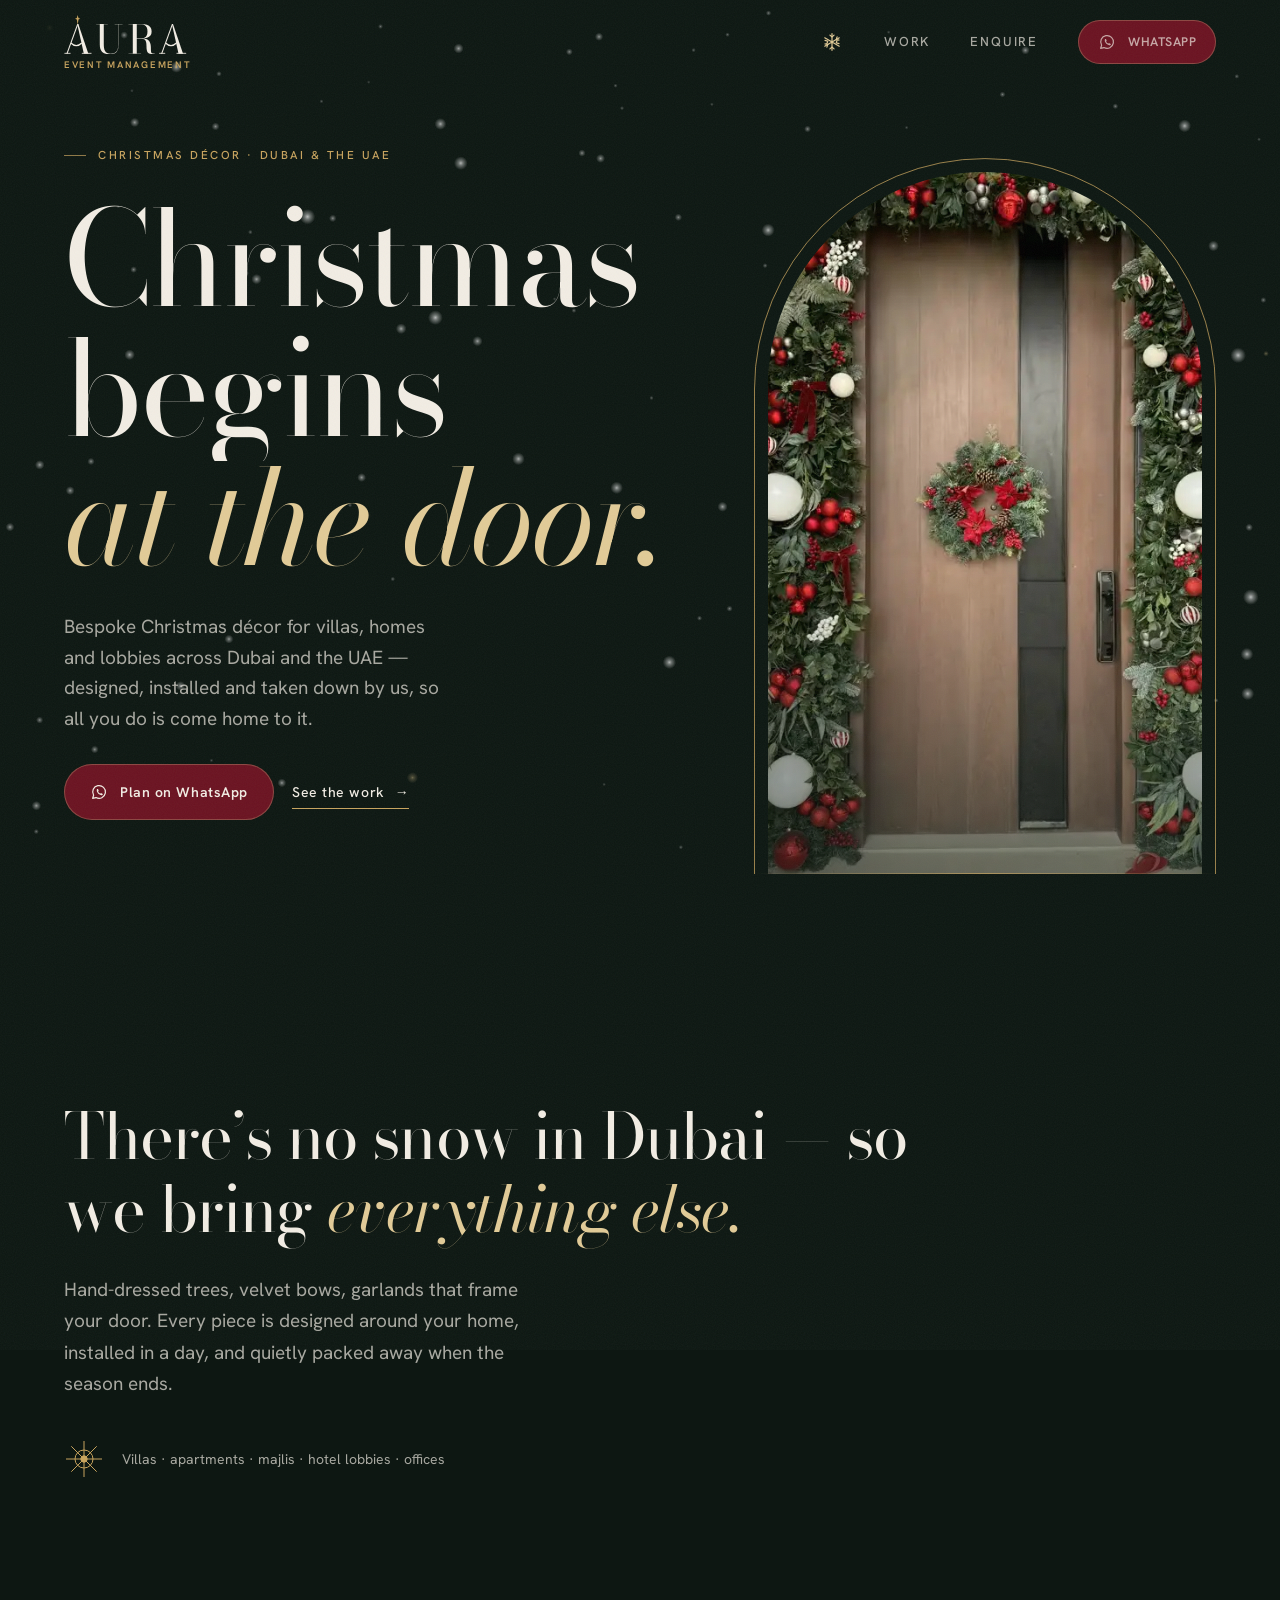
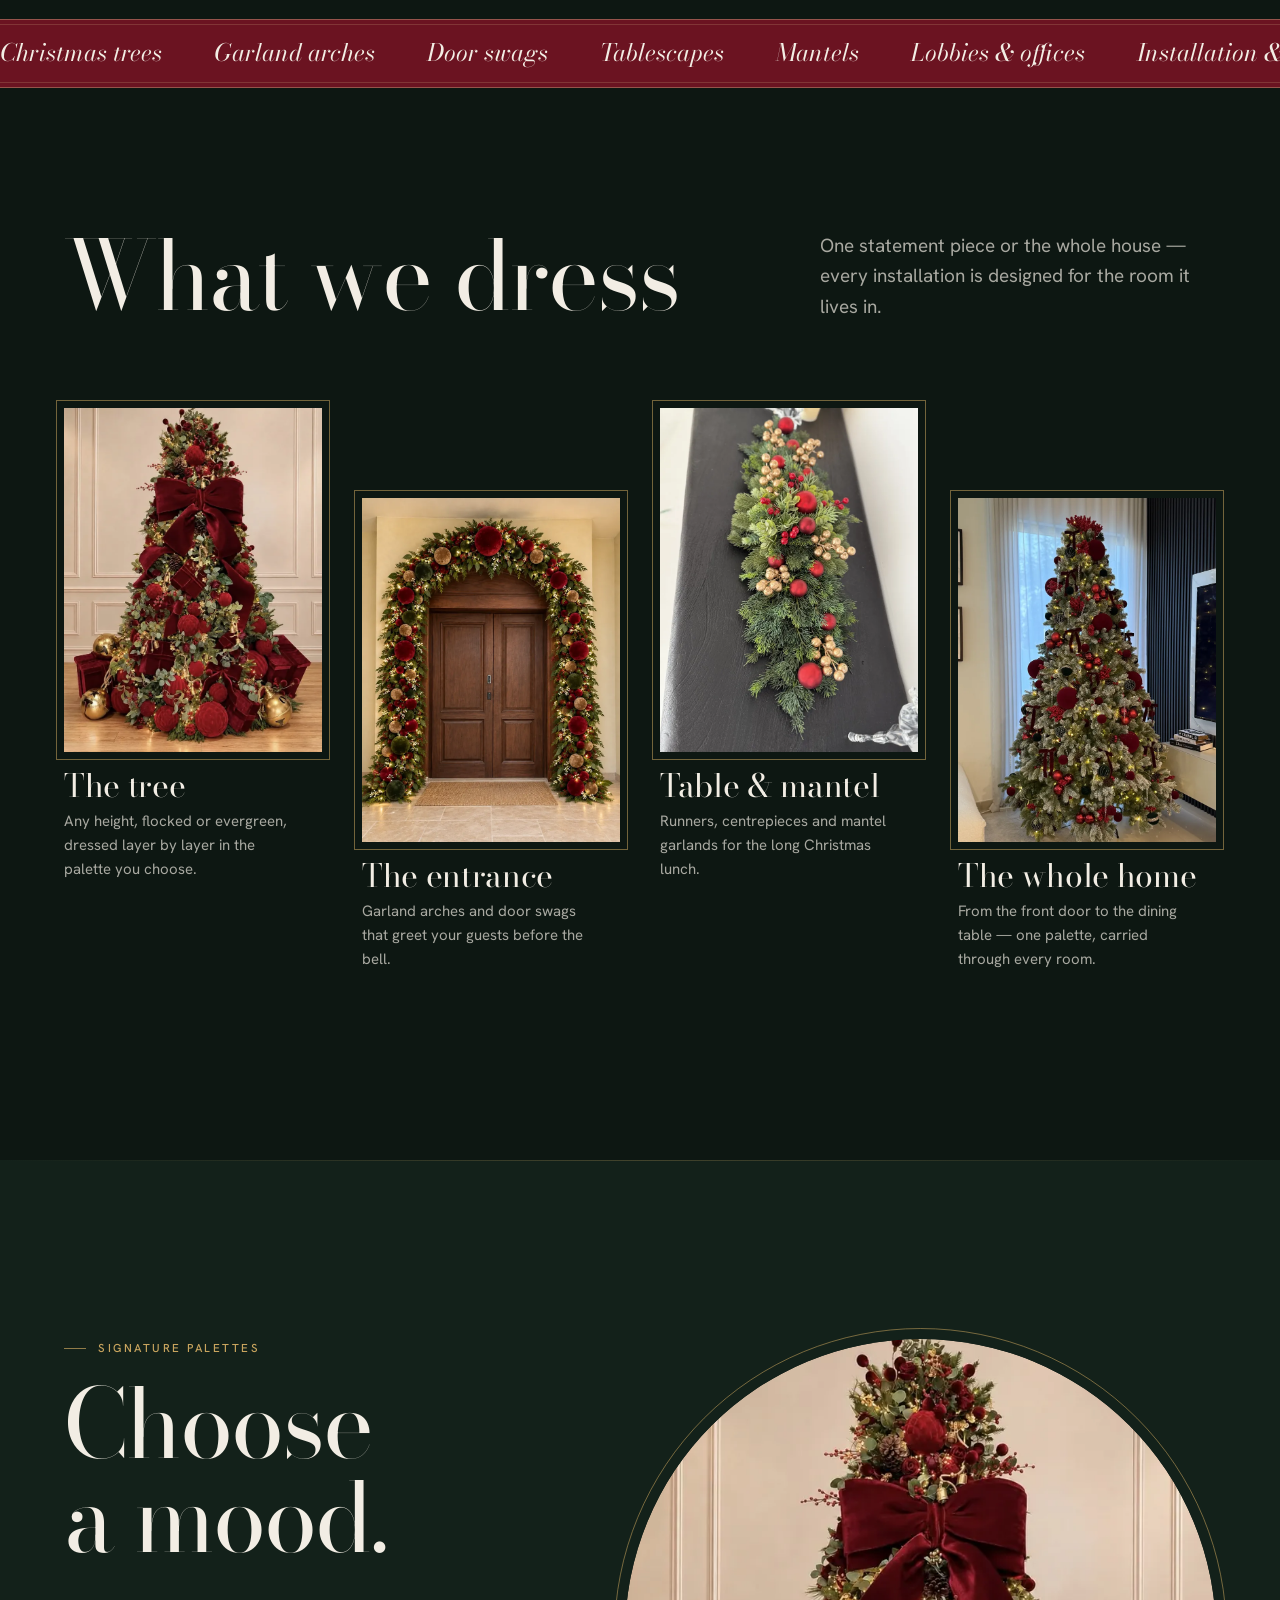
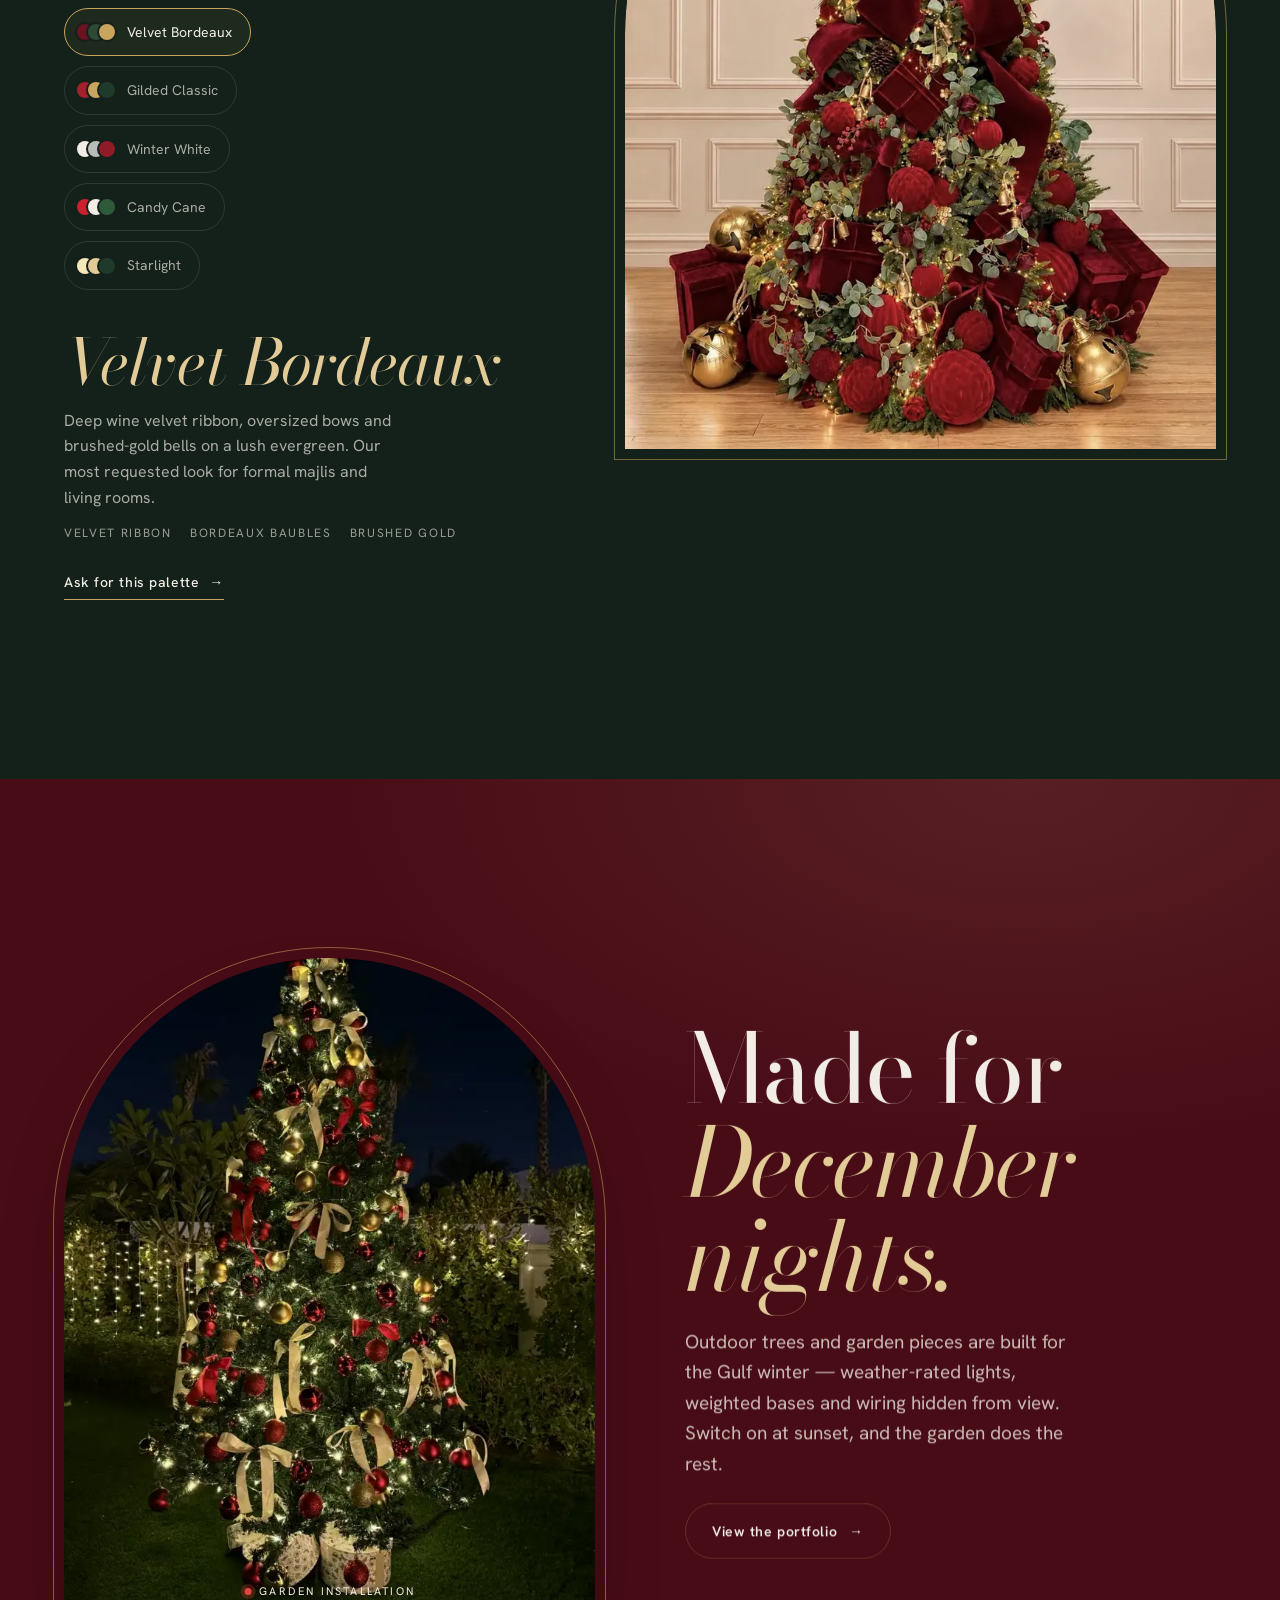
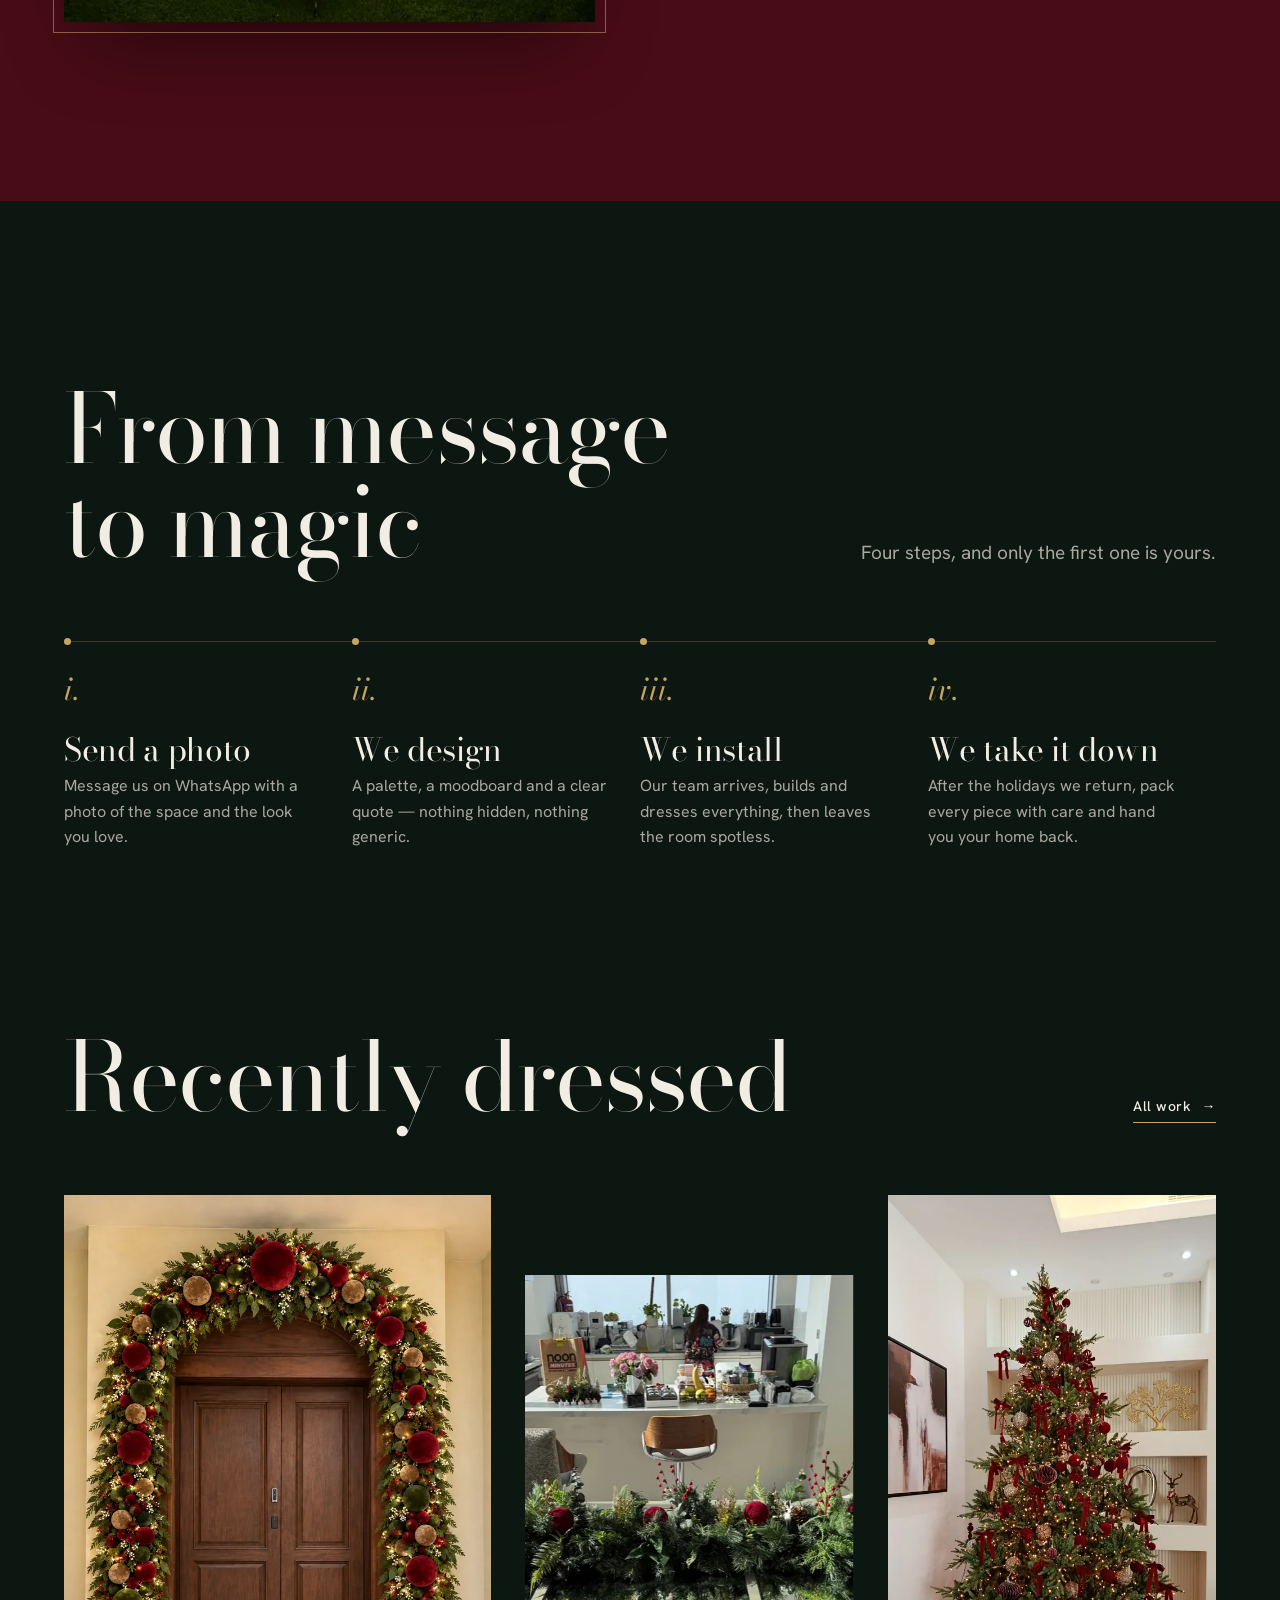
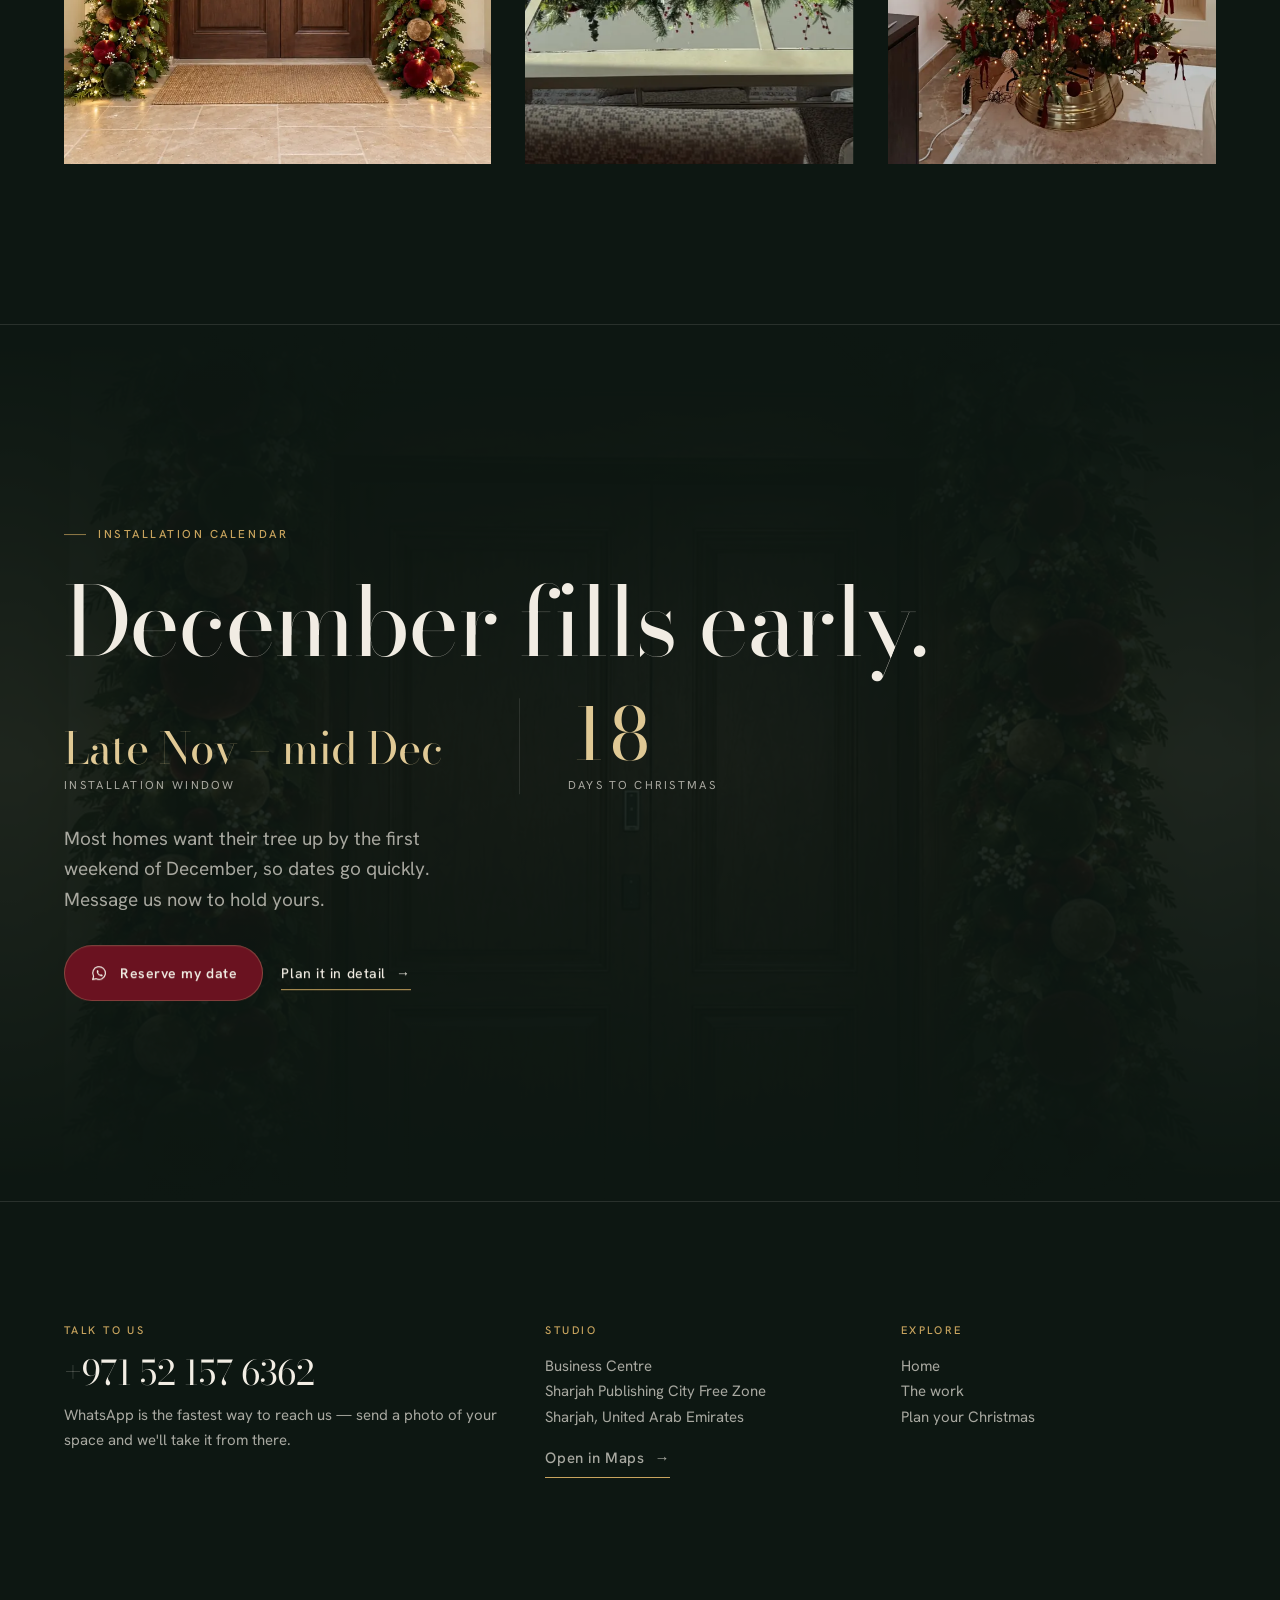
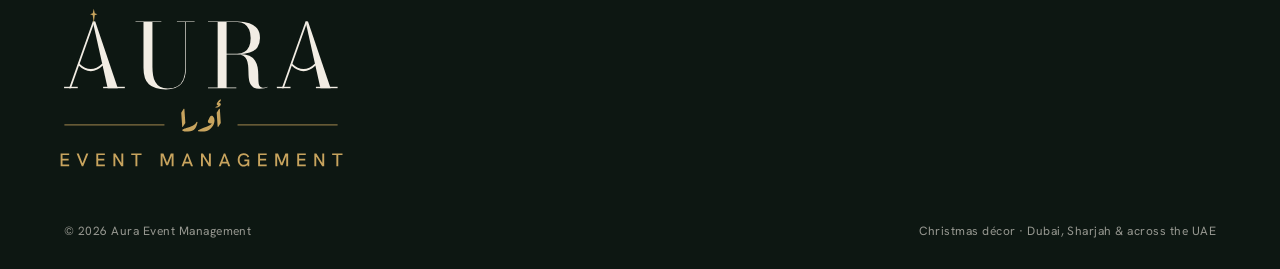
==== index.html @ fec6b9b1 "Initial commit" ====
<!doctype html>
<html lang="en">
<head>
<meta charset="utf-8">
<meta name="viewport" content="width=device-width, initial-scale=1, viewport-fit=cover">
<title>Aura Event Management — Christmas Décor in Dubai & the UAE</title>
<meta name="description" content="Aura Event Management dresses villas, homes and lobbies for Christmas across Dubai and the UAE — bespoke trees, garland arches and tablescapes, designed, installed and taken down for you.">
<meta name="theme-color" content="#0D1712">
<link rel="canonical" href="https://aura-event-management.vercel.app/">
<meta property="og:type" content="website">
<meta property="og:site_name" content="Aura Event Management">
<meta property="og:locale" content="en_AE">
<meta property="og:url" content="https://aura-event-management.vercel.app/">
<meta property="og:title" content="Aura Event Management — Christmas Décor in Dubai & the UAE">
<meta property="og:description" content="Aura Event Management dresses villas, homes and lobbies for Christmas across Dubai and the UAE — bespoke trees, garland arches and tablescapes, designed, installed and taken down for you.">
<meta property="og:image" content="https://aura-event-management.vercel.app/img/og.jpg">
<meta property="og:image:width" content="1200">
<meta property="og:image:height" content="630">
<meta property="og:image:alt" content="A garland arch of velvet baubles framing a front door, by Aura">
<meta name="twitter:card" content="summary_large_image">
<meta name="twitter:title" content="Aura Event Management — Christmas Décor in Dubai & the UAE">
<meta name="twitter:description" content="Aura Event Management dresses villas, homes and lobbies for Christmas across Dubai and the UAE — bespoke trees, garland arches and tablescapes, designed, installed and taken down for you.">
<meta name="twitter:image" content="https://aura-event-management.vercel.app/img/og.jpg">
<meta name="format-detection" content="telephone=no">
<link rel="icon" href="/favicon.ico" sizes="32x32">
<link rel="icon" href="/assets/logo/favicon.svg" type="image/svg+xml">
<link rel="apple-touch-icon" href="/assets/logo/apple-touch-icon.png">
<link rel="manifest" href="/site.webmanifest">
<link rel="preload" href="/assets/fonts/bodoni-moda-latin-standard-normal.woff2" as="font" type="font/woff2" crossorigin>
<link rel="preload" as="image" href="/media/film-doorway-poster.webp" fetchpriority="high">
<link rel="stylesheet" href="/assets/aura.min.css?v=8994ebe2f7">
<script src="/assets/boot.js?v=880e06f919"></script>
<script type="application/ld+json">{"@context":"https://schema.org","@type":"LocalBusiness","name":"Aura Event Management","description":"Bespoke Christmas décor and installation across Dubai and the UAE.","url":"https://aura-event-management.vercel.app","image":"https://aura-event-management.vercel.app/img/og.jpg","logo":"https://aura-event-management.vercel.app/assets/logo/apple-touch-icon.png","telephone":"+971521576362","contactPoint":{"@type":"ContactPoint","telephone":"+971521576362","contactType":"customer service","availableLanguage":["English","Arabic"]},"address":{"@type":"PostalAddress","streetAddress":"Business Centre, Sharjah Publishing City Free Zone","addressLocality":"Sharjah","addressCountry":"AE"},"areaServed":"United Arab Emirates"}</script>
</head>
<body data-page="home">
<a class="skip" href="#main">Skip to content</a>
<header class="site-header">
  <nav class="nav wrap" aria-label="Main">
    <a class="brand" href="/" aria-label="Aura Event Management — home"><span class="brand-lock"><svg class="brand-logo" xmlns="http://www.w3.org/2000/svg" viewBox="-2 0 413.13 134.60" role="img" aria-label="Aura"><path d="M42.50 33.60 L46.28 33.60 L9.80 133.60 L6.02 133.60Z" fill="currentColor"/><path d="M42.50 33.60 L46.20 33.60 L80.00 133.60 L64.82 133.60Z" fill="currentColor"/><path d="M-0.50 133.60 L20.00 133.60 L20.00 130.77 L-0.50 130.77Z" fill="currentColor"/><path d="M58.00 133.60 L90.50 133.60 L90.50 130.77 L58.00 130.77Z" fill="currentColor"/><path d="M21.04 97.60 Q39.41 115.60 57.78 97.60" fill="none" stroke="currentColor" stroke-width="3.97" stroke-linecap="butt"/><path d="M43.95 3.00 L46.79 13.08 L52.74 15.92 L46.79 18.77 L43.95 36.60 L41.11 18.77 L35.16 15.92 L41.11 13.08 L43.95 3.00Z" fill="#C8A45E"/><path d="M195.00449341535568 33.599999999999994V34.60024820963541H181.99400880336762V102.93333333333332Q181.99400880336762 119.39999999999999 174.91515280207 127.48952026367186Q167.83629680077235 135.57904052734375 151.99430461327236 135.57904052734375Q134.60166138410568 135.57904052734375 126.5193371653557 127.88952026367187Q118.43701294660569 120.19999999999999 118.43701294660569 102.93333333333332V34.60024820963541H106.5V33.599999999999994H145.17275513410567V34.60024820963541H131.83942180077236V101.6Q131.83942180077236 108.19999999999999 132.79102066762937 114.07882749946478Q133.74261953448638 119.95765499892958 136.2132561962574 124.45814349166119Q138.6838928580284 128.9586319843928 143.20523122481748 131.53731585939727Q147.72656959160656 134.1159997344017 154.86133549213412 134.1159997344017Q163.50108972390493 134.1159997344017 169.31241397261618 130.7757537662983Q175.12373822132747 127.43550779819488 178.0683490097523 120.5353409687678Q181.0129597981771 113.6351741393407 181.0129597981771 102.93333333333332V34.60024820963541H168.5249573111534V33.599999999999994Z" fill="currentColor"/><path d="M239.00625368356705 82.6828710079193V82.01709422667821H258.9496333725484Q265.3503273730224 82.01709422667821 269.8125646096838 79.20143402616182Q274.27480184634527 76.38577382564544 276.59413778384527 71.11846485451568Q278.91347372134527 65.85115588338591 278.91347372134527 58.52769806782405Q278.91347372134527 51.20504181782404 276.59413778384527 45.8285582780838Q274.27480184634527 40.452074738343555 269.802994132429 37.52616147398948Q265.3311864185127 34.60024820963541 258.94938396612804 34.60024820963541H215.00449341535568V33.599999999999994H259.2300284790717Q269.3803997706377 33.599999999999994 276.95717702463287 36.22690468231836Q284.533954278628 38.85380936463673 288.71671856443083 44.357420382897054Q292.8994828502337 49.861031401157376 292.8994828502337 58.52769806782405Q292.8994828502337 67.1943647344907 288.98382529815035 72.51200461065308Q285.06816774606705 77.82964448681545 277.5570063058959 80.25625774736739Q270.04584486572486 82.6828710079193 259.22933188279467 82.6828710079193ZM215.00449341535568 133.6V132.59975179036456H257.4733695546786V133.6ZM229.51627320051193 133.0684366861979V34.247638674577075H242.89860271612804V133.0684366861979ZM291.89599854946135 134.29466145833334Q286.01201417446134 134.29466145833334 282.724090997378 132.13648917533396Q279.4361678202947 129.9783168923346 277.9387068827947 126.31146600060839Q276.44124594529467 122.64461510888219 276.0605818827947 118.0863743514289Q275.6799178202947 113.52813359397561 275.6146508932114 108.66181933131872Q275.54938396612806 103.79550506866183 275.09111573696134 99.23726431120855Q274.6328475077947 94.67902355375526 273.0440454244614 91.00878811548294Q271.45524334112804 87.33855267721063 267.96343486771286 85.17838762381497Q264.47162639429763 83.01822257041931 258.33793047421767 83.01822257041931H239.00625368356705V82.3952448685964H261.67724854946135Q271.36117774777944 82.3952448685964 277.06217053400144 85.13184684515Q282.7631633202235 87.8684488217036 285.59209885994596 92.36175733407339Q288.4210343996684 96.85506584644317 289.3650889615218 102.23926914135615Q290.3091435233752 107.62347243626911 290.35931664903956 113.00767573118209Q290.40948977470396 118.39187902609507 290.57294211586316 122.88518753846486Q290.73639445702236 127.37849605083466 291.9944211939971 130.11509802738826Q293.2524479309718 132.85170000394186 296.7255432486534 132.85170000394186Q298.85887658198675 132.85170000394186 300.663462549448 132.3912343164285Q302.4680485169093 131.93076862891513 303.8479691783587 131.26410196224847L304.23193604946135 132.13189697265625Q302.6319360494614 132.99856363932292 299.4709167838097 133.64661254882813Q296.309897518158 134.29466145833334 291.89599854946135 134.29466145833334Z" fill="currentColor"/><path d="M361.13 33.60 L364.91 33.60 L328.43 133.60 L324.65 133.60Z" fill="currentColor"/><path d="M361.13 33.60 L364.83 33.60 L398.63 133.60 L383.45 133.60Z" fill="currentColor"/><path d="M318.13 133.60 L338.63 133.60 L338.63 130.77 L318.13 130.77Z" fill="currentColor"/><path d="M376.63 133.60 L409.13 133.60 L409.13 130.77 L376.63 130.77Z" fill="currentColor"/><path d="M339.67 97.60 Q358.05 115.60 376.42 97.60" fill="none" stroke="currentColor" stroke-width="3.97" stroke-linecap="butt"/></svg><span class="brand-sub">Event Management</span></span></a>
    <div class="nav-links">
      <button class="snow-toggle" type="button" aria-pressed="true" aria-label="Turn snowfall off" title="Snowfall"><svg viewBox="0 0 24 24" fill="none" stroke="currentColor" stroke-width="1.4" stroke-linecap="round" aria-hidden="true"><path d="M12 2v20M3.3 7l17.4 10M3.3 17L20.7 7"/><path d="M9.5 3.8L12 6l2.5-2.2M9.5 20.2L12 18l2.5 2.2M3.6 10.1l3.3.8-1 3.2M20.4 13.9l-3.3-.8 1-3.2M5.9 18.2l1-3.3-3.3-.7M18.1 5.8l-1 3.3 3.3.7"/></svg></button>
      <a href="/work">Work</a>
      <a href="/enquire">Enquire</a>
      <a class="btn btn-velvet nav-cta" data-wa="Hi Aura, I'd like to plan Christmas décor."><svg viewBox="0 0 24 24" fill="none" stroke="currentColor" stroke-width="1.6" aria-hidden="true"><path d="M3.5 20.5l1.3-4.2A8.5 8.5 0 1 1 8 19.4z" stroke-linejoin="round"/><path d="M9 8.6c.2-.5.5-.6.8-.6h.5c.2 0 .4.1.5.4l.7 1.6c.1.2 0 .4-.1.6l-.5.6c-.1.1-.1.3 0 .5.6 1 1.4 1.8 2.4 2.4.2.1.4.1.5 0l.6-.5c.2-.1.4-.2.6-.1l1.6.7c.3.1.4.3.4.5v.5c0 .3-.1.6-.6.8-.6.3-1.6.5-3-.2a9 9 0 0 1-3.9-3.9c-.7-1.4-.5-2.4-.2-3z" fill="currentColor" stroke="none"/></svg>WhatsApp</a>
    </div>
  </nav>
</header>
<canvas id="snow" aria-hidden="true"></canvas>
<main id="main">

<section class="hero">
  <div class="wrap hero-grid">
    <div class="hero-copy">
      <span class="eyebrow" data-intro>Christmas décor · Dubai &amp; the UAE</span>
      <h1 class="display hero-title"><span class="line"><span>Christmas</span></span><span class="line"><span>begins</span></span><span class="line"><span><em>at the door.</em></span></span></h1>
      <p class="lede" data-intro>Bespoke Christmas décor for villas, homes and lobbies across Dubai and the UAE — designed, installed and taken down by us, so all you do is come home to it.</p>
      <div class="hero-actions" data-intro>
        <a class="btn btn-velvet" data-wa="Hi Aura, I'd like to plan Christmas décor for this year."><svg viewBox="0 0 24 24" fill="none" stroke="currentColor" stroke-width="1.6" aria-hidden="true"><path d="M3.5 20.5l1.3-4.2A8.5 8.5 0 1 1 8 19.4z" stroke-linejoin="round"/><path d="M9 8.6c.2-.5.5-.6.8-.6h.5c.2 0 .4.1.5.4l.7 1.6c.1.2 0 .4-.1.6l-.5.6c-.1.1-.1.3 0 .5.6 1 1.4 1.8 2.4 2.4.2.1.4.1.5 0l.6-.5c.2-.1.4-.2.6-.1l1.6.7c.3.1.4.3.4.5v.5c0 .3-.1.6-.6.8-.6.3-1.6.5-3-.2a9 9 0 0 1-3.9-3.9c-.7-1.4-.5-2.4-.2-3z" fill="currentColor" stroke="none"/></svg>Plan on WhatsApp</a>
        <a class="link-u" href="/work">See the work <span class="arrow">→</span></a>
      </div>
    </div>
    <div class="hero-stage">
      <svg class="arch-line" aria-hidden="true"><path/></svg>
      <div class="arch">
        <video data-auto data-defer muted loop playsinline preload="none" poster="/media/film-doorway-poster.webp" aria-label="A front door framed by a garland of red and white baubles">
          <source src="/media/film-doorway.mp4" type="video/mp4">
        </video>
      </div>
    </div>
  </div>
</section>

<section class="statement">
  <div class="wrap">
    <p class="big-line">There’s no snow in Dubai — so we bring <em>everything else.</em></p>
    <p class="rest" data-reveal>Hand-dressed trees, velvet bows, garlands that frame your door. Every piece is designed around your home, installed in a day, and quietly packed away when the season ends.</p>
    <div class="statement-foot" data-reveal><svg class="ornament" viewBox="0 0 40 40" fill="none" stroke="currentColor" stroke-width="1" aria-hidden="true"><path d="M20 2v36M2 20h36M7.3 7.3l25.4 25.4M32.7 7.3L7.3 32.7"/><circle cx="20" cy="20" r="3.2" fill="currentColor"/><circle cx="20" cy="20" r="9"/></svg><span>Villas · apartments · majlis · hotel lobbies · offices</span></div>
  </div>
</section>

<div class="ribbon" role="presentation"><div class="ribbon-track"><div class="ribbon-row"><span>Christmas trees</span><svg viewBox="0 0 10 16" aria-hidden="true"><path d="M5 0 L5.9 5.1 L9 6 L5.9 6.9 L5 16 L4.1 6.9 L1 6 L4.1 5.1Z" fill="currentColor"/></svg><span>Garland arches</span><svg viewBox="0 0 10 16" aria-hidden="true"><path d="M5 0 L5.9 5.1 L9 6 L5.9 6.9 L5 16 L4.1 6.9 L1 6 L4.1 5.1Z" fill="currentColor"/></svg><span>Door swags</span><svg viewBox="0 0 10 16" aria-hidden="true"><path d="M5 0 L5.9 5.1 L9 6 L5.9 6.9 L5 16 L4.1 6.9 L1 6 L4.1 5.1Z" fill="currentColor"/></svg><span>Tablescapes</span><svg viewBox="0 0 10 16" aria-hidden="true"><path d="M5 0 L5.9 5.1 L9 6 L5.9 6.9 L5 16 L4.1 6.9 L1 6 L4.1 5.1Z" fill="currentColor"/></svg><span>Mantels</span><svg viewBox="0 0 10 16" aria-hidden="true"><path d="M5 0 L5.9 5.1 L9 6 L5.9 6.9 L5 16 L4.1 6.9 L1 6 L4.1 5.1Z" fill="currentColor"/></svg><span>Lobbies &amp; offices</span><svg viewBox="0 0 10 16" aria-hidden="true"><path d="M5 0 L5.9 5.1 L9 6 L5.9 6.9 L5 16 L4.1 6.9 L1 6 L4.1 5.1Z" fill="currentColor"/></svg><span>Installation &amp; take-down</span><svg viewBox="0 0 10 16" aria-hidden="true"><path d="M5 0 L5.9 5.1 L9 6 L5.9 6.9 L5 16 L4.1 6.9 L1 6 L4.1 5.1Z" fill="currentColor"/></svg></div><div class="ribbon-row" aria-hidden="true"><span>Christmas trees</span><svg viewBox="0 0 10 16" aria-hidden="true"><path d="M5 0 L5.9 5.1 L9 6 L5.9 6.9 L5 16 L4.1 6.9 L1 6 L4.1 5.1Z" fill="currentColor"/></svg><span>Garland arches</span><svg viewBox="0 0 10 16" aria-hidden="true"><path d="M5 0 L5.9 5.1 L9 6 L5.9 6.9 L5 16 L4.1 6.9 L1 6 L4.1 5.1Z" fill="currentColor"/></svg><span>Door swags</span><svg viewBox="0 0 10 16" aria-hidden="true"><path d="M5 0 L5.9 5.1 L9 6 L5.9 6.9 L5 16 L4.1 6.9 L1 6 L4.1 5.1Z" fill="currentColor"/></svg><span>Tablescapes</span><svg viewBox="0 0 10 16" aria-hidden="true"><path d="M5 0 L5.9 5.1 L9 6 L5.9 6.9 L5 16 L4.1 6.9 L1 6 L4.1 5.1Z" fill="currentColor"/></svg><span>Mantels</span><svg viewBox="0 0 10 16" aria-hidden="true"><path d="M5 0 L5.9 5.1 L9 6 L5.9 6.9 L5 16 L4.1 6.9 L1 6 L4.1 5.1Z" fill="currentColor"/></svg><span>Lobbies &amp; offices</span><svg viewBox="0 0 10 16" aria-hidden="true"><path d="M5 0 L5.9 5.1 L9 6 L5.9 6.9 L5 16 L4.1 6.9 L1 6 L4.1 5.1Z" fill="currentColor"/></svg><span>Installation &amp; take-down</span><svg viewBox="0 0 10 16" aria-hidden="true"><path d="M5 0 L5.9 5.1 L9 6 L5.9 6.9 L5 16 L4.1 6.9 L1 6 L4.1 5.1Z" fill="currentColor"/></svg></div></div></div>
<section class="dress">
  <div class="wrap">
    <div class="s-head">
      <h2 class="display h2" data-reveal>What we dress</h2>
      <p class="lede" data-reveal>One statement piece or the whole house — every installation is designed for the room it lives in.</p>
    </div>
    <div class="rail">
<article class="card">
  <div class="card-media frame" data-reveal-img><img src="/img/velvet-bow-tree.webp" srcset="/img/velvet-bow-tree-sm.webp 760w, /img/velvet-bow-tree.webp 1500w" sizes="(min-width:900px) 25vw, 78vw" width="1320" height="1617" alt="A burgundy velvet Christmas tree" data-full="/img/velvet-bow-tree.webp" loading="lazy" decoding="async"></div>
  <div class="card-body"><h3 class="h3">The tree</h3><p>Any height, flocked or evergreen, dressed layer by layer in the palette you choose.</p></div>
</article>
<article class="card">
  <div class="card-media frame" data-reveal-img><img src="/img/arch-velvet.webp" srcset="/img/arch-velvet-sm.webp 760w, /img/arch-velvet.webp 1500w" sizes="(min-width:900px) 25vw, 78vw" width="1086" height="1448" alt="A full garland arch in velvet baubles framing a wooden front door" data-full="/img/arch-velvet.webp" loading="lazy" decoding="async"></div>
  <div class="card-body"><h3 class="h3">The entrance</h3><p>Garland arches and door swags that greet your guests before the bell.</p></div>
</article>
<article class="card">
  <div class="card-media frame" data-reveal-img><img src="/img/tablescape.webp" srcset="/img/tablescape-sm.webp 760w, /img/tablescape.webp 1500w" sizes="(min-width:900px) 25vw, 78vw" width="1500" height="2000" alt="A red and gold garland runner on a dark dining table" data-full="/img/tablescape.webp" loading="lazy" decoding="async"></div>
  <div class="card-body"><h3 class="h3">Table &amp; mantel</h3><p>Runners, centrepieces and mantel garlands for the long Christmas lunch.</p></div>
</article>
<article class="card">
  <div class="card-media frame" data-reveal-img><img src="/img/flocked-velvet-tree.webp" srcset="/img/flocked-velvet-tree-sm.webp 760w, /img/flocked-velvet-tree.webp 1500w" sizes="(min-width:900px) 25vw, 78vw" width="1500" height="2000" alt="A frosted tree with burgundy velvet baubles beside tall windows" data-full="/img/flocked-velvet-tree.webp" loading="lazy" decoding="async"></div>
  <div class="card-body"><h3 class="h3">The whole home</h3><p>From the front door to the dining table — one palette, carried through every room.</p></div>
</article>
    </div>
    <div class="rail-hint" aria-hidden="true">Swipe <i><b></b></i></div>
  </div>
</section>

<section class="palettes" data-palettes>
  <div class="wrap pal-grid">
    <div class="pal-left">
      <div class="s-head" style="margin:0;grid-template-columns:1fr">
        <span class="eyebrow" data-reveal>Signature palettes</span>
        <h2 class="display h2" data-reveal>Choose a mood.</h2>
      </div>
      <div class="pal-tabs" role="tablist" aria-label="Palettes">
<button class="pal-tab" role="tab" aria-selected="true" data-name="Velvet Bordeaux" data-desc="Deep wine velvet ribbon, oversized bows and brushed-gold bells on a lush evergreen. Our most requested look for formal majlis and living rooms." data-notes="Velvet ribbon|Bordeaux baubles|Brushed gold"><span class="sw"><span style="background:#6B1321"></span><span style="background:#2E4A37"></span><span style="background:#C8A45E"></span></span>Velvet Bordeaux</button>
<button class="pal-tab" role="tab" aria-selected="false" data-name="Gilded Classic" data-desc="Red and gold, generously layered, with gold satin ribbon and warm lights — the Christmas everyone remembers, done properly." data-notes="Satin ribbon|Red & gold|Warm-white lights"><span class="sw"><span style="background:#A3202C"></span><span style="background:#C8A45E"></span><span style="background:#1F3A2A"></span></span>Gilded Classic</button>
<button class="pal-tab" role="tab" aria-selected="false" data-name="Winter White" data-desc="A flocked, snow-dusted tree with frosted pine and silver — cool, calm and made for pale marble interiors." data-notes="Flocked pine|Silver|Soft red accents"><span class="sw"><span style="background:#F2EDE4"></span><span style="background:#B9BDBA"></span><span style="background:#8E1B26"></span></span>Winter White</button>
<button class="pal-tab" role="tab" aria-selected="false" data-name="Candy Cane" data-desc="Peppermint stripes, oversized candy canes and sweets — playful and bright, loved by families with little ones." data-notes="Peppermint stripes|Candy canes|Gift boxes"><span class="sw"><span style="background:#C8202E"></span><span style="background:#F2EDE4"></span><span style="background:#2E5A3A"></span></span>Candy Cane</button>
<button class="pal-tab" role="tab" aria-selected="false" data-name="Starlight" data-desc="Hundreds of warm lights and falling icicle strands on bare evergreen. No colour, just glow." data-notes="Icicle strands|Micro lights|Evergreen"><span class="sw"><span style="background:#F6E7B8"></span><span style="background:#E2CB97"></span><span style="background:#1F3A2A"></span></span>Starlight</button>
      </div>
    </div>
    <div class="pal-stage frame frame-arch" role="tabpanel" aria-live="polite">
<img src="/img/velvet-bow-tree.webp" srcset="/img/velvet-bow-tree-sm.webp 760w, /img/velvet-bow-tree.webp 1500w" sizes="(min-width:900px) 50vw, 100vw" width="1320" height="1617" alt="A tree dressed in deep burgundy velvet bows and baubles" data-full="/img/velvet-bow-tree.webp" loading="lazy" decoding="async" class="is-on">
<img src="/img/garden-tree-night.webp" srcset="/img/garden-tree-night-sm.webp 760w, /img/garden-tree-night.webp 1500w" sizes="(min-width:900px) 50vw, 100vw" width="1500" height="2000" alt="A tall tree in red and gold glowing in a villa garden at night" data-full="/img/garden-tree-night.webp" loading="lazy" decoding="async">
<img src="/img/winter-white-tree.webp" srcset="/img/winter-white-tree-sm.webp 760w, /img/winter-white-tree.webp 1500w" sizes="(min-width:900px) 50vw, 100vw" width="1500" height="1700" alt="A snow-flocked white Christmas tree in a bright modern lobby" data-full="/img/winter-white-tree.webp" loading="lazy" decoding="async">
<img src="/img/candy-cane-tree.webp" srcset="/img/candy-cane-tree-sm.webp 760w, /img/candy-cane-tree.webp 1500w" sizes="(min-width:900px) 50vw, 100vw" width="1500" height="2000" alt="A playful tree decorated with red and white candy canes and sweets" data-full="/img/candy-cane-tree.webp" loading="lazy" decoding="async">
<img src="/img/starlight-tree.webp" srcset="/img/starlight-tree-sm.webp 760w, /img/starlight-tree.webp 1500w" sizes="(min-width:900px) 50vw, 100vw" width="1500" height="2000" alt="An evergreen tree lit with hundreds of warm lights and icicle strands" data-full="/img/starlight-tree.webp" loading="lazy" decoding="async">
    </div>
    <div class="pal-info">
      <p class="pal-name">Velvet Bordeaux</p>
      <p class="pal-desc">Deep wine velvet ribbon, oversized bows and brushed-gold bells on a lush evergreen. Our most requested look for formal majlis and living rooms.</p>
      <ul class="pal-notes"></ul>
      <a class="link-u pal-ask" href="/enquire" target="_blank" rel="noopener" style="justify-self:start;margin-top:8px">Ask for this palette <span class="arrow">→</span></a>
    </div>
  </div>
</section>

<section class="film">
  <div class="wrap film-grid">
    <div class="film-frame frame frame-arch" data-reveal-img>
      <video data-auto autoplay muted loop playsinline preload="none" data-poster="/media/film-night-poster.webp" aria-label="A red and gold Christmas tree glowing in a garden at night">
        <source src="/media/film-night.mp4" type="video/mp4">
      </video>
      <span class="film-tag">Garden installation</span>
    </div>
    <div style="display:grid;gap:24px">
      <h2 class="display h2" data-reveal>Made for <em>December nights.</em></h2>
      <p class="lede" data-reveal>Outdoor trees and garden pieces are built for the Gulf winter — weather-rated lights, weighted bases and wiring hidden from view. Switch on at sunset, and the garden does the rest.</p>
      <a class="btn btn-ghost" style="justify-self:start" href="/work" data-reveal>View the portfolio <span class="arrow">→</span></a>
    </div>
  </div>
</section>

<section class="process">
  <div class="wrap">
    <div class="s-head">
      <h2 class="display h2" data-reveal>From message to magic</h2>
      <p class="lede" data-reveal>Four steps, and only the first one is yours.</p>
    </div>
    <ol class="steps">
      <li class="step" data-reveal><span class="step-n">i.</span><h3 class="h3">Send a photo</h3><p>Message us on WhatsApp with a photo of the space and the look you love.</p></li>
      <li class="step" data-reveal><span class="step-n">ii.</span><h3 class="h3">We design</h3><p>A palette, a moodboard and a clear quote — nothing hidden, nothing generic.</p></li>
      <li class="step" data-reveal><span class="step-n">iii.</span><h3 class="h3">We install</h3><p>Our team arrives, builds and dresses everything, then leaves the room spotless.</p></li>
      <li class="step" data-reveal><span class="step-n">iv.</span><h3 class="h3">We take it down</h3><p>After the holidays we return, pack every piece with care and hand you your home back.</p></li>
    </ol>
  </div>
</section>

<section class="recent">
  <div class="wrap">
    <div class="s-head">
      <h2 class="display h2" data-reveal>Recently dressed</h2>
      <a class="link-u" href="/work" data-reveal>All work <span class="arrow">→</span></a>
    </div>
    <div class="recent-grid">
      <a class="frame" href="/work" data-reveal-img><img src="/img/arch-velvet.webp" srcset="/img/arch-velvet-sm.webp 760w, /img/arch-velvet.webp 1500w" sizes="(min-width:900px) 40vw, 50vw" width="1086" height="1448" alt="A garland arch of velvet baubles framing a wooden front door" data-full="/img/arch-velvet.webp" loading="lazy" decoding="async"></a>
      <a class="frame" href="/work" data-reveal-img><img src="/img/table-garland.webp" srcset="/img/table-garland-sm.webp 760w, /img/table-garland.webp 1500w" sizes="(min-width:900px) 30vw, 50vw" width="2000" height="1500" alt="A lush garland centrepiece on a glass dining table" data-full="/img/table-garland.webp" loading="lazy" decoding="async"></a>
      <a class="frame" href="/work" data-reveal-img><img src="/img/living-room-tree.webp" srcset="/img/living-room-tree-sm.webp 760w, /img/living-room-tree.webp 1500w" sizes="(min-width:900px) 30vw, 50vw" width="1500" height="2000" alt="A red and gold tree in a bright living room" data-full="/img/living-room-tree.webp" loading="lazy" decoding="async"></a>
    </div>
  </div>
</section>

<section class="book">
  <div class="book-bg" aria-hidden="true"><img src="/img/arch-velvet.webp" srcset="/img/arch-velvet-sm.webp 760w, /img/arch-velvet.webp 1500w" sizes="100vw" width="1086" height="1448" alt="" data-full="/img/arch-velvet.webp" loading="lazy" decoding="async"></div>
  <div class="wrap">
    <span class="eyebrow" data-reveal>Installation calendar</span>
    <h2 class="display h2" data-reveal>December fills early.</h2>
    <div class="window" data-reveal>
      <div><b>Late Nov – mid Dec</b><span>Installation window</span></div>
      <div><b data-count="days">93</b><span>Days to Christmas</span></div>
    </div>
    <p class="lede" data-reveal>Most homes want their tree up by the first weekend of December, so dates go quickly. Message us now to hold yours.</p>
    <div class="hero-actions" data-reveal>
      <a class="btn btn-velvet" data-wa="Hi Aura, I'd like to reserve an installation date for Christmas."><svg viewBox="0 0 24 24" fill="none" stroke="currentColor" stroke-width="1.6" aria-hidden="true"><path d="M3.5 20.5l1.3-4.2A8.5 8.5 0 1 1 8 19.4z" stroke-linejoin="round"/><path d="M9 8.6c.2-.5.5-.6.8-.6h.5c.2 0 .4.1.5.4l.7 1.6c.1.2 0 .4-.1.6l-.5.6c-.1.1-.1.3 0 .5.6 1 1.4 1.8 2.4 2.4.2.1.4.1.5 0l.6-.5c.2-.1.4-.2.6-.1l1.6.7c.3.1.4.3.4.5v.5c0 .3-.1.6-.6.8-.6.3-1.6.5-3-.2a9 9 0 0 1-3.9-3.9c-.7-1.4-.5-2.4-.2-3z" fill="currentColor" stroke="none"/></svg>Reserve my date</a>
      <a class="link-u" href="/enquire">Plan it in detail <span class="arrow">→</span></a>
    </div>
  </div>
</section>
</main>
<footer class="site-footer">
  <div class="wrap">
    <div class="foot-grid">
      <div class="foot-col">
        <h2 class="foot-h">Talk to us</h2>
        <a class="big" data-wa="Hi Aura, I'd like to plan Christmas décor.">+971 52 157 6362</a>
        <p style="margin-top:10px">WhatsApp is the fastest way to reach us — send a photo of your space and we'll take it from there.</p>
      </div>
      <div class="foot-col">
        <h2 class="foot-h">Studio</h2>
        <p>Business Centre<br>Sharjah Publishing City Free Zone<br>Sharjah, United Arab Emirates</p>
        <a class="link-u" style="margin-top:10px" target="_blank" rel="noopener" href="https://maps.google.com/?q=Sharjah+Publishing+City+Free+Zone+Business+Centre">Open in Maps <span class="arrow">→</span></a>
      </div>
      <div class="foot-col">
        <h2 class="foot-h">Explore</h2>
        <p><a href="/">Home</a><br><a href="/work">The work</a><br><a href="/enquire">Plan your Christmas</a></p>
      </div>
    </div>
    <div class="foot-mark"><svg class="foot-logo" role="img" aria-label="Aura Event Management — أورا" xmlns="http://www.w3.org/2000/svg" viewBox="0 0 610.96 405.60"><g transform="translate(60.00 85.20)"><path d="M51.00 0.00 L54.36 0.00 L11.76 120.00 L8.40 120.00Z" fill="currentColor"/><path d="M51.00 0.00 L55.44 0.00 L96.00 120.00 L77.78 120.00Z" fill="currentColor"/><path d="M-0.60 120.00 L24.00 120.00 L24.00 117.48 L-0.60 117.48Z" fill="currentColor"/><path d="M69.60 120.00 L108.60 120.00 L108.60 117.48 L69.60 117.48Z" fill="currentColor"/><path d="M25.42 76.80 Q47.38 98.40 69.34 76.80" fill="none" stroke="currentColor" stroke-width="3.53" stroke-linecap="butt"/><path d="M52.74 -22.56 L54.58 -14.71 L59.33 -12.87 L54.58 -11.03 L52.74 2.64 L50.90 -11.03 L46.15 -12.87 L50.90 -14.71 L52.74 -22.56Z" fill="#C8A45E"/><path d="M234.00539209842685 0.0V1.200297851562496H218.39281056404116V83.19999999999999Q218.39281056404116 102.96000000000001 209.898183362484 112.66742431640625Q201.40355616092683 122.3748486328125 182.39316553592684 122.3748486328125Q161.52199366092682 122.3748486328125 151.82320459842683 113.14742431640624Q142.12441553592683 103.92 142.12441553592683 83.19999999999999V1.200297851562496H127.80000000000001V0.0H174.20730616092683V1.200297851562496H158.20730616092683V81.6Q158.20730616092683 89.52 159.34922480115523 96.57459299935775Q160.49114344138366 103.62918599871551 163.4559074355089 109.02977218999344Q166.42067142963413 114.43035838127136 171.846277469781 117.5247790312767Q177.27188350992787 120.61919968128204 185.83360259056093 120.61919968128204Q196.20130766868593 120.61919968128204 203.17489676713944 116.61090451955795Q210.148485865593 112.60260935783386 213.68201881170276 104.32240916252135Q217.21555175781253 96.04220896720886 217.21555175781253 83.19999999999999V1.200297851562496H202.2299487733841V0.0Z" fill="currentColor"/><path d="M286.8075044202805 58.89944520950317V58.100513072013854H310.7395600470581Q318.42039284762694 58.100513072013854 323.7750775316207 54.721720831394194Q329.1297622156144 51.342928590774534 331.9129653406144 45.022157825418816Q334.6961684656144 38.7013870600631 334.6961684656144 29.91323768138885Q334.6961684656144 21.126050181388848 331.9129653406144 14.674269933700558Q329.1297622156144 8.222489686012267 323.76359295891484 4.7113937687873815Q318.3974237022153 1.200297851562496 310.73926075935367 1.200297851562496H258.00539209842685V0.0H311.07603417488605Q323.2564797247653 0.0 332.34861242955947 3.152285618782045Q341.4407451343537 6.30457123756409 346.4600622773171 12.908904459476474Q351.4793794202805 19.51323768138886 351.4793794202805 29.91323768138885Q351.4793794202805 40.313237681388856 346.7805903577805 46.694405532783705Q342.0818012952805 53.075573384178554 333.06840756707516 55.98750929684086Q324.05501383886985 58.89944520950317 311.07519825935367 58.89944520950317ZM258.00539209842685 120.0V118.7997021484375H308.96804346561436V120.0ZM275.41952784061436 119.3621240234375V0.7771664094924944H291.4783232593537V119.3621240234375ZM350.2751982593537 120.83359375Q343.21441700935367 120.83359375 339.26890919685366 118.24378701040077Q335.3234013843537 115.65398027080153 333.5264482593537 111.25375920073009Q331.72949513435367 106.85353813065863 331.27269825935366 101.38364922171469Q330.81590138435365 95.91376031277075 330.7375810718537 90.07418319758247Q330.6592607593537 84.2346060823942 330.1093388843537 78.76471717345024Q329.5594170093537 73.2948282645063 327.6528545093537 68.89054573857953Q325.7462920093537 64.48626321265277 321.55612184125545 61.89406514857797Q317.3659516731572 59.30186708450317 310.00551656906123 59.30186708450317H286.8075044202805V58.55429384231567H314.01269825935367Q325.6334132973353 58.55429384231567 332.4746046408018 61.838216214179994Q339.3157959842682 65.12213858604431 342.71051863193514 70.51410880088807Q346.10524127960207 75.90607901573182 347.2381067538262 82.36712296962739Q348.3709722280503 88.82816692352296 348.4311799788476 95.28921087741853Q348.4913877296448 101.7502548313141 348.68753053903583 107.14222504615785Q348.8836733484269 112.53419526100159 350.3933054327965 115.8181176328659Q351.90293751716615 119.10204000473023 356.07065189838414 119.10204000473023Q358.63065189838414 119.10204000473023 360.79615505933765 118.5494811797142Q362.96165822029116 117.99692235469819 364.6175630140305 117.19692235469819L365.0783232593537 118.2382763671875Q363.15832325935366 119.2782763671875 359.3651001405716 120.05593505859375Q355.5718770217896 120.83359375 350.2751982593537 120.83359375Z" fill="currentColor"/><path d="M433.36 0.00 L436.72 0.00 L394.12 120.00 L390.76 120.00Z" fill="currentColor"/><path d="M433.36 0.00 L437.80 0.00 L478.36 120.00 L460.14 120.00Z" fill="currentColor"/><path d="M381.76 120.00 L406.36 120.00 L406.36 117.48 L381.76 117.48Z" fill="currentColor"/><path d="M451.96 120.00 L490.96 120.00 L490.96 117.48 L451.96 117.48Z" fill="currentColor"/><path d="M407.77 76.80 Q429.74 98.40 451.70 76.80" fill="none" stroke="currentColor" stroke-width="3.53" stroke-linecap="butt"/></g><line x1="60.00" y1="271.20" x2="239.78" y2="271.20" stroke="#C8A45E" stroke-width="1.44"/><line x1="371.18" y1="271.20" x2="550.96" y2="271.20" stroke="#C8A45E" stroke-width="1.44"/><g transform="translate(266.18 283.20)"><path d="M3.78 -33.839999999999996 5.46 -9.0Q5.52 -8.459999999999999 6.0 -8.37Q6.4799999999999995 -8.28 6.72 -8.7L11.16 -15.66L9.48 -40.559999999999995Q9.42 -41.1 8.94 -41.19Q8.459999999999999 -41.28 8.16 -40.86Z M32.1 -17.52Q31.14 -17.52 30.9 -16.74Q29.58 -13.86 27.18 -12.24Q24.42 -10.44 21.09 -9.18Q17.759999999999998 -7.92 14.339999999999998 -6.84Q13.02 -6.42 11.91 -6.029999999999999Q10.799999999999999 -5.64 9.959999999999999 -5.34Q9.12 -5.04 8.129999999999999 -4.62Q7.139999999999999 -4.2 6.419999999999999 -3.63Q5.699999999999999 -3.06 5.699999999999999 -2.28Q5.699999999999999 -1.68 5.999999999999999 -1.38Q6.839999999999999 -0.6 9.54 -0.36Q12.059999999999999 -0.12 15.479999999999999 0.0H16.02Q20.4 0.0 23.369999999999997 -1.38Q26.339999999999996 -2.76 28.379999999999995 -5.1Q29.4 -6.359999999999999 30.27 -8.219999999999999Q31.14 -10.08 31.86 -12.239999999999998Q32.58 -14.399999999999999 33.0 -16.32V-16.56Q32.879999999999995 -17.46 32.1 -17.52Z M52.56 -15.959999999999999V-16.02Q53.64 -14.7 56.28 -14.7Q57.239999999999995 -14.7 58.019999999999996 -14.879999999999999Q58.14 -14.639999999999999 58.199999999999996 -14.459999999999999Q58.199999999999996 -14.399999999999999 58.199999999999996 -14.309999999999999Q58.199999999999996 -14.219999999999999 58.199999999999996 -14.1Q58.199999999999996 -14.04 58.23 -14.009999999999998Q58.26 -13.979999999999999 58.26 -13.979999999999999V-13.92Q56.64 -12.12 54.17999999999999 -11.1Q49.199999999999996 -9.06 44.03999999999999 -7.08Q38.879999999999995 -5.1 34.32 -2.58Q33.78 -2.2199999999999998 33.78 -1.5Q33.78 -0.6 34.739999999999995 -0.48Q36.48 -0.36 38.28 -0.18Q40.08 0.0 41.879999999999995 0.0Q42.12 0.0 42.17999999999999 0.0Q42.239999999999995 0.0 42.48 0.0Q43.98 0.0 45.3 -0.12Q46.62 -0.24 47.94 -0.48Q50.94 -1.08 53.459999999999994 -2.79Q55.98 -4.5 57.989999999999995 -6.81Q60.0 -9.12 61.31999999999999 -11.58Q62.22 -13.32 62.879999999999995 -15.45Q63.53999999999999 -17.58 63.599999999999994 -19.98V-20.34Q63.599999999999994 -24.48 60.72 -27.419999999999998Q60.3 -27.84 59.61 -28.259999999999998Q58.92 -28.68 58.08 -28.68Q57.3 -28.68 56.519999999999996 -27.9Q55.44 -26.7 54.72 -25.229999999999997Q54.0 -23.759999999999998 53.28 -22.2Q52.86 -21.36 52.29 -20.25Q51.72 -19.14 51.72 -18.06Q51.72 -17.34 51.959999999999994 -16.86Q52.199999999999996 -16.38 52.56 -15.959999999999999Z M73.92 -54.06 75.17999999999999 -56.7Q75.36 -57.18 75.03 -57.54Q74.7 -57.9 74.22 -57.66Q73.08 -57.120000000000005 72.50999999999999 -56.67Q71.94 -56.22 71.03999999999999 -55.2Q70.56 -54.66 69.69 -53.67Q68.82 -52.68 68.16 -51.57Q67.5 -50.46 67.5 -49.56Q67.5 -48.18 68.94 -47.34Q69.3 -47.1 69.69 -46.980000000000004Q70.08 -46.86 70.38 -46.56Q69.6 -46.14 68.63999999999999 -45.75Q67.67999999999999 -45.36 66.84 -44.94L65.58 -44.4Q65.03999999999999 -44.160000000000004 65.25 -43.56Q65.46 -42.96 66.0 -43.02Q66.78 -43.14 67.5 -43.29Q68.22 -43.44 69.0 -43.5Q70.86 -43.800000000000004 72.44999999999999 -45.09Q74.03999999999999 -46.38 74.64 -47.88Q74.88 -48.36 74.88 -49.14Q74.88 -49.980000000000004 74.34 -50.58Q73.8 -51.18 73.02 -51.480000000000004Q72.72 -51.6 72.24 -51.72Q71.75999999999999 -51.84 71.46 -52.02Q71.58 -52.14 71.66999999999999 -52.2Q71.75999999999999 -52.26 71.88 -52.32Q72.53999999999999 -52.68 73.07999999999998 -53.04Q73.61999999999999 -53.4 73.92 -54.06Z M67.5 -33.839999999999996 69.17999999999999 -9.0Q69.24 -8.459999999999999 69.72 -8.37Q70.2 -8.28 70.44 -8.7L74.88 -15.66L73.2 -40.559999999999995Q73.14 -41.1 72.66 -41.19Q72.17999999999999 -41.28 71.88 -40.86Z" fill="#C8A45E"/></g><g transform="translate(50.73 0)"><path d="M2.499991861979167 345.6V322.3666666666667H17.859995524088543V325.4066914876302H5.893353271484375V332.2066528320313H16.853336588541666V335.24667765299483H5.893353271484375V342.5599751790365H17.859995524088543V345.6Z M40.52666219075521 345.6 31.23999430338542 322.3666666666667H34.98002522786459L42.34001057942709 341.45996500651046H41.333333333333336L48.58665161132812 322.3666666666667H52.333349609375006L43.10668131510417 345.6Z M66.63332519531251 345.6V322.3666666666667H81.99332885742189V325.4066914876302H70.02668660481771V332.2066528320313H80.986669921875V335.24667765299483H70.02668660481771V342.5599751790365H81.99332885742189V345.6Z M97.39999186197917 345.6V322.3666666666667H100.94668579101562L112.49333089192709 341.18662923177084H111.68665568033855V322.3666666666667H115.08001708984375V345.6H111.47332356770833L99.99334513346355 326.7467041015625H100.79335327148438V345.6Z M136.9533182779948 345.6V325.4066914876302H129.35333048502605V322.3666666666667H147.95333455403647V325.4066914876302H140.38668009440104V345.6Z  M182.26665852864585 345.6V322.3666666666667H187.2600321451823L194.16667480468752 340.2333028157552H193.55333658854167L200.4599792480469 322.3666666666667H205.42668660481772V345.6H202.0333251953125V326.31336669921876L202.31999511718752 326.36003417968755L195.51335245768232 343.60666503906253H192.2066589355469L185.37335001627605 326.36003417968755L185.66001993815107 326.31336669921876V345.6Z M219.73332722981772 345.6 228.7600036621094 322.3666666666667H231.3933553059896L240.41336466471355 345.6H236.71333414713544L230.10667928059897 327.2867106119792L223.46002400716148 345.6ZM225.06668497721355 340.4400187174479 226.11336059570314 337.3999938964844H234.03999837239584L235.1533406575521 340.4400187174479Z M254.73332519531252 345.6V322.3666666666667H258.280019124349L269.8266642252604 341.18662923177084H269.0199890136719V322.3666666666667H272.4133504231771V345.6H268.80665690104166L257.32667846679686 326.7467041015625H258.12668660481773V345.6Z M286.6999938964844 345.6 295.72667032877604 322.3666666666667H298.3600219726563L307.3800313313802 345.6H303.6800008138021L297.07334594726564 327.2867106119792L290.42669067382815 345.6ZM292.0333516438802 340.4400187174479 293.0800272623698 337.3999938964844H301.0066650390625L302.12000732421876 340.4400187174479Z M331.40666503906255 346.0400024414063Q328.2599975585938 346.0400024414063 325.85666300455733 344.53333536783856Q323.45332845052087 343.02666829427085 322.0999938964844 340.3033345540365Q320.74665934244797 337.5800008138021 320.74665934244797 333.9666666666667Q320.74665934244797 330.35333251953125 322.11332702636724 327.64666544596355Q323.4799947102865 324.93999837239585 325.9266632080079 323.43333129882814Q328.3733317057292 321.9266642252604 331.60666707356773 321.9266642252604Q335.17333780924486 321.9266642252604 337.7800069173178 323.69666646321616Q340.38667602539067 325.4666687011719 341.5333435058594 328.59333902994797L338.35998331705736 329.7733479817709Q337.5333190917969 327.5866861979167 335.80332336425784 326.376688639323Q334.0733276367188 325.1666910807292 331.60666707356773 325.1666910807292Q329.3400065104167 325.1666910807292 327.65001118977864 326.2466878255209Q325.96001586914065 327.3266845703125 325.0500183105469 329.28667907714845Q324.14002075195316 331.2466735839844 324.14002075195316 333.9666666666667Q324.14002075195316 336.68665974934896 325.0500183105469 338.66332092285154Q325.96001586914065 340.6399820963542 327.65001118977864 341.71997884114586Q329.3400065104167 342.79997558593755 331.60666707356773 342.79997558593755Q332.7666646321615 342.79997558593755 333.9866617838542 342.47664286295577Q335.2066589355469 342.153310139974 336.2366566975912 341.34997863769536Q337.26665445963545 340.54664713541666 337.89665323893234 339.13331604003906Q338.5266520182292 337.71998494466146 338.5266520182292 335.5466552734375V333.9666625976563L339.2933247884115 336.3000162760417H332.7133219401042V333.25999145507814H341.5333435058594V345.6H338.5333190917969L338.06664835611986 341.3200154622396L338.64665323893234 341.76001993815106Q338.0399861653646 343.2333455403646 336.9433217366537 344.1766754150391Q335.84665730794273 345.12000528971356 334.4166605631511 345.5800038655599Q332.98666381835943 346.0400024414063 331.40666503906255 346.0400024414063Z M357.43332519531253 345.6V322.3666666666667H372.79332885742195V325.4066914876302H360.8266866048178V332.2066528320313H371.78666992187505V335.24667765299483H360.8266866048178V342.5599751790365H372.79332885742195V345.6Z M388.1999918619792 345.6V322.3666666666667H393.19336547851566L400.1000081380209 340.2333028157552H399.48666992187503L406.39331258138026 322.3666666666667H411.3600199381511V345.6H407.9666585286459V326.31336669921876L408.2533284505209 326.36003417968755L401.4466857910157 343.60666503906253H398.13999226888023L391.30668334960944 326.36003417968755L391.59335327148443 326.31336669921876V345.6Z M427.6999918619792 345.6V322.3666666666667H443.0599955240886V325.4066914876302H431.09335327148443V332.2066528320313H442.0533365885417V335.24667765299483H431.09335327148443V342.5599751790365H443.0599955240886V345.6Z M458.46665852864584 345.6V322.3666666666667H462.01335245768234L473.55999755859375 341.18662923177084H472.7533223470052V322.3666666666667H476.14668375651047V345.6H472.539990234375L461.0600118001302 326.7467041015625H461.8600199381511V345.6Z M498.0199849446615 345.6V325.4066914876302H490.4199971516927V322.3666666666667H509.02000122070314V325.4066914876302H501.45334676106773V345.6Z" fill="#C8A45E"/></g></svg></div>
    <div class="foot-base"><span>© <span data-year>2026</span> Aura Event Management</span><span>Christmas décor · Dubai, Sharjah &amp; across the UAE</span></div>
  </div>
</footer>
<a class="wa-float" data-wa="Hi Aura, I'd like to plan Christmas décor." aria-label="Chat with Aura on WhatsApp"><svg viewBox="0 0 24 24" fill="none" stroke="currentColor" stroke-width="1.6" aria-hidden="true"><path d="M3.5 20.5l1.3-4.2A8.5 8.5 0 1 1 8 19.4z" stroke-linejoin="round"/><path d="M9 8.6c.2-.5.5-.6.8-.6h.5c.2 0 .4.1.5.4l.7 1.6c.1.2 0 .4-.1.6l-.5.6c-.1.1-.1.3 0 .5.6 1 1.4 1.8 2.4 2.4.2.1.4.1.5 0l.6-.5c.2-.1.4-.2.6-.1l1.6.7c.3.1.4.3.4.5v.5c0 .3-.1.6-.6.8-.6.3-1.6.5-3-.2a9 9 0 0 1-3.9-3.9c-.7-1.4-.5-2.4-.2-3z" fill="currentColor" stroke="none"/></svg><span class="wa-tip">Chat on WhatsApp</span></a>
<script src="/assets/vendor/gsap.min.js" defer></script>
<script src="/assets/vendor/ScrollTrigger.min.js" defer></script>
<script src="/assets/vendor/lenis.min.js" defer></script>
<script src="/assets/aura.min.js?v=0eb421596b" defer></script>
</body>
</html>
---- assets/aura.min.css ----
@font-face{font-family:Bodoni Moda;src:url(fonts/bodoni-moda-latin-standard-normal.woff2) format("woff2");font-weight:400 900;font-style:normal;font-display:swap}@font-face{font-family:Bodoni Moda;src:url(fonts/bodoni-moda-latin-standard-italic.woff2) format("woff2");font-weight:400 900;font-style:italic;font-display:swap}@font-face{font-family:Hanken Grotesk;src:url(fonts/hanken-grotesk-latin-wght-normal.woff2) format("woff2");font-weight:100 900;font-style:normal;font-display:swap}@font-face{font-family:Aref Ruqaa;src:url(fonts/aref-ruqaa-arabic-700-normal.woff2) format("woff2");font-weight:700;font-style:normal;font-display:swap}:root{color-scheme:dark;--pine:#0D1712;--pine-2:#13211A;--pine-3:#1A2C23;--velvet:#6B1321;--velvet-deep:#480C16;--gilt:#C8A45E;--gilt-soft:#E2CB97;--frost:#F2EDE4;--mist:rgba(242,237,228,.68);--faint:rgba(242,237,228,.6);--line:rgba(200,164,94,.26);--line-soft:rgba(242,237,228,.12);--display:"Bodoni Moda","Bodoni 72","Didot",Georgia,serif;--text:"Hanken Grotesk","Helvetica Neue",Arial,sans-serif;--arabic:"Aref Ruqaa","Geeza Pro","Noto Naskh Arabic",serif;--gutter:clamp(18px,5vw,64px);--max:1320px;--ease:cubic-bezier(.22,.8,.2,1);--wa:"https://wa.me/971521576362"}*,*:before,*:after{box-sizing:border-box}html{-webkit-text-size-adjust:100%;background:var(--pine);overflow-x:clip}html.lenis,html.lenis body{height:auto}.lenis.lenis-smooth{scroll-behavior:auto!important}body{margin:0;background:var(--pine);color:var(--frost);font-family:var(--text);font-size:16px;line-height:1.6;font-weight:400;-webkit-font-smoothing:antialiased;text-rendering:optimizeLegibility;overflow-x:hidden}img,video{display:block;max-width:100%}a{color:inherit;text-decoration:none}button{font:inherit;color:inherit;background:none;border:0;cursor:pointer}:focus-visible{outline:1.5px solid var(--gilt);outline-offset:4px;border-radius:2px}::selection{background:var(--velvet);color:var(--frost)}@media (max-width:899px){body:after{display:none}}body:after{content:"";position:fixed;inset:-50%;pointer-events:none;z-index:90;opacity:.05;background-image:url("data:image/svg+xml,%3Csvg xmlns='http://www.w3.org/2000/svg' width='160' height='160'%3E%3Cfilter id='n'%3E%3CfeTurbulence type='fractalNoise' baseFrequency='.9' numOctaves='2' stitchTiles='stitch'/%3E%3C/filter%3E%3Crect width='100%25' height='100%25' filter='url(%23n)'/%3E%3C/svg%3E")}.skip{position:absolute;left:12px;top:-60px;z-index:200;background:var(--frost);color:var(--pine);padding:10px 16px;border-radius:999px;font-size:14px;font-weight:600;transition:top .2s}.skip:focus{top:calc(12px + env(safe-area-inset-top,0px))}.wrap{width:100%;max-width:var(--max);margin-inline:auto;padding-inline:var(--gutter)}.eyebrow{font-family:var(--text);font-size:11.5px;font-weight:500;letter-spacing:.22em;text-transform:uppercase;color:var(--gilt);display:inline-flex;align-items:center;gap:12px}.eyebrow:before{content:"";width:22px;height:1px;background:currentColor;opacity:.7}.display{font-family:var(--display);font-weight:400;letter-spacing:-.02em;line-height:.98;font-variation-settings:"opsz" 96;margin:0;text-wrap:balance}.display em{font-style:italic;color:var(--gilt-soft);font-weight:400}.h2{font-size:clamp(40px,9.5vw,96px)}.h3{font-family:var(--display);font-weight:400;font-size:clamp(24px,5.4vw,32px);line-height:1.1;margin:0;letter-spacing:-.01em}.lede{font-size:clamp(16px,3.9vw,19px);line-height:1.6;color:var(--mist);max-width:36ch;margin:0}.small{font-size:13px;color:var(--faint)}.btn{--h:56px;display:inline-flex;align-items:center;justify-content:center;gap:12px;height:var(--h);padding-inline:26px;border-radius:999px;font-size:14px;font-weight:600;letter-spacing:.04em;white-space:nowrap;transition:background .4s var(--ease),color .4s var(--ease),border-color .4s var(--ease),transform .4s var(--ease)}.btn svg{width:18px;height:18px;flex:none}.btn-velvet{background:var(--velvet);color:var(--frost);box-shadow:inset 0 0 0 1px #e2cb9747}.btn-velvet:hover{background:#7e1829}.btn-ghost{border:1px solid var(--line);color:var(--frost)}.btn-ghost:hover{border-color:var(--gilt);color:var(--gilt-soft)}.link-u{position:relative;display:inline-flex;align-items:center;gap:10px;font-size:14px;font-weight:500;letter-spacing:.04em;padding-block:6px}.link-u:after{content:"";position:absolute;left:0;right:0;bottom:0;height:1px;background:var(--gilt);transform-origin:right;transition:transform .6s var(--ease)}.link-u:hover:after{transform:scaleX(0)}.arrow{display:inline-block;transition:transform .5s var(--ease)}a:hover .arrow{transform:translate(5px)}.site-header{position:fixed;top:0;left:0;right:0;z-index:50;padding-top:env(safe-area-inset-top,0px);transition:background .5s var(--ease),transform .5s var(--ease),border-color .5s;border-bottom:1px solid transparent}.site-header.is-solid{background:#0d1712d1;backdrop-filter:blur(14px);-webkit-backdrop-filter:blur(14px);border-color:var(--line-soft)}.site-header.is-hidden{transform:translateY(-100%)}.nav{display:flex;align-items:center;justify-content:space-between;height:68px}.brand{display:flex;align-items:baseline;gap:10px;line-height:1}.brand-word{font-family:var(--display);font-size:24px;letter-spacing:.32em;font-weight:500;margin-right:-.32em}.brand-ar{font-family:var(--arabic);font-size:17px;color:var(--gilt);font-weight:700;transform:translateY(1px)}.nav-links{display:flex;align-items:center;gap:clamp(18px,4vw,40px);font-size:13px;letter-spacing:.14em;text-transform:uppercase;font-weight:500}.nav-links a{position:relative;padding-block:8px;color:var(--mist);transition:color .3s}.nav-links a:hover,.nav-links a[aria-current=page]{color:var(--frost)}.nav-links a[aria-current=page]:after{content:"";position:absolute;left:50%;bottom:0;width:4px;height:4px;border-radius:50%;background:var(--gilt);transform:translate(-50%)}.nav-cta{display:none}@media (min-width:860px){.nav{height:84px}.nav-cta{display:inline-flex}.nav-cta.btn{--h:44px;padding-inline:20px;font-size:12.5px}}.wa-float{position:fixed;z-index:60;right:16px;bottom:calc(16px + env(safe-area-inset-bottom,0px));width:58px;height:58px;border-radius:50%;display:grid;place-items:center;background:var(--velvet);color:var(--frost);box-shadow:0 12px 30px -8px #0009,inset 0 0 0 1px #e2cb9759;transition:transform .5s var(--ease),opacity .5s}.wa-float svg{width:26px;height:26px}.wa-float:before{content:"";position:absolute;inset:-4px;border-radius:50%;border:1px solid var(--gilt);opacity:0;animation:halo 2.4s var(--ease) 2 1.5s}.wa-float:hover{transform:scale(1.06)}.wa-float .wa-tip{position:absolute;right:70px;white-space:nowrap;background:var(--frost);color:var(--pine);font-size:12.5px;font-weight:600;letter-spacing:.02em;padding:9px 14px;border-radius:999px;opacity:0;transform:translate(8px);transition:.4s var(--ease);pointer-events:none}.wa-float:hover .wa-tip{opacity:1;transform:none}.wa-float.is-tucked{transform:translateY(120px);opacity:0;pointer-events:none}@keyframes halo{0%{transform:scale(.9);opacity:0}30%{opacity:.7}to{transform:scale(1.35);opacity:0}}.curtain{position:fixed;inset:0;z-index:100;background:var(--velvet-deep);display:grid;place-items:center;pointer-events:none}.curtain .brand-word{font-size:clamp(34px,9vw,64px);color:var(--gilt-soft)}.curtain:after{content:"";position:absolute;inset:0;background:radial-gradient(120% 80% at 50% 0%,rgba(226,203,151,.12),transparent 60%)}.hero{position:relative;padding-top:calc(88px + env(safe-area-inset-top,0px));overflow:hidden}.hero-grid{display:grid;gap:28px}.hero-copy{display:grid;gap:16px;position:relative;z-index:2}.hero-title{font-size:clamp(44px,12.6vw,132px)}.hero-title .line,.page-title .line{display:block;overflow:hidden;padding-bottom:.16em;margin-bottom:-.16em}.hero-title .line{display:block;overflow:hidden;padding-bottom:.06em;margin-bottom:-.06em}.hero-title .line>span{display:inline-block}.hero-actions{display:flex;flex-wrap:wrap;gap:14px 18px;align-items:center}.hero-stage{position:relative;margin-inline:calc(var(--gutter) * -1)}.arch{position:relative;width:100%;aspect-ratio:4/5;overflow:hidden;clip-path:inset(0% 9% 0% 9% round 41vw 41vw 0 0);background:var(--pine-2)}.arch video,.arch img{width:100%;height:100%;object-fit:cover}.arch:after{content:"";position:absolute;inset:0;background:linear-gradient(180deg,transparent 55%,rgba(13,23,18,.55));pointer-events:none}.hero-meta{display:flex;justify-content:space-between;align-items:flex-end;gap:16px;padding-block:18px 8px;border-top:1px solid var(--line-soft);margin-top:4px;font-size:12px;letter-spacing:.16em;text-transform:uppercase;color:var(--mist)}.hero-meta strong{font-family:var(--display);font-size:28px;letter-spacing:0;text-transform:none;color:var(--gilt-soft);font-weight:400;display:block;line-height:1;margin-bottom:6px;font-variant-numeric:lining-nums tabular-nums}@media (min-width:900px){.hero{min-height:100svh;padding-top:120px;display:flex;align-items:center}.hero-grid{grid-template-columns:1.15fr .85fr;align-items:end;gap:5vw}.hero-copy{padding-bottom:6vh;gap:30px}.hero-stage{margin:0}.arch{aspect-ratio:auto;height:min(78vh,760px);clip-path:inset(0 0 0 0 round 400px 400px 0 0)}.hero-meta{grid-column:1/-1}}.statement{padding-block:clamp(96px,18vw,200px) clamp(72px,12vw,140px)}.statement p{font-family:var(--display);font-size:clamp(28px,6.6vw,64px);line-height:1.14;letter-spacing:-.015em;margin:0;max-width:22ch;text-wrap:pretty;font-variation-settings:"opsz" 72}.statement p em{color:var(--gilt-soft)}.statement .rest{font-family:var(--text);font-size:clamp(16px,3.9vw,19px);line-height:1.65;color:var(--mist);max-width:44ch;margin-top:28px;letter-spacing:0}.statement-foot{display:flex;gap:18px;align-items:center;margin-top:40px;color:var(--mist);font-size:14px}.statement-foot .ornament{width:40px;height:40px;flex:none;color:var(--gilt)}.s-head{display:grid;gap:18px;margin-bottom:clamp(36px,7vw,72px)}@media (min-width:900px){.s-head{grid-template-columns:1fr auto;align-items:end}}.dress{padding-bottom:clamp(96px,14vw,180px)}.rail{display:grid;grid-auto-flow:column;grid-auto-columns:78%;gap:16px;overflow-x:auto;scroll-snap-type:x mandatory;padding-inline:var(--gutter);scroll-padding-inline:var(--gutter);margin-inline:calc(var(--gutter) * -1);padding-bottom:8px;scrollbar-width:none}.rail::-webkit-scrollbar{display:none}.card{scroll-snap-align:start;display:grid;gap:16px;align-content:start}.card-media{position:relative;overflow:hidden;aspect-ratio:3/4;background:var(--pine-2)}.card-media img{width:100%;height:100%;object-fit:cover;transition:transform 1.4s var(--ease)}.card:hover .card-media img{transform:scale(1.05)}.card-body{display:grid;gap:6px}.card-body p{margin:0;color:var(--mist);font-size:15px;max-width:30ch}.card-kicker{font-size:11px;letter-spacing:.2em;text-transform:uppercase;color:var(--gilt)}.rail-hint{display:flex;align-items:center;gap:10px;margin-top:18px;font-size:12px;letter-spacing:.14em;text-transform:uppercase;color:var(--faint)}.rail-hint i{flex:1;height:1px;background:var(--line-soft);position:relative;overflow:hidden}.rail-hint i b{position:absolute;left:0;top:0;bottom:0;width:25%;background:var(--gilt);transition:transform .2s linear}@media (min-width:900px){.rail{grid-auto-flow:row;grid-template-columns:repeat(4,1fr);overflow:visible;margin:0;padding:0;gap:clamp(18px,2vw,32px)}.rail .card:nth-child(2n){margin-top:90px}.rail-hint{display:none}}.palettes{padding-block:clamp(96px,14vw,180px);background:var(--pine-2);position:relative}.palettes:before{content:"";position:absolute;inset:0 0 auto;height:1px;background:linear-gradient(90deg,transparent,var(--line),transparent)}.pal-grid{display:grid;gap:28px;grid-template-columns:minmax(0,1fr)}.pal-left,.pal-info,.pal-stage{min-width:0}.pal-left{display:grid;gap:28px}.pal-tabs{display:flex;gap:10px;overflow-x:auto;scrollbar-width:none;margin-inline:calc(var(--gutter) * -1);padding-inline:var(--gutter);padding-bottom:4px}.pal-tabs::-webkit-scrollbar{display:none}.pal-tab{flex:none;display:flex;align-items:center;gap:12px;padding:12px 18px 12px 12px;border-radius:999px;border:1px solid var(--line-soft);font-size:14px;color:var(--mist);transition:.4s var(--ease);text-align:left}.pal-tab[aria-selected=true]{border-color:var(--gilt);color:var(--frost);background:#c8a45e12}.sw{display:flex}.sw span{width:16px;height:16px;border-radius:50%;box-shadow:0 0 0 2px var(--pine-2);margin-left:-5px}.sw span:first-child{margin-left:0}.pal-stage{position:relative;aspect-ratio:4/5;overflow:hidden;background:var(--pine)}.pal-stage img{position:absolute;inset:0;width:100%;height:100%;object-fit:cover;opacity:0;transform:scale(1.06);transition:opacity 1s var(--ease),transform 1.8s var(--ease)}.pal-stage img.is-on{opacity:1;transform:none}.pal-info{display:grid;gap:14px;align-content:start}.pal-name{font-family:var(--display);font-size:clamp(36px,8vw,64px);line-height:1;margin:0;font-style:italic;color:var(--gilt-soft);letter-spacing:-.01em}.pal-desc{margin:0;color:var(--mist);max-width:38ch;min-height:5em}.pal-notes{display:flex;flex-wrap:wrap;gap:8px 18px;font-size:12px;letter-spacing:.14em;text-transform:uppercase;color:var(--faint);margin:0;padding:0;list-style:none}@media (min-width:900px){.pal-grid{grid-template-columns:minmax(0,.9fr) minmax(0,1.1fr);grid-template-areas:"left stage" "info stage";gap:40px 6vw;align-items:start}.pal-left{grid-area:left}.pal-info{grid-area:info}.pal-stage{grid-area:stage}.pal-tabs{flex-direction:column;overflow:visible;margin:0;padding:0;align-items:flex-start}.pal-left{display:grid;gap:44px}.pal-stage{aspect-ratio:5/6;order:2}}.film{position:relative;background:var(--velvet-deep);padding-block:clamp(96px,14vw,180px);overflow:hidden}.film:before{content:"";position:absolute;inset:0;background:radial-gradient(90% 60% at 80% 0%,rgba(226,203,151,.1),transparent 60%)}.film-grid{display:grid;gap:36px;position:relative}.film-frame{position:relative;overflow:hidden;aspect-ratio:4/5;box-shadow:0 40px 80px -30px #0009}.film-frame video{width:100%;height:100%;object-fit:cover}.film-tag{position:absolute;left:16px;bottom:16px;display:flex;align-items:center;gap:8px;font-size:11px;letter-spacing:.2em;text-transform:uppercase;color:var(--frost)}.film-tag:before{content:"";width:7px;height:7px;border-radius:50%;background:#e0463f;box-shadow:0 0 0 4px #e0463f40}.film .lede{color:#f2ede4c7}@media (min-width:900px){.film-grid{grid-template-columns:1fr 1fr;align-items:center;gap:7vw}.film-frame{max-height:84vh}}.process{padding-block:clamp(96px,14vw,180px)}.steps{list-style:none;margin:0;padding:0;display:grid;counter-reset:s}.step{display:grid;grid-template-columns:56px 1fr;gap:6px 18px;padding-block:28px;border-top:1px solid var(--line-soft)}.step:last-child{border-bottom:1px solid var(--line-soft)}.step-n{font-family:var(--display);font-style:italic;font-size:30px;line-height:1;color:var(--gilt);grid-row:span 2}.step p{margin:0;color:var(--mist);max-width:40ch}@media (min-width:900px){.steps{grid-template-columns:repeat(4,1fr);gap:0}.step{grid-template-columns:1fr;border-top:1px solid var(--line);border-bottom:0!important;padding:32px 32px 0 0;position:relative}.step:before{content:"";position:absolute;top:-4px;left:0;width:7px;height:7px;border-radius:50%;background:var(--gilt)}.step-n{grid-row:auto;margin-bottom:22px}}.recent{padding-bottom:clamp(96px,14vw,160px)}.recent-grid{display:grid;grid-template-columns:1fr 1fr;gap:12px}.recent-grid a{position:relative;overflow:hidden;background:var(--pine-2)}.recent-grid a:first-child{grid-row:span 2}.recent-grid img{width:100%;height:100%;object-fit:cover;aspect-ratio:3/4;transition:transform 1.4s var(--ease)}.recent-grid a:first-child img{aspect-ratio:auto}.recent-grid a:hover img{transform:scale(1.04)}@media (min-width:900px){.recent-grid{grid-template-columns:1.3fr 1fr 1fr;gap:20px}.recent-grid a:first-child{grid-row:auto}.recent-grid img,.recent-grid a:first-child img{aspect-ratio:3/4}.recent-grid a:nth-child(2){margin-top:80px}}.book{position:relative;padding-block:clamp(110px,16vw,200px);text-align:left;overflow:hidden;border-top:1px solid var(--line-soft)}.book-bg{position:absolute;inset:0;opacity:.22}.book-bg img{width:100%;height:100%;object-fit:cover;filter:saturate(.8)}.book-bg:after{content:"";position:absolute;inset:0;background:linear-gradient(180deg,var(--pine) 0%,rgba(13,23,18,.6) 50%,var(--pine) 100%)}.book .wrap{position:relative;display:grid;gap:30px}.count{display:flex;gap:clamp(18px,5vw,48px);align-items:flex-end;flex-wrap:wrap}.count div{display:grid;gap:4px}.count b{font-family:var(--display);font-weight:400;font-size:clamp(56px,15vw,140px);line-height:.9;color:var(--gilt-soft);font-variant-numeric:lining-nums tabular-nums;letter-spacing:-.02em}.count span{font-size:11.5px;letter-spacing:.2em;text-transform:uppercase;color:var(--mist)}.site-footer{padding-top:clamp(72px,10vw,120px);padding-bottom:calc(28px + env(safe-area-inset-bottom,0px));border-top:1px solid var(--line-soft);position:relative;overflow:hidden}.foot-grid{display:grid;gap:40px}.foot-col .foot-h{margin:0 0 14px;font-size:11px;letter-spacing:.22em;text-transform:uppercase;color:var(--gilt);font-weight:500}.foot-col p,.foot-col a{margin:0;color:var(--mist);font-size:15px;line-height:1.7}.foot-col a:hover{color:var(--frost)}.foot-col .big{font-family:var(--display);font-size:clamp(26px,6vw,34px);color:var(--frost);letter-spacing:-.01em;line-height:1.15}.foot-base{display:flex;flex-wrap:wrap;justify-content:space-between;gap:10px;margin-top:22px;font-size:12px;color:var(--faint);letter-spacing:.04em}@media (min-width:900px){.foot-grid{grid-template-columns:1.4fr 1fr 1fr}}.page-head{padding-top:calc(128px + env(safe-area-inset-top,0px));padding-bottom:clamp(40px,7vw,80px);display:grid;gap:22px}.page-title{font-size:clamp(58px,17vw,180px)}.filters{display:flex;gap:8px;overflow-x:auto;scrollbar-width:none;margin:0 calc(var(--gutter) * -1) 28px;padding-inline:var(--gutter)}.filters::-webkit-scrollbar{display:none}.filters .chip{flex:none}.chip{height:40px;padding-inline:18px;border-radius:999px;border:1px solid var(--line-soft);font-size:13px;letter-spacing:.06em;color:var(--mist);transition:.35s var(--ease)}.chip[aria-pressed=true],.chip:has(input:checked){border-color:var(--gilt);color:var(--frost);background:#c8a45e14}.masonry{columns:2;column-gap:12px}.tile{break-inside:avoid;margin:0 0 12px;position:relative;overflow:hidden;background:var(--pine-2);cursor:zoom-in;display:block;width:100%;padding:0;text-align:left}.tile img{width:100%;height:auto;transition:transform 1.4s var(--ease),opacity .6s}.tile:hover img{transform:scale(1.04)}.tile figcaption{position:absolute;left:0;right:0;bottom:0;padding:40px 14px 12px;font-size:12.5px;letter-spacing:.02em;background:linear-gradient(transparent,#0d1712e6);color:var(--frost);opacity:0;transition:opacity .5s}.tile:hover figcaption,.tile:focus-visible figcaption{opacity:1}.tile.is-out{display:none}@media (hover:none){.tile figcaption{opacity:1;padding-top:34px;font-size:13px}}@media (min-width:900px){.masonry{columns:3;column-gap:20px}.tile{margin-bottom:20px}}.films-row{display:grid;gap:16px;padding-block:clamp(80px,12vw,150px)}.films-row .film-frame{aspect-ratio:4/5}@media (min-width:900px){.films-row{grid-template-columns:1fr 1fr 1fr;gap:20px;align-items:end}.films-row .film-copy{align-self:center;padding-right:3vw}}.lb{position:fixed;inset:0;z-index:80;background:#080e0bf5;display:grid;grid-template-rows:auto 1fr auto;padding:calc(12px + env(safe-area-inset-top,0px)) 12px calc(16px + env(safe-area-inset-bottom,0px))}.lb[hidden]{display:none}.lb-top{display:flex;justify-content:space-between;align-items:center;padding:6px 6px 12px;font-size:12px;letter-spacing:.16em;text-transform:uppercase;color:var(--mist)}.lb-fig{margin:0;display:grid;place-items:center;min-height:0}.lb-fig img{max-height:100%;max-width:100%;object-fit:contain}.lb-bar{display:flex;justify-content:space-between;align-items:center;gap:12px;padding-top:12px}.lb-cap{font-family:var(--display);font-style:italic;font-size:18px;color:var(--gilt-soft);text-align:center;flex:1}.icon-btn{width:48px;height:48px;border-radius:50%;border:1px solid var(--line-soft);display:grid;place-items:center;flex:none;transition:.3s}.icon-btn:hover{border-color:var(--gilt)}.icon-btn svg{width:18px;height:18px}.enq-grid{display:grid;gap:56px;padding-bottom:clamp(96px,14vw,160px)}.composer{display:grid;gap:30px;background:var(--pine-2);padding:clamp(22px,5vw,44px);border:1px solid var(--line-soft);position:relative}.field{display:grid;gap:12px;border:0;padding:0;margin:0;min-width:0}.field>label,.field legend{font-size:11.5px;letter-spacing:.2em;text-transform:uppercase;color:var(--gilt);padding:0;font-weight:500}.field input[type=text],.field input[type=date],.field select,.field textarea{width:100%;background:transparent;border:0;border-bottom:1px solid var(--line);color:var(--frost);font:inherit;font-size:17px;padding:10px 0 12px;border-radius:0;outline:0;transition:border-color .3s}.field select{appearance:none;background-image:linear-gradient(45deg,transparent 50%,var(--gilt) 50%),linear-gradient(135deg,var(--gilt) 50%,transparent 50%);background-position:calc(100% - 10px) 55%,calc(100% - 5px) 55%;background-size:5px 5px;background-repeat:no-repeat}.field select option{background:var(--pine-2)}.field textarea{resize:vertical;min-height:84px}.field input:focus,.field select:focus,.field textarea:focus{border-color:var(--gilt)}.field ::placeholder{color:var(--faint)}.chips{display:flex;flex-wrap:wrap;gap:8px}.chips label{position:relative}.chips input{position:absolute;opacity:0;inset:0;cursor:pointer}.chips .chip{display:inline-flex;align-items:center}.chips input:focus-visible+.chip{outline:1.5px solid var(--gilt);outline-offset:3px}.chips input:checked+.chip{border-color:var(--gilt);color:var(--frost);background:#c8a45e1a}.two{display:grid;gap:30px}@media (min-width:640px){.two{grid-template-columns:1fr 1fr}}.preview{font-size:15px;color:var(--mist);border-left:1px solid var(--line);padding-left:14px;white-space:pre-line;margin:0}.aside{display:grid;gap:44px;align-content:start}.aside-block{display:grid;gap:12px}.aside-block .big{font-family:var(--display);font-size:clamp(28px,6.5vw,40px);line-height:1.1;letter-spacing:-.01em}.aside-block p{margin:0;color:var(--mist)}.copy-row{display:flex;flex-wrap:wrap;gap:10px 18px;align-items:center}.faq details{border-top:1px solid var(--line-soft);padding-block:20px}.faq details:last-child{border-bottom:1px solid var(--line-soft)}.faq summary{list-style:none;cursor:pointer;display:flex;justify-content:space-between;gap:16px;font-family:var(--display);font-size:21px;line-height:1.25}.faq summary::-webkit-details-marker{display:none}.faq summary:after{content:"+";font-family:var(--text);color:var(--gilt);font-size:22px;line-height:1;transition:transform .4s var(--ease)}.faq details[open] summary:after{transform:rotate(45deg)}.faq details p{margin:12px 0 0;color:var(--mist);max-width:52ch}@media (min-width:980px){.enq-grid{grid-template-columns:1.25fr .75fr;gap:6vw}}.gsap-on [data-reveal]{will-change:transform,opacity}@media (prefers-reduced-motion:reduce){*,*:before,*:after{animation:none!important;transition:none!important}.js .statement .w{opacity:1}}.hero-stage:after{content:"";position:absolute;left:0;right:0;bottom:0;height:1px;background:linear-gradient(90deg,transparent,var(--gilt),transparent);opacity:.7}.arch-line{position:absolute;inset:0;pointer-events:none;overflow:visible;display:none}.arch-line path{fill:none;stroke:var(--gilt);stroke-width:1;opacity:.75}@media (min-width:900px){.arch-line{display:block}.hero-stage{padding:14px 14px 0}.hero-meta{border-top:0}}@media (max-width:420px){.hero-actions .btn{padding-inline:20px}}.window{display:flex;flex-wrap:wrap;gap:22px clamp(40px,6vw,96px);align-items:stretch}.window div+div{border-left:1px solid var(--line-soft);padding-left:clamp(22px,4vw,48px)}.window div{display:grid;gap:6px}.window b{font-family:var(--display);font-weight:400;font-size:clamp(28px,6vw,44px);line-height:1;color:var(--gilt-soft);letter-spacing:-.01em}.window span{font-size:11.5px;letter-spacing:.2em;text-transform:uppercase;color:var(--mist)}.send-bar{position:sticky;bottom:calc(12px + env(safe-area-inset-bottom,0px));z-index:5}.send-bar .btn{width:100%;box-shadow:0 18px 40px -12px #000000b3,inset 0 0 0 1px #e2cb9747}@media (min-width:640px){.send-bar{position:static}.send-bar .btn{width:auto}}.lb-ask{font-size:13px;letter-spacing:.04em;display:flex;justify-content:center;padding-top:10px}@media (max-width:979px){.aside .phone-block{display:none}}.window b[data-count]{font-size:clamp(44px,10vw,72px);font-variant-numeric:lining-nums tabular-nums}.window div{align-content:end}.brand-logo{height:30px;width:auto;display:block;color:var(--frost)}@media (min-width:860px){.brand-logo{height:36px}}.foot-mark{margin-top:clamp(56px,9vw,96px);color:var(--frost)}.foot-logo{width:min(340px,82%);height:auto;display:block;margin-left:calc(min(340px,82%)*-.098)}.curtain-mark{width:clamp(56px,14vw,84px);height:auto;color:var(--gilt-soft)}html.is-entering:after{content:"";position:fixed;inset:0;z-index:99;background:var(--velvet-deep);animation:curtainSafety .4s ease 1.6s forwards}@keyframes curtainSafety{to{opacity:0;visibility:hidden}}.brand{align-items:center}.brand-lock{display:grid;gap:6px;justify-items:start}.brand-logo{height:36px}.brand-sub{font-size:8.5px;font-weight:600;letter-spacing:.185em;margin-right:-.185em;text-transform:uppercase;color:var(--gilt);line-height:1;white-space:nowrap}@media (min-width:860px){.brand-logo{height:40px}.brand-sub{font-size:9.5px;letter-spacing:.18em;margin-right:-.18em}}#snow{position:fixed;inset:0;width:100%;height:100%;pointer-events:none;z-index:1}main .wrap,main .ribbon,.site-footer .wrap{position:relative;z-index:2}html.no-snow #snow{display:none}.snow-toggle{width:36px;height:36px;display:grid;place-items:center;color:var(--gilt-soft);transition:color .3s,opacity .3s;flex:none;margin-right:-6px}.snow-toggle svg{width:20px;height:20px}.snow-toggle:hover{color:var(--frost)}.snow-toggle[aria-pressed=false]{color:var(--faint)}.snow-toggle[aria-pressed=false] svg{opacity:.5}@media (max-width:420px){.nav-links{gap:14px}}@media (prefers-reduced-motion:reduce){#snow,.snow-toggle{display:none}}@media print{#snow,.wa-float,.snow-toggle{display:none}}.frame{outline:1px solid rgba(200,164,94,.55);outline-offset:7px;transition:outline-offset .7s var(--ease),outline-color .7s var(--ease)}.frame:hover{outline-offset:11px;outline-color:#e2cb97d9}.frame-arch{border-radius:999px 999px 0 0;outline-offset:10px}.frame-arch:hover{outline-offset:14px}.frame-soft{outline-color:#c8a45e59;outline-offset:5px}.frame-soft:hover{outline-offset:8px}.pal-stage.frame-arch img{border-radius:999px 999px 0 0}.film-frame.frame-arch .film-tag{left:50%;transform:translate(-50%);bottom:22px}.rail{gap:30px;padding-block:14px 10px}.recent-grid{gap:26px}.masonry{column-gap:22px}.tile{margin-bottom:22px}.films-row{gap:32px}@media (min-width:900px){.rail{gap:40px}.masonry{column-gap:32px}.tile{margin-bottom:32px}.recent-grid{gap:34px}}.ribbon{background:var(--velvet);overflow:hidden;padding-block:15px;box-shadow:inset 0 1px #e2cb9759,inset 0 -1px #e2cb9759,inset 0 5px 0 var(--velvet),inset 0 6px #e2cb972e,inset 0 -5px 0 var(--velvet),inset 0 -6px #e2cb972e;margin-bottom:clamp(72px,12vw,140px)}.ribbon-track{display:flex;width:max-content;animation:ribbon 70s linear infinite}.ribbon:hover .ribbon-track,.ribbon.is-off .ribbon-track{animation-play-state:paused}.ribbon-row{display:flex;align-items:center;gap:26px;padding-right:26px}.ribbon-row span{font-family:var(--display);font-style:italic;font-size:clamp(18px,4vw,24px);color:var(--frost);white-space:nowrap}.ribbon-row .dia{display:block;width:5px;height:5px;background:var(--gilt);transform:rotate(45deg);flex:none}@keyframes ribbon{to{transform:translate(-50%)}}.curtain{gap:14px;align-content:center}.curtain-name{font-size:11px;letter-spacing:.38em;text-transform:uppercase;color:var(--gilt);font-weight:600}
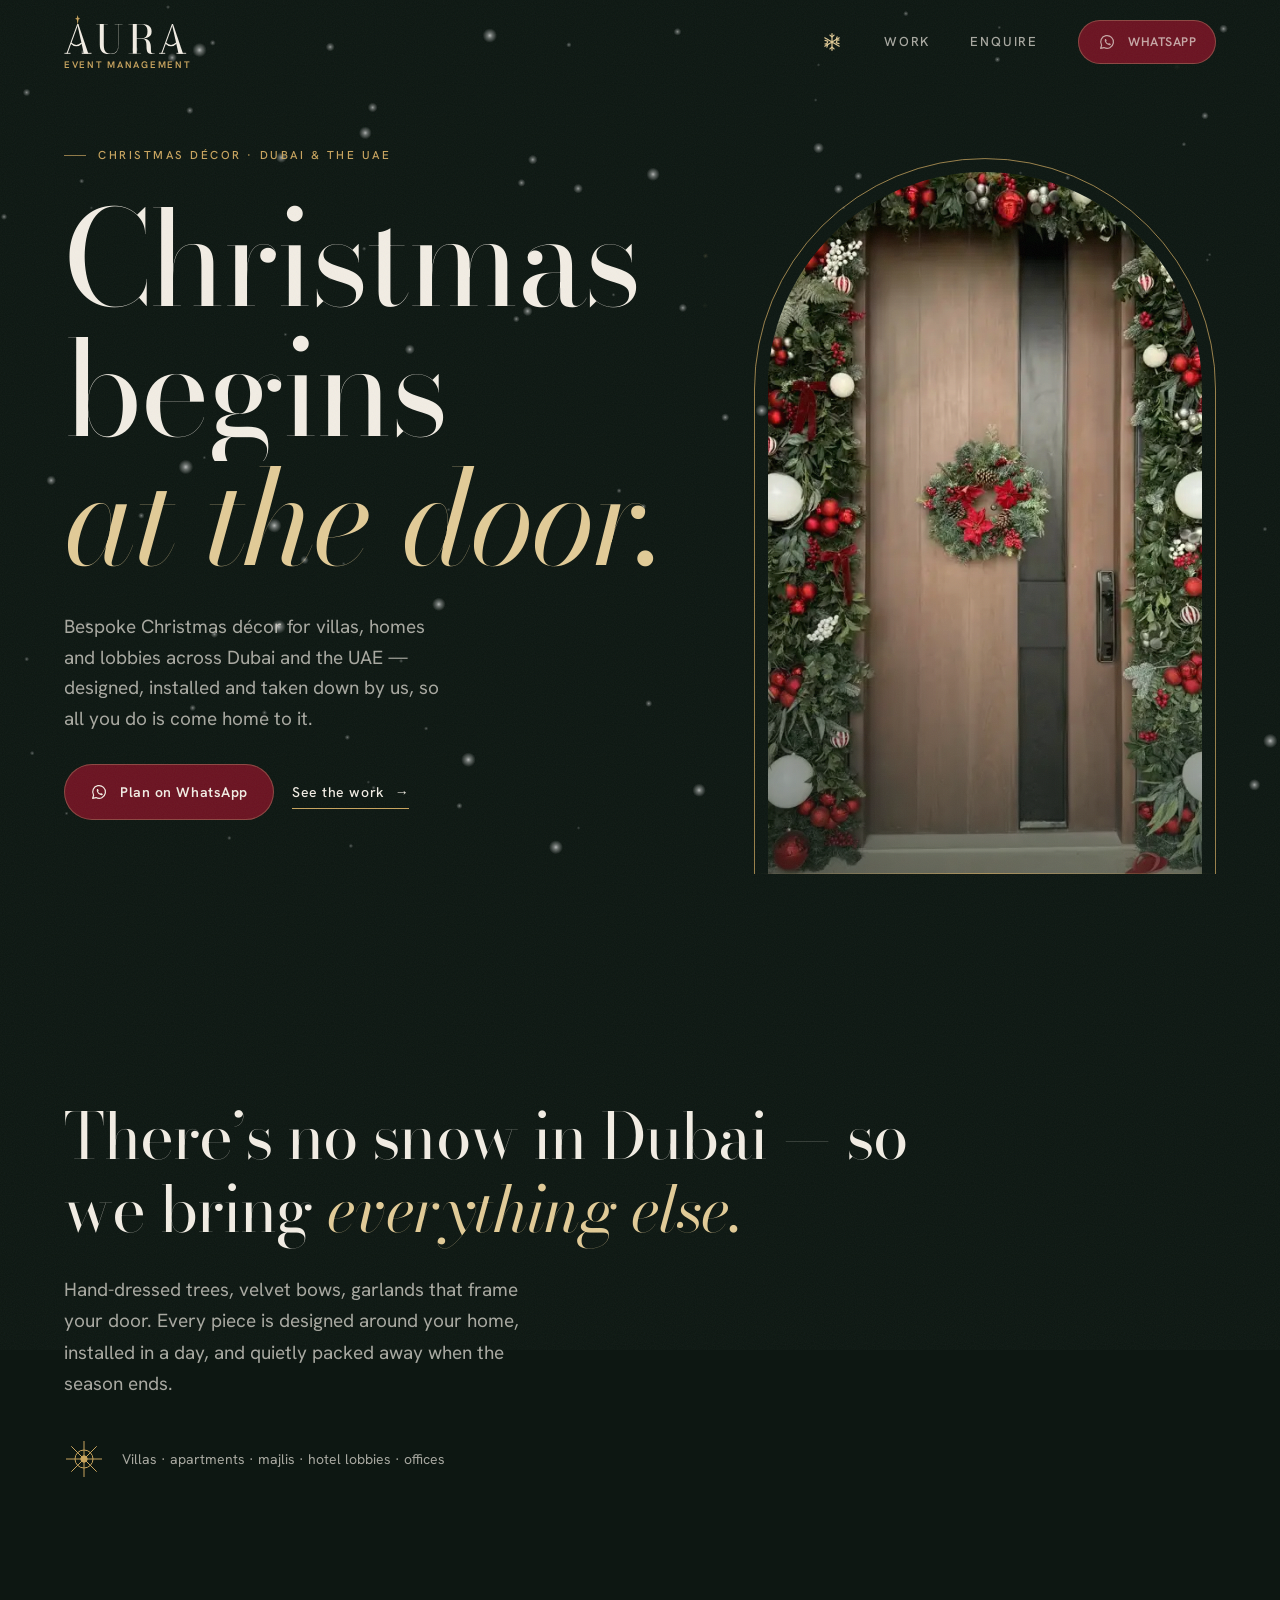
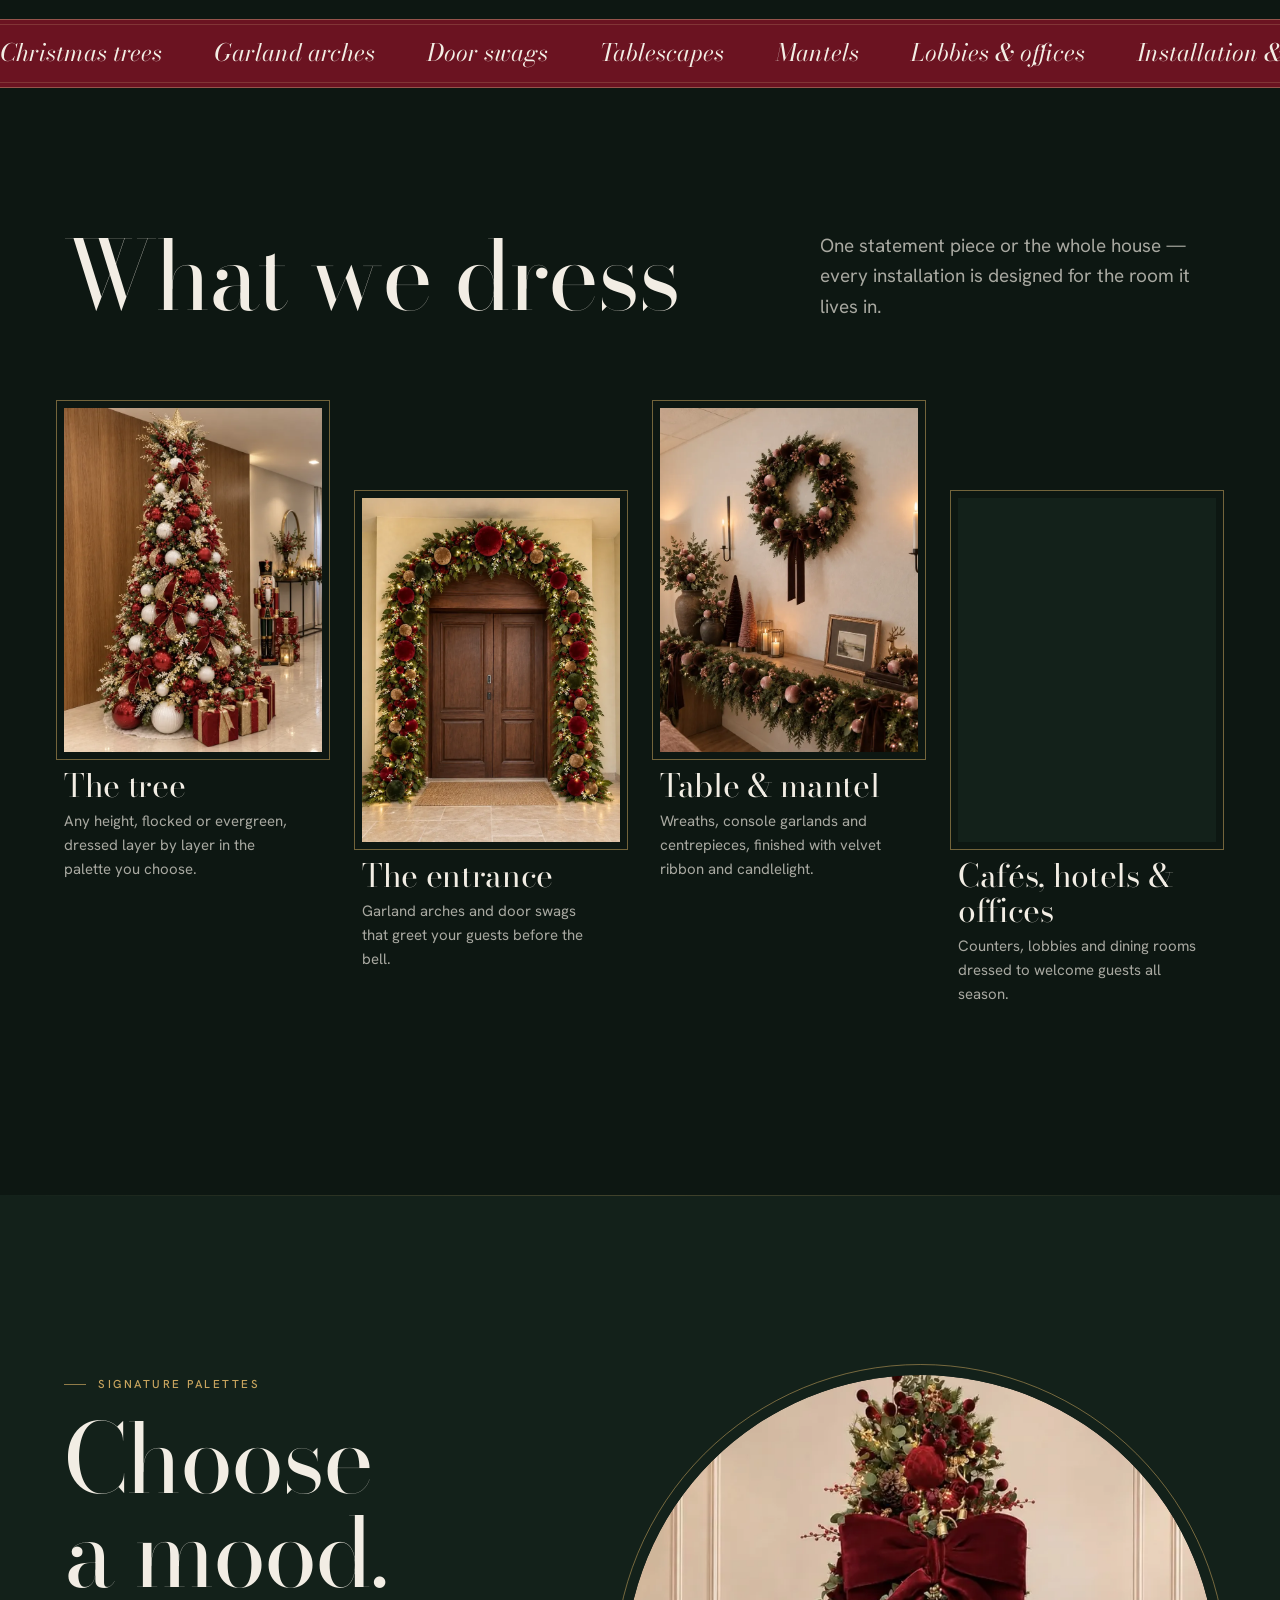
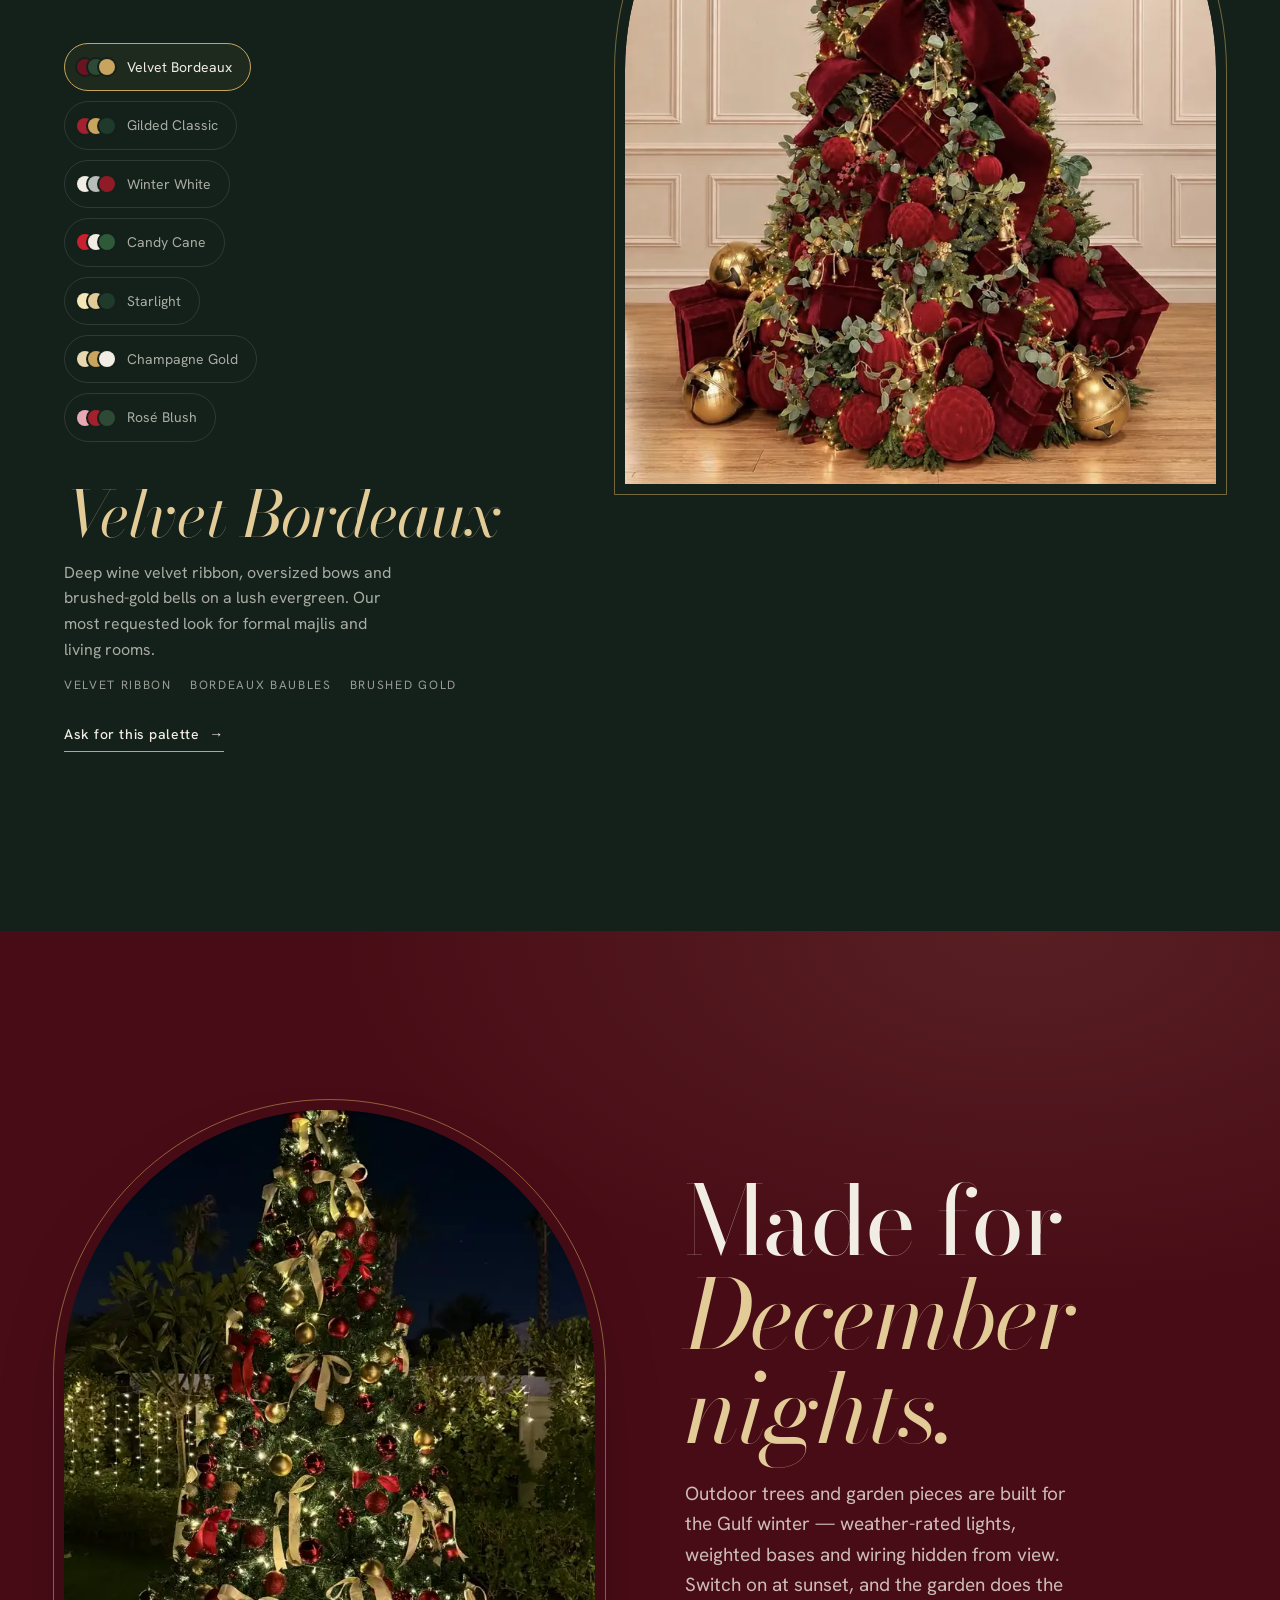
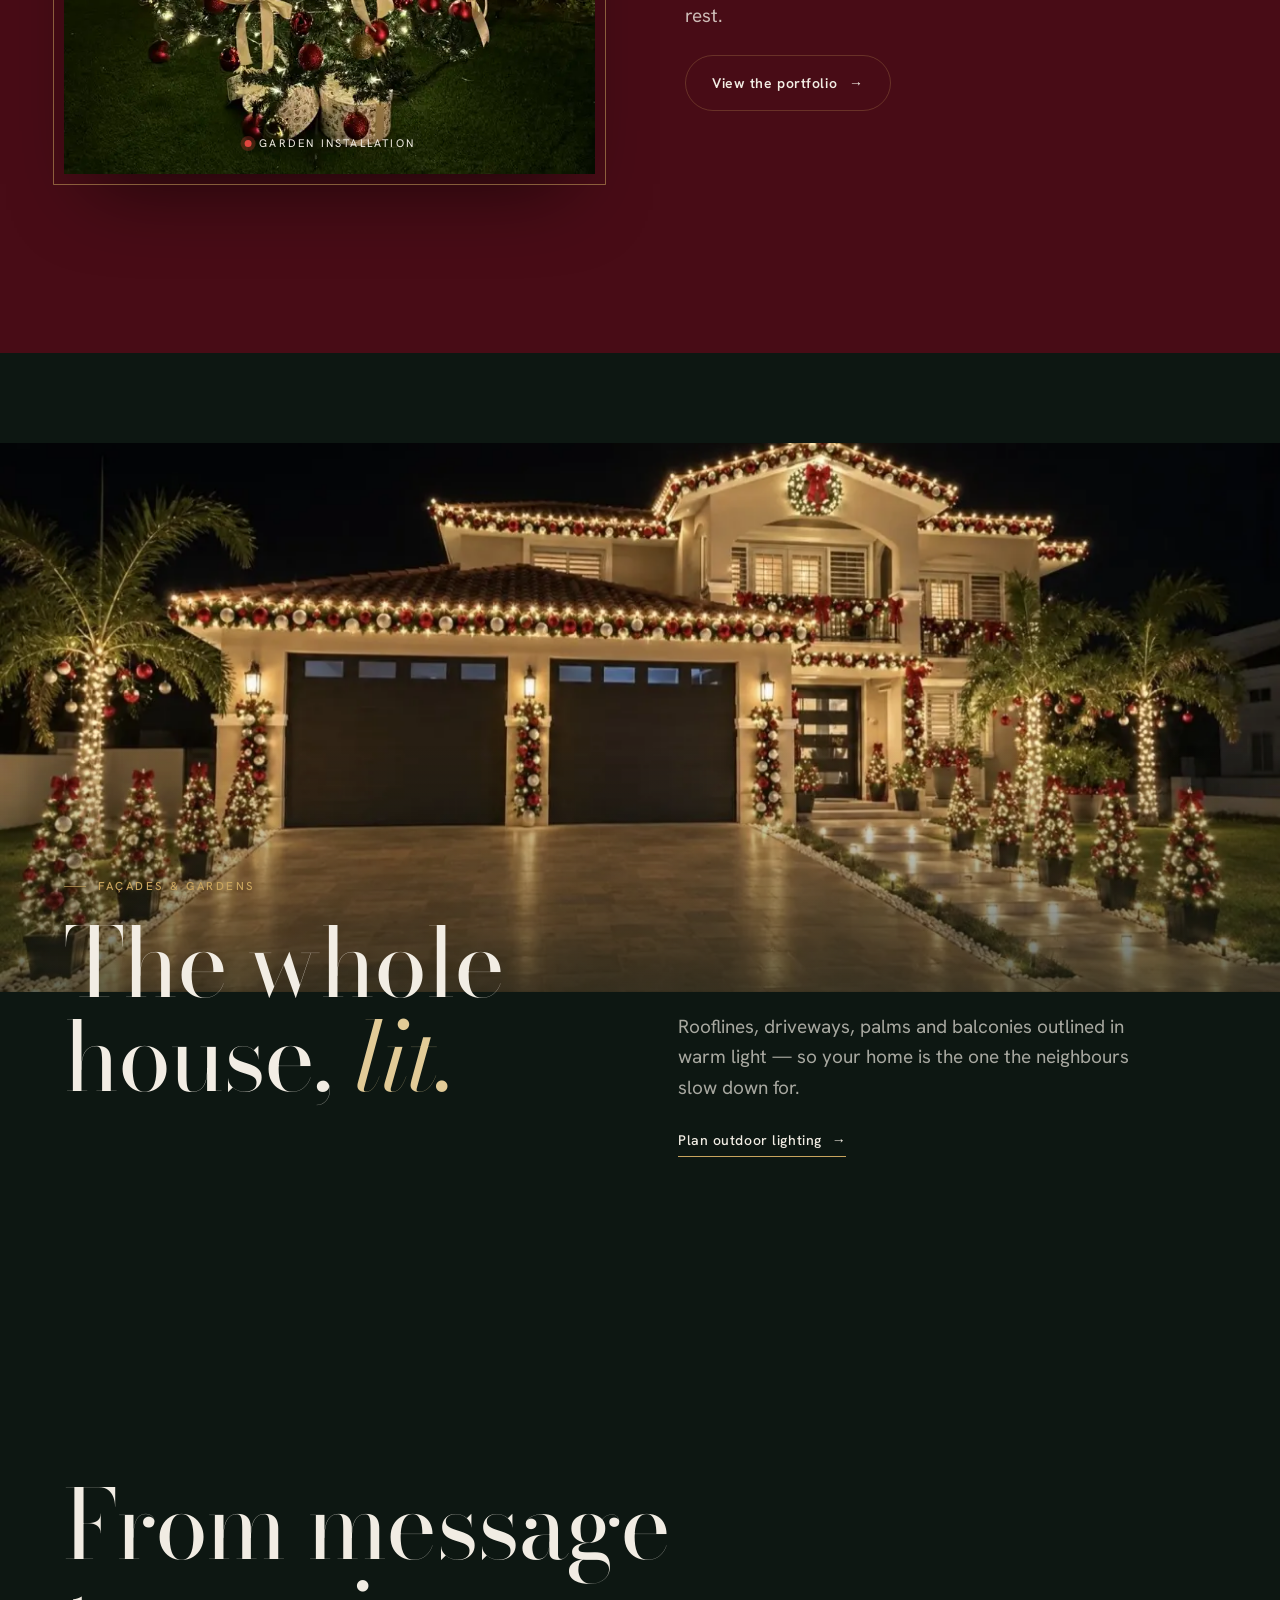
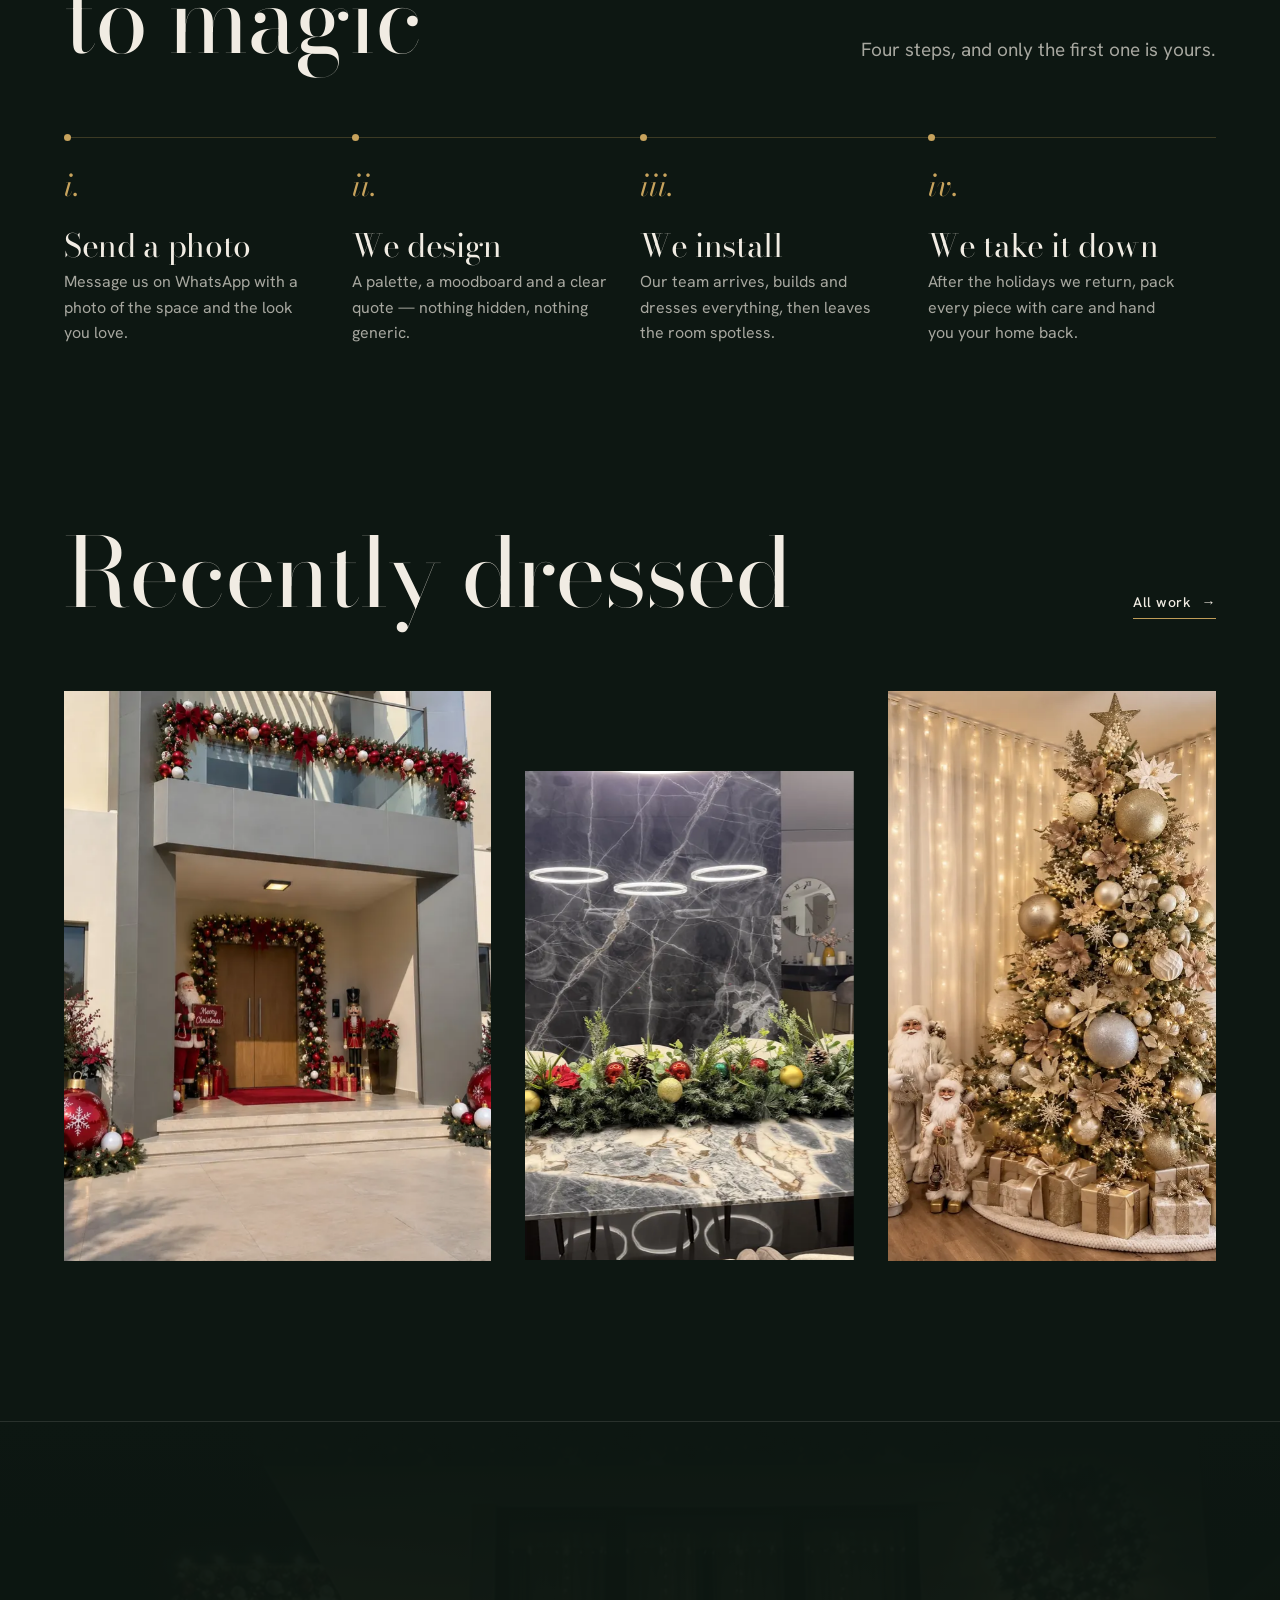
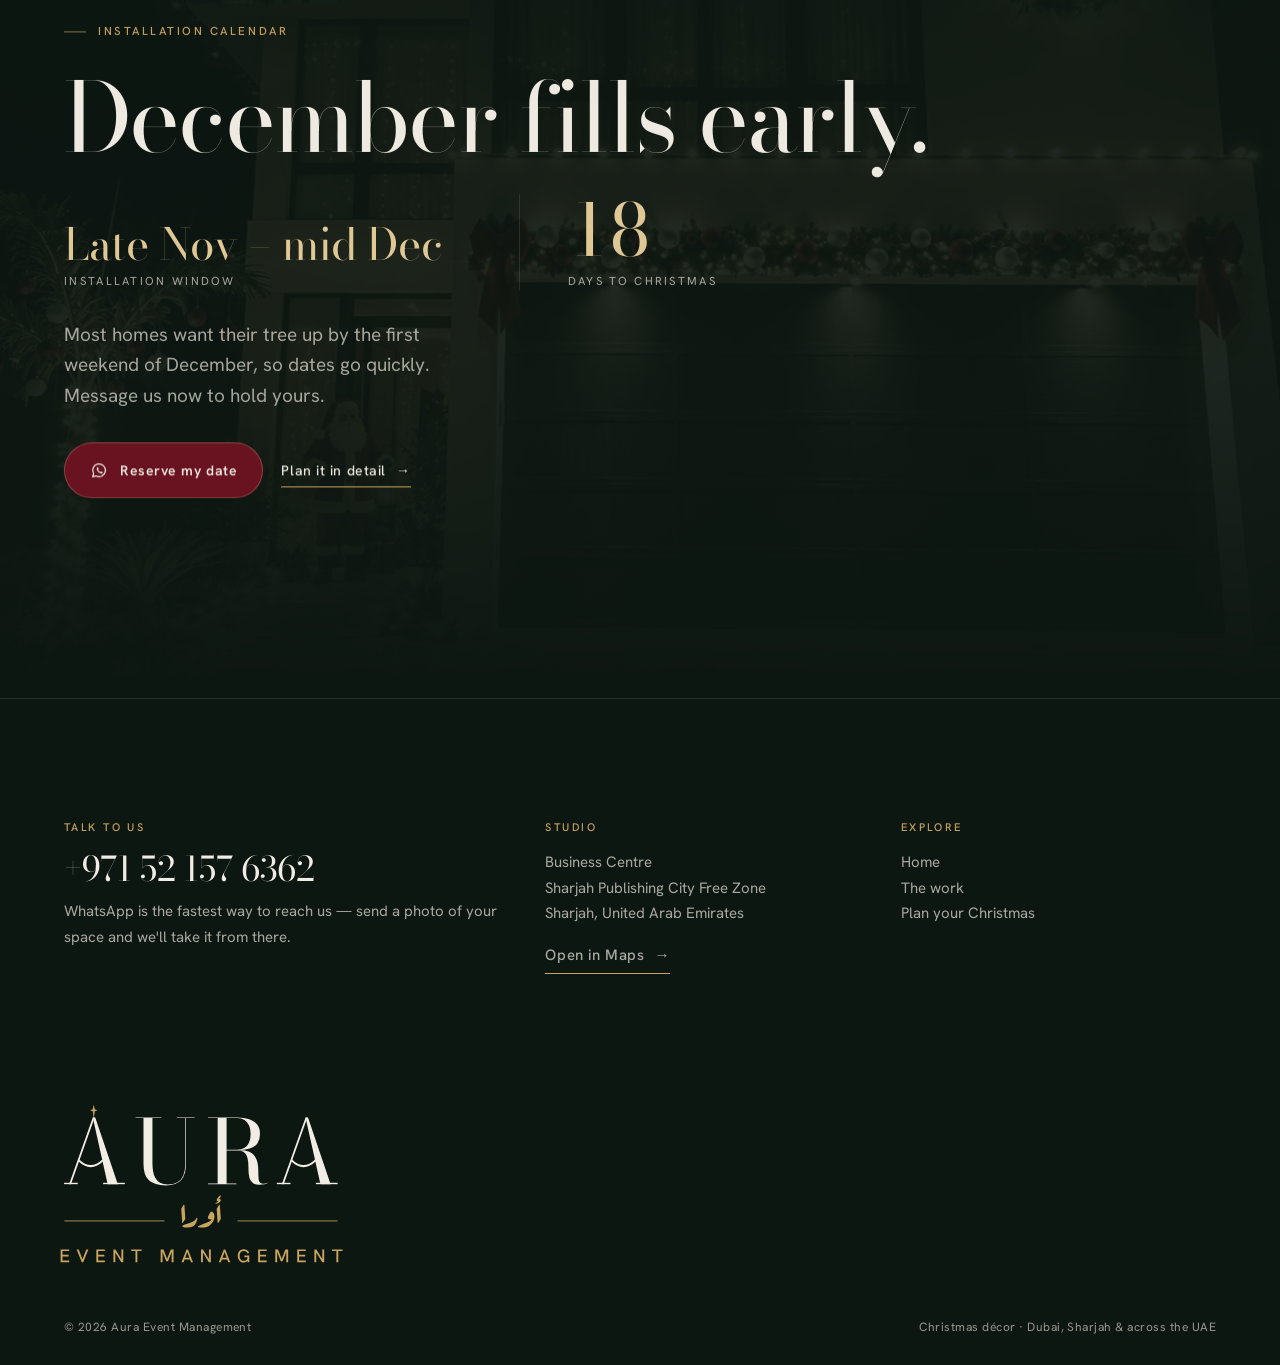
==== commit 0ca9581b: "Add new portfolio photos" ====
--- a/index.html
+++ b/index.html
@@ -28,7 +28,7 @@
 <link rel="manifest" href="/site.webmanifest">
 <link rel="preload" href="/assets/fonts/bodoni-moda-latin-standard-normal.woff2" as="font" type="font/woff2" crossorigin>
 <link rel="preload" as="image" href="/media/film-doorway-poster.webp" fetchpriority="high">
-<link rel="stylesheet" href="/assets/aura.min.css?v=8994ebe2f7">
+<link rel="stylesheet" href="/assets/aura.min.css?v=71bfeb2d3b">
 <script src="/assets/boot.js?v=880e06f919"></script>
 <script type="application/ld+json">{"@context":"https://schema.org","@type":"LocalBusiness","name":"Aura Event Management","description":"Bespoke Christmas décor and installation across Dubai and the UAE.","url":"https://aura-event-management.vercel.app","image":"https://aura-event-management.vercel.app/img/og.jpg","logo":"https://aura-event-management.vercel.app/assets/logo/apple-touch-icon.png","telephone":"+971521576362","contactPoint":{"@type":"ContactPoint","telephone":"+971521576362","contactType":"customer service","availableLanguage":["English","Arabic"]},"address":{"@type":"PostalAddress","streetAddress":"Business Centre, Sharjah Publishing City Free Zone","addressLocality":"Sharjah","addressCountry":"AE"},"areaServed":"United Arab Emirates"}</script>
 </head>
@@ -87,7 +87,7 @@
     </div>
     <div class="rail">
 <article class="card">
-  <div class="card-media frame" data-reveal-img><img src="/img/velvet-bow-tree.webp" srcset="/img/velvet-bow-tree-sm.webp 760w, /img/velvet-bow-tree.webp 1500w" sizes="(min-width:900px) 25vw, 78vw" width="1320" height="1617" alt="A burgundy velvet Christmas tree" data-full="/img/velvet-bow-tree.webp" loading="lazy" decoding="async"></div>
+  <div class="card-media frame" data-reveal-img><img src="/img/nutcracker-tree.webp" srcset="/img/nutcracker-tree-sm.webp 760w, /img/nutcracker-tree.webp 1500w" sizes="(min-width:900px) 25vw, 78vw" width="1316" height="1699" alt="A tall red, white and gold Christmas tree with a nutcracker beside it" data-full="/img/nutcracker-tree.webp" loading="lazy" decoding="async"></div>
   <div class="card-body"><h3 class="h3">The tree</h3><p>Any height, flocked or evergreen, dressed layer by layer in the palette you choose.</p></div>
 </article>
 <article class="card">
@@ -95,12 +95,12 @@
   <div class="card-body"><h3 class="h3">The entrance</h3><p>Garland arches and door swags that greet your guests before the bell.</p></div>
 </article>
 <article class="card">
-  <div class="card-media frame" data-reveal-img><img src="/img/tablescape.webp" srcset="/img/tablescape-sm.webp 760w, /img/tablescape.webp 1500w" sizes="(min-width:900px) 25vw, 78vw" width="1500" height="2000" alt="A red and gold garland runner on a dark dining table" data-full="/img/tablescape.webp" loading="lazy" decoding="async"></div>
-  <div class="card-body"><h3 class="h3">Table &amp; mantel</h3><p>Runners, centrepieces and mantel garlands for the long Christmas lunch.</p></div>
-</article>
-<article class="card">
-  <div class="card-media frame" data-reveal-img><img src="/img/flocked-velvet-tree.webp" srcset="/img/flocked-velvet-tree-sm.webp 760w, /img/flocked-velvet-tree.webp 1500w" sizes="(min-width:900px) 25vw, 78vw" width="1500" height="2000" alt="A frosted tree with burgundy velvet baubles beside tall windows" data-full="/img/flocked-velvet-tree.webp" loading="lazy" decoding="async"></div>
-  <div class="card-body"><h3 class="h3">The whole home</h3><p>From the front door to the dining table — one palette, carried through every room.</p></div>
+  <div class="card-media frame" data-reveal-img><img src="/img/wreath-console.webp" srcset="/img/wreath-console-sm.webp 760w, /img/wreath-console.webp 1500w" sizes="(min-width:900px) 25vw, 78vw" width="1092" height="1441" alt="A wreath above a console dressed with a garland, velvet ribbon and candles" data-full="/img/wreath-console.webp" loading="lazy" decoding="async"></div>
+  <div class="card-body"><h3 class="h3">Table &amp; mantel</h3><p>Wreaths, console garlands and centrepieces, finished with velvet ribbon and candlelight.</p></div>
+</article>
+<article class="card">
+  <div class="card-media frame" data-reveal-img><img src="/img/cafe-garlands.webp" srcset="/img/cafe-garlands-sm.webp 760w, /img/cafe-garlands.webp 1500w" sizes="(min-width:900px) 25vw, 78vw" width="1320" height="1757" alt="A café counter wrapped in garlands with hanging glass baubles" data-full="/img/cafe-garlands.webp" loading="lazy" decoding="async"></div>
+  <div class="card-body"><h3 class="h3">Cafés, hotels &amp; offices</h3><p>Counters, lobbies and dining rooms dressed to welcome guests all season.</p></div>
 </article>
     </div>
     <div class="rail-hint" aria-hidden="true">Swipe <i><b></b></i></div>
@@ -120,6 +120,8 @@
 <button class="pal-tab" role="tab" aria-selected="false" data-name="Winter White" data-desc="A flocked, snow-dusted tree with frosted pine and silver — cool, calm and made for pale marble interiors." data-notes="Flocked pine|Silver|Soft red accents"><span class="sw"><span style="background:#F2EDE4"></span><span style="background:#B9BDBA"></span><span style="background:#8E1B26"></span></span>Winter White</button>
 <button class="pal-tab" role="tab" aria-selected="false" data-name="Candy Cane" data-desc="Peppermint stripes, oversized candy canes and sweets — playful and bright, loved by families with little ones." data-notes="Peppermint stripes|Candy canes|Gift boxes"><span class="sw"><span style="background:#C8202E"></span><span style="background:#F2EDE4"></span><span style="background:#2E5A3A"></span></span>Candy Cane</button>
 <button class="pal-tab" role="tab" aria-selected="false" data-name="Starlight" data-desc="Hundreds of warm lights and falling icicle strands on bare evergreen. No colour, just glow." data-notes="Icicle strands|Micro lights|Evergreen"><span class="sw"><span style="background:#F6E7B8"></span><span style="background:#E2CB97"></span><span style="background:#1F3A2A"></span></span>Starlight</button>
+<button class="pal-tab" role="tab" aria-selected="false" data-name="Champagne Gold" data-desc="Champagne, ivory and soft gold with a wall of fairy lights behind — the most luminous look for pale, modern rooms." data-notes="Champagne baubles|Ivory ribbon|Curtain lights"><span class="sw"><span style="background:#E8D7B0"></span><span style="background:#C8A45E"></span><span style="background:#F2EDE4"></span></span>Champagne Gold</button>
+<button class="pal-tab" role="tab" aria-selected="false" data-name="Rosé Blush" data-desc="Blush pink and deep red baubles on a full evergreen, topped with a velvet bow — romantic, warm and a little unexpected." data-notes="Blush pink|Ruby red|Velvet bow"><span class="sw"><span style="background:#E7A9B4"></span><span style="background:#A3202C"></span><span style="background:#2E4A37"></span></span>Rosé Blush</button>
       </div>
     </div>
     <div class="pal-stage frame frame-arch" role="tabpanel" aria-live="polite">
@@ -128,6 +130,8 @@
 <img src="/img/winter-white-tree.webp" srcset="/img/winter-white-tree-sm.webp 760w, /img/winter-white-tree.webp 1500w" sizes="(min-width:900px) 50vw, 100vw" width="1500" height="1700" alt="A snow-flocked white Christmas tree in a bright modern lobby" data-full="/img/winter-white-tree.webp" loading="lazy" decoding="async">
 <img src="/img/candy-cane-tree.webp" srcset="/img/candy-cane-tree-sm.webp 760w, /img/candy-cane-tree.webp 1500w" sizes="(min-width:900px) 50vw, 100vw" width="1500" height="2000" alt="A playful tree decorated with red and white candy canes and sweets" data-full="/img/candy-cane-tree.webp" loading="lazy" decoding="async">
 <img src="/img/starlight-tree.webp" srcset="/img/starlight-tree-sm.webp 760w, /img/starlight-tree.webp 1500w" sizes="(min-width:900px) 50vw, 100vw" width="1500" height="2000" alt="An evergreen tree lit with hundreds of warm lights and icicle strands" data-full="/img/starlight-tree.webp" loading="lazy" decoding="async">
+<img src="/img/champagne-tree.webp" srcset="/img/champagne-tree-sm.webp 760w, /img/champagne-tree.webp 1500w" sizes="(min-width:900px) 50vw, 100vw" width="1320" height="1745" alt="A champagne and gold tree in front of a curtain of fairy lights" data-full="/img/champagne-tree.webp" loading="lazy" decoding="async">
+<img src="/img/blush-tree.webp" srcset="/img/blush-tree-sm.webp 760w, /img/blush-tree.webp 1500w" sizes="(min-width:900px) 50vw, 100vw" width="1191" height="2100" alt="A tree dressed in blush pink and red baubles with a red velvet bow on top" data-full="/img/blush-tree.webp" loading="lazy" decoding="async">
     </div>
     <div class="pal-info">
       <p class="pal-name">Velvet Bordeaux</p>
@@ -154,6 +158,16 @@
   </div>
 </section>
 
+<section class="showcase">
+  <figure class="showcase-fig frame" data-reveal-img><img src="/img/villa-lights-night.webp" srcset="/img/villa-lights-night-sm.webp 760w, /img/villa-lights-night.webp 1500w" sizes="100vw" width="1320" height="823" alt="A villa and its driveway outlined in warm white lights at night" data-full="/img/villa-lights-night.webp" loading="lazy" decoding="async"></figure>
+  <div class="wrap showcase-copy">
+    <span class="eyebrow" data-reveal>Façades &amp; gardens</span>
+    <h2 class="display h2" data-reveal>The whole house, <em>lit.</em></h2>
+    <p class="lede" data-reveal>Rooflines, driveways, palms and balconies outlined in warm light — so your home is the one the neighbours slow down for.</p>
+    <a class="link-u" data-wa="Hi Aura, I'd like to light up the outside of my villa for Christmas." data-reveal>Plan outdoor lighting <span class="arrow">→</span></a>
+  </div>
+</section>
+
 <section class="process">
   <div class="wrap">
     <div class="s-head">
@@ -176,15 +190,15 @@
       <a class="link-u" href="/work" data-reveal>All work <span class="arrow">→</span></a>
     </div>
     <div class="recent-grid">
-      <a class="frame" href="/work" data-reveal-img><img src="/img/arch-velvet.webp" srcset="/img/arch-velvet-sm.webp 760w, /img/arch-velvet.webp 1500w" sizes="(min-width:900px) 40vw, 50vw" width="1086" height="1448" alt="A garland arch of velvet baubles framing a wooden front door" data-full="/img/arch-velvet.webp" loading="lazy" decoding="async"></a>
-      <a class="frame" href="/work" data-reveal-img><img src="/img/table-garland.webp" srcset="/img/table-garland-sm.webp 760w, /img/table-garland.webp 1500w" sizes="(min-width:900px) 30vw, 50vw" width="2000" height="1500" alt="A lush garland centrepiece on a glass dining table" data-full="/img/table-garland.webp" loading="lazy" decoding="async"></a>
-      <a class="frame" href="/work" data-reveal-img><img src="/img/living-room-tree.webp" srcset="/img/living-room-tree-sm.webp 760w, /img/living-room-tree.webp 1500w" sizes="(min-width:900px) 30vw, 50vw" width="1500" height="2000" alt="A red and gold tree in a bright living room" data-full="/img/living-room-tree.webp" loading="lazy" decoding="async"></a>
+      <a class="frame" href="/work" data-reveal-img><img src="/img/villa-entrance.webp" srcset="/img/villa-entrance-sm.webp 760w, /img/villa-entrance.webp 1500w" sizes="(min-width:900px) 40vw, 50vw" width="1161" height="1355" alt="A villa entrance dressed with garlands, red baubles and a balcony swag" data-full="/img/villa-entrance.webp" loading="lazy" decoding="async"></a>
+      <a class="frame" href="/work" data-reveal-img><img src="/img/marble-table-garland.webp" srcset="/img/marble-table-garland-sm.webp 760w, /img/marble-table-garland.webp 1500w" sizes="(min-width:900px) 30vw, 50vw" width="2000" height="1500" alt="A long garland centrepiece on a marble dining table" data-full="/img/marble-table-garland.webp" loading="lazy" decoding="async"></a>
+      <a class="frame" href="/work" data-reveal-img><img src="/img/champagne-tree.webp" srcset="/img/champagne-tree-sm.webp 760w, /img/champagne-tree.webp 1500w" sizes="(min-width:900px) 30vw, 50vw" width="1320" height="1745" alt="A champagne and gold tree glowing in front of fairy lights" data-full="/img/champagne-tree.webp" loading="lazy" decoding="async"></a>
     </div>
   </div>
 </section>
 
 <section class="book">
-  <div class="book-bg" aria-hidden="true"><img src="/img/arch-velvet.webp" srcset="/img/arch-velvet-sm.webp 760w, /img/arch-velvet.webp 1500w" sizes="100vw" width="1086" height="1448" alt="" data-full="/img/arch-velvet.webp" loading="lazy" decoding="async"></div>
+  <div class="book-bg" aria-hidden="true"><img src="/img/house-lights-night.webp" srcset="/img/house-lights-night-sm.webp 760w, /img/house-lights-night.webp 1500w" sizes="100vw" width="1320" height="1624" alt="" data-full="/img/house-lights-night.webp" loading="lazy" decoding="async"></div>
   <div class="wrap">
     <span class="eyebrow" data-reveal>Installation calendar</span>
     <h2 class="display h2" data-reveal>December fills early.</h2>
--- a/assets/aura.min.css
+++ b/assets/aura.min.css
@@ -1 +1 @@
-@font-face{font-family:Bodoni Moda;src:url(fonts/bodoni-moda-latin-standard-normal.woff2) format("woff2");font-weight:400 900;font-style:normal;font-display:swap}@font-face{font-family:Bodoni Moda;src:url(fonts/bodoni-moda-latin-standard-italic.woff2) format("woff2");font-weight:400 900;font-style:italic;font-display:swap}@font-face{font-family:Hanken Grotesk;src:url(fonts/hanken-grotesk-latin-wght-normal.woff2) format("woff2");font-weight:100 900;font-style:normal;font-display:swap}@font-face{font-family:Aref Ruqaa;src:url(fonts/aref-ruqaa-arabic-700-normal.woff2) format("woff2");font-weight:700;font-style:normal;font-display:swap}:root{color-scheme:dark;--pine:#0D1712;--pine-2:#13211A;--pine-3:#1A2C23;--velvet:#6B1321;--velvet-deep:#480C16;--gilt:#C8A45E;--gilt-soft:#E2CB97;--frost:#F2EDE4;--mist:rgba(242,237,228,.68);--faint:rgba(242,237,228,.6);--line:rgba(200,164,94,.26);--line-soft:rgba(242,237,228,.12);--display:"Bodoni Moda","Bodoni 72","Didot",Georgia,serif;--text:"Hanken Grotesk","Helvetica Neue",Arial,sans-serif;--arabic:"Aref Ruqaa","Geeza Pro","Noto Naskh Arabic",serif;--gutter:clamp(18px,5vw,64px);--max:1320px;--ease:cubic-bezier(.22,.8,.2,1);--wa:"https://wa.me/971521576362"}*,*:before,*:after{box-sizing:border-box}html{-webkit-text-size-adjust:100%;background:var(--pine);overflow-x:clip}html.lenis,html.lenis body{height:auto}.lenis.lenis-smooth{scroll-behavior:auto!important}body{margin:0;background:var(--pine);color:var(--frost);font-family:var(--text);font-size:16px;line-height:1.6;font-weight:400;-webkit-font-smoothing:antialiased;text-rendering:optimizeLegibility;overflow-x:hidden}img,video{display:block;max-width:100%}a{color:inherit;text-decoration:none}button{font:inherit;color:inherit;background:none;border:0;cursor:pointer}:focus-visible{outline:1.5px solid var(--gilt);outline-offset:4px;border-radius:2px}::selection{background:var(--velvet);color:var(--frost)}@media (max-width:899px){body:after{display:none}}body:after{content:"";position:fixed;inset:-50%;pointer-events:none;z-index:90;opacity:.05;background-image:url("data:image/svg+xml,%3Csvg xmlns='http://www.w3.org/2000/svg' width='160' height='160'%3E%3Cfilter id='n'%3E%3CfeTurbulence type='fractalNoise' baseFrequency='.9' numOctaves='2' stitchTiles='stitch'/%3E%3C/filter%3E%3Crect width='100%25' height='100%25' filter='url(%23n)'/%3E%3C/svg%3E")}.skip{position:absolute;left:12px;top:-60px;z-index:200;background:var(--frost);color:var(--pine);padding:10px 16px;border-radius:999px;font-size:14px;font-weight:600;transition:top .2s}.skip:focus{top:calc(12px + env(safe-area-inset-top,0px))}.wrap{width:100%;max-width:var(--max);margin-inline:auto;padding-inline:var(--gutter)}.eyebrow{font-family:var(--text);font-size:11.5px;font-weight:500;letter-spacing:.22em;text-transform:uppercase;color:var(--gilt);display:inline-flex;align-items:center;gap:12px}.eyebrow:before{content:"";width:22px;height:1px;background:currentColor;opacity:.7}.display{font-family:var(--display);font-weight:400;letter-spacing:-.02em;line-height:.98;font-variation-settings:"opsz" 96;margin:0;text-wrap:balance}.display em{font-style:italic;color:var(--gilt-soft);font-weight:400}.h2{font-size:clamp(40px,9.5vw,96px)}.h3{font-family:var(--display);font-weight:400;font-size:clamp(24px,5.4vw,32px);line-height:1.1;margin:0;letter-spacing:-.01em}.lede{font-size:clamp(16px,3.9vw,19px);line-height:1.6;color:var(--mist);max-width:36ch;margin:0}.small{font-size:13px;color:var(--faint)}.btn{--h:56px;display:inline-flex;align-items:center;justify-content:center;gap:12px;height:var(--h);padding-inline:26px;border-radius:999px;font-size:14px;font-weight:600;letter-spacing:.04em;white-space:nowrap;transition:background .4s var(--ease),color .4s var(--ease),border-color .4s var(--ease),transform .4s var(--ease)}.btn svg{width:18px;height:18px;flex:none}.btn-velvet{background:var(--velvet);color:var(--frost);box-shadow:inset 0 0 0 1px #e2cb9747}.btn-velvet:hover{background:#7e1829}.btn-ghost{border:1px solid var(--line);color:var(--frost)}.btn-ghost:hover{border-color:var(--gilt);color:var(--gilt-soft)}.link-u{position:relative;display:inline-flex;align-items:center;gap:10px;font-size:14px;font-weight:500;letter-spacing:.04em;padding-block:6px}.link-u:after{content:"";position:absolute;left:0;right:0;bottom:0;height:1px;background:var(--gilt);transform-origin:right;transition:transform .6s var(--ease)}.link-u:hover:after{transform:scaleX(0)}.arrow{display:inline-block;transition:transform .5s var(--ease)}a:hover .arrow{transform:translate(5px)}.site-header{position:fixed;top:0;left:0;right:0;z-index:50;padding-top:env(safe-area-inset-top,0px);transition:background .5s var(--ease),transform .5s var(--ease),border-color .5s;border-bottom:1px solid transparent}.site-header.is-solid{background:#0d1712d1;backdrop-filter:blur(14px);-webkit-backdrop-filter:blur(14px);border-color:var(--line-soft)}.site-header.is-hidden{transform:translateY(-100%)}.nav{display:flex;align-items:center;justify-content:space-between;height:68px}.brand{display:flex;align-items:baseline;gap:10px;line-height:1}.brand-word{font-family:var(--display);font-size:24px;letter-spacing:.32em;font-weight:500;margin-right:-.32em}.brand-ar{font-family:var(--arabic);font-size:17px;color:var(--gilt);font-weight:700;transform:translateY(1px)}.nav-links{display:flex;align-items:center;gap:clamp(18px,4vw,40px);font-size:13px;letter-spacing:.14em;text-transform:uppercase;font-weight:500}.nav-links a{position:relative;padding-block:8px;color:var(--mist);transition:color .3s}.nav-links a:hover,.nav-links a[aria-current=page]{color:var(--frost)}.nav-links a[aria-current=page]:after{content:"";position:absolute;left:50%;bottom:0;width:4px;height:4px;border-radius:50%;background:var(--gilt);transform:translate(-50%)}.nav-cta{display:none}@media (min-width:860px){.nav{height:84px}.nav-cta{display:inline-flex}.nav-cta.btn{--h:44px;padding-inline:20px;font-size:12.5px}}.wa-float{position:fixed;z-index:60;right:16px;bottom:calc(16px + env(safe-area-inset-bottom,0px));width:58px;height:58px;border-radius:50%;display:grid;place-items:center;background:var(--velvet);color:var(--frost);box-shadow:0 12px 30px -8px #0009,inset 0 0 0 1px #e2cb9759;transition:transform .5s var(--ease),opacity .5s}.wa-float svg{width:26px;height:26px}.wa-float:before{content:"";position:absolute;inset:-4px;border-radius:50%;border:1px solid var(--gilt);opacity:0;animation:halo 2.4s var(--ease) 2 1.5s}.wa-float:hover{transform:scale(1.06)}.wa-float .wa-tip{position:absolute;right:70px;white-space:nowrap;background:var(--frost);color:var(--pine);font-size:12.5px;font-weight:600;letter-spacing:.02em;padding:9px 14px;border-radius:999px;opacity:0;transform:translate(8px);transition:.4s var(--ease);pointer-events:none}.wa-float:hover .wa-tip{opacity:1;transform:none}.wa-float.is-tucked{transform:translateY(120px);opacity:0;pointer-events:none}@keyframes halo{0%{transform:scale(.9);opacity:0}30%{opacity:.7}to{transform:scale(1.35);opacity:0}}.curtain{position:fixed;inset:0;z-index:100;background:var(--velvet-deep);display:grid;place-items:center;pointer-events:none}.curtain .brand-word{font-size:clamp(34px,9vw,64px);color:var(--gilt-soft)}.curtain:after{content:"";position:absolute;inset:0;background:radial-gradient(120% 80% at 50% 0%,rgba(226,203,151,.12),transparent 60%)}.hero{position:relative;padding-top:calc(88px + env(safe-area-inset-top,0px));overflow:hidden}.hero-grid{display:grid;gap:28px}.hero-copy{display:grid;gap:16px;position:relative;z-index:2}.hero-title{font-size:clamp(44px,12.6vw,132px)}.hero-title .line,.page-title .line{display:block;overflow:hidden;padding-bottom:.16em;margin-bottom:-.16em}.hero-title .line{display:block;overflow:hidden;padding-bottom:.06em;margin-bottom:-.06em}.hero-title .line>span{display:inline-block}.hero-actions{display:flex;flex-wrap:wrap;gap:14px 18px;align-items:center}.hero-stage{position:relative;margin-inline:calc(var(--gutter) * -1)}.arch{position:relative;width:100%;aspect-ratio:4/5;overflow:hidden;clip-path:inset(0% 9% 0% 9% round 41vw 41vw 0 0);background:var(--pine-2)}.arch video,.arch img{width:100%;height:100%;object-fit:cover}.arch:after{content:"";position:absolute;inset:0;background:linear-gradient(180deg,transparent 55%,rgba(13,23,18,.55));pointer-events:none}.hero-meta{display:flex;justify-content:space-between;align-items:flex-end;gap:16px;padding-block:18px 8px;border-top:1px solid var(--line-soft);margin-top:4px;font-size:12px;letter-spacing:.16em;text-transform:uppercase;color:var(--mist)}.hero-meta strong{font-family:var(--display);font-size:28px;letter-spacing:0;text-transform:none;color:var(--gilt-soft);font-weight:400;display:block;line-height:1;margin-bottom:6px;font-variant-numeric:lining-nums tabular-nums}@media (min-width:900px){.hero{min-height:100svh;padding-top:120px;display:flex;align-items:center}.hero-grid{grid-template-columns:1.15fr .85fr;align-items:end;gap:5vw}.hero-copy{padding-bottom:6vh;gap:30px}.hero-stage{margin:0}.arch{aspect-ratio:auto;height:min(78vh,760px);clip-path:inset(0 0 0 0 round 400px 400px 0 0)}.hero-meta{grid-column:1/-1}}.statement{padding-block:clamp(96px,18vw,200px) clamp(72px,12vw,140px)}.statement p{font-family:var(--display);font-size:clamp(28px,6.6vw,64px);line-height:1.14;letter-spacing:-.015em;margin:0;max-width:22ch;text-wrap:pretty;font-variation-settings:"opsz" 72}.statement p em{color:var(--gilt-soft)}.statement .rest{font-family:var(--text);font-size:clamp(16px,3.9vw,19px);line-height:1.65;color:var(--mist);max-width:44ch;margin-top:28px;letter-spacing:0}.statement-foot{display:flex;gap:18px;align-items:center;margin-top:40px;color:var(--mist);font-size:14px}.statement-foot .ornament{width:40px;height:40px;flex:none;color:var(--gilt)}.s-head{display:grid;gap:18px;margin-bottom:clamp(36px,7vw,72px)}@media (min-width:900px){.s-head{grid-template-columns:1fr auto;align-items:end}}.dress{padding-bottom:clamp(96px,14vw,180px)}.rail{display:grid;grid-auto-flow:column;grid-auto-columns:78%;gap:16px;overflow-x:auto;scroll-snap-type:x mandatory;padding-inline:var(--gutter);scroll-padding-inline:var(--gutter);margin-inline:calc(var(--gutter) * -1);padding-bottom:8px;scrollbar-width:none}.rail::-webkit-scrollbar{display:none}.card{scroll-snap-align:start;display:grid;gap:16px;align-content:start}.card-media{position:relative;overflow:hidden;aspect-ratio:3/4;background:var(--pine-2)}.card-media img{width:100%;height:100%;object-fit:cover;transition:transform 1.4s var(--ease)}.card:hover .card-media img{transform:scale(1.05)}.card-body{display:grid;gap:6px}.card-body p{margin:0;color:var(--mist);font-size:15px;max-width:30ch}.card-kicker{font-size:11px;letter-spacing:.2em;text-transform:uppercase;color:var(--gilt)}.rail-hint{display:flex;align-items:center;gap:10px;margin-top:18px;font-size:12px;letter-spacing:.14em;text-transform:uppercase;color:var(--faint)}.rail-hint i{flex:1;height:1px;background:var(--line-soft);position:relative;overflow:hidden}.rail-hint i b{position:absolute;left:0;top:0;bottom:0;width:25%;background:var(--gilt);transition:transform .2s linear}@media (min-width:900px){.rail{grid-auto-flow:row;grid-template-columns:repeat(4,1fr);overflow:visible;margin:0;padding:0;gap:clamp(18px,2vw,32px)}.rail .card:nth-child(2n){margin-top:90px}.rail-hint{display:none}}.palettes{padding-block:clamp(96px,14vw,180px);background:var(--pine-2);position:relative}.palettes:before{content:"";position:absolute;inset:0 0 auto;height:1px;background:linear-gradient(90deg,transparent,var(--line),transparent)}.pal-grid{display:grid;gap:28px;grid-template-columns:minmax(0,1fr)}.pal-left,.pal-info,.pal-stage{min-width:0}.pal-left{display:grid;gap:28px}.pal-tabs{display:flex;gap:10px;overflow-x:auto;scrollbar-width:none;margin-inline:calc(var(--gutter) * -1);padding-inline:var(--gutter);padding-bottom:4px}.pal-tabs::-webkit-scrollbar{display:none}.pal-tab{flex:none;display:flex;align-items:center;gap:12px;padding:12px 18px 12px 12px;border-radius:999px;border:1px solid var(--line-soft);font-size:14px;color:var(--mist);transition:.4s var(--ease);text-align:left}.pal-tab[aria-selected=true]{border-color:var(--gilt);color:var(--frost);background:#c8a45e12}.sw{display:flex}.sw span{width:16px;height:16px;border-radius:50%;box-shadow:0 0 0 2px var(--pine-2);margin-left:-5px}.sw span:first-child{margin-left:0}.pal-stage{position:relative;aspect-ratio:4/5;overflow:hidden;background:var(--pine)}.pal-stage img{position:absolute;inset:0;width:100%;height:100%;object-fit:cover;opacity:0;transform:scale(1.06);transition:opacity 1s var(--ease),transform 1.8s var(--ease)}.pal-stage img.is-on{opacity:1;transform:none}.pal-info{display:grid;gap:14px;align-content:start}.pal-name{font-family:var(--display);font-size:clamp(36px,8vw,64px);line-height:1;margin:0;font-style:italic;color:var(--gilt-soft);letter-spacing:-.01em}.pal-desc{margin:0;color:var(--mist);max-width:38ch;min-height:5em}.pal-notes{display:flex;flex-wrap:wrap;gap:8px 18px;font-size:12px;letter-spacing:.14em;text-transform:uppercase;color:var(--faint);margin:0;padding:0;list-style:none}@media (min-width:900px){.pal-grid{grid-template-columns:minmax(0,.9fr) minmax(0,1.1fr);grid-template-areas:"left stage" "info stage";gap:40px 6vw;align-items:start}.pal-left{grid-area:left}.pal-info{grid-area:info}.pal-stage{grid-area:stage}.pal-tabs{flex-direction:column;overflow:visible;margin:0;padding:0;align-items:flex-start}.pal-left{display:grid;gap:44px}.pal-stage{aspect-ratio:5/6;order:2}}.film{position:relative;background:var(--velvet-deep);padding-block:clamp(96px,14vw,180px);overflow:hidden}.film:before{content:"";position:absolute;inset:0;background:radial-gradient(90% 60% at 80% 0%,rgba(226,203,151,.1),transparent 60%)}.film-grid{display:grid;gap:36px;position:relative}.film-frame{position:relative;overflow:hidden;aspect-ratio:4/5;box-shadow:0 40px 80px -30px #0009}.film-frame video{width:100%;height:100%;object-fit:cover}.film-tag{position:absolute;left:16px;bottom:16px;display:flex;align-items:center;gap:8px;font-size:11px;letter-spacing:.2em;text-transform:uppercase;color:var(--frost)}.film-tag:before{content:"";width:7px;height:7px;border-radius:50%;background:#e0463f;box-shadow:0 0 0 4px #e0463f40}.film .lede{color:#f2ede4c7}@media (min-width:900px){.film-grid{grid-template-columns:1fr 1fr;align-items:center;gap:7vw}.film-frame{max-height:84vh}}.process{padding-block:clamp(96px,14vw,180px)}.steps{list-style:none;margin:0;padding:0;display:grid;counter-reset:s}.step{display:grid;grid-template-columns:56px 1fr;gap:6px 18px;padding-block:28px;border-top:1px solid var(--line-soft)}.step:last-child{border-bottom:1px solid var(--line-soft)}.step-n{font-family:var(--display);font-style:italic;font-size:30px;line-height:1;color:var(--gilt);grid-row:span 2}.step p{margin:0;color:var(--mist);max-width:40ch}@media (min-width:900px){.steps{grid-template-columns:repeat(4,1fr);gap:0}.step{grid-template-columns:1fr;border-top:1px solid var(--line);border-bottom:0!important;padding:32px 32px 0 0;position:relative}.step:before{content:"";position:absolute;top:-4px;left:0;width:7px;height:7px;border-radius:50%;background:var(--gilt)}.step-n{grid-row:auto;margin-bottom:22px}}.recent{padding-bottom:clamp(96px,14vw,160px)}.recent-grid{display:grid;grid-template-columns:1fr 1fr;gap:12px}.recent-grid a{position:relative;overflow:hidden;background:var(--pine-2)}.recent-grid a:first-child{grid-row:span 2}.recent-grid img{width:100%;height:100%;object-fit:cover;aspect-ratio:3/4;transition:transform 1.4s var(--ease)}.recent-grid a:first-child img{aspect-ratio:auto}.recent-grid a:hover img{transform:scale(1.04)}@media (min-width:900px){.recent-grid{grid-template-columns:1.3fr 1fr 1fr;gap:20px}.recent-grid a:first-child{grid-row:auto}.recent-grid img,.recent-grid a:first-child img{aspect-ratio:3/4}.recent-grid a:nth-child(2){margin-top:80px}}.book{position:relative;padding-block:clamp(110px,16vw,200px);text-align:left;overflow:hidden;border-top:1px solid var(--line-soft)}.book-bg{position:absolute;inset:0;opacity:.22}.book-bg img{width:100%;height:100%;object-fit:cover;filter:saturate(.8)}.book-bg:after{content:"";position:absolute;inset:0;background:linear-gradient(180deg,var(--pine) 0%,rgba(13,23,18,.6) 50%,var(--pine) 100%)}.book .wrap{position:relative;display:grid;gap:30px}.count{display:flex;gap:clamp(18px,5vw,48px);align-items:flex-end;flex-wrap:wrap}.count div{display:grid;gap:4px}.count b{font-family:var(--display);font-weight:400;font-size:clamp(56px,15vw,140px);line-height:.9;color:var(--gilt-soft);font-variant-numeric:lining-nums tabular-nums;letter-spacing:-.02em}.count span{font-size:11.5px;letter-spacing:.2em;text-transform:uppercase;color:var(--mist)}.site-footer{padding-top:clamp(72px,10vw,120px);padding-bottom:calc(28px + env(safe-area-inset-bottom,0px));border-top:1px solid var(--line-soft);position:relative;overflow:hidden}.foot-grid{display:grid;gap:40px}.foot-col .foot-h{margin:0 0 14px;font-size:11px;letter-spacing:.22em;text-transform:uppercase;color:var(--gilt);font-weight:500}.foot-col p,.foot-col a{margin:0;color:var(--mist);font-size:15px;line-height:1.7}.foot-col a:hover{color:var(--frost)}.foot-col .big{font-family:var(--display);font-size:clamp(26px,6vw,34px);color:var(--frost);letter-spacing:-.01em;line-height:1.15}.foot-base{display:flex;flex-wrap:wrap;justify-content:space-between;gap:10px;margin-top:22px;font-size:12px;color:var(--faint);letter-spacing:.04em}@media (min-width:900px){.foot-grid{grid-template-columns:1.4fr 1fr 1fr}}.page-head{padding-top:calc(128px + env(safe-area-inset-top,0px));padding-bottom:clamp(40px,7vw,80px);display:grid;gap:22px}.page-title{font-size:clamp(58px,17vw,180px)}.filters{display:flex;gap:8px;overflow-x:auto;scrollbar-width:none;margin:0 calc(var(--gutter) * -1) 28px;padding-inline:var(--gutter)}.filters::-webkit-scrollbar{display:none}.filters .chip{flex:none}.chip{height:40px;padding-inline:18px;border-radius:999px;border:1px solid var(--line-soft);font-size:13px;letter-spacing:.06em;color:var(--mist);transition:.35s var(--ease)}.chip[aria-pressed=true],.chip:has(input:checked){border-color:var(--gilt);color:var(--frost);background:#c8a45e14}.masonry{columns:2;column-gap:12px}.tile{break-inside:avoid;margin:0 0 12px;position:relative;overflow:hidden;background:var(--pine-2);cursor:zoom-in;display:block;width:100%;padding:0;text-align:left}.tile img{width:100%;height:auto;transition:transform 1.4s var(--ease),opacity .6s}.tile:hover img{transform:scale(1.04)}.tile figcaption{position:absolute;left:0;right:0;bottom:0;padding:40px 14px 12px;font-size:12.5px;letter-spacing:.02em;background:linear-gradient(transparent,#0d1712e6);color:var(--frost);opacity:0;transition:opacity .5s}.tile:hover figcaption,.tile:focus-visible figcaption{opacity:1}.tile.is-out{display:none}@media (hover:none){.tile figcaption{opacity:1;padding-top:34px;font-size:13px}}@media (min-width:900px){.masonry{columns:3;column-gap:20px}.tile{margin-bottom:20px}}.films-row{display:grid;gap:16px;padding-block:clamp(80px,12vw,150px)}.films-row .film-frame{aspect-ratio:4/5}@media (min-width:900px){.films-row{grid-template-columns:1fr 1fr 1fr;gap:20px;align-items:end}.films-row .film-copy{align-self:center;padding-right:3vw}}.lb{position:fixed;inset:0;z-index:80;background:#080e0bf5;display:grid;grid-template-rows:auto 1fr auto;padding:calc(12px + env(safe-area-inset-top,0px)) 12px calc(16px + env(safe-area-inset-bottom,0px))}.lb[hidden]{display:none}.lb-top{display:flex;justify-content:space-between;align-items:center;padding:6px 6px 12px;font-size:12px;letter-spacing:.16em;text-transform:uppercase;color:var(--mist)}.lb-fig{margin:0;display:grid;place-items:center;min-height:0}.lb-fig img{max-height:100%;max-width:100%;object-fit:contain}.lb-bar{display:flex;justify-content:space-between;align-items:center;gap:12px;padding-top:12px}.lb-cap{font-family:var(--display);font-style:italic;font-size:18px;color:var(--gilt-soft);text-align:center;flex:1}.icon-btn{width:48px;height:48px;border-radius:50%;border:1px solid var(--line-soft);display:grid;place-items:center;flex:none;transition:.3s}.icon-btn:hover{border-color:var(--gilt)}.icon-btn svg{width:18px;height:18px}.enq-grid{display:grid;gap:56px;padding-bottom:clamp(96px,14vw,160px)}.composer{display:grid;gap:30px;background:var(--pine-2);padding:clamp(22px,5vw,44px);border:1px solid var(--line-soft);position:relative}.field{display:grid;gap:12px;border:0;padding:0;margin:0;min-width:0}.field>label,.field legend{font-size:11.5px;letter-spacing:.2em;text-transform:uppercase;color:var(--gilt);padding:0;font-weight:500}.field input[type=text],.field input[type=date],.field select,.field textarea{width:100%;background:transparent;border:0;border-bottom:1px solid var(--line);color:var(--frost);font:inherit;font-size:17px;padding:10px 0 12px;border-radius:0;outline:0;transition:border-color .3s}.field select{appearance:none;background-image:linear-gradient(45deg,transparent 50%,var(--gilt) 50%),linear-gradient(135deg,var(--gilt) 50%,transparent 50%);background-position:calc(100% - 10px) 55%,calc(100% - 5px) 55%;background-size:5px 5px;background-repeat:no-repeat}.field select option{background:var(--pine-2)}.field textarea{resize:vertical;min-height:84px}.field input:focus,.field select:focus,.field textarea:focus{border-color:var(--gilt)}.field ::placeholder{color:var(--faint)}.chips{display:flex;flex-wrap:wrap;gap:8px}.chips label{position:relative}.chips input{position:absolute;opacity:0;inset:0;cursor:pointer}.chips .chip{display:inline-flex;align-items:center}.chips input:focus-visible+.chip{outline:1.5px solid var(--gilt);outline-offset:3px}.chips input:checked+.chip{border-color:var(--gilt);color:var(--frost);background:#c8a45e1a}.two{display:grid;gap:30px}@media (min-width:640px){.two{grid-template-columns:1fr 1fr}}.preview{font-size:15px;color:var(--mist);border-left:1px solid var(--line);padding-left:14px;white-space:pre-line;margin:0}.aside{display:grid;gap:44px;align-content:start}.aside-block{display:grid;gap:12px}.aside-block .big{font-family:var(--display);font-size:clamp(28px,6.5vw,40px);line-height:1.1;letter-spacing:-.01em}.aside-block p{margin:0;color:var(--mist)}.copy-row{display:flex;flex-wrap:wrap;gap:10px 18px;align-items:center}.faq details{border-top:1px solid var(--line-soft);padding-block:20px}.faq details:last-child{border-bottom:1px solid var(--line-soft)}.faq summary{list-style:none;cursor:pointer;display:flex;justify-content:space-between;gap:16px;font-family:var(--display);font-size:21px;line-height:1.25}.faq summary::-webkit-details-marker{display:none}.faq summary:after{content:"+";font-family:var(--text);color:var(--gilt);font-size:22px;line-height:1;transition:transform .4s var(--ease)}.faq details[open] summary:after{transform:rotate(45deg)}.faq details p{margin:12px 0 0;color:var(--mist);max-width:52ch}@media (min-width:980px){.enq-grid{grid-template-columns:1.25fr .75fr;gap:6vw}}.gsap-on [data-reveal]{will-change:transform,opacity}@media (prefers-reduced-motion:reduce){*,*:before,*:after{animation:none!important;transition:none!important}.js .statement .w{opacity:1}}.hero-stage:after{content:"";position:absolute;left:0;right:0;bottom:0;height:1px;background:linear-gradient(90deg,transparent,var(--gilt),transparent);opacity:.7}.arch-line{position:absolute;inset:0;pointer-events:none;overflow:visible;display:none}.arch-line path{fill:none;stroke:var(--gilt);stroke-width:1;opacity:.75}@media (min-width:900px){.arch-line{display:block}.hero-stage{padding:14px 14px 0}.hero-meta{border-top:0}}@media (max-width:420px){.hero-actions .btn{padding-inline:20px}}.window{display:flex;flex-wrap:wrap;gap:22px clamp(40px,6vw,96px);align-items:stretch}.window div+div{border-left:1px solid var(--line-soft);padding-left:clamp(22px,4vw,48px)}.window div{display:grid;gap:6px}.window b{font-family:var(--display);font-weight:400;font-size:clamp(28px,6vw,44px);line-height:1;color:var(--gilt-soft);letter-spacing:-.01em}.window span{font-size:11.5px;letter-spacing:.2em;text-transform:uppercase;color:var(--mist)}.send-bar{position:sticky;bottom:calc(12px + env(safe-area-inset-bottom,0px));z-index:5}.send-bar .btn{width:100%;box-shadow:0 18px 40px -12px #000000b3,inset 0 0 0 1px #e2cb9747}@media (min-width:640px){.send-bar{position:static}.send-bar .btn{width:auto}}.lb-ask{font-size:13px;letter-spacing:.04em;display:flex;justify-content:center;padding-top:10px}@media (max-width:979px){.aside .phone-block{display:none}}.window b[data-count]{font-size:clamp(44px,10vw,72px);font-variant-numeric:lining-nums tabular-nums}.window div{align-content:end}.brand-logo{height:30px;width:auto;display:block;color:var(--frost)}@media (min-width:860px){.brand-logo{height:36px}}.foot-mark{margin-top:clamp(56px,9vw,96px);color:var(--frost)}.foot-logo{width:min(340px,82%);height:auto;display:block;margin-left:calc(min(340px,82%)*-.098)}.curtain-mark{width:clamp(56px,14vw,84px);height:auto;color:var(--gilt-soft)}html.is-entering:after{content:"";position:fixed;inset:0;z-index:99;background:var(--velvet-deep);animation:curtainSafety .4s ease 1.6s forwards}@keyframes curtainSafety{to{opacity:0;visibility:hidden}}.brand{align-items:center}.brand-lock{display:grid;gap:6px;justify-items:start}.brand-logo{height:36px}.brand-sub{font-size:8.5px;font-weight:600;letter-spacing:.185em;margin-right:-.185em;text-transform:uppercase;color:var(--gilt);line-height:1;white-space:nowrap}@media (min-width:860px){.brand-logo{height:40px}.brand-sub{font-size:9.5px;letter-spacing:.18em;margin-right:-.18em}}#snow{position:fixed;inset:0;width:100%;height:100%;pointer-events:none;z-index:1}main .wrap,main .ribbon,.site-footer .wrap{position:relative;z-index:2}html.no-snow #snow{display:none}.snow-toggle{width:36px;height:36px;display:grid;place-items:center;color:var(--gilt-soft);transition:color .3s,opacity .3s;flex:none;margin-right:-6px}.snow-toggle svg{width:20px;height:20px}.snow-toggle:hover{color:var(--frost)}.snow-toggle[aria-pressed=false]{color:var(--faint)}.snow-toggle[aria-pressed=false] svg{opacity:.5}@media (max-width:420px){.nav-links{gap:14px}}@media (prefers-reduced-motion:reduce){#snow,.snow-toggle{display:none}}@media print{#snow,.wa-float,.snow-toggle{display:none}}.frame{outline:1px solid rgba(200,164,94,.55);outline-offset:7px;transition:outline-offset .7s var(--ease),outline-color .7s var(--ease)}.frame:hover{outline-offset:11px;outline-color:#e2cb97d9}.frame-arch{border-radius:999px 999px 0 0;outline-offset:10px}.frame-arch:hover{outline-offset:14px}.frame-soft{outline-color:#c8a45e59;outline-offset:5px}.frame-soft:hover{outline-offset:8px}.pal-stage.frame-arch img{border-radius:999px 999px 0 0}.film-frame.frame-arch .film-tag{left:50%;transform:translate(-50%);bottom:22px}.rail{gap:30px;padding-block:14px 10px}.recent-grid{gap:26px}.masonry{column-gap:22px}.tile{margin-bottom:22px}.films-row{gap:32px}@media (min-width:900px){.rail{gap:40px}.masonry{column-gap:32px}.tile{margin-bottom:32px}.recent-grid{gap:34px}}.ribbon{background:var(--velvet);overflow:hidden;padding-block:15px;box-shadow:inset 0 1px #e2cb9759,inset 0 -1px #e2cb9759,inset 0 5px 0 var(--velvet),inset 0 6px #e2cb972e,inset 0 -5px 0 var(--velvet),inset 0 -6px #e2cb972e;margin-bottom:clamp(72px,12vw,140px)}.ribbon-track{display:flex;width:max-content;animation:ribbon 70s linear infinite}.ribbon:hover .ribbon-track,.ribbon.is-off .ribbon-track{animation-play-state:paused}.ribbon-row{display:flex;align-items:center;gap:26px;padding-right:26px}.ribbon-row span{font-family:var(--display);font-style:italic;font-size:clamp(18px,4vw,24px);color:var(--frost);white-space:nowrap}.ribbon-row .dia{display:block;width:5px;height:5px;background:var(--gilt);transform:rotate(45deg);flex:none}@keyframes ribbon{to{transform:translate(-50%)}}.curtain{gap:14px;align-content:center}.curtain-name{font-size:11px;letter-spacing:.38em;text-transform:uppercase;color:var(--gilt);font-weight:600}
+@font-face{font-family:Bodoni Moda;src:url(fonts/bodoni-moda-latin-standard-normal.woff2) format("woff2");font-weight:400 900;font-style:normal;font-display:swap}@font-face{font-family:Bodoni Moda;src:url(fonts/bodoni-moda-latin-standard-italic.woff2) format("woff2");font-weight:400 900;font-style:italic;font-display:swap}@font-face{font-family:Hanken Grotesk;src:url(fonts/hanken-grotesk-latin-wght-normal.woff2) format("woff2");font-weight:100 900;font-style:normal;font-display:swap}@font-face{font-family:Aref Ruqaa;src:url(fonts/aref-ruqaa-arabic-700-normal.woff2) format("woff2");font-weight:700;font-style:normal;font-display:swap}:root{color-scheme:dark;--pine:#0D1712;--pine-2:#13211A;--pine-3:#1A2C23;--velvet:#6B1321;--velvet-deep:#480C16;--gilt:#C8A45E;--gilt-soft:#E2CB97;--frost:#F2EDE4;--mist:rgba(242,237,228,.68);--faint:rgba(242,237,228,.6);--line:rgba(200,164,94,.26);--line-soft:rgba(242,237,228,.12);--display:"Bodoni Moda","Bodoni 72","Didot",Georgia,serif;--text:"Hanken Grotesk","Helvetica Neue",Arial,sans-serif;--arabic:"Aref Ruqaa","Geeza Pro","Noto Naskh Arabic",serif;--gutter:clamp(18px,5vw,64px);--max:1320px;--ease:cubic-bezier(.22,.8,.2,1);--wa:"https://wa.me/971521576362"}*,*:before,*:after{box-sizing:border-box}html{-webkit-text-size-adjust:100%;background:var(--pine);overflow-x:clip}html.lenis,html.lenis body{height:auto}.lenis.lenis-smooth{scroll-behavior:auto!important}body{margin:0;background:var(--pine);color:var(--frost);font-family:var(--text);font-size:16px;line-height:1.6;font-weight:400;-webkit-font-smoothing:antialiased;text-rendering:optimizeLegibility;overflow-x:hidden}img,video{display:block;max-width:100%}a{color:inherit;text-decoration:none}button{font:inherit;color:inherit;background:none;border:0;cursor:pointer}:focus-visible{outline:1.5px solid var(--gilt);outline-offset:4px;border-radius:2px}::selection{background:var(--velvet);color:var(--frost)}@media (max-width:899px){body:after{display:none}}body:after{content:"";position:fixed;inset:-50%;pointer-events:none;z-index:90;opacity:.05;background-image:url("data:image/svg+xml,%3Csvg xmlns='http://www.w3.org/2000/svg' width='160' height='160'%3E%3Cfilter id='n'%3E%3CfeTurbulence type='fractalNoise' baseFrequency='.9' numOctaves='2' stitchTiles='stitch'/%3E%3C/filter%3E%3Crect width='100%25' height='100%25' filter='url(%23n)'/%3E%3C/svg%3E")}.skip{position:absolute;left:12px;top:-60px;z-index:200;background:var(--frost);color:var(--pine);padding:10px 16px;border-radius:999px;font-size:14px;font-weight:600;transition:top .2s}.skip:focus{top:calc(12px + env(safe-area-inset-top,0px))}.wrap{width:100%;max-width:var(--max);margin-inline:auto;padding-inline:var(--gutter)}.eyebrow{font-family:var(--text);font-size:11.5px;font-weight:500;letter-spacing:.22em;text-transform:uppercase;color:var(--gilt);display:inline-flex;align-items:center;gap:12px}.eyebrow:before{content:"";width:22px;height:1px;background:currentColor;opacity:.7}.display{font-family:var(--display);font-weight:400;letter-spacing:-.02em;line-height:.98;font-variation-settings:"opsz" 96;margin:0;text-wrap:balance}.display em{font-style:italic;color:var(--gilt-soft);font-weight:400}.h2{font-size:clamp(40px,9.5vw,96px)}.h3{font-family:var(--display);font-weight:400;font-size:clamp(24px,5.4vw,32px);line-height:1.1;margin:0;letter-spacing:-.01em}.lede{font-size:clamp(16px,3.9vw,19px);line-height:1.6;color:var(--mist);max-width:36ch;margin:0}.small{font-size:13px;color:var(--faint)}.btn{--h:56px;display:inline-flex;align-items:center;justify-content:center;gap:12px;height:var(--h);padding-inline:26px;border-radius:999px;font-size:14px;font-weight:600;letter-spacing:.04em;white-space:nowrap;transition:background .4s var(--ease),color .4s var(--ease),border-color .4s var(--ease),transform .4s var(--ease)}.btn svg{width:18px;height:18px;flex:none}.btn-velvet{background:var(--velvet);color:var(--frost);box-shadow:inset 0 0 0 1px #e2cb9747}.btn-velvet:hover{background:#7e1829}.btn-ghost{border:1px solid var(--line);color:var(--frost)}.btn-ghost:hover{border-color:var(--gilt);color:var(--gilt-soft)}.link-u{position:relative;display:inline-flex;align-items:center;gap:10px;font-size:14px;font-weight:500;letter-spacing:.04em;padding-block:6px}.link-u:after{content:"";position:absolute;left:0;right:0;bottom:0;height:1px;background:var(--gilt);transform-origin:right;transition:transform .6s var(--ease)}.link-u:hover:after{transform:scaleX(0)}.arrow{display:inline-block;transition:transform .5s var(--ease)}a:hover .arrow{transform:translate(5px)}.site-header{position:fixed;top:0;left:0;right:0;z-index:50;padding-top:env(safe-area-inset-top,0px);transition:background .5s var(--ease),transform .5s var(--ease),border-color .5s;border-bottom:1px solid transparent}.site-header.is-solid{background:#0d1712d1;backdrop-filter:blur(14px);-webkit-backdrop-filter:blur(14px);border-color:var(--line-soft)}.site-header.is-hidden{transform:translateY(-100%)}.nav{display:flex;align-items:center;justify-content:space-between;height:68px}.brand{display:flex;align-items:baseline;gap:10px;line-height:1}.brand-word{font-family:var(--display);font-size:24px;letter-spacing:.32em;font-weight:500;margin-right:-.32em}.brand-ar{font-family:var(--arabic);font-size:17px;color:var(--gilt);font-weight:700;transform:translateY(1px)}.nav-links{display:flex;align-items:center;gap:clamp(18px,4vw,40px);font-size:13px;letter-spacing:.14em;text-transform:uppercase;font-weight:500}.nav-links a{position:relative;padding-block:8px;color:var(--mist);transition:color .3s}.nav-links a:hover,.nav-links a[aria-current=page]{color:var(--frost)}.nav-links a[aria-current=page]:after{content:"";position:absolute;left:50%;bottom:0;width:4px;height:4px;border-radius:50%;background:var(--gilt);transform:translate(-50%)}.nav-cta{display:none}@media (min-width:860px){.nav{height:84px}.nav-cta{display:inline-flex}.nav-cta.btn{--h:44px;padding-inline:20px;font-size:12.5px}}.wa-float{position:fixed;z-index:60;right:16px;bottom:calc(16px + env(safe-area-inset-bottom,0px));width:58px;height:58px;border-radius:50%;display:grid;place-items:center;background:var(--velvet);color:var(--frost);box-shadow:0 12px 30px -8px #0009,inset 0 0 0 1px #e2cb9759;transition:transform .5s var(--ease),opacity .5s}.wa-float svg{width:26px;height:26px}.wa-float:before{content:"";position:absolute;inset:-4px;border-radius:50%;border:1px solid var(--gilt);opacity:0;animation:halo 2.4s var(--ease) 2 1.5s}.wa-float:hover{transform:scale(1.06)}.wa-float .wa-tip{position:absolute;right:70px;white-space:nowrap;background:var(--frost);color:var(--pine);font-size:12.5px;font-weight:600;letter-spacing:.02em;padding:9px 14px;border-radius:999px;opacity:0;transform:translate(8px);transition:.4s var(--ease);pointer-events:none}.wa-float:hover .wa-tip{opacity:1;transform:none}.wa-float.is-tucked{transform:translateY(120px);opacity:0;pointer-events:none}@keyframes halo{0%{transform:scale(.9);opacity:0}30%{opacity:.7}to{transform:scale(1.35);opacity:0}}.curtain{position:fixed;inset:0;z-index:100;background:var(--velvet-deep);display:grid;place-items:center;pointer-events:none}.curtain .brand-word{font-size:clamp(34px,9vw,64px);color:var(--gilt-soft)}.curtain:after{content:"";position:absolute;inset:0;background:radial-gradient(120% 80% at 50% 0%,rgba(226,203,151,.12),transparent 60%)}.hero{position:relative;padding-top:calc(88px + env(safe-area-inset-top,0px));overflow:hidden}.hero-grid{display:grid;gap:28px}.hero-copy{display:grid;gap:16px;position:relative;z-index:2}.hero-title{font-size:clamp(44px,12.6vw,132px)}.hero-title .line,.page-title .line{display:block;overflow:hidden;padding-bottom:.16em;margin-bottom:-.16em}.hero-title .line{display:block;overflow:hidden;padding-bottom:.06em;margin-bottom:-.06em}.hero-title .line>span{display:inline-block}.hero-actions{display:flex;flex-wrap:wrap;gap:14px 18px;align-items:center}.hero-stage{position:relative;margin-inline:calc(var(--gutter) * -1)}.arch{position:relative;width:100%;aspect-ratio:4/5;overflow:hidden;clip-path:inset(0% 9% 0% 9% round 41vw 41vw 0 0);background:var(--pine-2)}.arch video,.arch img{width:100%;height:100%;object-fit:cover}.arch:after{content:"";position:absolute;inset:0;background:linear-gradient(180deg,transparent 55%,rgba(13,23,18,.55));pointer-events:none}.hero-meta{display:flex;justify-content:space-between;align-items:flex-end;gap:16px;padding-block:18px 8px;border-top:1px solid var(--line-soft);margin-top:4px;font-size:12px;letter-spacing:.16em;text-transform:uppercase;color:var(--mist)}.hero-meta strong{font-family:var(--display);font-size:28px;letter-spacing:0;text-transform:none;color:var(--gilt-soft);font-weight:400;display:block;line-height:1;margin-bottom:6px;font-variant-numeric:lining-nums tabular-nums}@media (min-width:900px){.hero{min-height:100svh;padding-top:120px;display:flex;align-items:center}.hero-grid{grid-template-columns:1.15fr .85fr;align-items:end;gap:5vw}.hero-copy{padding-bottom:6vh;gap:30px}.hero-stage{margin:0}.arch{aspect-ratio:auto;height:min(78vh,760px);clip-path:inset(0 0 0 0 round 400px 400px 0 0)}.hero-meta{grid-column:1/-1}}.statement{padding-block:clamp(96px,18vw,200px) clamp(72px,12vw,140px)}.statement p{font-family:var(--display);font-size:clamp(28px,6.6vw,64px);line-height:1.14;letter-spacing:-.015em;margin:0;max-width:22ch;text-wrap:pretty;font-variation-settings:"opsz" 72}.statement p em{color:var(--gilt-soft)}.statement .rest{font-family:var(--text);font-size:clamp(16px,3.9vw,19px);line-height:1.65;color:var(--mist);max-width:44ch;margin-top:28px;letter-spacing:0}.statement-foot{display:flex;gap:18px;align-items:center;margin-top:40px;color:var(--mist);font-size:14px}.statement-foot .ornament{width:40px;height:40px;flex:none;color:var(--gilt)}.s-head{display:grid;gap:18px;margin-bottom:clamp(36px,7vw,72px)}@media (min-width:900px){.s-head{grid-template-columns:1fr auto;align-items:end}}.dress{padding-bottom:clamp(96px,14vw,180px)}.rail{display:grid;grid-auto-flow:column;grid-auto-columns:78%;gap:16px;overflow-x:auto;scroll-snap-type:x mandatory;padding-inline:var(--gutter);scroll-padding-inline:var(--gutter);margin-inline:calc(var(--gutter) * -1);padding-bottom:8px;scrollbar-width:none}.rail::-webkit-scrollbar{display:none}.card{scroll-snap-align:start;display:grid;gap:16px;align-content:start}.card-media{position:relative;overflow:hidden;aspect-ratio:3/4;background:var(--pine-2)}.card-media img{width:100%;height:100%;object-fit:cover;transition:transform 1.4s var(--ease)}.card:hover .card-media img{transform:scale(1.05)}.card-body{display:grid;gap:6px}.card-body p{margin:0;color:var(--mist);font-size:15px;max-width:30ch}.card-kicker{font-size:11px;letter-spacing:.2em;text-transform:uppercase;color:var(--gilt)}.rail-hint{display:flex;align-items:center;gap:10px;margin-top:18px;font-size:12px;letter-spacing:.14em;text-transform:uppercase;color:var(--faint)}.rail-hint i{flex:1;height:1px;background:var(--line-soft);position:relative;overflow:hidden}.rail-hint i b{position:absolute;left:0;top:0;bottom:0;width:25%;background:var(--gilt);transition:transform .2s linear}@media (min-width:900px){.rail{grid-auto-flow:row;grid-template-columns:repeat(4,1fr);overflow:visible;margin:0;padding:0;gap:clamp(18px,2vw,32px)}.rail .card:nth-child(2n){margin-top:90px}.rail-hint{display:none}}.palettes{padding-block:clamp(96px,14vw,180px);background:var(--pine-2);position:relative}.palettes:before{content:"";position:absolute;inset:0 0 auto;height:1px;background:linear-gradient(90deg,transparent,var(--line),transparent)}.pal-grid{display:grid;gap:28px;grid-template-columns:minmax(0,1fr)}.pal-left,.pal-info,.pal-stage{min-width:0}.pal-left{display:grid;gap:28px}.pal-tabs{display:flex;gap:10px;overflow-x:auto;scrollbar-width:none;margin-inline:calc(var(--gutter) * -1);padding-inline:var(--gutter);padding-bottom:4px}.pal-tabs::-webkit-scrollbar{display:none}.pal-tab{flex:none;display:flex;align-items:center;gap:12px;padding:12px 18px 12px 12px;border-radius:999px;border:1px solid var(--line-soft);font-size:14px;color:var(--mist);transition:.4s var(--ease);text-align:left}.pal-tab[aria-selected=true]{border-color:var(--gilt);color:var(--frost);background:#c8a45e12}.sw{display:flex}.sw span{width:16px;height:16px;border-radius:50%;box-shadow:0 0 0 2px var(--pine-2);margin-left:-5px}.sw span:first-child{margin-left:0}.pal-stage{position:relative;aspect-ratio:4/5;overflow:hidden;background:var(--pine)}.pal-stage img{position:absolute;inset:0;width:100%;height:100%;object-fit:cover;opacity:0;transform:scale(1.06);transition:opacity 1s var(--ease),transform 1.8s var(--ease)}.pal-stage img.is-on{opacity:1;transform:none}.pal-info{display:grid;gap:14px;align-content:start}.pal-name{font-family:var(--display);font-size:clamp(36px,8vw,64px);line-height:1;margin:0;font-style:italic;color:var(--gilt-soft);letter-spacing:-.01em}.pal-desc{margin:0;color:var(--mist);max-width:38ch;min-height:5em}.pal-notes{display:flex;flex-wrap:wrap;gap:8px 18px;font-size:12px;letter-spacing:.14em;text-transform:uppercase;color:var(--faint);margin:0;padding:0;list-style:none}@media (min-width:900px){.pal-grid{grid-template-columns:minmax(0,.9fr) minmax(0,1.1fr);grid-template-areas:"left stage" "info stage";gap:40px 6vw;align-items:start}.pal-left{grid-area:left}.pal-info{grid-area:info}.pal-stage{grid-area:stage}.pal-tabs{flex-direction:column;overflow:visible;margin:0;padding:0;align-items:flex-start}.pal-left{display:grid;gap:44px}.pal-stage{aspect-ratio:5/6;order:2}}.film{position:relative;background:var(--velvet-deep);padding-block:clamp(96px,14vw,180px);overflow:hidden}.film:before{content:"";position:absolute;inset:0;background:radial-gradient(90% 60% at 80% 0%,rgba(226,203,151,.1),transparent 60%)}.film-grid{display:grid;gap:36px;position:relative}.film-frame{position:relative;overflow:hidden;aspect-ratio:4/5;box-shadow:0 40px 80px -30px #0009}.film-frame video{width:100%;height:100%;object-fit:cover}.film-tag{position:absolute;left:16px;bottom:16px;display:flex;align-items:center;gap:8px;font-size:11px;letter-spacing:.2em;text-transform:uppercase;color:var(--frost)}.film-tag:before{content:"";width:7px;height:7px;border-radius:50%;background:#e0463f;box-shadow:0 0 0 4px #e0463f40}.film .lede{color:#f2ede4c7}@media (min-width:900px){.film-grid{grid-template-columns:1fr 1fr;align-items:center;gap:7vw}.film-frame{max-height:84vh}}.process{padding-block:clamp(96px,14vw,180px)}.steps{list-style:none;margin:0;padding:0;display:grid;counter-reset:s}.step{display:grid;grid-template-columns:56px 1fr;gap:6px 18px;padding-block:28px;border-top:1px solid var(--line-soft)}.step:last-child{border-bottom:1px solid var(--line-soft)}.step-n{font-family:var(--display);font-style:italic;font-size:30px;line-height:1;color:var(--gilt);grid-row:span 2}.step p{margin:0;color:var(--mist);max-width:40ch}@media (min-width:900px){.steps{grid-template-columns:repeat(4,1fr);gap:0}.step{grid-template-columns:1fr;border-top:1px solid var(--line);border-bottom:0!important;padding:32px 32px 0 0;position:relative}.step:before{content:"";position:absolute;top:-4px;left:0;width:7px;height:7px;border-radius:50%;background:var(--gilt)}.step-n{grid-row:auto;margin-bottom:22px}}.recent{padding-bottom:clamp(96px,14vw,160px)}.recent-grid{display:grid;grid-template-columns:1fr 1fr;gap:12px}.recent-grid a{position:relative;overflow:hidden;background:var(--pine-2)}.recent-grid a:first-child{grid-row:span 2}.recent-grid img{width:100%;height:100%;object-fit:cover;aspect-ratio:3/4;transition:transform 1.4s var(--ease)}.recent-grid a:first-child img{aspect-ratio:auto}.recent-grid a:hover img{transform:scale(1.04)}@media (min-width:900px){.recent-grid{grid-template-columns:1.3fr 1fr 1fr;gap:20px}.recent-grid a:first-child{grid-row:auto}.recent-grid img,.recent-grid a:first-child img{aspect-ratio:3/4}.recent-grid a:nth-child(2){margin-top:80px}}.book{position:relative;padding-block:clamp(110px,16vw,200px);text-align:left;overflow:hidden;border-top:1px solid var(--line-soft)}.book-bg{position:absolute;inset:0;opacity:.22}.book-bg img{width:100%;height:100%;object-fit:cover;filter:saturate(.8)}.book-bg:after{content:"";position:absolute;inset:0;background:linear-gradient(180deg,var(--pine) 0%,rgba(13,23,18,.6) 50%,var(--pine) 100%)}.book .wrap{position:relative;display:grid;gap:30px}.count{display:flex;gap:clamp(18px,5vw,48px);align-items:flex-end;flex-wrap:wrap}.count div{display:grid;gap:4px}.count b{font-family:var(--display);font-weight:400;font-size:clamp(56px,15vw,140px);line-height:.9;color:var(--gilt-soft);font-variant-numeric:lining-nums tabular-nums;letter-spacing:-.02em}.count span{font-size:11.5px;letter-spacing:.2em;text-transform:uppercase;color:var(--mist)}.site-footer{padding-top:clamp(72px,10vw,120px);padding-bottom:calc(28px + env(safe-area-inset-bottom,0px));border-top:1px solid var(--line-soft);position:relative;overflow:hidden}.foot-grid{display:grid;gap:40px}.foot-col .foot-h{margin:0 0 14px;font-size:11px;letter-spacing:.22em;text-transform:uppercase;color:var(--gilt);font-weight:500}.foot-col p,.foot-col a{margin:0;color:var(--mist);font-size:15px;line-height:1.7}.foot-col a:hover{color:var(--frost)}.foot-col .big{font-family:var(--display);font-size:clamp(26px,6vw,34px);color:var(--frost);letter-spacing:-.01em;line-height:1.15}.foot-base{display:flex;flex-wrap:wrap;justify-content:space-between;gap:10px;margin-top:22px;font-size:12px;color:var(--faint);letter-spacing:.04em}@media (min-width:900px){.foot-grid{grid-template-columns:1.4fr 1fr 1fr}}.page-head{padding-top:calc(128px + env(safe-area-inset-top,0px));padding-bottom:clamp(40px,7vw,80px);display:grid;gap:22px}.page-title{font-size:clamp(58px,17vw,180px)}.filters{display:flex;gap:8px;overflow-x:auto;scrollbar-width:none;margin:0 calc(var(--gutter) * -1) 28px;padding-inline:var(--gutter)}.filters::-webkit-scrollbar{display:none}.filters .chip{flex:none}.chip{height:40px;padding-inline:18px;border-radius:999px;border:1px solid var(--line-soft);font-size:13px;letter-spacing:.06em;color:var(--mist);transition:.35s var(--ease)}.chip[aria-pressed=true],.chip:has(input:checked){border-color:var(--gilt);color:var(--frost);background:#c8a45e14}.masonry{columns:2;column-gap:12px}.tile{break-inside:avoid;margin:0 0 12px;position:relative;overflow:hidden;background:var(--pine-2);cursor:zoom-in;display:block;width:100%;padding:0;text-align:left}.tile img{width:100%;height:auto;transition:transform 1.4s var(--ease),opacity .6s}.tile:hover img{transform:scale(1.04)}.tile figcaption{position:absolute;left:0;right:0;bottom:0;padding:40px 14px 12px;font-size:12.5px;letter-spacing:.02em;background:linear-gradient(transparent,#0d1712e6);color:var(--frost);opacity:0;transition:opacity .5s}.tile:hover figcaption,.tile:focus-visible figcaption{opacity:1}.tile.is-out{display:none}@media (hover:none){.tile figcaption{opacity:1;padding-top:34px;font-size:13px}}@media (min-width:900px){.masonry{columns:3;column-gap:20px}.tile{margin-bottom:20px}}.films-row{display:grid;gap:16px;padding-block:clamp(80px,12vw,150px)}.films-row .film-frame{aspect-ratio:4/5}@media (min-width:900px){.films-row{grid-template-columns:1fr 1fr 1fr;gap:20px;align-items:end}.films-row .film-copy{align-self:center;padding-right:3vw}}.lb{position:fixed;inset:0;z-index:80;background:#080e0bf5;display:grid;grid-template-rows:auto 1fr auto;padding:calc(12px + env(safe-area-inset-top,0px)) 12px calc(16px + env(safe-area-inset-bottom,0px))}.lb[hidden]{display:none}.lb-top{display:flex;justify-content:space-between;align-items:center;padding:6px 6px 12px;font-size:12px;letter-spacing:.16em;text-transform:uppercase;color:var(--mist)}.lb-fig{margin:0;display:grid;place-items:center;min-height:0}.lb-fig img{max-height:100%;max-width:100%;object-fit:contain}.lb-bar{display:flex;justify-content:space-between;align-items:center;gap:12px;padding-top:12px}.lb-cap{font-family:var(--display);font-style:italic;font-size:18px;color:var(--gilt-soft);text-align:center;flex:1}.icon-btn{width:48px;height:48px;border-radius:50%;border:1px solid var(--line-soft);display:grid;place-items:center;flex:none;transition:.3s}.icon-btn:hover{border-color:var(--gilt)}.icon-btn svg{width:18px;height:18px}.enq-grid{display:grid;gap:56px;padding-bottom:clamp(96px,14vw,160px)}.composer{display:grid;gap:30px;background:var(--pine-2);padding:clamp(22px,5vw,44px);border:1px solid var(--line-soft);position:relative}.field{display:grid;gap:12px;border:0;padding:0;margin:0;min-width:0}.field>label,.field legend{font-size:11.5px;letter-spacing:.2em;text-transform:uppercase;color:var(--gilt);padding:0;font-weight:500}.field input[type=text],.field input[type=date],.field select,.field textarea{width:100%;background:transparent;border:0;border-bottom:1px solid var(--line);color:var(--frost);font:inherit;font-size:17px;padding:10px 0 12px;border-radius:0;outline:0;transition:border-color .3s}.field select{appearance:none;background-image:linear-gradient(45deg,transparent 50%,var(--gilt) 50%),linear-gradient(135deg,var(--gilt) 50%,transparent 50%);background-position:calc(100% - 10px) 55%,calc(100% - 5px) 55%;background-size:5px 5px;background-repeat:no-repeat}.field select option{background:var(--pine-2)}.field textarea{resize:vertical;min-height:84px}.field input:focus,.field select:focus,.field textarea:focus{border-color:var(--gilt)}.field ::placeholder{color:var(--faint)}.chips{display:flex;flex-wrap:wrap;gap:8px}.chips label{position:relative}.chips input{position:absolute;opacity:0;inset:0;cursor:pointer}.chips .chip{display:inline-flex;align-items:center}.chips input:focus-visible+.chip{outline:1.5px solid var(--gilt);outline-offset:3px}.chips input:checked+.chip{border-color:var(--gilt);color:var(--frost);background:#c8a45e1a}.two{display:grid;gap:30px}@media (min-width:640px){.two{grid-template-columns:1fr 1fr}}.preview{font-size:15px;color:var(--mist);border-left:1px solid var(--line);padding-left:14px;white-space:pre-line;margin:0}.aside{display:grid;gap:44px;align-content:start}.aside-block{display:grid;gap:12px}.aside-block .big{font-family:var(--display);font-size:clamp(28px,6.5vw,40px);line-height:1.1;letter-spacing:-.01em}.aside-block p{margin:0;color:var(--mist)}.copy-row{display:flex;flex-wrap:wrap;gap:10px 18px;align-items:center}.faq details{border-top:1px solid var(--line-soft);padding-block:20px}.faq details:last-child{border-bottom:1px solid var(--line-soft)}.faq summary{list-style:none;cursor:pointer;display:flex;justify-content:space-between;gap:16px;font-family:var(--display);font-size:21px;line-height:1.25}.faq summary::-webkit-details-marker{display:none}.faq summary:after{content:"+";font-family:var(--text);color:var(--gilt);font-size:22px;line-height:1;transition:transform .4s var(--ease)}.faq details[open] summary:after{transform:rotate(45deg)}.faq details p{margin:12px 0 0;color:var(--mist);max-width:52ch}@media (min-width:980px){.enq-grid{grid-template-columns:1.25fr .75fr;gap:6vw}}.gsap-on [data-reveal]{will-change:transform,opacity}@media (prefers-reduced-motion:reduce){*,*:before,*:after{animation:none!important;transition:none!important}.js .statement .w{opacity:1}}.hero-stage:after{content:"";position:absolute;left:0;right:0;bottom:0;height:1px;background:linear-gradient(90deg,transparent,var(--gilt),transparent);opacity:.7}.arch-line{position:absolute;inset:0;pointer-events:none;overflow:visible;display:none}.arch-line path{fill:none;stroke:var(--gilt);stroke-width:1;opacity:.75}@media (min-width:900px){.arch-line{display:block}.hero-stage{padding:14px 14px 0}.hero-meta{border-top:0}}@media (max-width:420px){.hero-actions .btn{padding-inline:20px}}.window{display:flex;flex-wrap:wrap;gap:22px clamp(40px,6vw,96px);align-items:stretch}.window div+div{border-left:1px solid var(--line-soft);padding-left:clamp(22px,4vw,48px)}.window div{display:grid;gap:6px}.window b{font-family:var(--display);font-weight:400;font-size:clamp(28px,6vw,44px);line-height:1;color:var(--gilt-soft);letter-spacing:-.01em}.window span{font-size:11.5px;letter-spacing:.2em;text-transform:uppercase;color:var(--mist)}.send-bar{position:sticky;bottom:calc(12px + env(safe-area-inset-bottom,0px));z-index:5}.send-bar .btn{width:100%;box-shadow:0 18px 40px -12px #000000b3,inset 0 0 0 1px #e2cb9747}@media (min-width:640px){.send-bar{position:static}.send-bar .btn{width:auto}}.lb-ask{font-size:13px;letter-spacing:.04em;display:flex;justify-content:center;padding-top:10px}@media (max-width:979px){.aside .phone-block{display:none}}.window b[data-count]{font-size:clamp(44px,10vw,72px);font-variant-numeric:lining-nums tabular-nums}.window div{align-content:end}.brand-logo{height:30px;width:auto;display:block;color:var(--frost)}@media (min-width:860px){.brand-logo{height:36px}}.foot-mark{margin-top:clamp(56px,9vw,96px);color:var(--frost)}.foot-logo{width:min(340px,82%);height:auto;display:block;margin-left:calc(min(340px,82%)*-.098)}.curtain-mark{width:clamp(56px,14vw,84px);height:auto;color:var(--gilt-soft)}html.is-entering:after{content:"";position:fixed;inset:0;z-index:99;background:var(--velvet-deep);animation:curtainSafety .4s ease 1.6s forwards}@keyframes curtainSafety{to{opacity:0;visibility:hidden}}.brand{align-items:center}.brand-lock{display:grid;gap:6px;justify-items:start}.brand-logo{height:36px}.brand-sub{font-size:8.5px;font-weight:600;letter-spacing:.185em;margin-right:-.185em;text-transform:uppercase;color:var(--gilt);line-height:1;white-space:nowrap}@media (min-width:860px){.brand-logo{height:40px}.brand-sub{font-size:9.5px;letter-spacing:.18em;margin-right:-.18em}}#snow{position:fixed;inset:0;width:100%;height:100%;pointer-events:none;z-index:1}main .wrap,main .ribbon,.site-footer .wrap{position:relative;z-index:2}html.no-snow #snow{display:none}.snow-toggle{width:36px;height:36px;display:grid;place-items:center;color:var(--gilt-soft);transition:color .3s,opacity .3s;flex:none;margin-right:-6px}.snow-toggle svg{width:20px;height:20px}.snow-toggle:hover{color:var(--frost)}.snow-toggle[aria-pressed=false]{color:var(--faint)}.snow-toggle[aria-pressed=false] svg{opacity:.5}@media (max-width:420px){.nav-links{gap:14px}}@media (prefers-reduced-motion:reduce){#snow,.snow-toggle{display:none}}@media print{#snow,.wa-float,.snow-toggle{display:none}}.frame{outline:1px solid rgba(200,164,94,.55);outline-offset:7px;transition:outline-offset .7s var(--ease),outline-color .7s var(--ease)}.frame:hover{outline-offset:11px;outline-color:#e2cb97d9}.frame-arch{border-radius:999px 999px 0 0;outline-offset:10px}.frame-arch:hover{outline-offset:14px}.frame-soft{outline-color:#c8a45e59;outline-offset:5px}.frame-soft:hover{outline-offset:8px}.pal-stage.frame-arch img{border-radius:999px 999px 0 0}.film-frame.frame-arch .film-tag{left:50%;transform:translate(-50%);bottom:22px}.rail{gap:30px;padding-block:14px 10px}.recent-grid{gap:26px}.masonry{column-gap:22px}.tile{margin-bottom:22px}.films-row{gap:32px}@media (min-width:900px){.rail{gap:40px}.masonry{column-gap:32px}.tile{margin-bottom:32px}.recent-grid{gap:34px}}.ribbon{background:var(--velvet);overflow:hidden;padding-block:15px;box-shadow:inset 0 1px #e2cb9759,inset 0 -1px #e2cb9759,inset 0 5px 0 var(--velvet),inset 0 6px #e2cb972e,inset 0 -5px 0 var(--velvet),inset 0 -6px #e2cb972e;margin-bottom:clamp(72px,12vw,140px)}.ribbon-track{display:flex;width:max-content;animation:ribbon 70s linear infinite}.ribbon:hover .ribbon-track,.ribbon.is-off .ribbon-track{animation-play-state:paused}.ribbon-row{display:flex;align-items:center;gap:26px;padding-right:26px}.ribbon-row span{font-family:var(--display);font-style:italic;font-size:clamp(18px,4vw,24px);color:var(--frost);white-space:nowrap}.ribbon-row .dia{display:block;width:5px;height:5px;background:var(--gilt);transform:rotate(45deg);flex:none}@keyframes ribbon{to{transform:translate(-50%)}}.curtain{gap:14px;align-content:center}.curtain-name{font-size:11px;letter-spacing:.38em;text-transform:uppercase;color:var(--gilt);font-weight:600}.showcase{padding-block:clamp(40px,8vw,90px) clamp(72px,12vw,140px)}.showcase-fig{margin:0;position:relative;overflow:hidden;aspect-ratio:4/3;max-height:80vh;width:100%;outline-offset:-14px;outline-color:#e2cb9799}.showcase-fig:hover{outline-offset:-18px}.showcase-fig img{width:100%;height:100%;object-fit:cover}.showcase-fig:after{content:"";position:absolute;inset:0;background:linear-gradient(180deg,transparent 55%,rgba(13,23,18,.65));pointer-events:none}.showcase-copy{display:grid;gap:20px;margin-top:-12vw}.showcase-copy .lede{max-width:44ch}.showcase-copy .link-u{justify-self:start}@media (min-width:900px){.showcase-fig{aspect-ratio:21/9}.showcase-copy{margin-top:-9vw;grid-template-columns:1fr 1fr;align-items:end;column-gap:6vw}.showcase-copy .eyebrow,.showcase-copy h2{grid-column:1}.showcase-copy .lede,.showcase-copy .link-u{grid-column:2}}
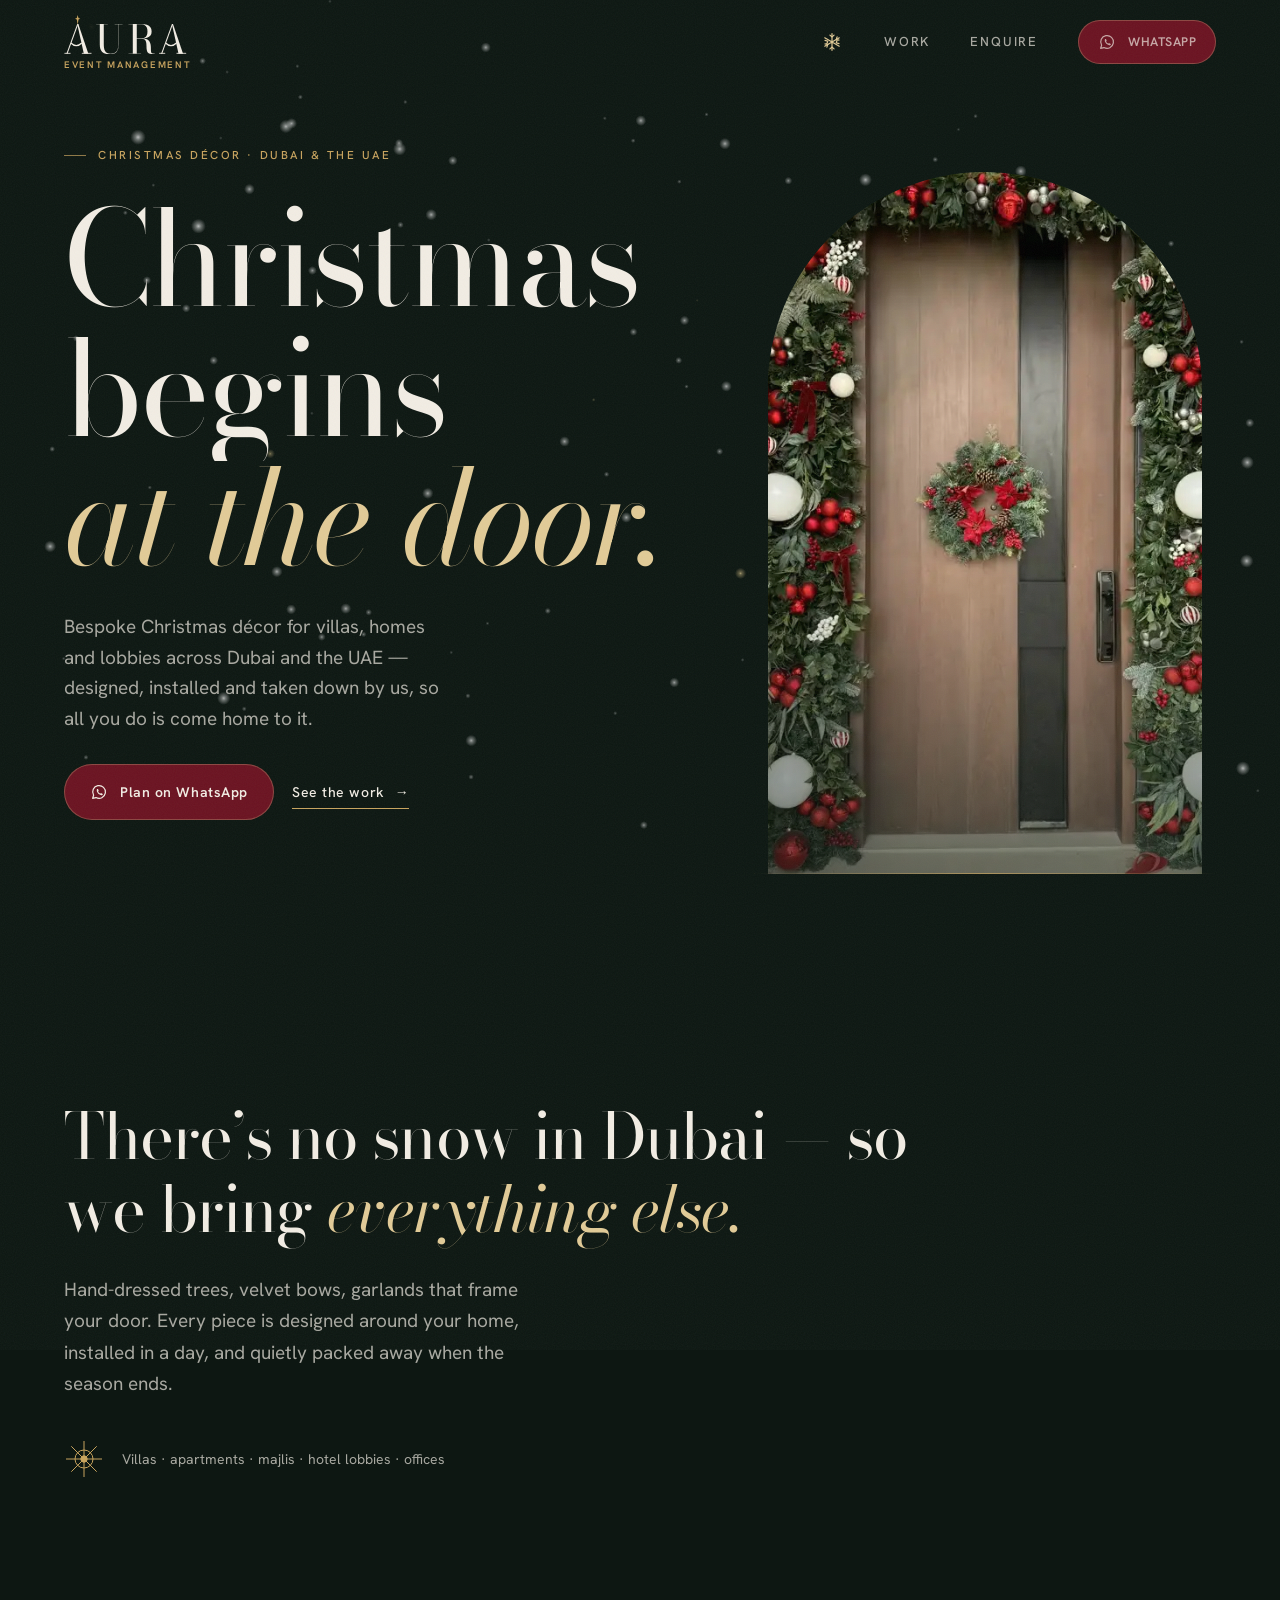
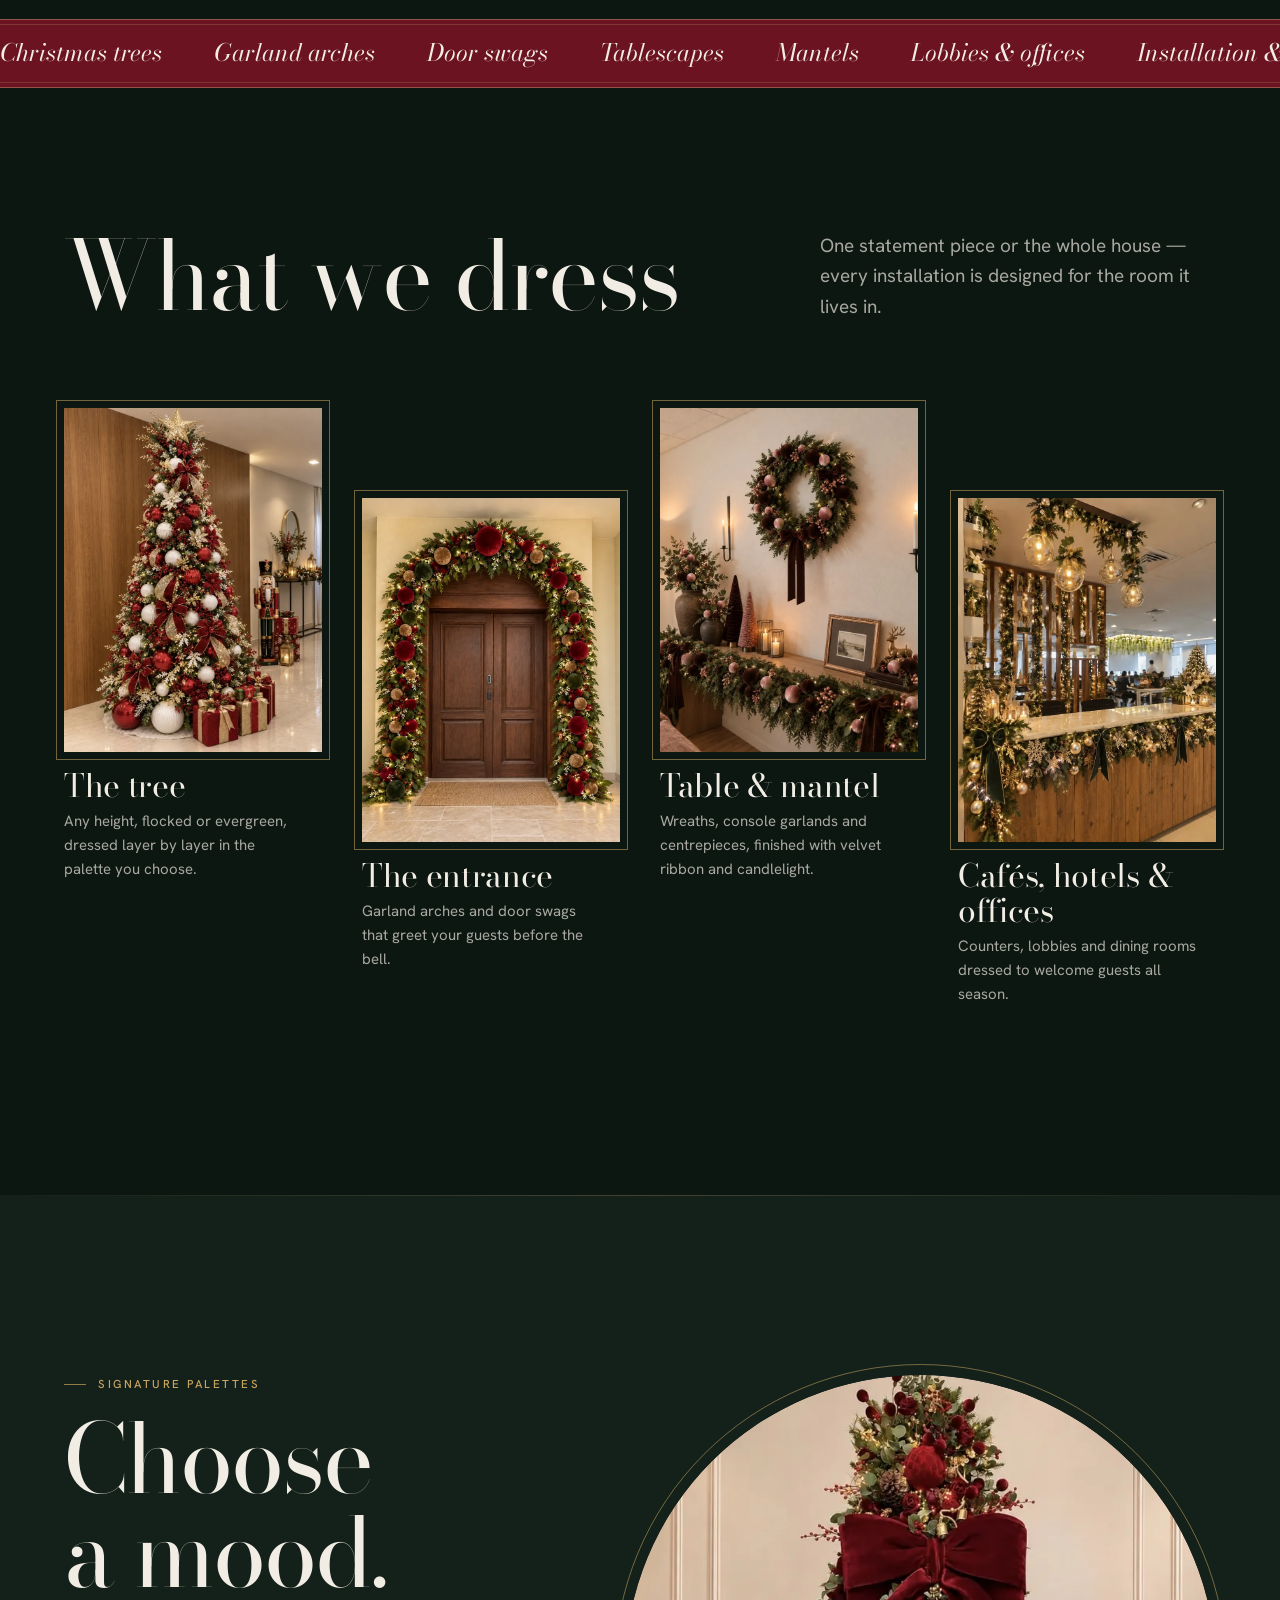
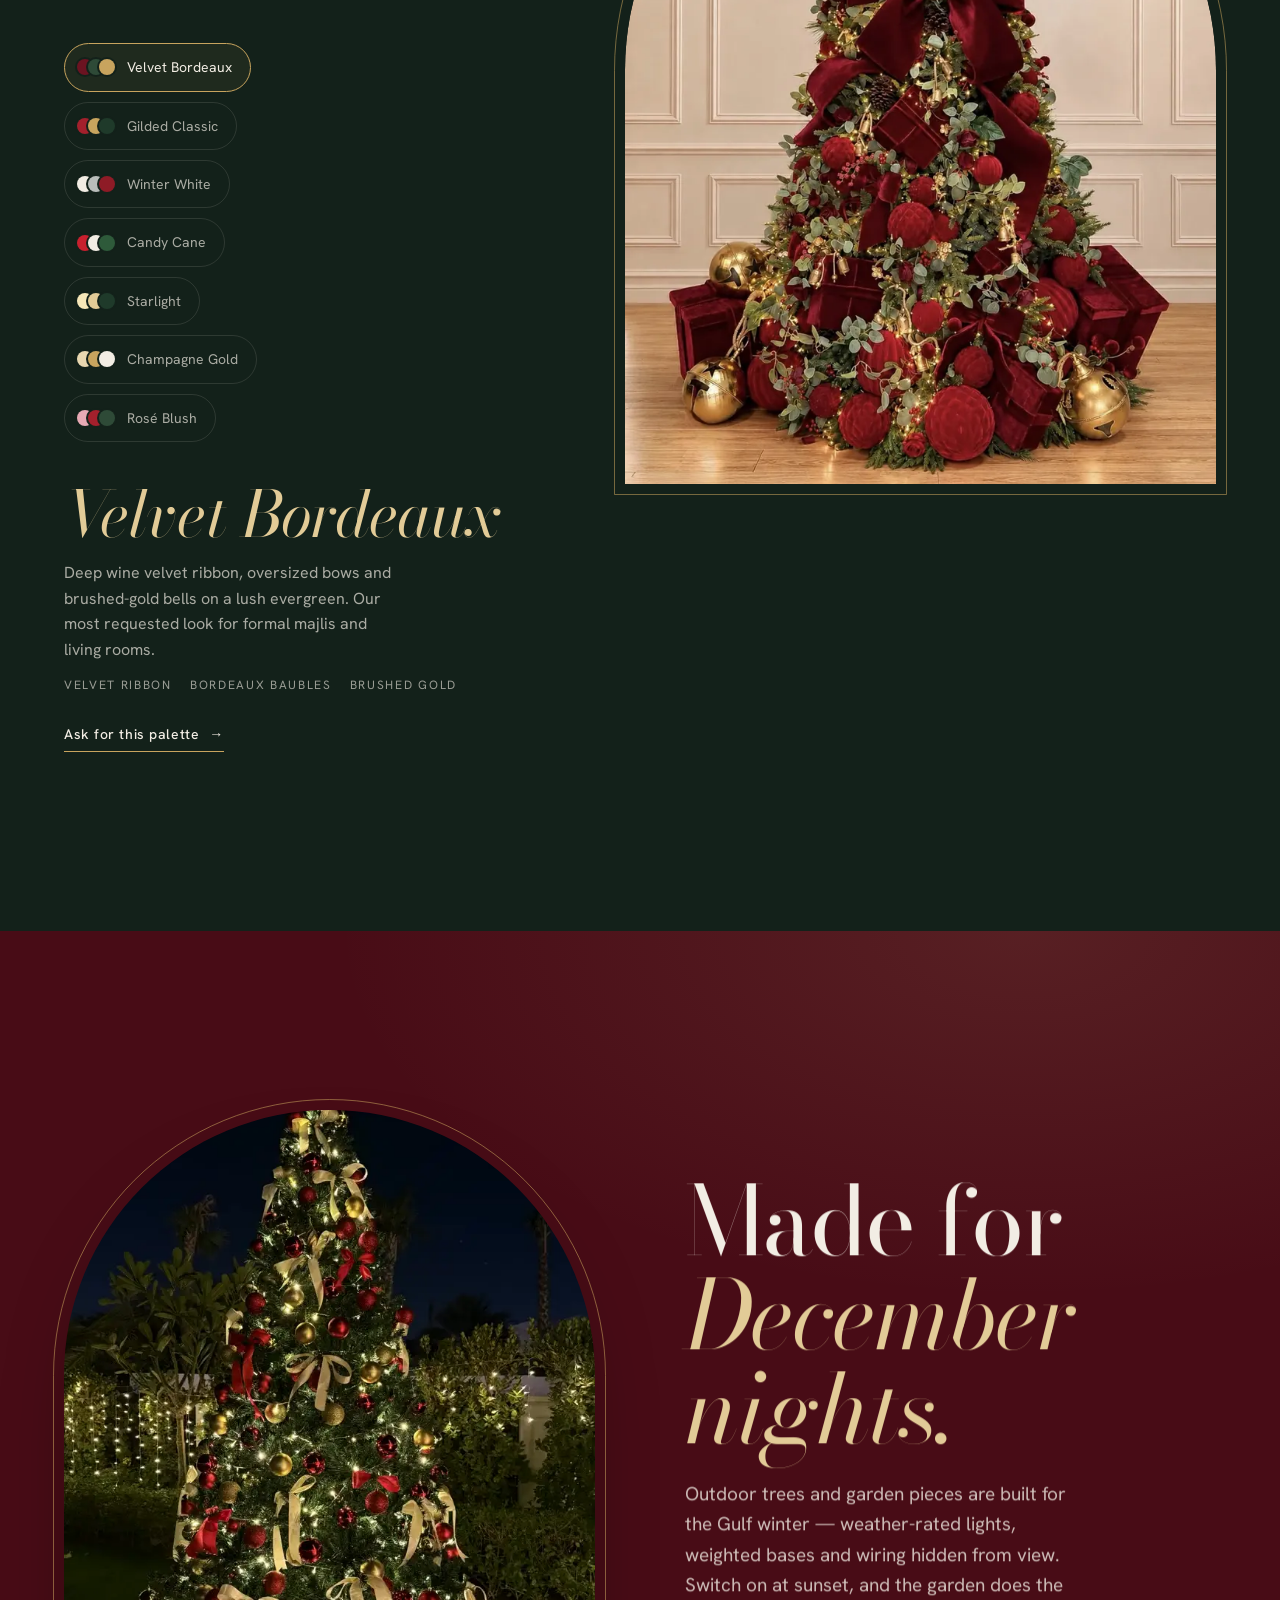
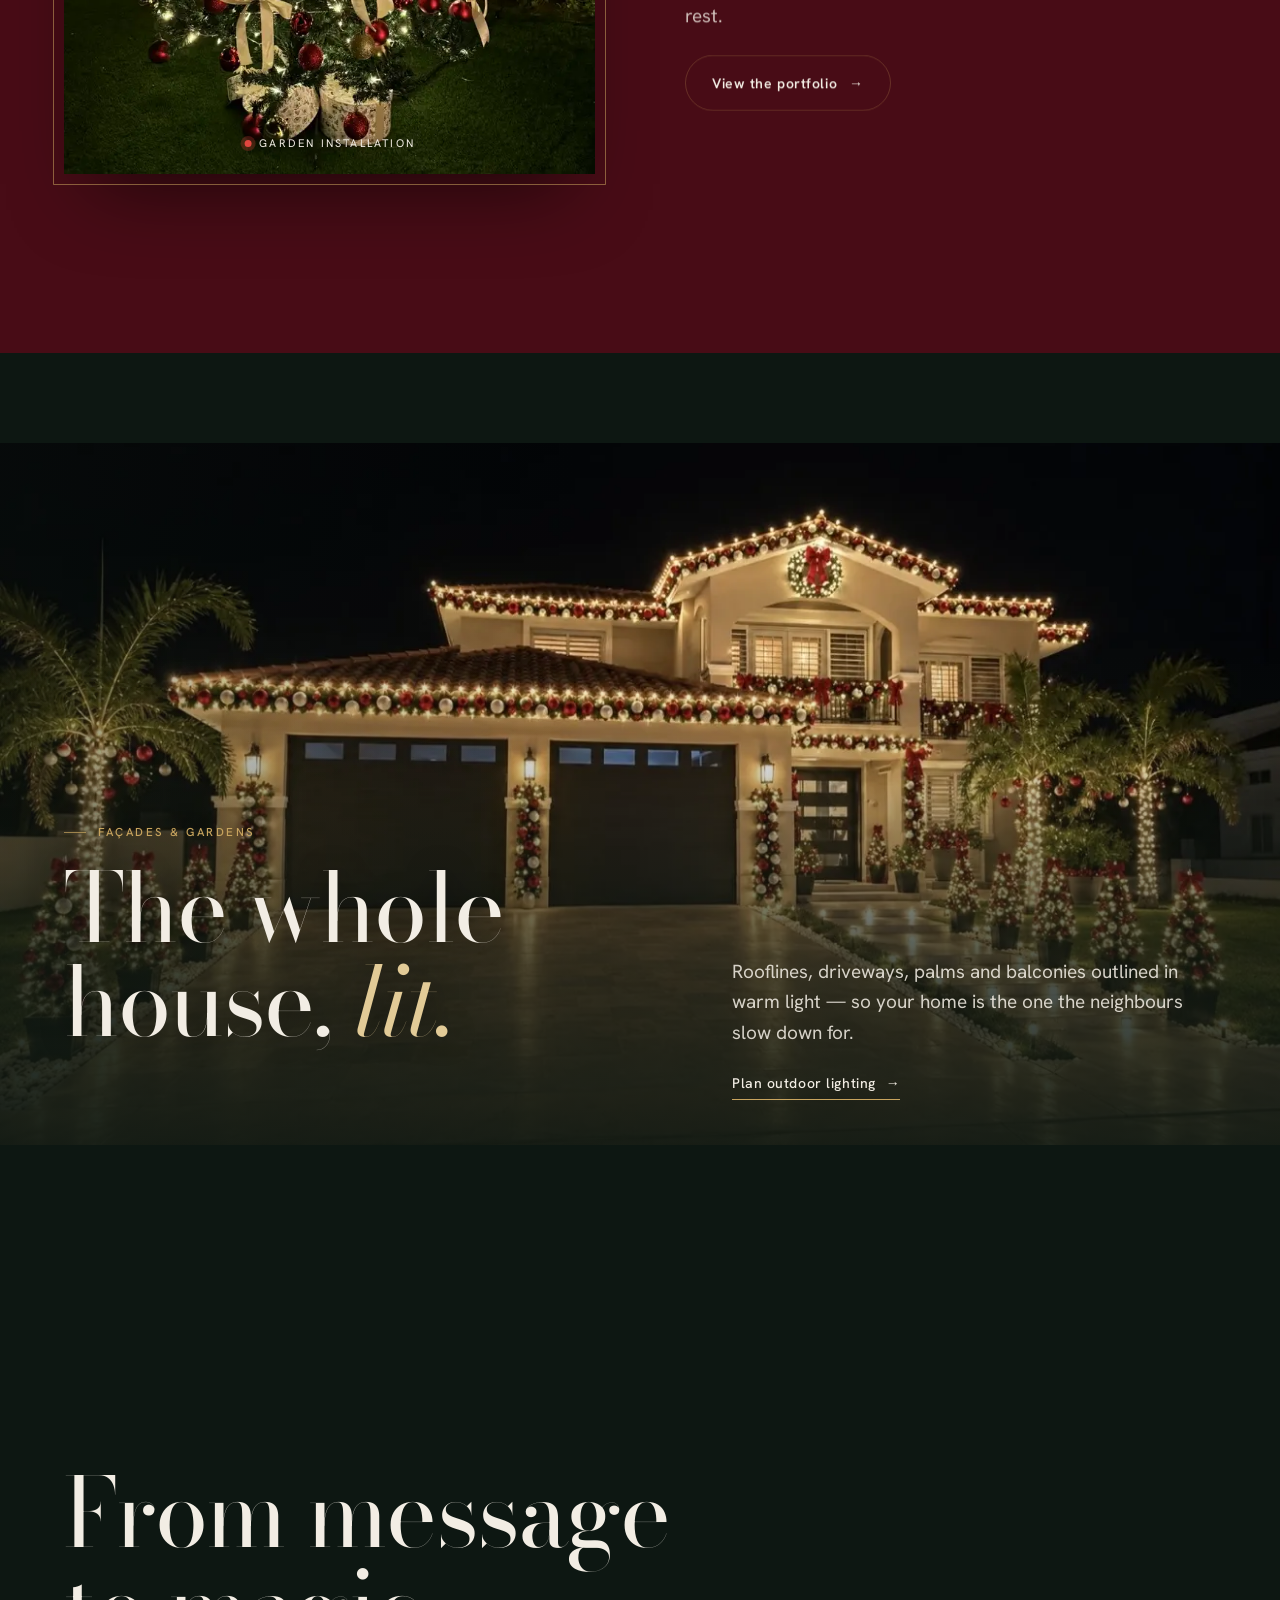
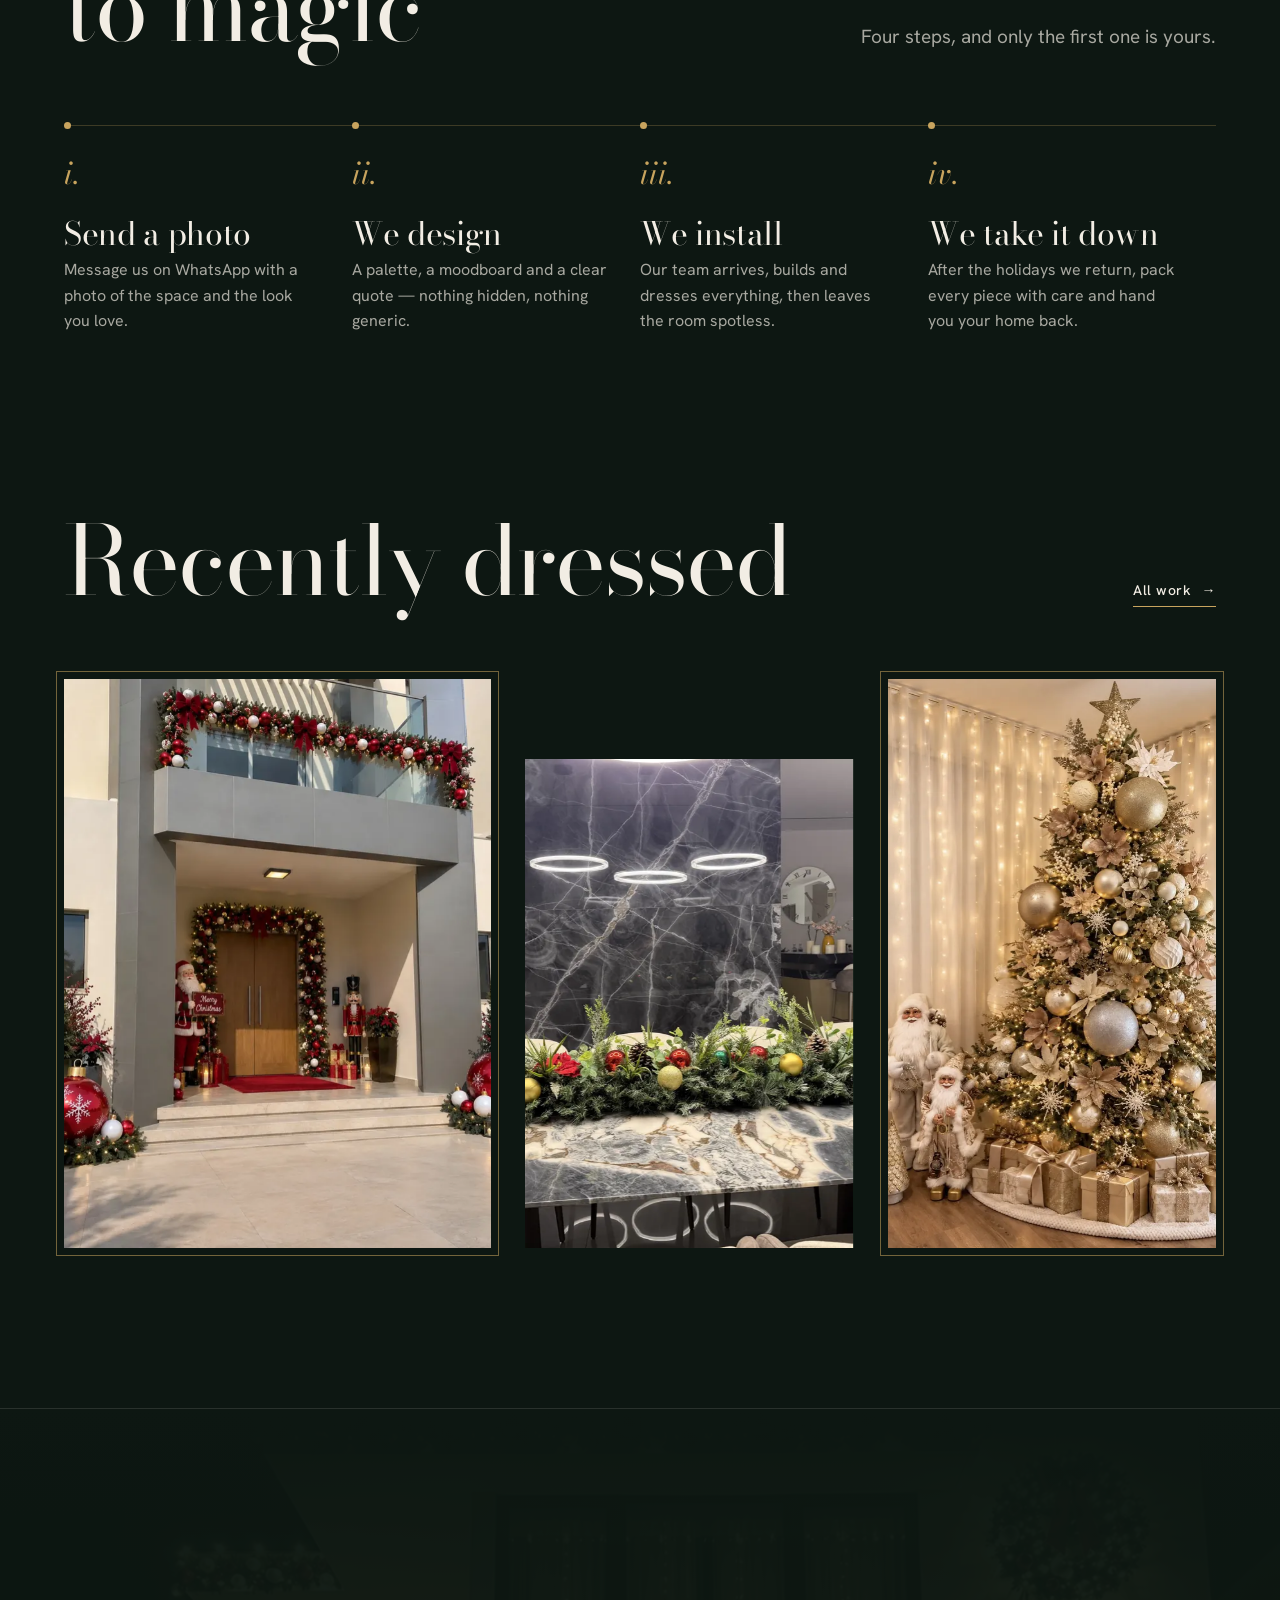
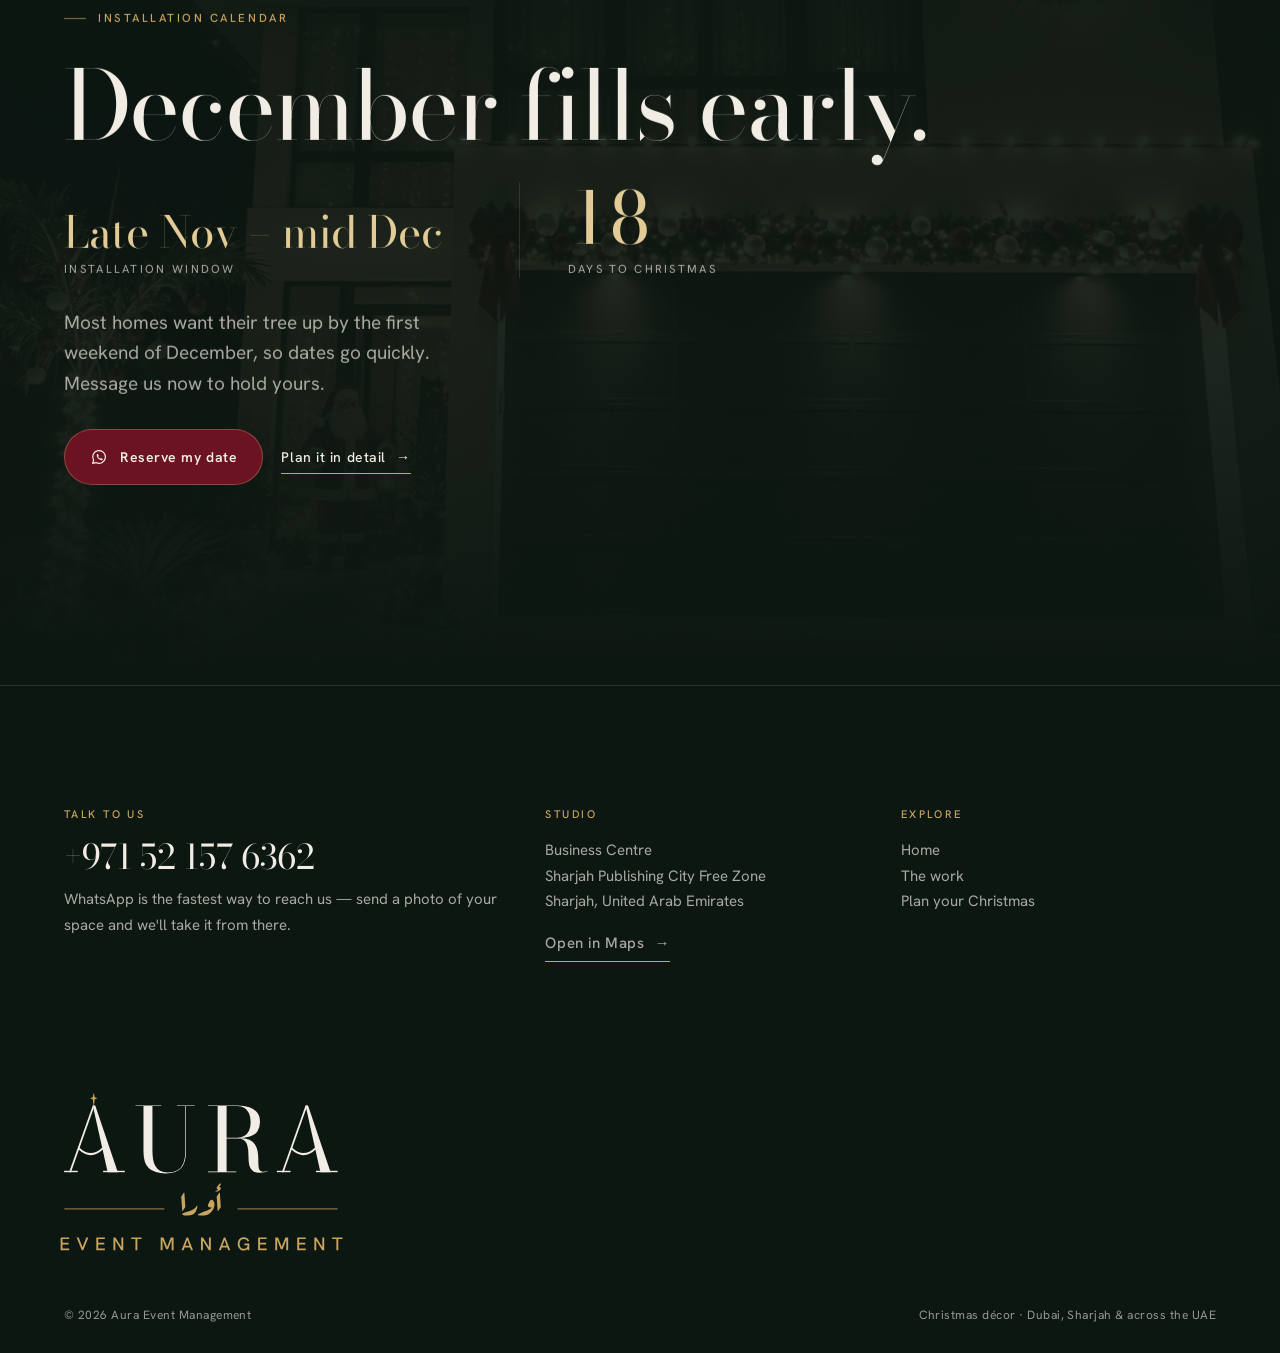
==== commit 87c87543: "Zoom fixes and showcase layout" ====
--- a/index.html
+++ b/index.html
@@ -28,7 +28,7 @@
 <link rel="manifest" href="/site.webmanifest">
 <link rel="preload" href="/assets/fonts/bodoni-moda-latin-standard-normal.woff2" as="font" type="font/woff2" crossorigin>
 <link rel="preload" as="image" href="/media/film-doorway-poster.webp" fetchpriority="high">
-<link rel="stylesheet" href="/assets/aura.min.css?v=71bfeb2d3b">
+<link rel="stylesheet" href="/assets/aura.min.css?v=000f18ee01">
 <script src="/assets/boot.js?v=880e06f919"></script>
 <script type="application/ld+json">{"@context":"https://schema.org","@type":"LocalBusiness","name":"Aura Event Management","description":"Bespoke Christmas décor and installation across Dubai and the UAE.","url":"https://aura-event-management.vercel.app","image":"https://aura-event-management.vercel.app/img/og.jpg","logo":"https://aura-event-management.vercel.app/assets/logo/apple-touch-icon.png","telephone":"+971521576362","contactPoint":{"@type":"ContactPoint","telephone":"+971521576362","contactType":"customer service","availableLanguage":["English","Arabic"]},"address":{"@type":"PostalAddress","streetAddress":"Business Centre, Sharjah Publishing City Free Zone","addressLocality":"Sharjah","addressCountry":"AE"},"areaServed":"United Arab Emirates"}</script>
 </head>
@@ -240,6 +240,6 @@
 <script src="/assets/vendor/gsap.min.js" defer></script>
 <script src="/assets/vendor/ScrollTrigger.min.js" defer></script>
 <script src="/assets/vendor/lenis.min.js" defer></script>
-<script src="/assets/aura.min.js?v=0eb421596b" defer></script>
+<script src="/assets/aura.min.js?v=1932594664" defer></script>
 </body>
 </html>
--- a/assets/aura.min.css
+++ b/assets/aura.min.css
@@ -1 +1 @@
-@font-face{font-family:Bodoni Moda;src:url(fonts/bodoni-moda-latin-standard-normal.woff2) format("woff2");font-weight:400 900;font-style:normal;font-display:swap}@font-face{font-family:Bodoni Moda;src:url(fonts/bodoni-moda-latin-standard-italic.woff2) format("woff2");font-weight:400 900;font-style:italic;font-display:swap}@font-face{font-family:Hanken Grotesk;src:url(fonts/hanken-grotesk-latin-wght-normal.woff2) format("woff2");font-weight:100 900;font-style:normal;font-display:swap}@font-face{font-family:Aref Ruqaa;src:url(fonts/aref-ruqaa-arabic-700-normal.woff2) format("woff2");font-weight:700;font-style:normal;font-display:swap}:root{color-scheme:dark;--pine:#0D1712;--pine-2:#13211A;--pine-3:#1A2C23;--velvet:#6B1321;--velvet-deep:#480C16;--gilt:#C8A45E;--gilt-soft:#E2CB97;--frost:#F2EDE4;--mist:rgba(242,237,228,.68);--faint:rgba(242,237,228,.6);--line:rgba(200,164,94,.26);--line-soft:rgba(242,237,228,.12);--display:"Bodoni Moda","Bodoni 72","Didot",Georgia,serif;--text:"Hanken Grotesk","Helvetica Neue",Arial,sans-serif;--arabic:"Aref Ruqaa","Geeza Pro","Noto Naskh Arabic",serif;--gutter:clamp(18px,5vw,64px);--max:1320px;--ease:cubic-bezier(.22,.8,.2,1);--wa:"https://wa.me/971521576362"}*,*:before,*:after{box-sizing:border-box}html{-webkit-text-size-adjust:100%;background:var(--pine);overflow-x:clip}html.lenis,html.lenis body{height:auto}.lenis.lenis-smooth{scroll-behavior:auto!important}body{margin:0;background:var(--pine);color:var(--frost);font-family:var(--text);font-size:16px;line-height:1.6;font-weight:400;-webkit-font-smoothing:antialiased;text-rendering:optimizeLegibility;overflow-x:hidden}img,video{display:block;max-width:100%}a{color:inherit;text-decoration:none}button{font:inherit;color:inherit;background:none;border:0;cursor:pointer}:focus-visible{outline:1.5px solid var(--gilt);outline-offset:4px;border-radius:2px}::selection{background:var(--velvet);color:var(--frost)}@media (max-width:899px){body:after{display:none}}body:after{content:"";position:fixed;inset:-50%;pointer-events:none;z-index:90;opacity:.05;background-image:url("data:image/svg+xml,%3Csvg xmlns='http://www.w3.org/2000/svg' width='160' height='160'%3E%3Cfilter id='n'%3E%3CfeTurbulence type='fractalNoise' baseFrequency='.9' numOctaves='2' stitchTiles='stitch'/%3E%3C/filter%3E%3Crect width='100%25' height='100%25' filter='url(%23n)'/%3E%3C/svg%3E")}.skip{position:absolute;left:12px;top:-60px;z-index:200;background:var(--frost);color:var(--pine);padding:10px 16px;border-radius:999px;font-size:14px;font-weight:600;transition:top .2s}.skip:focus{top:calc(12px + env(safe-area-inset-top,0px))}.wrap{width:100%;max-width:var(--max);margin-inline:auto;padding-inline:var(--gutter)}.eyebrow{font-family:var(--text);font-size:11.5px;font-weight:500;letter-spacing:.22em;text-transform:uppercase;color:var(--gilt);display:inline-flex;align-items:center;gap:12px}.eyebrow:before{content:"";width:22px;height:1px;background:currentColor;opacity:.7}.display{font-family:var(--display);font-weight:400;letter-spacing:-.02em;line-height:.98;font-variation-settings:"opsz" 96;margin:0;text-wrap:balance}.display em{font-style:italic;color:var(--gilt-soft);font-weight:400}.h2{font-size:clamp(40px,9.5vw,96px)}.h3{font-family:var(--display);font-weight:400;font-size:clamp(24px,5.4vw,32px);line-height:1.1;margin:0;letter-spacing:-.01em}.lede{font-size:clamp(16px,3.9vw,19px);line-height:1.6;color:var(--mist);max-width:36ch;margin:0}.small{font-size:13px;color:var(--faint)}.btn{--h:56px;display:inline-flex;align-items:center;justify-content:center;gap:12px;height:var(--h);padding-inline:26px;border-radius:999px;font-size:14px;font-weight:600;letter-spacing:.04em;white-space:nowrap;transition:background .4s var(--ease),color .4s var(--ease),border-color .4s var(--ease),transform .4s var(--ease)}.btn svg{width:18px;height:18px;flex:none}.btn-velvet{background:var(--velvet);color:var(--frost);box-shadow:inset 0 0 0 1px #e2cb9747}.btn-velvet:hover{background:#7e1829}.btn-ghost{border:1px solid var(--line);color:var(--frost)}.btn-ghost:hover{border-color:var(--gilt);color:var(--gilt-soft)}.link-u{position:relative;display:inline-flex;align-items:center;gap:10px;font-size:14px;font-weight:500;letter-spacing:.04em;padding-block:6px}.link-u:after{content:"";position:absolute;left:0;right:0;bottom:0;height:1px;background:var(--gilt);transform-origin:right;transition:transform .6s var(--ease)}.link-u:hover:after{transform:scaleX(0)}.arrow{display:inline-block;transition:transform .5s var(--ease)}a:hover .arrow{transform:translate(5px)}.site-header{position:fixed;top:0;left:0;right:0;z-index:50;padding-top:env(safe-area-inset-top,0px);transition:background .5s var(--ease),transform .5s var(--ease),border-color .5s;border-bottom:1px solid transparent}.site-header.is-solid{background:#0d1712d1;backdrop-filter:blur(14px);-webkit-backdrop-filter:blur(14px);border-color:var(--line-soft)}.site-header.is-hidden{transform:translateY(-100%)}.nav{display:flex;align-items:center;justify-content:space-between;height:68px}.brand{display:flex;align-items:baseline;gap:10px;line-height:1}.brand-word{font-family:var(--display);font-size:24px;letter-spacing:.32em;font-weight:500;margin-right:-.32em}.brand-ar{font-family:var(--arabic);font-size:17px;color:var(--gilt);font-weight:700;transform:translateY(1px)}.nav-links{display:flex;align-items:center;gap:clamp(18px,4vw,40px);font-size:13px;letter-spacing:.14em;text-transform:uppercase;font-weight:500}.nav-links a{position:relative;padding-block:8px;color:var(--mist);transition:color .3s}.nav-links a:hover,.nav-links a[aria-current=page]{color:var(--frost)}.nav-links a[aria-current=page]:after{content:"";position:absolute;left:50%;bottom:0;width:4px;height:4px;border-radius:50%;background:var(--gilt);transform:translate(-50%)}.nav-cta{display:none}@media (min-width:860px){.nav{height:84px}.nav-cta{display:inline-flex}.nav-cta.btn{--h:44px;padding-inline:20px;font-size:12.5px}}.wa-float{position:fixed;z-index:60;right:16px;bottom:calc(16px + env(safe-area-inset-bottom,0px));width:58px;height:58px;border-radius:50%;display:grid;place-items:center;background:var(--velvet);color:var(--frost);box-shadow:0 12px 30px -8px #0009,inset 0 0 0 1px #e2cb9759;transition:transform .5s var(--ease),opacity .5s}.wa-float svg{width:26px;height:26px}.wa-float:before{content:"";position:absolute;inset:-4px;border-radius:50%;border:1px solid var(--gilt);opacity:0;animation:halo 2.4s var(--ease) 2 1.5s}.wa-float:hover{transform:scale(1.06)}.wa-float .wa-tip{position:absolute;right:70px;white-space:nowrap;background:var(--frost);color:var(--pine);font-size:12.5px;font-weight:600;letter-spacing:.02em;padding:9px 14px;border-radius:999px;opacity:0;transform:translate(8px);transition:.4s var(--ease);pointer-events:none}.wa-float:hover .wa-tip{opacity:1;transform:none}.wa-float.is-tucked{transform:translateY(120px);opacity:0;pointer-events:none}@keyframes halo{0%{transform:scale(.9);opacity:0}30%{opacity:.7}to{transform:scale(1.35);opacity:0}}.curtain{position:fixed;inset:0;z-index:100;background:var(--velvet-deep);display:grid;place-items:center;pointer-events:none}.curtain .brand-word{font-size:clamp(34px,9vw,64px);color:var(--gilt-soft)}.curtain:after{content:"";position:absolute;inset:0;background:radial-gradient(120% 80% at 50% 0%,rgba(226,203,151,.12),transparent 60%)}.hero{position:relative;padding-top:calc(88px + env(safe-area-inset-top,0px));overflow:hidden}.hero-grid{display:grid;gap:28px}.hero-copy{display:grid;gap:16px;position:relative;z-index:2}.hero-title{font-size:clamp(44px,12.6vw,132px)}.hero-title .line,.page-title .line{display:block;overflow:hidden;padding-bottom:.16em;margin-bottom:-.16em}.hero-title .line{display:block;overflow:hidden;padding-bottom:.06em;margin-bottom:-.06em}.hero-title .line>span{display:inline-block}.hero-actions{display:flex;flex-wrap:wrap;gap:14px 18px;align-items:center}.hero-stage{position:relative;margin-inline:calc(var(--gutter) * -1)}.arch{position:relative;width:100%;aspect-ratio:4/5;overflow:hidden;clip-path:inset(0% 9% 0% 9% round 41vw 41vw 0 0);background:var(--pine-2)}.arch video,.arch img{width:100%;height:100%;object-fit:cover}.arch:after{content:"";position:absolute;inset:0;background:linear-gradient(180deg,transparent 55%,rgba(13,23,18,.55));pointer-events:none}.hero-meta{display:flex;justify-content:space-between;align-items:flex-end;gap:16px;padding-block:18px 8px;border-top:1px solid var(--line-soft);margin-top:4px;font-size:12px;letter-spacing:.16em;text-transform:uppercase;color:var(--mist)}.hero-meta strong{font-family:var(--display);font-size:28px;letter-spacing:0;text-transform:none;color:var(--gilt-soft);font-weight:400;display:block;line-height:1;margin-bottom:6px;font-variant-numeric:lining-nums tabular-nums}@media (min-width:900px){.hero{min-height:100svh;padding-top:120px;display:flex;align-items:center}.hero-grid{grid-template-columns:1.15fr .85fr;align-items:end;gap:5vw}.hero-copy{padding-bottom:6vh;gap:30px}.hero-stage{margin:0}.arch{aspect-ratio:auto;height:min(78vh,760px);clip-path:inset(0 0 0 0 round 400px 400px 0 0)}.hero-meta{grid-column:1/-1}}.statement{padding-block:clamp(96px,18vw,200px) clamp(72px,12vw,140px)}.statement p{font-family:var(--display);font-size:clamp(28px,6.6vw,64px);line-height:1.14;letter-spacing:-.015em;margin:0;max-width:22ch;text-wrap:pretty;font-variation-settings:"opsz" 72}.statement p em{color:var(--gilt-soft)}.statement .rest{font-family:var(--text);font-size:clamp(16px,3.9vw,19px);line-height:1.65;color:var(--mist);max-width:44ch;margin-top:28px;letter-spacing:0}.statement-foot{display:flex;gap:18px;align-items:center;margin-top:40px;color:var(--mist);font-size:14px}.statement-foot .ornament{width:40px;height:40px;flex:none;color:var(--gilt)}.s-head{display:grid;gap:18px;margin-bottom:clamp(36px,7vw,72px)}@media (min-width:900px){.s-head{grid-template-columns:1fr auto;align-items:end}}.dress{padding-bottom:clamp(96px,14vw,180px)}.rail{display:grid;grid-auto-flow:column;grid-auto-columns:78%;gap:16px;overflow-x:auto;scroll-snap-type:x mandatory;padding-inline:var(--gutter);scroll-padding-inline:var(--gutter);margin-inline:calc(var(--gutter) * -1);padding-bottom:8px;scrollbar-width:none}.rail::-webkit-scrollbar{display:none}.card{scroll-snap-align:start;display:grid;gap:16px;align-content:start}.card-media{position:relative;overflow:hidden;aspect-ratio:3/4;background:var(--pine-2)}.card-media img{width:100%;height:100%;object-fit:cover;transition:transform 1.4s var(--ease)}.card:hover .card-media img{transform:scale(1.05)}.card-body{display:grid;gap:6px}.card-body p{margin:0;color:var(--mist);font-size:15px;max-width:30ch}.card-kicker{font-size:11px;letter-spacing:.2em;text-transform:uppercase;color:var(--gilt)}.rail-hint{display:flex;align-items:center;gap:10px;margin-top:18px;font-size:12px;letter-spacing:.14em;text-transform:uppercase;color:var(--faint)}.rail-hint i{flex:1;height:1px;background:var(--line-soft);position:relative;overflow:hidden}.rail-hint i b{position:absolute;left:0;top:0;bottom:0;width:25%;background:var(--gilt);transition:transform .2s linear}@media (min-width:900px){.rail{grid-auto-flow:row;grid-template-columns:repeat(4,1fr);overflow:visible;margin:0;padding:0;gap:clamp(18px,2vw,32px)}.rail .card:nth-child(2n){margin-top:90px}.rail-hint{display:none}}.palettes{padding-block:clamp(96px,14vw,180px);background:var(--pine-2);position:relative}.palettes:before{content:"";position:absolute;inset:0 0 auto;height:1px;background:linear-gradient(90deg,transparent,var(--line),transparent)}.pal-grid{display:grid;gap:28px;grid-template-columns:minmax(0,1fr)}.pal-left,.pal-info,.pal-stage{min-width:0}.pal-left{display:grid;gap:28px}.pal-tabs{display:flex;gap:10px;overflow-x:auto;scrollbar-width:none;margin-inline:calc(var(--gutter) * -1);padding-inline:var(--gutter);padding-bottom:4px}.pal-tabs::-webkit-scrollbar{display:none}.pal-tab{flex:none;display:flex;align-items:center;gap:12px;padding:12px 18px 12px 12px;border-radius:999px;border:1px solid var(--line-soft);font-size:14px;color:var(--mist);transition:.4s var(--ease);text-align:left}.pal-tab[aria-selected=true]{border-color:var(--gilt);color:var(--frost);background:#c8a45e12}.sw{display:flex}.sw span{width:16px;height:16px;border-radius:50%;box-shadow:0 0 0 2px var(--pine-2);margin-left:-5px}.sw span:first-child{margin-left:0}.pal-stage{position:relative;aspect-ratio:4/5;overflow:hidden;background:var(--pine)}.pal-stage img{position:absolute;inset:0;width:100%;height:100%;object-fit:cover;opacity:0;transform:scale(1.06);transition:opacity 1s var(--ease),transform 1.8s var(--ease)}.pal-stage img.is-on{opacity:1;transform:none}.pal-info{display:grid;gap:14px;align-content:start}.pal-name{font-family:var(--display);font-size:clamp(36px,8vw,64px);line-height:1;margin:0;font-style:italic;color:var(--gilt-soft);letter-spacing:-.01em}.pal-desc{margin:0;color:var(--mist);max-width:38ch;min-height:5em}.pal-notes{display:flex;flex-wrap:wrap;gap:8px 18px;font-size:12px;letter-spacing:.14em;text-transform:uppercase;color:var(--faint);margin:0;padding:0;list-style:none}@media (min-width:900px){.pal-grid{grid-template-columns:minmax(0,.9fr) minmax(0,1.1fr);grid-template-areas:"left stage" "info stage";gap:40px 6vw;align-items:start}.pal-left{grid-area:left}.pal-info{grid-area:info}.pal-stage{grid-area:stage}.pal-tabs{flex-direction:column;overflow:visible;margin:0;padding:0;align-items:flex-start}.pal-left{display:grid;gap:44px}.pal-stage{aspect-ratio:5/6;order:2}}.film{position:relative;background:var(--velvet-deep);padding-block:clamp(96px,14vw,180px);overflow:hidden}.film:before{content:"";position:absolute;inset:0;background:radial-gradient(90% 60% at 80% 0%,rgba(226,203,151,.1),transparent 60%)}.film-grid{display:grid;gap:36px;position:relative}.film-frame{position:relative;overflow:hidden;aspect-ratio:4/5;box-shadow:0 40px 80px -30px #0009}.film-frame video{width:100%;height:100%;object-fit:cover}.film-tag{position:absolute;left:16px;bottom:16px;display:flex;align-items:center;gap:8px;font-size:11px;letter-spacing:.2em;text-transform:uppercase;color:var(--frost)}.film-tag:before{content:"";width:7px;height:7px;border-radius:50%;background:#e0463f;box-shadow:0 0 0 4px #e0463f40}.film .lede{color:#f2ede4c7}@media (min-width:900px){.film-grid{grid-template-columns:1fr 1fr;align-items:center;gap:7vw}.film-frame{max-height:84vh}}.process{padding-block:clamp(96px,14vw,180px)}.steps{list-style:none;margin:0;padding:0;display:grid;counter-reset:s}.step{display:grid;grid-template-columns:56px 1fr;gap:6px 18px;padding-block:28px;border-top:1px solid var(--line-soft)}.step:last-child{border-bottom:1px solid var(--line-soft)}.step-n{font-family:var(--display);font-style:italic;font-size:30px;line-height:1;color:var(--gilt);grid-row:span 2}.step p{margin:0;color:var(--mist);max-width:40ch}@media (min-width:900px){.steps{grid-template-columns:repeat(4,1fr);gap:0}.step{grid-template-columns:1fr;border-top:1px solid var(--line);border-bottom:0!important;padding:32px 32px 0 0;position:relative}.step:before{content:"";position:absolute;top:-4px;left:0;width:7px;height:7px;border-radius:50%;background:var(--gilt)}.step-n{grid-row:auto;margin-bottom:22px}}.recent{padding-bottom:clamp(96px,14vw,160px)}.recent-grid{display:grid;grid-template-columns:1fr 1fr;gap:12px}.recent-grid a{position:relative;overflow:hidden;background:var(--pine-2)}.recent-grid a:first-child{grid-row:span 2}.recent-grid img{width:100%;height:100%;object-fit:cover;aspect-ratio:3/4;transition:transform 1.4s var(--ease)}.recent-grid a:first-child img{aspect-ratio:auto}.recent-grid a:hover img{transform:scale(1.04)}@media (min-width:900px){.recent-grid{grid-template-columns:1.3fr 1fr 1fr;gap:20px}.recent-grid a:first-child{grid-row:auto}.recent-grid img,.recent-grid a:first-child img{aspect-ratio:3/4}.recent-grid a:nth-child(2){margin-top:80px}}.book{position:relative;padding-block:clamp(110px,16vw,200px);text-align:left;overflow:hidden;border-top:1px solid var(--line-soft)}.book-bg{position:absolute;inset:0;opacity:.22}.book-bg img{width:100%;height:100%;object-fit:cover;filter:saturate(.8)}.book-bg:after{content:"";position:absolute;inset:0;background:linear-gradient(180deg,var(--pine) 0%,rgba(13,23,18,.6) 50%,var(--pine) 100%)}.book .wrap{position:relative;display:grid;gap:30px}.count{display:flex;gap:clamp(18px,5vw,48px);align-items:flex-end;flex-wrap:wrap}.count div{display:grid;gap:4px}.count b{font-family:var(--display);font-weight:400;font-size:clamp(56px,15vw,140px);line-height:.9;color:var(--gilt-soft);font-variant-numeric:lining-nums tabular-nums;letter-spacing:-.02em}.count span{font-size:11.5px;letter-spacing:.2em;text-transform:uppercase;color:var(--mist)}.site-footer{padding-top:clamp(72px,10vw,120px);padding-bottom:calc(28px + env(safe-area-inset-bottom,0px));border-top:1px solid var(--line-soft);position:relative;overflow:hidden}.foot-grid{display:grid;gap:40px}.foot-col .foot-h{margin:0 0 14px;font-size:11px;letter-spacing:.22em;text-transform:uppercase;color:var(--gilt);font-weight:500}.foot-col p,.foot-col a{margin:0;color:var(--mist);font-size:15px;line-height:1.7}.foot-col a:hover{color:var(--frost)}.foot-col .big{font-family:var(--display);font-size:clamp(26px,6vw,34px);color:var(--frost);letter-spacing:-.01em;line-height:1.15}.foot-base{display:flex;flex-wrap:wrap;justify-content:space-between;gap:10px;margin-top:22px;font-size:12px;color:var(--faint);letter-spacing:.04em}@media (min-width:900px){.foot-grid{grid-template-columns:1.4fr 1fr 1fr}}.page-head{padding-top:calc(128px + env(safe-area-inset-top,0px));padding-bottom:clamp(40px,7vw,80px);display:grid;gap:22px}.page-title{font-size:clamp(58px,17vw,180px)}.filters{display:flex;gap:8px;overflow-x:auto;scrollbar-width:none;margin:0 calc(var(--gutter) * -1) 28px;padding-inline:var(--gutter)}.filters::-webkit-scrollbar{display:none}.filters .chip{flex:none}.chip{height:40px;padding-inline:18px;border-radius:999px;border:1px solid var(--line-soft);font-size:13px;letter-spacing:.06em;color:var(--mist);transition:.35s var(--ease)}.chip[aria-pressed=true],.chip:has(input:checked){border-color:var(--gilt);color:var(--frost);background:#c8a45e14}.masonry{columns:2;column-gap:12px}.tile{break-inside:avoid;margin:0 0 12px;position:relative;overflow:hidden;background:var(--pine-2);cursor:zoom-in;display:block;width:100%;padding:0;text-align:left}.tile img{width:100%;height:auto;transition:transform 1.4s var(--ease),opacity .6s}.tile:hover img{transform:scale(1.04)}.tile figcaption{position:absolute;left:0;right:0;bottom:0;padding:40px 14px 12px;font-size:12.5px;letter-spacing:.02em;background:linear-gradient(transparent,#0d1712e6);color:var(--frost);opacity:0;transition:opacity .5s}.tile:hover figcaption,.tile:focus-visible figcaption{opacity:1}.tile.is-out{display:none}@media (hover:none){.tile figcaption{opacity:1;padding-top:34px;font-size:13px}}@media (min-width:900px){.masonry{columns:3;column-gap:20px}.tile{margin-bottom:20px}}.films-row{display:grid;gap:16px;padding-block:clamp(80px,12vw,150px)}.films-row .film-frame{aspect-ratio:4/5}@media (min-width:900px){.films-row{grid-template-columns:1fr 1fr 1fr;gap:20px;align-items:end}.films-row .film-copy{align-self:center;padding-right:3vw}}.lb{position:fixed;inset:0;z-index:80;background:#080e0bf5;display:grid;grid-template-rows:auto 1fr auto;padding:calc(12px + env(safe-area-inset-top,0px)) 12px calc(16px + env(safe-area-inset-bottom,0px))}.lb[hidden]{display:none}.lb-top{display:flex;justify-content:space-between;align-items:center;padding:6px 6px 12px;font-size:12px;letter-spacing:.16em;text-transform:uppercase;color:var(--mist)}.lb-fig{margin:0;display:grid;place-items:center;min-height:0}.lb-fig img{max-height:100%;max-width:100%;object-fit:contain}.lb-bar{display:flex;justify-content:space-between;align-items:center;gap:12px;padding-top:12px}.lb-cap{font-family:var(--display);font-style:italic;font-size:18px;color:var(--gilt-soft);text-align:center;flex:1}.icon-btn{width:48px;height:48px;border-radius:50%;border:1px solid var(--line-soft);display:grid;place-items:center;flex:none;transition:.3s}.icon-btn:hover{border-color:var(--gilt)}.icon-btn svg{width:18px;height:18px}.enq-grid{display:grid;gap:56px;padding-bottom:clamp(96px,14vw,160px)}.composer{display:grid;gap:30px;background:var(--pine-2);padding:clamp(22px,5vw,44px);border:1px solid var(--line-soft);position:relative}.field{display:grid;gap:12px;border:0;padding:0;margin:0;min-width:0}.field>label,.field legend{font-size:11.5px;letter-spacing:.2em;text-transform:uppercase;color:var(--gilt);padding:0;font-weight:500}.field input[type=text],.field input[type=date],.field select,.field textarea{width:100%;background:transparent;border:0;border-bottom:1px solid var(--line);color:var(--frost);font:inherit;font-size:17px;padding:10px 0 12px;border-radius:0;outline:0;transition:border-color .3s}.field select{appearance:none;background-image:linear-gradient(45deg,transparent 50%,var(--gilt) 50%),linear-gradient(135deg,var(--gilt) 50%,transparent 50%);background-position:calc(100% - 10px) 55%,calc(100% - 5px) 55%;background-size:5px 5px;background-repeat:no-repeat}.field select option{background:var(--pine-2)}.field textarea{resize:vertical;min-height:84px}.field input:focus,.field select:focus,.field textarea:focus{border-color:var(--gilt)}.field ::placeholder{color:var(--faint)}.chips{display:flex;flex-wrap:wrap;gap:8px}.chips label{position:relative}.chips input{position:absolute;opacity:0;inset:0;cursor:pointer}.chips .chip{display:inline-flex;align-items:center}.chips input:focus-visible+.chip{outline:1.5px solid var(--gilt);outline-offset:3px}.chips input:checked+.chip{border-color:var(--gilt);color:var(--frost);background:#c8a45e1a}.two{display:grid;gap:30px}@media (min-width:640px){.two{grid-template-columns:1fr 1fr}}.preview{font-size:15px;color:var(--mist);border-left:1px solid var(--line);padding-left:14px;white-space:pre-line;margin:0}.aside{display:grid;gap:44px;align-content:start}.aside-block{display:grid;gap:12px}.aside-block .big{font-family:var(--display);font-size:clamp(28px,6.5vw,40px);line-height:1.1;letter-spacing:-.01em}.aside-block p{margin:0;color:var(--mist)}.copy-row{display:flex;flex-wrap:wrap;gap:10px 18px;align-items:center}.faq details{border-top:1px solid var(--line-soft);padding-block:20px}.faq details:last-child{border-bottom:1px solid var(--line-soft)}.faq summary{list-style:none;cursor:pointer;display:flex;justify-content:space-between;gap:16px;font-family:var(--display);font-size:21px;line-height:1.25}.faq summary::-webkit-details-marker{display:none}.faq summary:after{content:"+";font-family:var(--text);color:var(--gilt);font-size:22px;line-height:1;transition:transform .4s var(--ease)}.faq details[open] summary:after{transform:rotate(45deg)}.faq details p{margin:12px 0 0;color:var(--mist);max-width:52ch}@media (min-width:980px){.enq-grid{grid-template-columns:1.25fr .75fr;gap:6vw}}.gsap-on [data-reveal]{will-change:transform,opacity}@media (prefers-reduced-motion:reduce){*,*:before,*:after{animation:none!important;transition:none!important}.js .statement .w{opacity:1}}.hero-stage:after{content:"";position:absolute;left:0;right:0;bottom:0;height:1px;background:linear-gradient(90deg,transparent,var(--gilt),transparent);opacity:.7}.arch-line{position:absolute;inset:0;pointer-events:none;overflow:visible;display:none}.arch-line path{fill:none;stroke:var(--gilt);stroke-width:1;opacity:.75}@media (min-width:900px){.arch-line{display:block}.hero-stage{padding:14px 14px 0}.hero-meta{border-top:0}}@media (max-width:420px){.hero-actions .btn{padding-inline:20px}}.window{display:flex;flex-wrap:wrap;gap:22px clamp(40px,6vw,96px);align-items:stretch}.window div+div{border-left:1px solid var(--line-soft);padding-left:clamp(22px,4vw,48px)}.window div{display:grid;gap:6px}.window b{font-family:var(--display);font-weight:400;font-size:clamp(28px,6vw,44px);line-height:1;color:var(--gilt-soft);letter-spacing:-.01em}.window span{font-size:11.5px;letter-spacing:.2em;text-transform:uppercase;color:var(--mist)}.send-bar{position:sticky;bottom:calc(12px + env(safe-area-inset-bottom,0px));z-index:5}.send-bar .btn{width:100%;box-shadow:0 18px 40px -12px #000000b3,inset 0 0 0 1px #e2cb9747}@media (min-width:640px){.send-bar{position:static}.send-bar .btn{width:auto}}.lb-ask{font-size:13px;letter-spacing:.04em;display:flex;justify-content:center;padding-top:10px}@media (max-width:979px){.aside .phone-block{display:none}}.window b[data-count]{font-size:clamp(44px,10vw,72px);font-variant-numeric:lining-nums tabular-nums}.window div{align-content:end}.brand-logo{height:30px;width:auto;display:block;color:var(--frost)}@media (min-width:860px){.brand-logo{height:36px}}.foot-mark{margin-top:clamp(56px,9vw,96px);color:var(--frost)}.foot-logo{width:min(340px,82%);height:auto;display:block;margin-left:calc(min(340px,82%)*-.098)}.curtain-mark{width:clamp(56px,14vw,84px);height:auto;color:var(--gilt-soft)}html.is-entering:after{content:"";position:fixed;inset:0;z-index:99;background:var(--velvet-deep);animation:curtainSafety .4s ease 1.6s forwards}@keyframes curtainSafety{to{opacity:0;visibility:hidden}}.brand{align-items:center}.brand-lock{display:grid;gap:6px;justify-items:start}.brand-logo{height:36px}.brand-sub{font-size:8.5px;font-weight:600;letter-spacing:.185em;margin-right:-.185em;text-transform:uppercase;color:var(--gilt);line-height:1;white-space:nowrap}@media (min-width:860px){.brand-logo{height:40px}.brand-sub{font-size:9.5px;letter-spacing:.18em;margin-right:-.18em}}#snow{position:fixed;inset:0;width:100%;height:100%;pointer-events:none;z-index:1}main .wrap,main .ribbon,.site-footer .wrap{position:relative;z-index:2}html.no-snow #snow{display:none}.snow-toggle{width:36px;height:36px;display:grid;place-items:center;color:var(--gilt-soft);transition:color .3s,opacity .3s;flex:none;margin-right:-6px}.snow-toggle svg{width:20px;height:20px}.snow-toggle:hover{color:var(--frost)}.snow-toggle[aria-pressed=false]{color:var(--faint)}.snow-toggle[aria-pressed=false] svg{opacity:.5}@media (max-width:420px){.nav-links{gap:14px}}@media (prefers-reduced-motion:reduce){#snow,.snow-toggle{display:none}}@media print{#snow,.wa-float,.snow-toggle{display:none}}.frame{outline:1px solid rgba(200,164,94,.55);outline-offset:7px;transition:outline-offset .7s var(--ease),outline-color .7s var(--ease)}.frame:hover{outline-offset:11px;outline-color:#e2cb97d9}.frame-arch{border-radius:999px 999px 0 0;outline-offset:10px}.frame-arch:hover{outline-offset:14px}.frame-soft{outline-color:#c8a45e59;outline-offset:5px}.frame-soft:hover{outline-offset:8px}.pal-stage.frame-arch img{border-radius:999px 999px 0 0}.film-frame.frame-arch .film-tag{left:50%;transform:translate(-50%);bottom:22px}.rail{gap:30px;padding-block:14px 10px}.recent-grid{gap:26px}.masonry{column-gap:22px}.tile{margin-bottom:22px}.films-row{gap:32px}@media (min-width:900px){.rail{gap:40px}.masonry{column-gap:32px}.tile{margin-bottom:32px}.recent-grid{gap:34px}}.ribbon{background:var(--velvet);overflow:hidden;padding-block:15px;box-shadow:inset 0 1px #e2cb9759,inset 0 -1px #e2cb9759,inset 0 5px 0 var(--velvet),inset 0 6px #e2cb972e,inset 0 -5px 0 var(--velvet),inset 0 -6px #e2cb972e;margin-bottom:clamp(72px,12vw,140px)}.ribbon-track{display:flex;width:max-content;animation:ribbon 70s linear infinite}.ribbon:hover .ribbon-track,.ribbon.is-off .ribbon-track{animation-play-state:paused}.ribbon-row{display:flex;align-items:center;gap:26px;padding-right:26px}.ribbon-row span{font-family:var(--display);font-style:italic;font-size:clamp(18px,4vw,24px);color:var(--frost);white-space:nowrap}.ribbon-row .dia{display:block;width:5px;height:5px;background:var(--gilt);transform:rotate(45deg);flex:none}@keyframes ribbon{to{transform:translate(-50%)}}.curtain{gap:14px;align-content:center}.curtain-name{font-size:11px;letter-spacing:.38em;text-transform:uppercase;color:var(--gilt);font-weight:600}.showcase{padding-block:clamp(40px,8vw,90px) clamp(72px,12vw,140px)}.showcase-fig{margin:0;position:relative;overflow:hidden;aspect-ratio:4/3;max-height:80vh;width:100%;outline-offset:-14px;outline-color:#e2cb9799}.showcase-fig:hover{outline-offset:-18px}.showcase-fig img{width:100%;height:100%;object-fit:cover}.showcase-fig:after{content:"";position:absolute;inset:0;background:linear-gradient(180deg,transparent 55%,rgba(13,23,18,.65));pointer-events:none}.showcase-copy{display:grid;gap:20px;margin-top:-12vw}.showcase-copy .lede{max-width:44ch}.showcase-copy .link-u{justify-self:start}@media (min-width:900px){.showcase-fig{aspect-ratio:21/9}.showcase-copy{margin-top:-9vw;grid-template-columns:1fr 1fr;align-items:end;column-gap:6vw}.showcase-copy .eyebrow,.showcase-copy h2{grid-column:1}.showcase-copy .lede,.showcase-copy .link-u{grid-column:2}}
+@font-face{font-family:Bodoni Moda;src:url(fonts/bodoni-moda-latin-standard-normal.woff2) format("woff2");font-weight:400 900;font-style:normal;font-display:swap}@font-face{font-family:Bodoni Moda;src:url(fonts/bodoni-moda-latin-standard-italic.woff2) format("woff2");font-weight:400 900;font-style:italic;font-display:swap}@font-face{font-family:Hanken Grotesk;src:url(fonts/hanken-grotesk-latin-wght-normal.woff2) format("woff2");font-weight:100 900;font-style:normal;font-display:swap}@font-face{font-family:Aref Ruqaa;src:url(fonts/aref-ruqaa-arabic-700-normal.woff2) format("woff2");font-weight:700;font-style:normal;font-display:swap}:root{color-scheme:dark;--pine:#0D1712;--pine-2:#13211A;--pine-3:#1A2C23;--velvet:#6B1321;--velvet-deep:#480C16;--gilt:#C8A45E;--gilt-soft:#E2CB97;--frost:#F2EDE4;--mist:rgba(242,237,228,.68);--faint:rgba(242,237,228,.6);--line:rgba(200,164,94,.26);--line-soft:rgba(242,237,228,.12);--display:"Bodoni Moda","Bodoni 72","Didot",Georgia,serif;--text:"Hanken Grotesk","Helvetica Neue",Arial,sans-serif;--arabic:"Aref Ruqaa","Geeza Pro","Noto Naskh Arabic",serif;--gutter:clamp(18px,5vw,64px);--max:1320px;--ease:cubic-bezier(.22,.8,.2,1);--wa:"https://wa.me/971521576362"}*,*:before,*:after{box-sizing:border-box}html{-webkit-text-size-adjust:100%;background:var(--pine);overflow-x:clip}html.lenis,html.lenis body{height:auto}.lenis.lenis-smooth{scroll-behavior:auto!important}body{margin:0;background:var(--pine);color:var(--frost);font-family:var(--text);font-size:1rem;line-height:1.6;font-weight:400;-webkit-font-smoothing:antialiased;text-rendering:optimizeLegibility;overflow-x:hidden}img,video{display:block;max-width:100%}a{color:inherit;text-decoration:none}button{font:inherit;color:inherit;background:none;border:0;cursor:pointer}:focus-visible{outline:1.5px solid var(--gilt);outline-offset:4px;border-radius:2px}::selection{background:var(--velvet);color:var(--frost)}@media (max-width:899px){body:after{display:none}}body:after{content:"";position:fixed;inset:-50%;pointer-events:none;z-index:90;opacity:.05;background-image:url("data:image/svg+xml,%3Csvg xmlns='http://www.w3.org/2000/svg' width='160' height='160'%3E%3Cfilter id='n'%3E%3CfeTurbulence type='fractalNoise' baseFrequency='.9' numOctaves='2' stitchTiles='stitch'/%3E%3C/filter%3E%3Crect width='100%25' height='100%25' filter='url(%23n)'/%3E%3C/svg%3E")}.skip{position:absolute;left:12px;top:-60px;z-index:200;background:var(--frost);color:var(--pine);padding:10px 16px;border-radius:999px;font-size:14px;font-weight:600;transition:top .2s}.skip:focus{top:calc(12px + env(safe-area-inset-top,0px))}.wrap{width:100%;max-width:var(--max);margin-inline:auto;padding-inline:var(--gutter)}.eyebrow{font-family:var(--text);font-size:11.5px;font-weight:500;letter-spacing:.22em;text-transform:uppercase;color:var(--gilt);display:inline-flex;align-items:center;gap:12px}.eyebrow:before{content:"";width:22px;height:1px;background:currentColor;opacity:.7}.display{font-family:var(--display);font-weight:400;letter-spacing:-.02em;line-height:.98;font-variation-settings:"opsz" 96;margin:0;text-wrap:balance}.display em{font-style:italic;color:var(--gilt-soft);font-weight:400}.h2{font-size:clamp(2.5rem,.75rem + 8.3vw,6rem)}.h3{font-family:var(--display);font-weight:400;font-size:clamp(1.5rem,.45rem + 4.68vw,2rem);line-height:1.1;margin:0;letter-spacing:-.01em}.lede{font-size:clamp(1rem,.3rem + 3.42vw,1.188rem);line-height:1.6;color:var(--mist);max-width:36ch;margin:0}.small{font-size:13px;color:var(--faint)}.btn{--h:56px;display:inline-flex;align-items:center;justify-content:center;gap:12px;height:var(--h);padding-inline:26px;border-radius:999px;font-size:14px;font-weight:600;letter-spacing:.04em;white-space:nowrap;transition:background .4s var(--ease),color .4s var(--ease),border-color .4s var(--ease),transform .4s var(--ease)}.btn svg{width:18px;height:18px;flex:none}.btn-velvet{background:var(--velvet);color:var(--frost);box-shadow:inset 0 0 0 1px #e2cb9747}.btn-velvet:hover{background:#7e1829}.btn-ghost{border:1px solid var(--line);color:var(--frost)}.btn-ghost:hover{border-color:var(--gilt);color:var(--gilt-soft)}.link-u{position:relative;display:inline-flex;align-items:center;gap:10px;font-size:14px;font-weight:500;letter-spacing:.04em;padding-block:6px}.link-u:after{content:"";position:absolute;left:0;right:0;bottom:0;height:1px;background:var(--gilt);transform-origin:right;transition:transform .6s var(--ease)}.link-u:hover:after{transform:scaleX(0)}.arrow{display:inline-block;transition:transform .5s var(--ease)}a:hover .arrow{transform:translate(5px)}.site-header{position:fixed;top:0;left:0;right:0;z-index:50;padding-top:env(safe-area-inset-top,0px);transition:background .5s var(--ease),transform .5s var(--ease),border-color .5s;border-bottom:1px solid transparent}.site-header.is-solid{background:#0d1712d1;backdrop-filter:blur(14px);-webkit-backdrop-filter:blur(14px);border-color:var(--line-soft)}.site-header.is-hidden{transform:translateY(-100%)}.nav{display:flex;align-items:center;justify-content:space-between;min-height:68px;padding-block:8px}.brand{display:flex;align-items:baseline;gap:10px;line-height:1}.brand-word{font-family:var(--display);font-size:24px;letter-spacing:.32em;font-weight:500;margin-right:-.32em}.brand-ar{font-family:var(--arabic);font-size:17px;color:var(--gilt);font-weight:700;transform:translateY(1px)}.nav-links{display:flex;align-items:center;gap:clamp(18px,4vw,40px);font-size:13px;letter-spacing:.14em;text-transform:uppercase;font-weight:500}.nav-links a{position:relative;padding-block:8px;color:var(--mist);transition:color .3s}.nav-links a:hover,.nav-links a[aria-current=page]{color:var(--frost)}.nav-links a[aria-current=page]:after{content:"";position:absolute;left:50%;bottom:0;width:4px;height:4px;border-radius:50%;background:var(--gilt);transform:translate(-50%)}.nav-cta{display:none}@media (min-width:860px){.nav{min-height:84px}.nav-cta{display:inline-flex}.nav-cta.btn{--h:44px;padding-inline:20px;font-size:12.5px}}.wa-float{position:fixed;z-index:60;right:16px;bottom:calc(16px + env(safe-area-inset-bottom,0px));width:58px;height:58px;border-radius:50%;display:grid;place-items:center;background:var(--velvet);color:var(--frost);box-shadow:0 12px 30px -8px #0009,inset 0 0 0 1px #e2cb9759;transition:transform .5s var(--ease),opacity .5s}.wa-float svg{width:26px;height:26px}.wa-float:before{content:"";position:absolute;inset:-4px;border-radius:50%;border:1px solid var(--gilt);opacity:0;animation:halo 2.4s var(--ease) 2 1.5s}.wa-float:hover{transform:scale(1.06)}.wa-float .wa-tip{position:absolute;right:70px;white-space:nowrap;background:var(--frost);color:var(--pine);font-size:12.5px;font-weight:600;letter-spacing:.02em;padding:9px 14px;border-radius:999px;opacity:0;transform:translate(8px);transition:.4s var(--ease);pointer-events:none}.wa-float:hover .wa-tip{opacity:1;transform:none}.wa-float.is-tucked{transform:translateY(120px);opacity:0;pointer-events:none}@keyframes halo{0%{transform:scale(.9);opacity:0}30%{opacity:.7}to{transform:scale(1.35);opacity:0}}.curtain{position:fixed;inset:0;z-index:100;background:var(--velvet-deep);display:grid;place-items:center;pointer-events:none}.curtain .brand-word{font-size:clamp(2.125rem,.6375rem + 7.98vw,4rem);color:var(--gilt-soft)}.curtain:after{content:"";position:absolute;inset:0;background:radial-gradient(120% 80% at 50% 0%,rgba(226,203,151,.12),transparent 60%)}.hero{position:relative;padding-top:calc(88px + env(safe-area-inset-top,0px));overflow:hidden}.hero-grid{display:grid;gap:28px}.hero-copy{display:grid;gap:16px;position:relative;z-index:2}.hero-title{font-size:clamp(2.75rem,.825rem + 11.3vw,8.25rem)}.hero-title .line,.page-title .line{display:block;overflow:hidden;padding-bottom:.16em;margin-bottom:-.16em}.hero-title .line{display:block;overflow:hidden;padding-bottom:.06em;margin-bottom:-.06em}.hero-title .line>span{display:inline-block}.hero-actions{display:flex;flex-wrap:wrap;gap:14px 18px;align-items:center}.hero-stage{position:relative;margin-inline:calc(var(--gutter) * -1)}.arch{position:relative;width:100%;aspect-ratio:4/5;overflow:hidden;clip-path:inset(0% 9% 0% 9% round 41vw 41vw 0 0);background:var(--pine-2)}.arch video,.arch img{width:100%;height:100%;object-fit:cover}.arch:after{content:"";position:absolute;inset:0;background:linear-gradient(180deg,transparent 55%,rgba(13,23,18,.55));pointer-events:none}.hero-meta{display:flex;justify-content:space-between;align-items:flex-end;gap:16px;padding-block:18px 8px;border-top:1px solid var(--line-soft);margin-top:4px;font-size:12px;letter-spacing:.16em;text-transform:uppercase;color:var(--mist)}.hero-meta strong{font-family:var(--display);font-size:28px;letter-spacing:0;text-transform:none;color:var(--gilt-soft);font-weight:400;display:block;line-height:1;margin-bottom:6px;font-variant-numeric:lining-nums tabular-nums}@media (min-width:900px){.hero{min-height:min(100svh,62rem);padding-top:calc(88px + 2rem);display:flex;align-items:center}.hero-grid{grid-template-columns:1.15fr .85fr;align-items:end;gap:5vw}.hero-copy{padding-bottom:6vh;gap:30px}.hero-stage{margin:0}.arch{aspect-ratio:auto;height:min(78vh,760px);clip-path:inset(0 0 0 0 round 400px 400px 0 0)}.hero-meta{grid-column:1/-1}}.statement{padding-block:clamp(96px,18vw,200px) clamp(72px,12vw,140px)}.statement p{font-family:var(--display);font-size:clamp(1.75rem,.525rem + 5.76vw,4rem);line-height:1.14;letter-spacing:-.015em;margin:0;max-width:22ch;text-wrap:pretty;font-variation-settings:"opsz" 72}.statement p em{color:var(--gilt-soft)}.statement .rest{font-family:var(--text);font-size:clamp(1rem,.3rem + 3.42vw,1.188rem);line-height:1.65;color:var(--mist);max-width:44ch;margin-top:28px;letter-spacing:0}.statement-foot{display:flex;gap:18px;align-items:center;margin-top:40px;color:var(--mist);font-size:14px}.statement-foot .ornament{width:40px;height:40px;flex:none;color:var(--gilt)}.s-head{display:grid;gap:18px;margin-bottom:clamp(36px,7vw,72px)}@media (min-width:900px){.s-head{grid-template-columns:1fr auto;align-items:end}}.dress{padding-bottom:clamp(96px,14vw,180px)}.rail{display:grid;grid-auto-flow:column;grid-auto-columns:78%;gap:16px;overflow-x:auto;scroll-snap-type:x mandatory;padding-inline:var(--gutter);scroll-padding-inline:var(--gutter);margin-inline:calc(var(--gutter) * -1);padding-bottom:8px;scrollbar-width:none}.rail::-webkit-scrollbar{display:none}.card{scroll-snap-align:start;display:grid;gap:16px;align-content:start}.card-media{position:relative;overflow:hidden;aspect-ratio:3/4;background:var(--pine-2)}.card-media img{width:100%;height:100%;object-fit:cover;transition:transform 1.4s var(--ease)}.card:hover .card-media img{transform:scale(1.05)}.card-body{display:grid;gap:6px}.card-body p{margin:0;color:var(--mist);font-size:15px;max-width:30ch}.card-kicker{font-size:11px;letter-spacing:.2em;text-transform:uppercase;color:var(--gilt)}.rail-hint{display:flex;align-items:center;gap:10px;margin-top:18px;font-size:12px;letter-spacing:.14em;text-transform:uppercase;color:var(--faint)}.rail-hint i{flex:1;height:1px;background:var(--line-soft);position:relative;overflow:hidden}.rail-hint i b{position:absolute;left:0;top:0;bottom:0;width:25%;background:var(--gilt);transition:transform .2s linear}@media (min-width:900px){.rail{grid-auto-flow:row;grid-template-columns:repeat(4,1fr);overflow:visible;margin:0;padding:0;gap:clamp(18px,2vw,32px)}.rail .card:nth-child(2n){margin-top:90px}.rail-hint{display:none}}.palettes{padding-block:clamp(96px,14vw,180px);background:var(--pine-2);position:relative}.palettes:before{content:"";position:absolute;inset:0 0 auto;height:1px;background:linear-gradient(90deg,transparent,var(--line),transparent)}.pal-grid{display:grid;gap:28px;grid-template-columns:minmax(0,1fr)}.pal-left,.pal-info,.pal-stage{min-width:0}.pal-left{display:grid;gap:28px}.pal-tabs{display:flex;gap:10px;overflow-x:auto;scrollbar-width:none;margin-inline:calc(var(--gutter) * -1);padding-inline:var(--gutter);padding-bottom:4px}.pal-tabs::-webkit-scrollbar{display:none}.pal-tab{flex:none;display:flex;align-items:center;gap:12px;padding:12px 18px 12px 12px;border-radius:999px;border:1px solid var(--line-soft);font-size:14px;color:var(--mist);transition:.4s var(--ease);text-align:left}.pal-tab[aria-selected=true]{border-color:var(--gilt);color:var(--frost);background:#c8a45e12}.sw{display:flex}.sw span{width:16px;height:16px;border-radius:50%;box-shadow:0 0 0 2px var(--pine-2);margin-left:-5px}.sw span:first-child{margin-left:0}.pal-stage{position:relative;aspect-ratio:4/5;overflow:hidden;background:var(--pine)}.pal-stage img{position:absolute;inset:0;width:100%;height:100%;object-fit:cover;opacity:0;transform:scale(1.06);transition:opacity 1s var(--ease),transform 1.8s var(--ease)}.pal-stage img.is-on{opacity:1;transform:none}.pal-info{display:grid;gap:14px;align-content:start}.pal-name{font-family:var(--display);font-size:clamp(2.25rem,.675rem + 6.92vw,4rem);line-height:1;margin:0;font-style:italic;color:var(--gilt-soft);letter-spacing:-.01em}.pal-desc{margin:0;color:var(--mist);max-width:38ch;min-height:5em}.pal-notes{display:flex;flex-wrap:wrap;gap:8px 18px;font-size:12px;letter-spacing:.14em;text-transform:uppercase;color:var(--faint);margin:0;padding:0;list-style:none}@media (min-width:900px){.pal-grid{grid-template-columns:minmax(0,.9fr) minmax(0,1.1fr);grid-template-areas:"left stage" "info stage";gap:40px 6vw;align-items:start}.pal-left{grid-area:left}.pal-info{grid-area:info}.pal-stage{grid-area:stage}.pal-tabs{flex-direction:column;overflow:visible;margin:0;padding:0;align-items:flex-start}.pal-left{display:grid;gap:44px}.pal-stage{aspect-ratio:5/6;order:2}}.film{position:relative;background:var(--velvet-deep);padding-block:clamp(96px,14vw,180px);overflow:hidden}.film:before{content:"";position:absolute;inset:0;background:radial-gradient(90% 60% at 80% 0%,rgba(226,203,151,.1),transparent 60%)}.film-grid{display:grid;gap:36px;position:relative}.film-frame{position:relative;overflow:hidden;aspect-ratio:4/5;box-shadow:0 40px 80px -30px #0009}.film-frame video{width:100%;height:100%;object-fit:cover}.film-tag{position:absolute;left:16px;bottom:16px;display:flex;align-items:center;gap:8px;font-size:11px;letter-spacing:.2em;text-transform:uppercase;color:var(--frost)}.film-tag:before{content:"";width:7px;height:7px;border-radius:50%;background:#e0463f;box-shadow:0 0 0 4px #e0463f40}.film .lede{color:#f2ede4c7}@media (min-width:900px){.film-grid{grid-template-columns:1fr 1fr;align-items:center;gap:7vw}.film-frame{max-height:84vh}}.process{padding-block:clamp(96px,14vw,180px)}.steps{list-style:none;margin:0;padding:0;display:grid;counter-reset:s}.step{display:grid;grid-template-columns:56px 1fr;gap:6px 18px;padding-block:28px;border-top:1px solid var(--line-soft)}.step:last-child{border-bottom:1px solid var(--line-soft)}.step-n{font-family:var(--display);font-style:italic;font-size:30px;line-height:1;color:var(--gilt);grid-row:span 2}.step p{margin:0;color:var(--mist);max-width:40ch}@media (min-width:900px){.steps{grid-template-columns:repeat(4,1fr);gap:0}.step{grid-template-columns:1fr;border-top:1px solid var(--line);border-bottom:0!important;padding:32px 32px 0 0;position:relative}.step:before{content:"";position:absolute;top:-4px;left:0;width:7px;height:7px;border-radius:50%;background:var(--gilt)}.step-n{grid-row:auto;margin-bottom:22px}}.recent{padding-bottom:clamp(96px,14vw,160px)}.recent-grid{display:grid;grid-template-columns:1fr 1fr;gap:12px}.recent-grid a{position:relative;overflow:hidden;background:var(--pine-2)}.recent-grid a:first-child{grid-row:span 2}.recent-grid img{width:100%;height:100%;object-fit:cover;aspect-ratio:3/4;transition:transform 1.4s var(--ease)}.recent-grid a:first-child img{aspect-ratio:auto}.recent-grid a:hover img{transform:scale(1.04)}@media (min-width:900px){.recent-grid{grid-template-columns:1.3fr 1fr 1fr;gap:20px}.recent-grid a:first-child{grid-row:auto}.recent-grid img,.recent-grid a:first-child img{aspect-ratio:3/4}.recent-grid a:nth-child(2){margin-top:80px}}.book{position:relative;padding-block:clamp(110px,16vw,200px);text-align:left;overflow:hidden;border-top:1px solid var(--line-soft)}.book-bg{position:absolute;inset:0;opacity:.22}.book-bg img{width:100%;height:100%;object-fit:cover;filter:saturate(.8)}.book-bg:after{content:"";position:absolute;inset:0;background:linear-gradient(180deg,var(--pine) 0%,rgba(13,23,18,.6) 50%,var(--pine) 100%)}.book .wrap{position:relative;display:grid;gap:30px}.count{display:flex;gap:clamp(18px,5vw,48px);align-items:flex-end;flex-wrap:wrap}.count div{display:grid;gap:4px}.count b{font-family:var(--display);font-weight:400;font-size:clamp(3.5rem,1.05rem + 13.3vw,8.75rem);line-height:.9;color:var(--gilt-soft);font-variant-numeric:lining-nums tabular-nums;letter-spacing:-.02em}.count span{font-size:11.5px;letter-spacing:.2em;text-transform:uppercase;color:var(--mist)}.site-footer{padding-top:clamp(72px,10vw,120px);padding-bottom:calc(28px + env(safe-area-inset-bottom,0px));border-top:1px solid var(--line-soft);position:relative;overflow:hidden}.foot-grid{display:grid;gap:40px}.foot-col .foot-h{margin:0 0 14px;font-size:11px;letter-spacing:.22em;text-transform:uppercase;color:var(--gilt);font-weight:500}.foot-col p,.foot-col a{margin:0;color:var(--mist);font-size:15px;line-height:1.7}.foot-col a:hover{color:var(--frost)}.foot-col .big{font-family:var(--display);font-size:clamp(1.625rem,.4875rem + 5.22vw,2.125rem);color:var(--frost);letter-spacing:-.01em;line-height:1.15}.foot-base{display:flex;flex-wrap:wrap;justify-content:space-between;gap:10px;margin-top:22px;font-size:12px;color:var(--faint);letter-spacing:.04em}@media (min-width:900px){.foot-grid{grid-template-columns:1.4fr 1fr 1fr}}.page-head{padding-top:calc(128px + env(safe-area-inset-top,0px));padding-bottom:clamp(40px,7vw,80px);display:grid;gap:22px}.page-title{font-size:clamp(3.625rem,1.087rem + 15.3vw,11.25rem)}.filters{display:flex;gap:8px;overflow-x:auto;scrollbar-width:none;margin:0 calc(var(--gutter) * -1) 28px;padding-inline:var(--gutter)}.filters::-webkit-scrollbar{display:none}.filters .chip{flex:none}.chip{height:40px;padding-inline:18px;border-radius:999px;border:1px solid var(--line-soft);font-size:13px;letter-spacing:.06em;color:var(--mist);transition:.35s var(--ease)}.chip[aria-pressed=true],.chip:has(input:checked){border-color:var(--gilt);color:var(--frost);background:#c8a45e14}.masonry{columns:2;column-gap:12px}.tile{break-inside:avoid;margin:0 0 12px;position:relative;overflow:hidden;background:var(--pine-2);cursor:zoom-in;display:block;width:100%;padding:0;text-align:left}.tile img{width:100%;height:auto;transition:transform 1.4s var(--ease),opacity .6s}.tile:hover img{transform:scale(1.04)}.tile figcaption{position:absolute;left:0;right:0;bottom:0;padding:40px 14px 12px;font-size:12.5px;letter-spacing:.02em;background:linear-gradient(transparent,#0d1712e6);color:var(--frost);opacity:0;transition:opacity .5s}.tile:hover figcaption,.tile:focus-visible figcaption{opacity:1}.tile.is-out{display:none}@media (hover:none){.tile figcaption{opacity:1;padding-top:34px;font-size:13px}}@media (min-width:900px){.masonry{columns:3;column-gap:20px}.tile{margin-bottom:20px}}.films-row{display:grid;gap:16px;padding-block:clamp(80px,12vw,150px)}.films-row .film-frame{aspect-ratio:4/5}@media (min-width:900px){.films-row{grid-template-columns:1fr 1fr 1fr;gap:20px;align-items:end}.films-row .film-copy{align-self:center;padding-right:3vw}}.lb{position:fixed;inset:0;z-index:80;background:#080e0bf5;display:grid;grid-template-rows:auto 1fr auto;padding:calc(12px + env(safe-area-inset-top,0px)) 12px calc(16px + env(safe-area-inset-bottom,0px))}.lb[hidden]{display:none}.lb-top{display:flex;justify-content:space-between;align-items:center;padding:6px 6px 12px;font-size:12px;letter-spacing:.16em;text-transform:uppercase;color:var(--mist)}.lb-fig{margin:0;display:grid;place-items:center;min-height:0}.lb-fig img{max-height:100%;max-width:100%;object-fit:contain}.lb-bar{display:flex;justify-content:space-between;align-items:center;gap:12px;padding-top:12px}.lb-cap{font-family:var(--display);font-style:italic;font-size:18px;color:var(--gilt-soft);text-align:center;flex:1}.icon-btn{width:48px;height:48px;border-radius:50%;border:1px solid var(--line-soft);display:grid;place-items:center;flex:none;transition:.3s}.icon-btn:hover{border-color:var(--gilt)}.icon-btn svg{width:18px;height:18px}.enq-grid{display:grid;gap:56px;padding-bottom:clamp(96px,14vw,160px)}.composer{display:grid;gap:30px;background:var(--pine-2);padding:clamp(22px,5vw,44px);border:1px solid var(--line-soft);position:relative}.field{display:grid;gap:12px;border:0;padding:0;margin:0;min-width:0}.field>label,.field legend{font-size:11.5px;letter-spacing:.2em;text-transform:uppercase;color:var(--gilt);padding:0;font-weight:500}.field input[type=text],.field input[type=date],.field select,.field textarea{width:100%;background:transparent;border:0;border-bottom:1px solid var(--line);color:var(--frost);font:inherit;font-size:17px;padding:10px 0 12px;border-radius:0;outline:0;transition:border-color .3s}.field select{appearance:none;background-image:linear-gradient(45deg,transparent 50%,var(--gilt) 50%),linear-gradient(135deg,var(--gilt) 50%,transparent 50%);background-position:calc(100% - 10px) 55%,calc(100% - 5px) 55%;background-size:5px 5px;background-repeat:no-repeat}.field select option{background:var(--pine-2)}.field textarea{resize:vertical;min-height:84px}.field input:focus,.field select:focus,.field textarea:focus{border-color:var(--gilt)}.field ::placeholder{color:var(--faint)}.chips{display:flex;flex-wrap:wrap;gap:8px}.chips label{position:relative}.chips input{position:absolute;opacity:0;inset:0;cursor:pointer}.chips .chip{display:inline-flex;align-items:center}.chips input:focus-visible+.chip{outline:1.5px solid var(--gilt);outline-offset:3px}.chips input:checked+.chip{border-color:var(--gilt);color:var(--frost);background:#c8a45e1a}.two{display:grid;gap:30px}@media (min-width:640px){.two{grid-template-columns:1fr 1fr}}.preview{font-size:15px;color:var(--mist);border-left:1px solid var(--line);padding-left:14px;white-space:pre-line;margin:0}.aside{display:grid;gap:44px;align-content:start}.aside-block{display:grid;gap:12px}.aside-block .big{font-family:var(--display);font-size:clamp(1.75rem,.525rem + 5.66vw,2.5rem);line-height:1.1;letter-spacing:-.01em}.aside-block p{margin:0;color:var(--mist)}.copy-row{display:flex;flex-wrap:wrap;gap:10px 18px;align-items:center}.faq details{border-top:1px solid var(--line-soft);padding-block:20px}.faq details:last-child{border-bottom:1px solid var(--line-soft)}.faq summary{list-style:none;cursor:pointer;display:flex;justify-content:space-between;gap:16px;font-family:var(--display);font-size:21px;line-height:1.25}.faq summary::-webkit-details-marker{display:none}.faq summary:after{content:"+";font-family:var(--text);color:var(--gilt);font-size:22px;line-height:1;transition:transform .4s var(--ease)}.faq details[open] summary:after{transform:rotate(45deg)}.faq details p{margin:12px 0 0;color:var(--mist);max-width:52ch}@media (min-width:980px){.enq-grid{grid-template-columns:1.25fr .75fr;gap:6vw}}.gsap-on [data-reveal]{will-change:transform,opacity}@media (prefers-reduced-motion:reduce){*,*:before,*:after{animation:none!important;transition:none!important}.js .statement .w{opacity:1}}.hero-stage:after{content:"";position:absolute;left:0;right:0;bottom:0;height:1px;background:linear-gradient(90deg,transparent,var(--gilt),transparent);opacity:.7}.arch-line{position:absolute;inset:0;pointer-events:none;overflow:visible;display:none}.arch-line path{fill:none;stroke:var(--gilt);stroke-width:1;opacity:.75}@media (min-width:900px){.arch-line{display:block}.hero-stage{padding:14px 14px 0}.hero-meta{border-top:0}}@media (max-width:420px){.hero-actions .btn{padding-inline:20px}}.window{display:flex;flex-wrap:wrap;gap:22px clamp(40px,6vw,96px);align-items:stretch}.window div+div{border-left:1px solid var(--line-soft);padding-left:clamp(22px,4vw,48px)}.window div{display:grid;gap:6px}.window b{font-family:var(--display);font-weight:400;font-size:clamp(1.75rem,.525rem + 5.16vw,2.75rem);line-height:1;color:var(--gilt-soft);letter-spacing:-.01em}.window span{font-size:11.5px;letter-spacing:.2em;text-transform:uppercase;color:var(--mist)}.send-bar{position:sticky;bottom:calc(12px + env(safe-area-inset-bottom,0px));z-index:5}.send-bar .btn{width:100%;box-shadow:0 18px 40px -12px #000000b3,inset 0 0 0 1px #e2cb9747}@media (min-width:640px){.send-bar{position:static}.send-bar .btn{width:auto}}.lb-ask{font-size:13px;letter-spacing:.04em;display:flex;justify-content:center;padding-top:10px}@media (max-width:979px){.aside .phone-block{display:none}}.window b[data-count]{font-size:clamp(2.75rem,.825rem + 8.68vw,4.5rem);font-variant-numeric:lining-nums tabular-nums}.window div{align-content:end}.brand-logo{height:30px;width:auto;display:block;color:var(--frost)}@media (min-width:860px){.brand-logo{height:36px}}.foot-mark{margin-top:clamp(56px,9vw,96px);color:var(--frost)}.foot-logo{width:min(340px,82%);height:auto;display:block;margin-left:calc(min(340px,82%)*-.098)}.curtain-mark{width:clamp(56px,14vw,84px);height:auto;color:var(--gilt-soft)}html.is-entering:after{content:"";position:fixed;inset:0;z-index:99;background:var(--velvet-deep);animation:curtainSafety .4s ease 1.6s forwards}@keyframes curtainSafety{to{opacity:0;visibility:hidden}}.brand{align-items:center}.brand-lock{display:grid;gap:6px;justify-items:start}.brand-logo{height:36px}.brand-sub{font-size:8.5px;font-weight:600;letter-spacing:.185em;margin-right:-.185em;text-transform:uppercase;color:var(--gilt);line-height:1;white-space:nowrap}@media (min-width:860px){.brand-logo{height:40px}.brand-sub{font-size:9.5px;letter-spacing:.18em;margin-right:-.18em}}#snow{position:fixed;inset:0;width:100%;height:100%;pointer-events:none;z-index:1}main .wrap,main .ribbon,.site-footer .wrap{position:relative;z-index:2}html.no-snow #snow{display:none}.snow-toggle{width:36px;height:36px;display:grid;place-items:center;color:var(--gilt-soft);transition:color .3s,opacity .3s;flex:none;margin-right:-6px}.snow-toggle svg{width:20px;height:20px}.snow-toggle:hover{color:var(--frost)}.snow-toggle[aria-pressed=false]{color:var(--faint)}.snow-toggle[aria-pressed=false] svg{opacity:.5}@media (max-width:420px){.nav-links{gap:14px}}@media (prefers-reduced-motion:reduce){#snow,.snow-toggle{display:none}}@media print{#snow,.wa-float,.snow-toggle{display:none}}.frame{outline:1px solid rgba(200,164,94,.55);outline-offset:7px;transition:outline-offset .7s var(--ease),outline-color .7s var(--ease)}.frame:hover{outline-offset:11px;outline-color:#e2cb97d9}.frame-arch{border-radius:999px 999px 0 0;outline-offset:10px}.frame-arch:hover{outline-offset:14px}.frame-soft{outline-color:#c8a45e59;outline-offset:5px}.frame-soft:hover{outline-offset:8px}.pal-stage.frame-arch img{border-radius:999px 999px 0 0}.film-frame.frame-arch .film-tag{left:50%;transform:translate(-50%);bottom:22px}.rail{gap:30px;padding-block:14px 10px}.recent-grid{gap:26px}.masonry{column-gap:22px}.tile{margin-bottom:22px}.films-row{gap:32px}@media (min-width:900px){.rail{gap:40px}.masonry{column-gap:32px}.tile{margin-bottom:32px}.recent-grid{gap:34px}}.ribbon{background:var(--velvet);overflow:hidden;padding-block:15px;box-shadow:inset 0 1px #e2cb9759,inset 0 -1px #e2cb9759,inset 0 5px 0 var(--velvet),inset 0 6px #e2cb972e,inset 0 -5px 0 var(--velvet),inset 0 -6px #e2cb972e;margin-bottom:clamp(72px,12vw,140px)}.ribbon-track{display:flex;width:max-content;animation:ribbon 70s linear infinite}.ribbon:hover .ribbon-track,.ribbon.is-off .ribbon-track{animation-play-state:paused}.ribbon-row{display:flex;align-items:center;gap:26px;padding-right:26px}.ribbon-row span{font-family:var(--display);font-style:italic;font-size:clamp(1.125rem,.3375rem + 3.46vw,1.5rem);color:var(--frost);white-space:nowrap}.ribbon-row .dia{display:block;width:5px;height:5px;background:var(--gilt);transform:rotate(45deg);flex:none}@keyframes ribbon{to{transform:translate(-50%)}}.curtain{gap:14px;align-content:center}.curtain-name{font-size:11px;letter-spacing:.38em;text-transform:uppercase;color:var(--gilt);font-weight:600}.showcase{padding-block:clamp(40px,8vw,90px) clamp(72px,12vw,140px);display:grid}.showcase-fig{margin:0;position:relative;overflow:hidden;width:100%;aspect-ratio:4/3;background:var(--pine-2);outline-offset:-14px;outline-color:#e2cb978c}.showcase-fig img{width:100%;height:100%;object-fit:cover;object-position:50% 45%}.showcase-copy{display:grid;gap:18px;padding-top:28px}.showcase-copy .lede{max-width:44ch}.showcase-copy .link-u{justify-self:start}@media (min-width:900px){.showcase>*{grid-area:1/1}.showcase-fig{aspect-ratio:auto;height:clamp(34rem,78vh,52rem)}.showcase-fig:after{content:"";position:absolute;inset:0;pointer-events:none;background:linear-gradient(0deg,rgba(13,23,18,.92) 0%,rgba(13,23,18,.72) 26%,rgba(13,23,18,.15) 55%,transparent 70%),linear-gradient(90deg,rgba(13,23,18,.35),transparent 45%)}.showcase-copy{align-self:end;position:relative;z-index:3;padding-block:0 clamp(2.5rem,5vh,4rem);grid-template-columns:minmax(0,1.1fr) minmax(0,.9fr);align-items:end;column-gap:6vw}.showcase-copy .eyebrow,.showcase-copy h2{grid-column:1}.showcase-copy .lede,.showcase-copy .link-u{grid-column:2}.showcase-copy h2{text-shadow:0 2px 30px rgba(0,0,0,.45)}.showcase-copy .lede{color:#f2ede4db}}
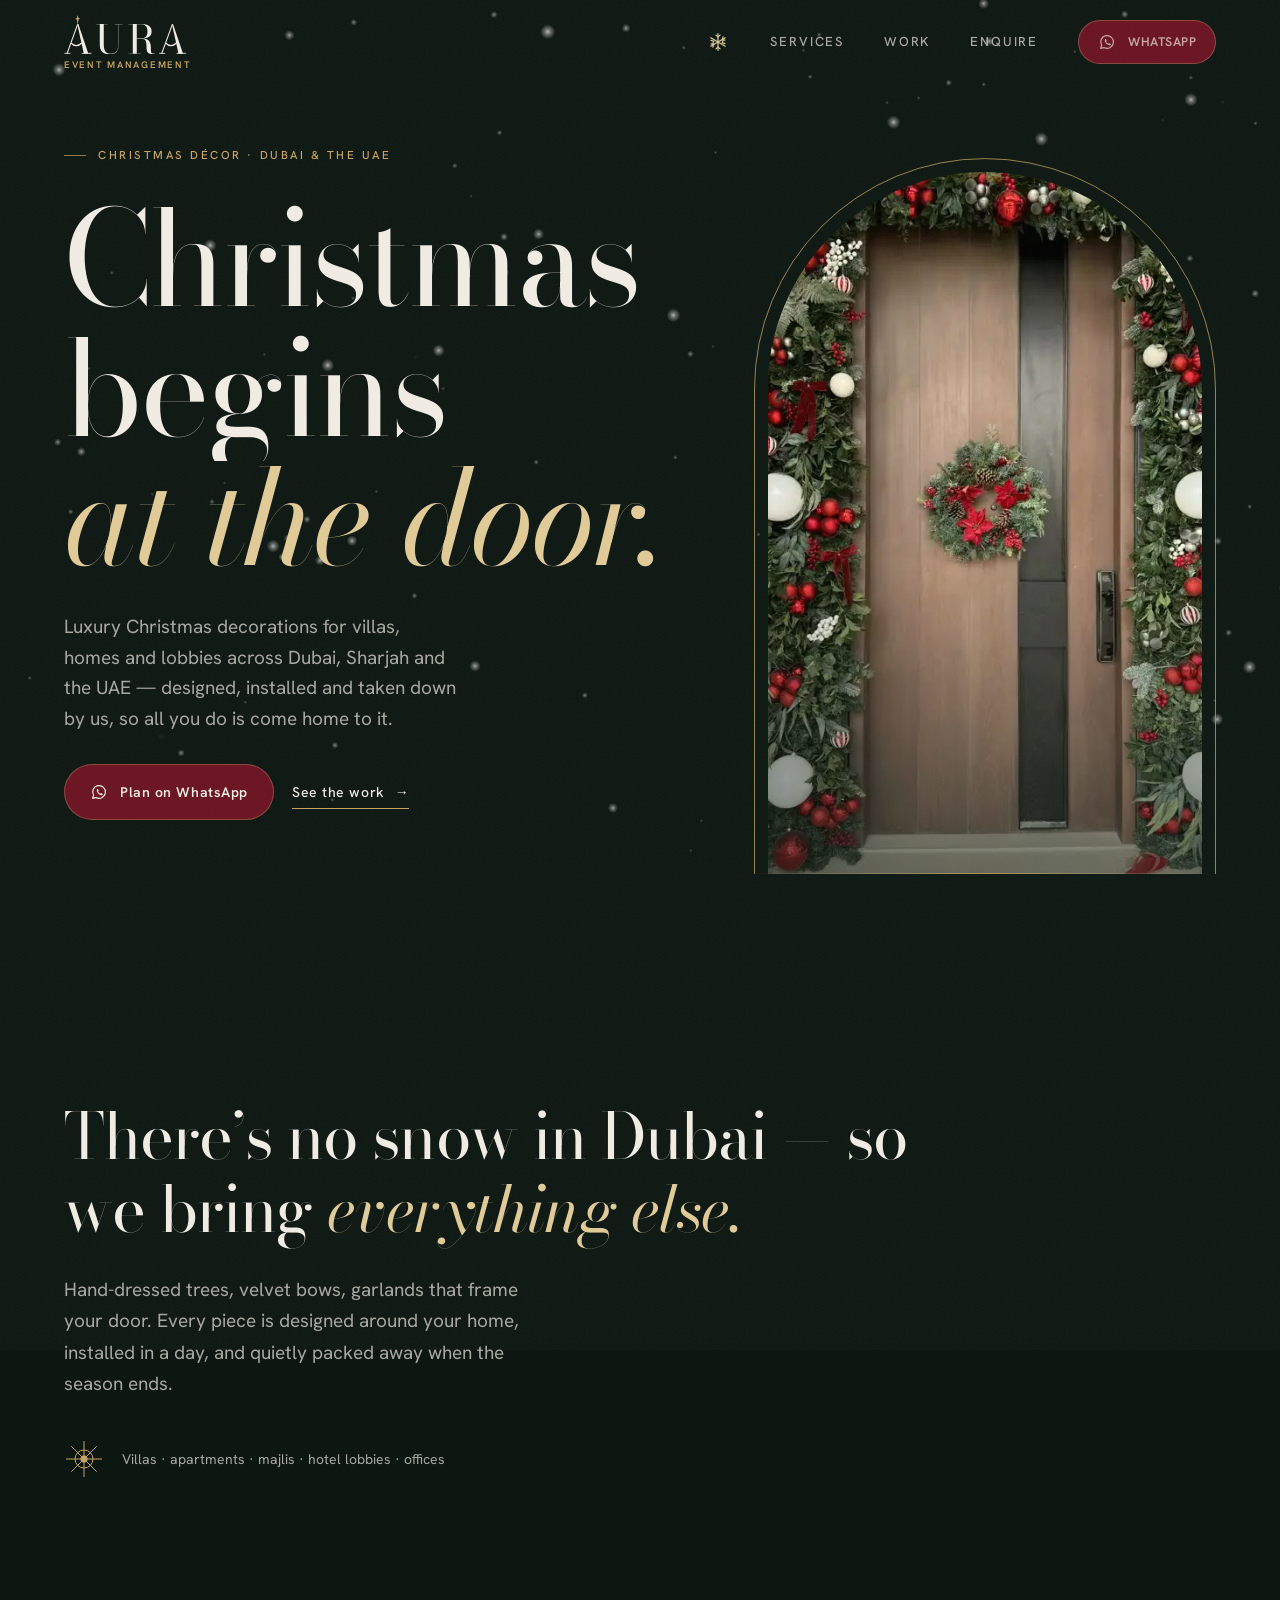
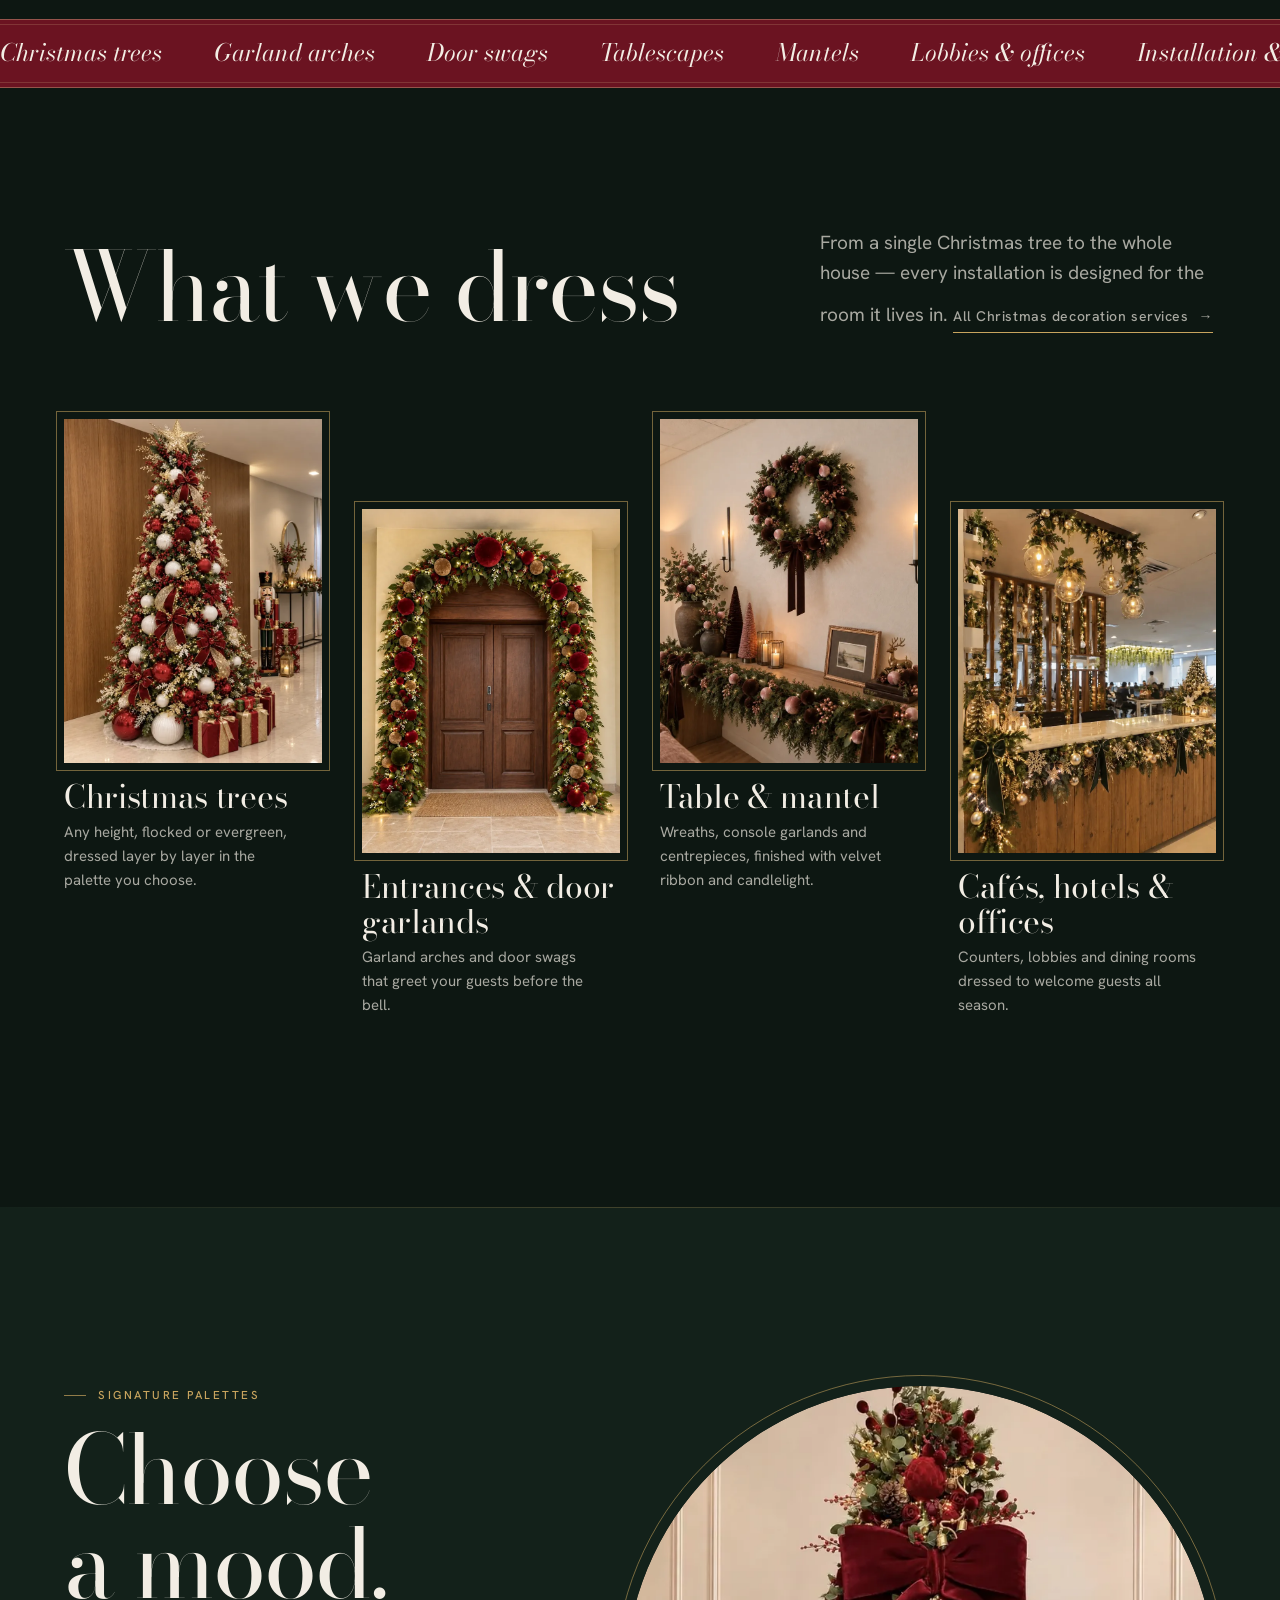
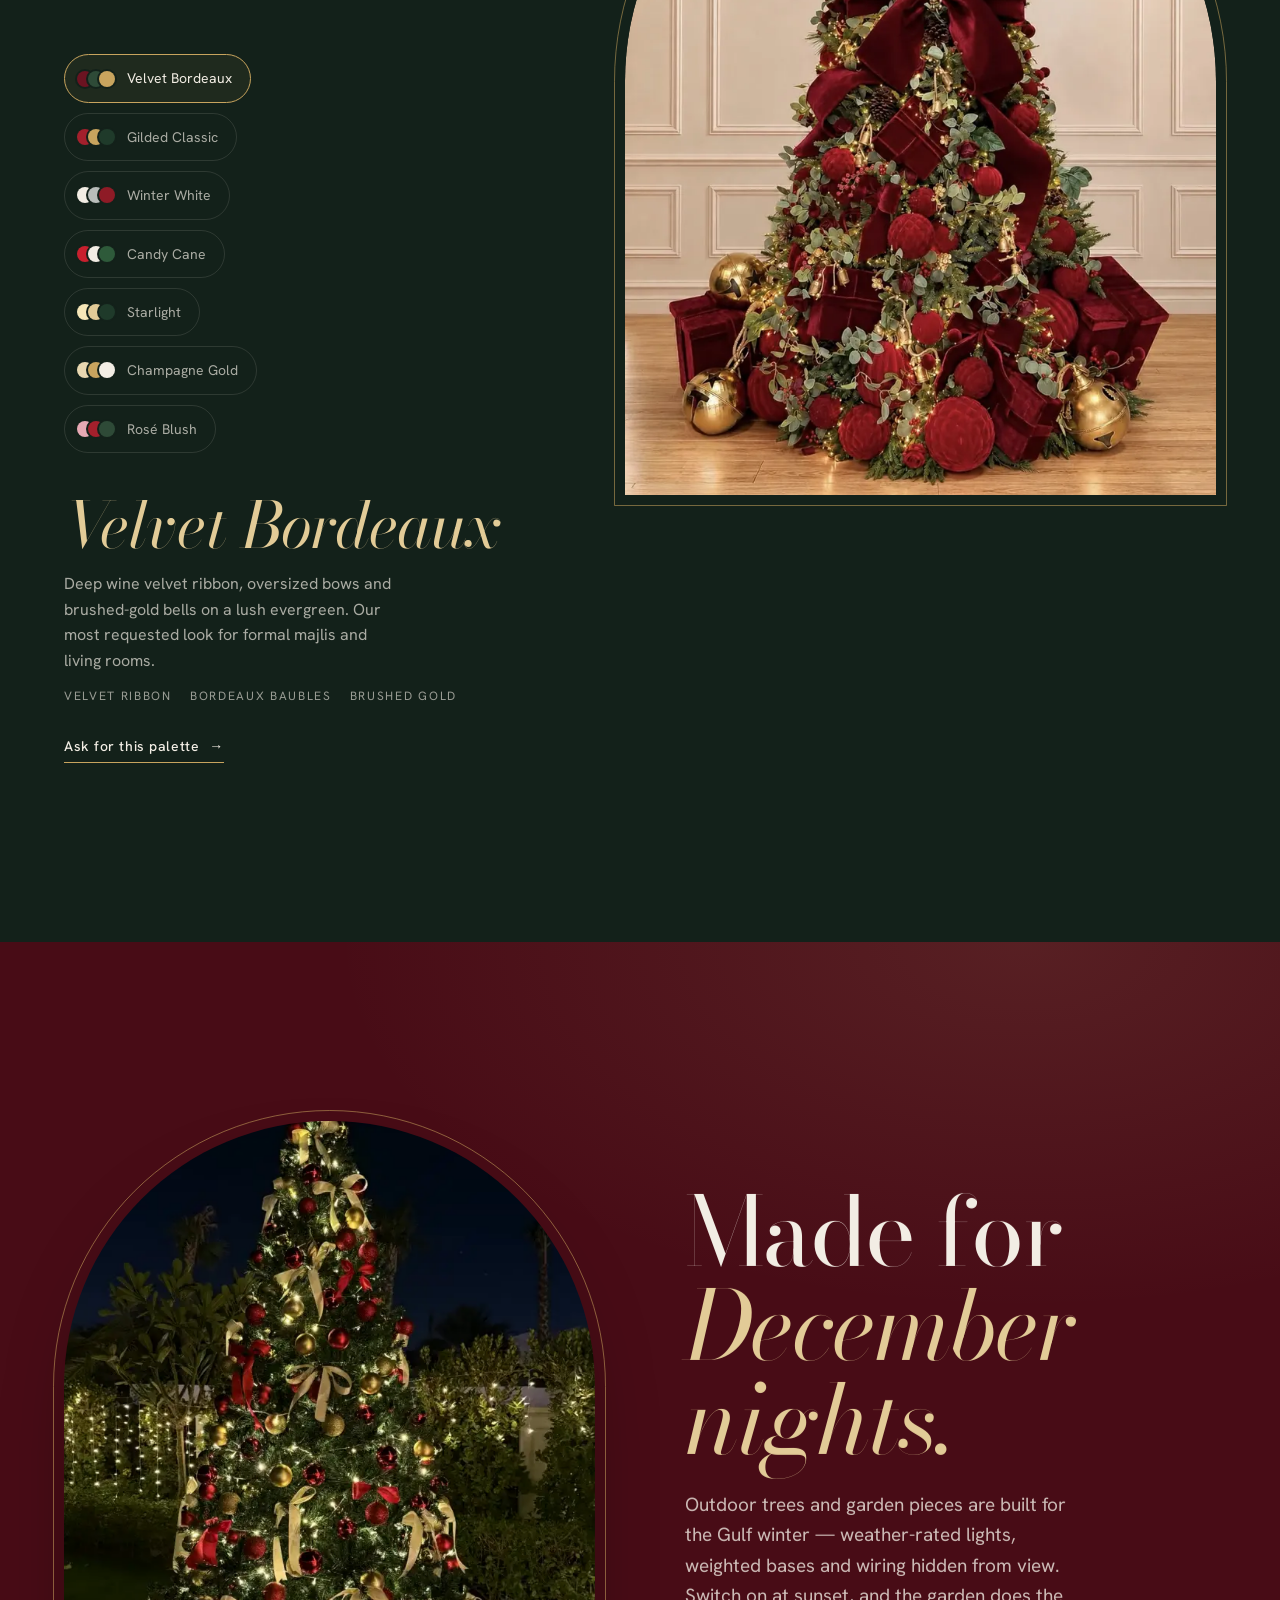
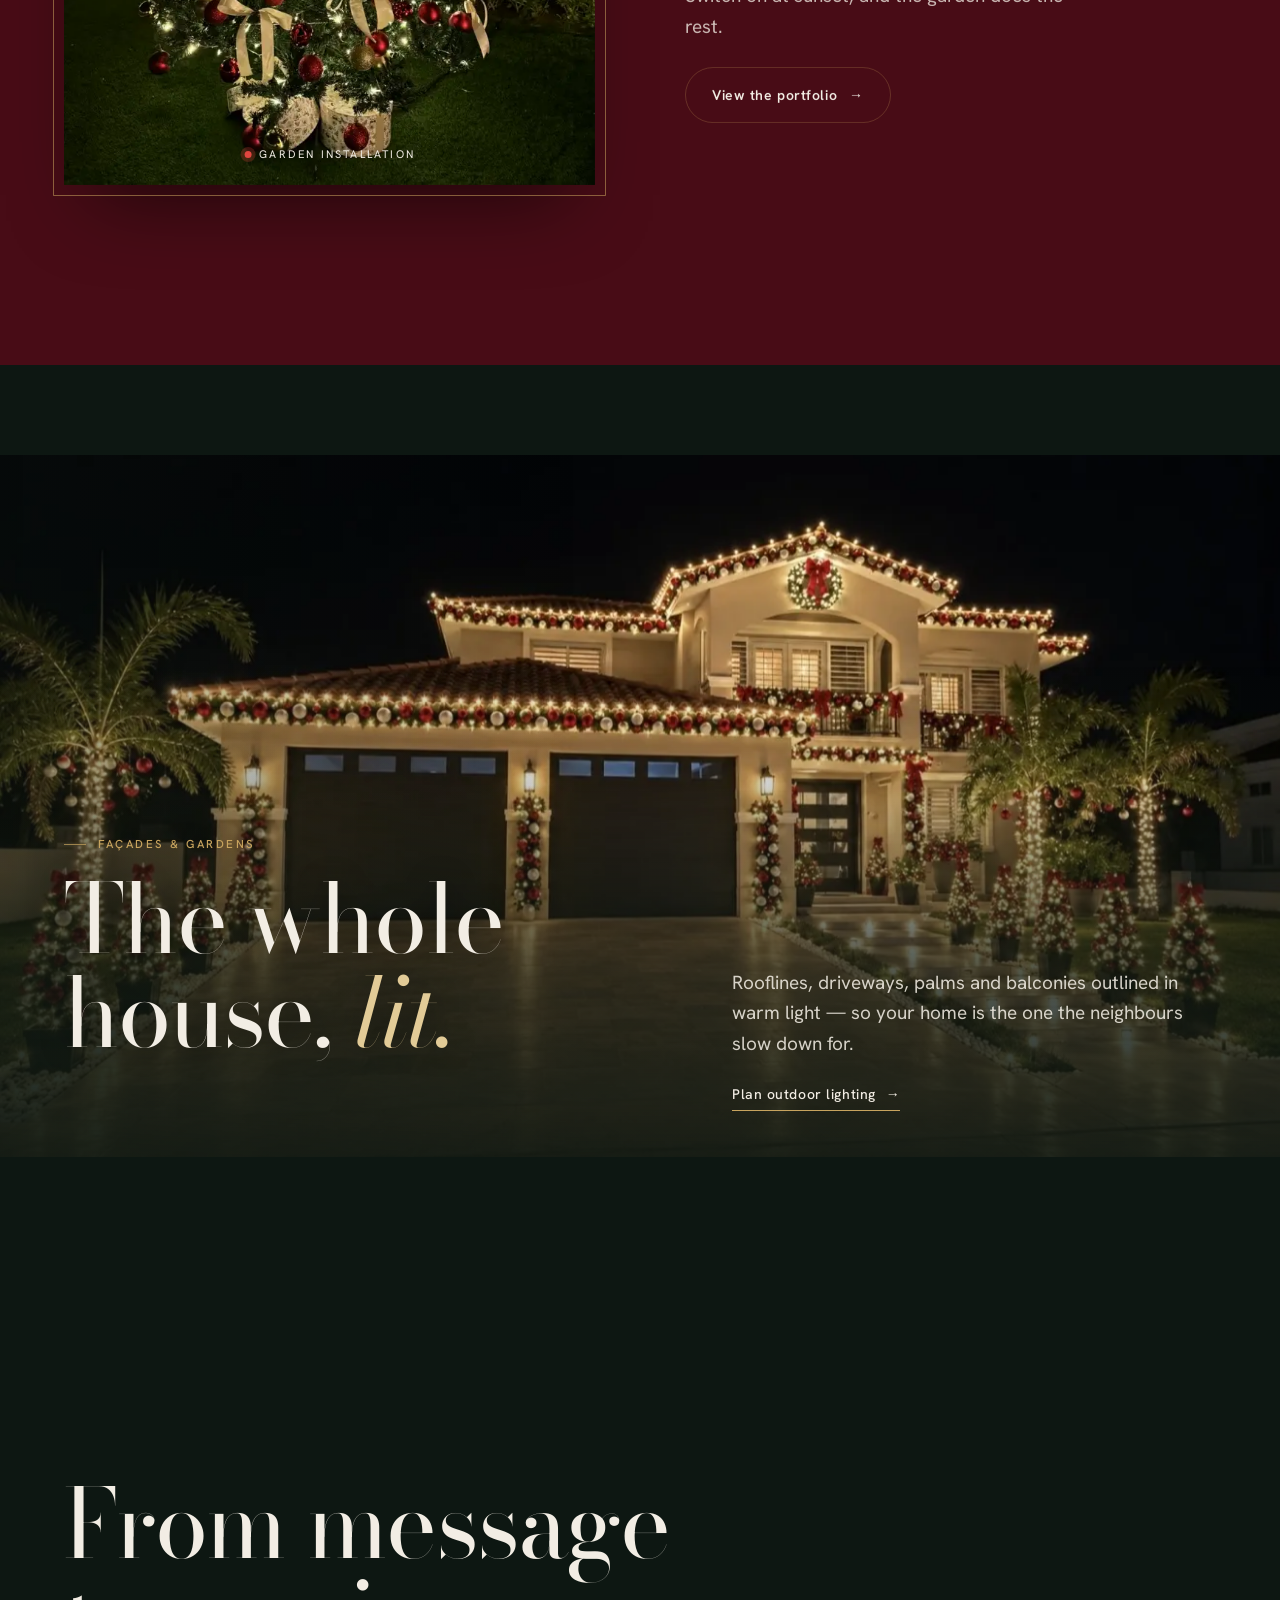
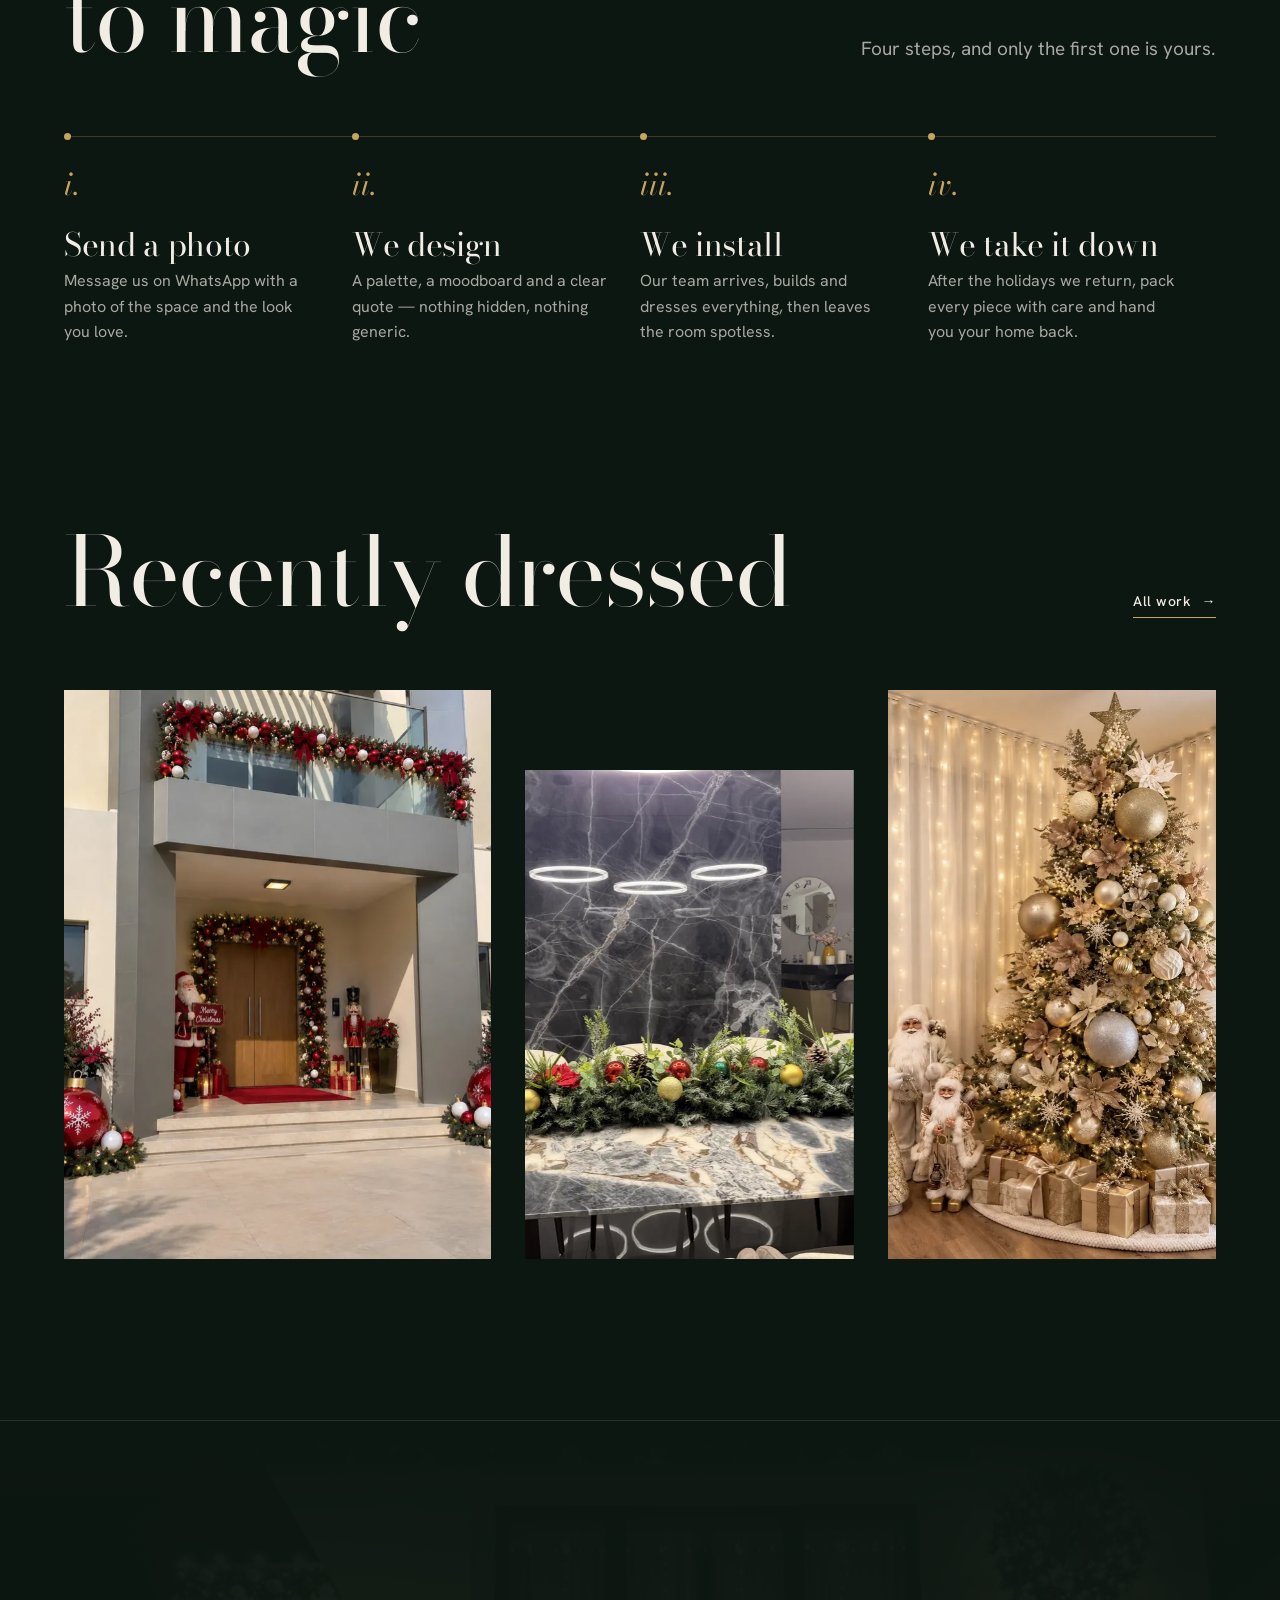
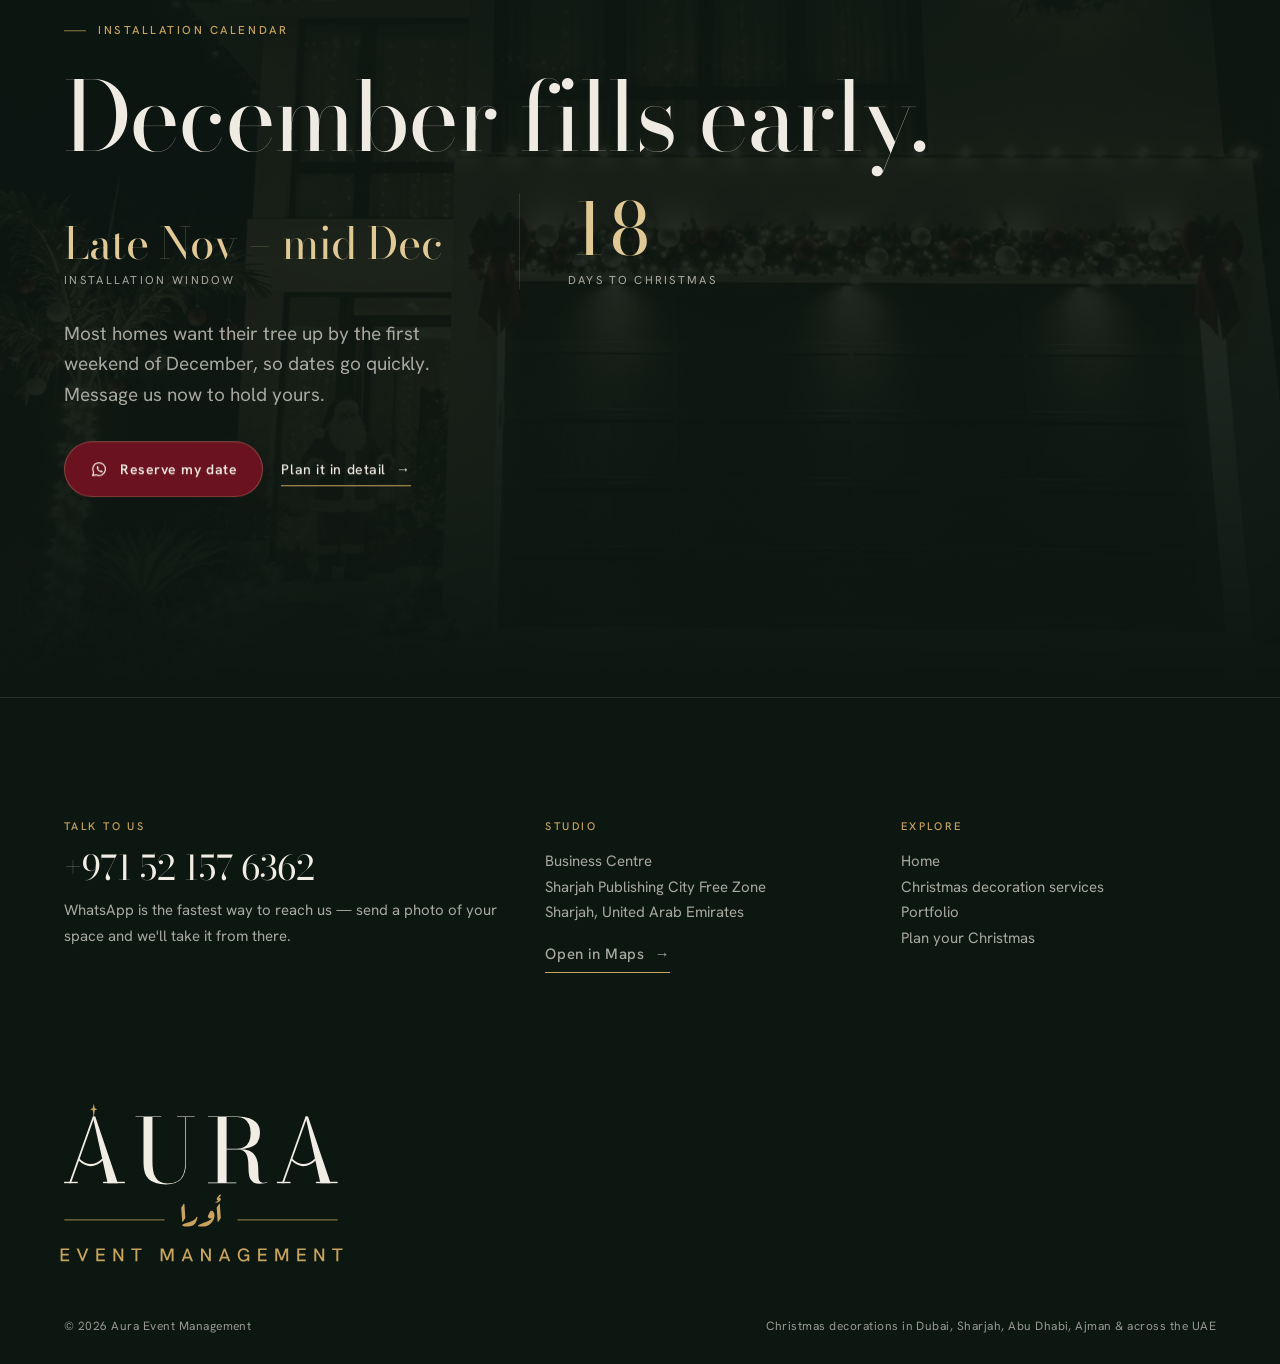
==== commit 74fd10cc: "SEO: services page, keywords, live domain" ====
--- a/index.html
+++ b/index.html
@@ -3,24 +3,24 @@
 <head>
 <meta charset="utf-8">
 <meta name="viewport" content="width=device-width, initial-scale=1, viewport-fit=cover">
-<title>Aura Event Management — Christmas Décor in Dubai & the UAE</title>
-<meta name="description" content="Aura Event Management dresses villas, homes and lobbies for Christmas across Dubai and the UAE — bespoke trees, garland arches and tablescapes, designed, installed and taken down for you.">
+<title>Luxury Christmas Decorations in Dubai & UAE | Aura Event Management</title>
+<meta name="description" content="Luxury Christmas decorations for villas, homes and businesses in Dubai, Sharjah and the UAE — trees, door garlands and lights, installed and taken down.">
 <meta name="theme-color" content="#0D1712">
-<link rel="canonical" href="https://aura-event-management.vercel.app/">
+<link rel="canonical" href="https://www.auraeventmanagement.ae/">
 <meta property="og:type" content="website">
 <meta property="og:site_name" content="Aura Event Management">
 <meta property="og:locale" content="en_AE">
-<meta property="og:url" content="https://aura-event-management.vercel.app/">
-<meta property="og:title" content="Aura Event Management — Christmas Décor in Dubai & the UAE">
-<meta property="og:description" content="Aura Event Management dresses villas, homes and lobbies for Christmas across Dubai and the UAE — bespoke trees, garland arches and tablescapes, designed, installed and taken down for you.">
-<meta property="og:image" content="https://aura-event-management.vercel.app/img/og.jpg">
+<meta property="og:url" content="https://www.auraeventmanagement.ae/">
+<meta property="og:title" content="Luxury Christmas Decorations in Dubai & UAE | Aura Event Management">
+<meta property="og:description" content="Luxury Christmas decorations for villas, homes and businesses in Dubai, Sharjah and the UAE — trees, door garlands and lights, installed and taken down.">
+<meta property="og:image" content="https://www.auraeventmanagement.ae/img/og.jpg">
 <meta property="og:image:width" content="1200">
 <meta property="og:image:height" content="630">
 <meta property="og:image:alt" content="A garland arch of velvet baubles framing a front door, by Aura">
 <meta name="twitter:card" content="summary_large_image">
-<meta name="twitter:title" content="Aura Event Management — Christmas Décor in Dubai & the UAE">
-<meta name="twitter:description" content="Aura Event Management dresses villas, homes and lobbies for Christmas across Dubai and the UAE — bespoke trees, garland arches and tablescapes, designed, installed and taken down for you.">
-<meta name="twitter:image" content="https://aura-event-management.vercel.app/img/og.jpg">
+<meta name="twitter:title" content="Luxury Christmas Decorations in Dubai & UAE | Aura Event Management">
+<meta name="twitter:description" content="Luxury Christmas decorations for villas, homes and businesses in Dubai, Sharjah and the UAE — trees, door garlands and lights, installed and taken down.">
+<meta name="twitter:image" content="https://www.auraeventmanagement.ae/img/og.jpg">
 <meta name="format-detection" content="telephone=no">
 <link rel="icon" href="/favicon.ico" sizes="32x32">
 <link rel="icon" href="/assets/logo/favicon.svg" type="image/svg+xml">
@@ -28,9 +28,9 @@
 <link rel="manifest" href="/site.webmanifest">
 <link rel="preload" href="/assets/fonts/bodoni-moda-latin-standard-normal.woff2" as="font" type="font/woff2" crossorigin>
 <link rel="preload" as="image" href="/media/film-doorway-poster.webp" fetchpriority="high">
-<link rel="stylesheet" href="/assets/aura.min.css?v=000f18ee01">
+<link rel="stylesheet" href="/assets/aura.min.css?v=ca4af64f24">
 <script src="/assets/boot.js?v=880e06f919"></script>
-<script type="application/ld+json">{"@context":"https://schema.org","@type":"LocalBusiness","name":"Aura Event Management","description":"Bespoke Christmas décor and installation across Dubai and the UAE.","url":"https://aura-event-management.vercel.app","image":"https://aura-event-management.vercel.app/img/og.jpg","logo":"https://aura-event-management.vercel.app/assets/logo/apple-touch-icon.png","telephone":"+971521576362","contactPoint":{"@type":"ContactPoint","telephone":"+971521576362","contactType":"customer service","availableLanguage":["English","Arabic"]},"address":{"@type":"PostalAddress","streetAddress":"Business Centre, Sharjah Publishing City Free Zone","addressLocality":"Sharjah","addressCountry":"AE"},"areaServed":"United Arab Emirates"}</script>
+<script type="application/ld+json">{"@context": "https://schema.org", "@graph": [{"@type": "LocalBusiness", "@id": "https://www.auraeventmanagement.ae/#business", "name": "Aura Event Management", "alternateName": "Aura", "description": "Bespoke Christmas decoration services for villas, homes, hotels and offices across Dubai, Sharjah and the UAE — design, installation and take-down.", "url": "https://www.auraeventmanagement.ae/", "image": "https://www.auraeventmanagement.ae/img/og.jpg", "logo": "https://www.auraeventmanagement.ae/assets/logo/icon-512.png", "telephone": "+971521576362", "address": {"@type": "PostalAddress", "streetAddress": "Business Centre, Sharjah Publishing City Free Zone", "addressLocality": "Sharjah", "addressRegion": "Sharjah", "addressCountry": "AE"}, "areaServed": [{"@type": "City", "name": "Dubai"}, {"@type": "City", "name": "Sharjah"}, {"@type": "City", "name": "Abu Dhabi"}, {"@type": "City", "name": "Ajman"}, {"@type": "City", "name": "Ras Al Khaimah"}, {"@type": "City", "name": "Umm Al Quwain"}, {"@type": "City", "name": "Fujairah"}], "contactPoint": {"@type": "ContactPoint", "telephone": "+971521576362", "contactType": "customer service", "availableLanguage": ["English", "Arabic"]}, "hasOfferCatalog": {"@type": "OfferCatalog", "name": "Christmas decoration services", "itemListElement": [{"@type": "Offer", "itemOffered": {"@type": "Service", "name": "Christmas tree decoration"}}, {"@type": "Offer", "itemOffered": {"@type": "Service", "name": "Christmas door and entrance garlands"}}, {"@type": "Offer", "itemOffered": {"@type": "Service", "name": "Outdoor Christmas lights for villas"}}, {"@type": "Offer", "itemOffered": {"@type": "Service", "name": "Christmas table and mantel décor"}}, {"@type": "Offer", "itemOffered": {"@type": "Service", "name": "Corporate, hotel and café Christmas décor"}}, {"@type": "Offer", "itemOffered": {"@type": "Service", "name": "Christmas décor installation and take-down"}}]}, "knowsAbout": ["Christmas tree decoration", "Christmas decorations Dubai", "Holiday décor installation", "Outdoor Christmas lighting"]}, {"@type": "WebSite", "@id": "https://www.auraeventmanagement.ae/#website", "url": "https://www.auraeventmanagement.ae/", "name": "Aura Event Management", "publisher": {"@id": "https://www.auraeventmanagement.ae/#business"}, "inLanguage": "en-AE"}, {"@type": "WebPage", "@id": "https://www.auraeventmanagement.ae/#webpage", "url": "https://www.auraeventmanagement.ae/", "name": "Luxury Christmas Decorations in Dubai & UAE | Aura Event Management", "description": "Luxury Christmas decorations for villas, homes and businesses in Dubai, Sharjah and the UAE — trees, door garlands and lights, installed and taken down.", "isPartOf": {"@id": "https://www.auraeventmanagement.ae/#website"}, "about": {"@id": "https://www.auraeventmanagement.ae/#business"}, "inLanguage": "en-AE"}]}</script>
 </head>
 <body data-page="home">
 <a class="skip" href="#main">Skip to content</a>
@@ -39,6 +39,7 @@
     <a class="brand" href="/" aria-label="Aura Event Management — home"><span class="brand-lock"><svg class="brand-logo" xmlns="http://www.w3.org/2000/svg" viewBox="-2 0 413.13 134.60" role="img" aria-label="Aura"><path d="M42.50 33.60 L46.28 33.60 L9.80 133.60 L6.02 133.60Z" fill="currentColor"/><path d="M42.50 33.60 L46.20 33.60 L80.00 133.60 L64.82 133.60Z" fill="currentColor"/><path d="M-0.50 133.60 L20.00 133.60 L20.00 130.77 L-0.50 130.77Z" fill="currentColor"/><path d="M58.00 133.60 L90.50 133.60 L90.50 130.77 L58.00 130.77Z" fill="currentColor"/><path d="M21.04 97.60 Q39.41 115.60 57.78 97.60" fill="none" stroke="currentColor" stroke-width="3.97" stroke-linecap="butt"/><path d="M43.95 3.00 L46.79 13.08 L52.74 15.92 L46.79 18.77 L43.95 36.60 L41.11 18.77 L35.16 15.92 L41.11 13.08 L43.95 3.00Z" fill="#C8A45E"/><path d="M195.00449341535568 33.599999999999994V34.60024820963541H181.99400880336762V102.93333333333332Q181.99400880336762 119.39999999999999 174.91515280207 127.48952026367186Q167.83629680077235 135.57904052734375 151.99430461327236 135.57904052734375Q134.60166138410568 135.57904052734375 126.5193371653557 127.88952026367187Q118.43701294660569 120.19999999999999 118.43701294660569 102.93333333333332V34.60024820963541H106.5V33.599999999999994H145.17275513410567V34.60024820963541H131.83942180077236V101.6Q131.83942180077236 108.19999999999999 132.79102066762937 114.07882749946478Q133.74261953448638 119.95765499892958 136.2132561962574 124.45814349166119Q138.6838928580284 128.9586319843928 143.20523122481748 131.53731585939727Q147.72656959160656 134.1159997344017 154.86133549213412 134.1159997344017Q163.50108972390493 134.1159997344017 169.31241397261618 130.7757537662983Q175.12373822132747 127.43550779819488 178.0683490097523 120.5353409687678Q181.0129597981771 113.6351741393407 181.0129597981771 102.93333333333332V34.60024820963541H168.5249573111534V33.599999999999994Z" fill="currentColor"/><path d="M239.00625368356705 82.6828710079193V82.01709422667821H258.9496333725484Q265.3503273730224 82.01709422667821 269.8125646096838 79.20143402616182Q274.27480184634527 76.38577382564544 276.59413778384527 71.11846485451568Q278.91347372134527 65.85115588338591 278.91347372134527 58.52769806782405Q278.91347372134527 51.20504181782404 276.59413778384527 45.8285582780838Q274.27480184634527 40.452074738343555 269.802994132429 37.52616147398948Q265.3311864185127 34.60024820963541 258.94938396612804 34.60024820963541H215.00449341535568V33.599999999999994H259.2300284790717Q269.3803997706377 33.599999999999994 276.95717702463287 36.22690468231836Q284.533954278628 38.85380936463673 288.71671856443083 44.357420382897054Q292.8994828502337 49.861031401157376 292.8994828502337 58.52769806782405Q292.8994828502337 67.1943647344907 288.98382529815035 72.51200461065308Q285.06816774606705 77.82964448681545 277.5570063058959 80.25625774736739Q270.04584486572486 82.6828710079193 259.22933188279467 82.6828710079193ZM215.00449341535568 133.6V132.59975179036456H257.4733695546786V133.6ZM229.51627320051193 133.0684366861979V34.247638674577075H242.89860271612804V133.0684366861979ZM291.89599854946135 134.29466145833334Q286.01201417446134 134.29466145833334 282.724090997378 132.13648917533396Q279.4361678202947 129.9783168923346 277.9387068827947 126.31146600060839Q276.44124594529467 122.64461510888219 276.0605818827947 118.0863743514289Q275.6799178202947 113.52813359397561 275.6146508932114 108.66181933131872Q275.54938396612806 103.79550506866183 275.09111573696134 99.23726431120855Q274.6328475077947 94.67902355375526 273.0440454244614 91.00878811548294Q271.45524334112804 87.33855267721063 267.96343486771286 85.17838762381497Q264.47162639429763 83.01822257041931 258.33793047421767 83.01822257041931H239.00625368356705V82.3952448685964H261.67724854946135Q271.36117774777944 82.3952448685964 277.06217053400144 85.13184684515Q282.7631633202235 87.8684488217036 285.59209885994596 92.36175733407339Q288.4210343996684 96.85506584644317 289.3650889615218 102.23926914135615Q290.3091435233752 107.62347243626911 290.35931664903956 113.00767573118209Q290.40948977470396 118.39187902609507 290.57294211586316 122.88518753846486Q290.73639445702236 127.37849605083466 291.9944211939971 130.11509802738826Q293.2524479309718 132.85170000394186 296.7255432486534 132.85170000394186Q298.85887658198675 132.85170000394186 300.663462549448 132.3912343164285Q302.4680485169093 131.93076862891513 303.8479691783587 131.26410196224847L304.23193604946135 132.13189697265625Q302.6319360494614 132.99856363932292 299.4709167838097 133.64661254882813Q296.309897518158 134.29466145833334 291.89599854946135 134.29466145833334Z" fill="currentColor"/><path d="M361.13 33.60 L364.91 33.60 L328.43 133.60 L324.65 133.60Z" fill="currentColor"/><path d="M361.13 33.60 L364.83 33.60 L398.63 133.60 L383.45 133.60Z" fill="currentColor"/><path d="M318.13 133.60 L338.63 133.60 L338.63 130.77 L318.13 130.77Z" fill="currentColor"/><path d="M376.63 133.60 L409.13 133.60 L409.13 130.77 L376.63 130.77Z" fill="currentColor"/><path d="M339.67 97.60 Q358.05 115.60 376.42 97.60" fill="none" stroke="currentColor" stroke-width="3.97" stroke-linecap="butt"/></svg><span class="brand-sub">Event Management</span></span></a>
     <div class="nav-links">
       <button class="snow-toggle" type="button" aria-pressed="true" aria-label="Turn snowfall off" title="Snowfall"><svg viewBox="0 0 24 24" fill="none" stroke="currentColor" stroke-width="1.4" stroke-linecap="round" aria-hidden="true"><path d="M12 2v20M3.3 7l17.4 10M3.3 17L20.7 7"/><path d="M9.5 3.8L12 6l2.5-2.2M9.5 20.2L12 18l2.5 2.2M3.6 10.1l3.3.8-1 3.2M20.4 13.9l-3.3-.8 1-3.2M5.9 18.2l1-3.3-3.3-.7M18.1 5.8l-1 3.3 3.3.7"/></svg></button>
+      <a href="/services">Services</a>
       <a href="/work">Work</a>
       <a href="/enquire">Enquire</a>
       <a class="btn btn-velvet nav-cta" data-wa="Hi Aura, I'd like to plan Christmas décor."><svg viewBox="0 0 24 24" fill="none" stroke="currentColor" stroke-width="1.6" aria-hidden="true"><path d="M3.5 20.5l1.3-4.2A8.5 8.5 0 1 1 8 19.4z" stroke-linejoin="round"/><path d="M9 8.6c.2-.5.5-.6.8-.6h.5c.2 0 .4.1.5.4l.7 1.6c.1.2 0 .4-.1.6l-.5.6c-.1.1-.1.3 0 .5.6 1 1.4 1.8 2.4 2.4.2.1.4.1.5 0l.6-.5c.2-.1.4-.2.6-.1l1.6.7c.3.1.4.3.4.5v.5c0 .3-.1.6-.6.8-.6.3-1.6.5-3-.2a9 9 0 0 1-3.9-3.9c-.7-1.4-.5-2.4-.2-3z" fill="currentColor" stroke="none"/></svg>WhatsApp</a>
@@ -53,7 +54,7 @@
     <div class="hero-copy">
       <span class="eyebrow" data-intro>Christmas décor · Dubai &amp; the UAE</span>
       <h1 class="display hero-title"><span class="line"><span>Christmas</span></span><span class="line"><span>begins</span></span><span class="line"><span><em>at the door.</em></span></span></h1>
-      <p class="lede" data-intro>Bespoke Christmas décor for villas, homes and lobbies across Dubai and the UAE — designed, installed and taken down by us, so all you do is come home to it.</p>
+      <p class="lede" data-intro>Luxury Christmas decorations for villas, homes and lobbies across Dubai, Sharjah and the UAE — designed, installed and taken down by us, so all you do is come home to it.</p>
       <div class="hero-actions" data-intro>
         <a class="btn btn-velvet" data-wa="Hi Aura, I'd like to plan Christmas décor for this year."><svg viewBox="0 0 24 24" fill="none" stroke="currentColor" stroke-width="1.6" aria-hidden="true"><path d="M3.5 20.5l1.3-4.2A8.5 8.5 0 1 1 8 19.4z" stroke-linejoin="round"/><path d="M9 8.6c.2-.5.5-.6.8-.6h.5c.2 0 .4.1.5.4l.7 1.6c.1.2 0 .4-.1.6l-.5.6c-.1.1-.1.3 0 .5.6 1 1.4 1.8 2.4 2.4.2.1.4.1.5 0l.6-.5c.2-.1.4-.2.6-.1l1.6.7c.3.1.4.3.4.5v.5c0 .3-.1.6-.6.8-.6.3-1.6.5-3-.2a9 9 0 0 1-3.9-3.9c-.7-1.4-.5-2.4-.2-3z" fill="currentColor" stroke="none"/></svg>Plan on WhatsApp</a>
         <a class="link-u" href="/work">See the work <span class="arrow">→</span></a>
@@ -83,16 +84,16 @@
   <div class="wrap">
     <div class="s-head">
       <h2 class="display h2" data-reveal>What we dress</h2>
-      <p class="lede" data-reveal>One statement piece or the whole house — every installation is designed for the room it lives in.</p>
+      <p class="lede" data-reveal>From a single Christmas tree to the whole house — every installation is designed for the room it lives in. <a class="link-u" href="/services">All Christmas decoration services <span class="arrow">→</span></a></p>
     </div>
     <div class="rail">
 <article class="card">
   <div class="card-media frame" data-reveal-img><img src="/img/nutcracker-tree.webp" srcset="/img/nutcracker-tree-sm.webp 760w, /img/nutcracker-tree.webp 1500w" sizes="(min-width:900px) 25vw, 78vw" width="1316" height="1699" alt="A tall red, white and gold Christmas tree with a nutcracker beside it" data-full="/img/nutcracker-tree.webp" loading="lazy" decoding="async"></div>
-  <div class="card-body"><h3 class="h3">The tree</h3><p>Any height, flocked or evergreen, dressed layer by layer in the palette you choose.</p></div>
+  <div class="card-body"><h3 class="h3">Christmas trees</h3><p>Any height, flocked or evergreen, dressed layer by layer in the palette you choose.</p></div>
 </article>
 <article class="card">
   <div class="card-media frame" data-reveal-img><img src="/img/arch-velvet.webp" srcset="/img/arch-velvet-sm.webp 760w, /img/arch-velvet.webp 1500w" sizes="(min-width:900px) 25vw, 78vw" width="1086" height="1448" alt="A full garland arch in velvet baubles framing a wooden front door" data-full="/img/arch-velvet.webp" loading="lazy" decoding="async"></div>
-  <div class="card-body"><h3 class="h3">The entrance</h3><p>Garland arches and door swags that greet your guests before the bell.</p></div>
+  <div class="card-body"><h3 class="h3">Entrances &amp; door garlands</h3><p>Garland arches and door swags that greet your guests before the bell.</p></div>
 </article>
 <article class="card">
   <div class="card-media frame" data-reveal-img><img src="/img/wreath-console.webp" srcset="/img/wreath-console-sm.webp 760w, /img/wreath-console.webp 1500w" sizes="(min-width:900px) 25vw, 78vw" width="1092" height="1441" alt="A wreath above a console dressed with a garland, velvet ribbon and candles" data-full="/img/wreath-console.webp" loading="lazy" decoding="async"></div>
@@ -229,11 +230,11 @@
       </div>
       <div class="foot-col">
         <h2 class="foot-h">Explore</h2>
-        <p><a href="/">Home</a><br><a href="/work">The work</a><br><a href="/enquire">Plan your Christmas</a></p>
+        <p><a href="/">Home</a><br><a href="/services">Christmas decoration services</a><br><a href="/work">Portfolio</a><br><a href="/enquire">Plan your Christmas</a></p>
       </div>
     </div>
     <div class="foot-mark"><svg class="foot-logo" role="img" aria-label="Aura Event Management — أورا" xmlns="http://www.w3.org/2000/svg" viewBox="0 0 610.96 405.60"><g transform="translate(60.00 85.20)"><path d="M51.00 0.00 L54.36 0.00 L11.76 120.00 L8.40 120.00Z" fill="currentColor"/><path d="M51.00 0.00 L55.44 0.00 L96.00 120.00 L77.78 120.00Z" fill="currentColor"/><path d="M-0.60 120.00 L24.00 120.00 L24.00 117.48 L-0.60 117.48Z" fill="currentColor"/><path d="M69.60 120.00 L108.60 120.00 L108.60 117.48 L69.60 117.48Z" fill="currentColor"/><path d="M25.42 76.80 Q47.38 98.40 69.34 76.80" fill="none" stroke="currentColor" stroke-width="3.53" stroke-linecap="butt"/><path d="M52.74 -22.56 L54.58 -14.71 L59.33 -12.87 L54.58 -11.03 L52.74 2.64 L50.90 -11.03 L46.15 -12.87 L50.90 -14.71 L52.74 -22.56Z" fill="#C8A45E"/><path d="M234.00539209842685 0.0V1.200297851562496H218.39281056404116V83.19999999999999Q218.39281056404116 102.96000000000001 209.898183362484 112.66742431640625Q201.40355616092683 122.3748486328125 182.39316553592684 122.3748486328125Q161.52199366092682 122.3748486328125 151.82320459842683 113.14742431640624Q142.12441553592683 103.92 142.12441553592683 83.19999999999999V1.200297851562496H127.80000000000001V0.0H174.20730616092683V1.200297851562496H158.20730616092683V81.6Q158.20730616092683 89.52 159.34922480115523 96.57459299935775Q160.49114344138366 103.62918599871551 163.4559074355089 109.02977218999344Q166.42067142963413 114.43035838127136 171.846277469781 117.5247790312767Q177.27188350992787 120.61919968128204 185.83360259056093 120.61919968128204Q196.20130766868593 120.61919968128204 203.17489676713944 116.61090451955795Q210.148485865593 112.60260935783386 213.68201881170276 104.32240916252135Q217.21555175781253 96.04220896720886 217.21555175781253 83.19999999999999V1.200297851562496H202.2299487733841V0.0Z" fill="currentColor"/><path d="M286.8075044202805 58.89944520950317V58.100513072013854H310.7395600470581Q318.42039284762694 58.100513072013854 323.7750775316207 54.721720831394194Q329.1297622156144 51.342928590774534 331.9129653406144 45.022157825418816Q334.6961684656144 38.7013870600631 334.6961684656144 29.91323768138885Q334.6961684656144 21.126050181388848 331.9129653406144 14.674269933700558Q329.1297622156144 8.222489686012267 323.76359295891484 4.7113937687873815Q318.3974237022153 1.200297851562496 310.73926075935367 1.200297851562496H258.00539209842685V0.0H311.07603417488605Q323.2564797247653 0.0 332.34861242955947 3.152285618782045Q341.4407451343537 6.30457123756409 346.4600622773171 12.908904459476474Q351.4793794202805 19.51323768138886 351.4793794202805 29.91323768138885Q351.4793794202805 40.313237681388856 346.7805903577805 46.694405532783705Q342.0818012952805 53.075573384178554 333.06840756707516 55.98750929684086Q324.05501383886985 58.89944520950317 311.07519825935367 58.89944520950317ZM258.00539209842685 120.0V118.7997021484375H308.96804346561436V120.0ZM275.41952784061436 119.3621240234375V0.7771664094924944H291.4783232593537V119.3621240234375ZM350.2751982593537 120.83359375Q343.21441700935367 120.83359375 339.26890919685366 118.24378701040077Q335.3234013843537 115.65398027080153 333.5264482593537 111.25375920073009Q331.72949513435367 106.85353813065863 331.27269825935366 101.38364922171469Q330.81590138435365 95.91376031277075 330.7375810718537 90.07418319758247Q330.6592607593537 84.2346060823942 330.1093388843537 78.76471717345024Q329.5594170093537 73.2948282645063 327.6528545093537 68.89054573857953Q325.7462920093537 64.48626321265277 321.55612184125545 61.89406514857797Q317.3659516731572 59.30186708450317 310.00551656906123 59.30186708450317H286.8075044202805V58.55429384231567H314.01269825935367Q325.6334132973353 58.55429384231567 332.4746046408018 61.838216214179994Q339.3157959842682 65.12213858604431 342.71051863193514 70.51410880088807Q346.10524127960207 75.90607901573182 347.2381067538262 82.36712296962739Q348.3709722280503 88.82816692352296 348.4311799788476 95.28921087741853Q348.4913877296448 101.7502548313141 348.68753053903583 107.14222504615785Q348.8836733484269 112.53419526100159 350.3933054327965 115.8181176328659Q351.90293751716615 119.10204000473023 356.07065189838414 119.10204000473023Q358.63065189838414 119.10204000473023 360.79615505933765 118.5494811797142Q362.96165822029116 117.99692235469819 364.6175630140305 117.19692235469819L365.0783232593537 118.2382763671875Q363.15832325935366 119.2782763671875 359.3651001405716 120.05593505859375Q355.5718770217896 120.83359375 350.2751982593537 120.83359375Z" fill="currentColor"/><path d="M433.36 0.00 L436.72 0.00 L394.12 120.00 L390.76 120.00Z" fill="currentColor"/><path d="M433.36 0.00 L437.80 0.00 L478.36 120.00 L460.14 120.00Z" fill="currentColor"/><path d="M381.76 120.00 L406.36 120.00 L406.36 117.48 L381.76 117.48Z" fill="currentColor"/><path d="M451.96 120.00 L490.96 120.00 L490.96 117.48 L451.96 117.48Z" fill="currentColor"/><path d="M407.77 76.80 Q429.74 98.40 451.70 76.80" fill="none" stroke="currentColor" stroke-width="3.53" stroke-linecap="butt"/></g><line x1="60.00" y1="271.20" x2="239.78" y2="271.20" stroke="#C8A45E" stroke-width="1.44"/><line x1="371.18" y1="271.20" x2="550.96" y2="271.20" stroke="#C8A45E" stroke-width="1.44"/><g transform="translate(266.18 283.20)"><path d="M3.78 -33.839999999999996 5.46 -9.0Q5.52 -8.459999999999999 6.0 -8.37Q6.4799999999999995 -8.28 6.72 -8.7L11.16 -15.66L9.48 -40.559999999999995Q9.42 -41.1 8.94 -41.19Q8.459999999999999 -41.28 8.16 -40.86Z M32.1 -17.52Q31.14 -17.52 30.9 -16.74Q29.58 -13.86 27.18 -12.24Q24.42 -10.44 21.09 -9.18Q17.759999999999998 -7.92 14.339999999999998 -6.84Q13.02 -6.42 11.91 -6.029999999999999Q10.799999999999999 -5.64 9.959999999999999 -5.34Q9.12 -5.04 8.129999999999999 -4.62Q7.139999999999999 -4.2 6.419999999999999 -3.63Q5.699999999999999 -3.06 5.699999999999999 -2.28Q5.699999999999999 -1.68 5.999999999999999 -1.38Q6.839999999999999 -0.6 9.54 -0.36Q12.059999999999999 -0.12 15.479999999999999 0.0H16.02Q20.4 0.0 23.369999999999997 -1.38Q26.339999999999996 -2.76 28.379999999999995 -5.1Q29.4 -6.359999999999999 30.27 -8.219999999999999Q31.14 -10.08 31.86 -12.239999999999998Q32.58 -14.399999999999999 33.0 -16.32V-16.56Q32.879999999999995 -17.46 32.1 -17.52Z M52.56 -15.959999999999999V-16.02Q53.64 -14.7 56.28 -14.7Q57.239999999999995 -14.7 58.019999999999996 -14.879999999999999Q58.14 -14.639999999999999 58.199999999999996 -14.459999999999999Q58.199999999999996 -14.399999999999999 58.199999999999996 -14.309999999999999Q58.199999999999996 -14.219999999999999 58.199999999999996 -14.1Q58.199999999999996 -14.04 58.23 -14.009999999999998Q58.26 -13.979999999999999 58.26 -13.979999999999999V-13.92Q56.64 -12.12 54.17999999999999 -11.1Q49.199999999999996 -9.06 44.03999999999999 -7.08Q38.879999999999995 -5.1 34.32 -2.58Q33.78 -2.2199999999999998 33.78 -1.5Q33.78 -0.6 34.739999999999995 -0.48Q36.48 -0.36 38.28 -0.18Q40.08 0.0 41.879999999999995 0.0Q42.12 0.0 42.17999999999999 0.0Q42.239999999999995 0.0 42.48 0.0Q43.98 0.0 45.3 -0.12Q46.62 -0.24 47.94 -0.48Q50.94 -1.08 53.459999999999994 -2.79Q55.98 -4.5 57.989999999999995 -6.81Q60.0 -9.12 61.31999999999999 -11.58Q62.22 -13.32 62.879999999999995 -15.45Q63.53999999999999 -17.58 63.599999999999994 -19.98V-20.34Q63.599999999999994 -24.48 60.72 -27.419999999999998Q60.3 -27.84 59.61 -28.259999999999998Q58.92 -28.68 58.08 -28.68Q57.3 -28.68 56.519999999999996 -27.9Q55.44 -26.7 54.72 -25.229999999999997Q54.0 -23.759999999999998 53.28 -22.2Q52.86 -21.36 52.29 -20.25Q51.72 -19.14 51.72 -18.06Q51.72 -17.34 51.959999999999994 -16.86Q52.199999999999996 -16.38 52.56 -15.959999999999999Z M73.92 -54.06 75.17999999999999 -56.7Q75.36 -57.18 75.03 -57.54Q74.7 -57.9 74.22 -57.66Q73.08 -57.120000000000005 72.50999999999999 -56.67Q71.94 -56.22 71.03999999999999 -55.2Q70.56 -54.66 69.69 -53.67Q68.82 -52.68 68.16 -51.57Q67.5 -50.46 67.5 -49.56Q67.5 -48.18 68.94 -47.34Q69.3 -47.1 69.69 -46.980000000000004Q70.08 -46.86 70.38 -46.56Q69.6 -46.14 68.63999999999999 -45.75Q67.67999999999999 -45.36 66.84 -44.94L65.58 -44.4Q65.03999999999999 -44.160000000000004 65.25 -43.56Q65.46 -42.96 66.0 -43.02Q66.78 -43.14 67.5 -43.29Q68.22 -43.44 69.0 -43.5Q70.86 -43.800000000000004 72.44999999999999 -45.09Q74.03999999999999 -46.38 74.64 -47.88Q74.88 -48.36 74.88 -49.14Q74.88 -49.980000000000004 74.34 -50.58Q73.8 -51.18 73.02 -51.480000000000004Q72.72 -51.6 72.24 -51.72Q71.75999999999999 -51.84 71.46 -52.02Q71.58 -52.14 71.66999999999999 -52.2Q71.75999999999999 -52.26 71.88 -52.32Q72.53999999999999 -52.68 73.07999999999998 -53.04Q73.61999999999999 -53.4 73.92 -54.06Z M67.5 -33.839999999999996 69.17999999999999 -9.0Q69.24 -8.459999999999999 69.72 -8.37Q70.2 -8.28 70.44 -8.7L74.88 -15.66L73.2 -40.559999999999995Q73.14 -41.1 72.66 -41.19Q72.17999999999999 -41.28 71.88 -40.86Z" fill="#C8A45E"/></g><g transform="translate(50.73 0)"><path d="M2.499991861979167 345.6V322.3666666666667H17.859995524088543V325.4066914876302H5.893353271484375V332.2066528320313H16.853336588541666V335.24667765299483H5.893353271484375V342.5599751790365H17.859995524088543V345.6Z M40.52666219075521 345.6 31.23999430338542 322.3666666666667H34.98002522786459L42.34001057942709 341.45996500651046H41.333333333333336L48.58665161132812 322.3666666666667H52.333349609375006L43.10668131510417 345.6Z M66.63332519531251 345.6V322.3666666666667H81.99332885742189V325.4066914876302H70.02668660481771V332.2066528320313H80.986669921875V335.24667765299483H70.02668660481771V342.5599751790365H81.99332885742189V345.6Z M97.39999186197917 345.6V322.3666666666667H100.94668579101562L112.49333089192709 341.18662923177084H111.68665568033855V322.3666666666667H115.08001708984375V345.6H111.47332356770833L99.99334513346355 326.7467041015625H100.79335327148438V345.6Z M136.9533182779948 345.6V325.4066914876302H129.35333048502605V322.3666666666667H147.95333455403647V325.4066914876302H140.38668009440104V345.6Z  M182.26665852864585 345.6V322.3666666666667H187.2600321451823L194.16667480468752 340.2333028157552H193.55333658854167L200.4599792480469 322.3666666666667H205.42668660481772V345.6H202.0333251953125V326.31336669921876L202.31999511718752 326.36003417968755L195.51335245768232 343.60666503906253H192.2066589355469L185.37335001627605 326.36003417968755L185.66001993815107 326.31336669921876V345.6Z M219.73332722981772 345.6 228.7600036621094 322.3666666666667H231.3933553059896L240.41336466471355 345.6H236.71333414713544L230.10667928059897 327.2867106119792L223.46002400716148 345.6ZM225.06668497721355 340.4400187174479 226.11336059570314 337.3999938964844H234.03999837239584L235.1533406575521 340.4400187174479Z M254.73332519531252 345.6V322.3666666666667H258.280019124349L269.8266642252604 341.18662923177084H269.0199890136719V322.3666666666667H272.4133504231771V345.6H268.80665690104166L257.32667846679686 326.7467041015625H258.12668660481773V345.6Z M286.6999938964844 345.6 295.72667032877604 322.3666666666667H298.3600219726563L307.3800313313802 345.6H303.6800008138021L297.07334594726564 327.2867106119792L290.42669067382815 345.6ZM292.0333516438802 340.4400187174479 293.0800272623698 337.3999938964844H301.0066650390625L302.12000732421876 340.4400187174479Z M331.40666503906255 346.0400024414063Q328.2599975585938 346.0400024414063 325.85666300455733 344.53333536783856Q323.45332845052087 343.02666829427085 322.0999938964844 340.3033345540365Q320.74665934244797 337.5800008138021 320.74665934244797 333.9666666666667Q320.74665934244797 330.35333251953125 322.11332702636724 327.64666544596355Q323.4799947102865 324.93999837239585 325.9266632080079 323.43333129882814Q328.3733317057292 321.9266642252604 331.60666707356773 321.9266642252604Q335.17333780924486 321.9266642252604 337.7800069173178 323.69666646321616Q340.38667602539067 325.4666687011719 341.5333435058594 328.59333902994797L338.35998331705736 329.7733479817709Q337.5333190917969 327.5866861979167 335.80332336425784 326.376688639323Q334.0733276367188 325.1666910807292 331.60666707356773 325.1666910807292Q329.3400065104167 325.1666910807292 327.65001118977864 326.2466878255209Q325.96001586914065 327.3266845703125 325.0500183105469 329.28667907714845Q324.14002075195316 331.2466735839844 324.14002075195316 333.9666666666667Q324.14002075195316 336.68665974934896 325.0500183105469 338.66332092285154Q325.96001586914065 340.6399820963542 327.65001118977864 341.71997884114586Q329.3400065104167 342.79997558593755 331.60666707356773 342.79997558593755Q332.7666646321615 342.79997558593755 333.9866617838542 342.47664286295577Q335.2066589355469 342.153310139974 336.2366566975912 341.34997863769536Q337.26665445963545 340.54664713541666 337.89665323893234 339.13331604003906Q338.5266520182292 337.71998494466146 338.5266520182292 335.5466552734375V333.9666625976563L339.2933247884115 336.3000162760417H332.7133219401042V333.25999145507814H341.5333435058594V345.6H338.5333190917969L338.06664835611986 341.3200154622396L338.64665323893234 341.76001993815106Q338.0399861653646 343.2333455403646 336.9433217366537 344.1766754150391Q335.84665730794273 345.12000528971356 334.4166605631511 345.5800038655599Q332.98666381835943 346.0400024414063 331.40666503906255 346.0400024414063Z M357.43332519531253 345.6V322.3666666666667H372.79332885742195V325.4066914876302H360.8266866048178V332.2066528320313H371.78666992187505V335.24667765299483H360.8266866048178V342.5599751790365H372.79332885742195V345.6Z M388.1999918619792 345.6V322.3666666666667H393.19336547851566L400.1000081380209 340.2333028157552H399.48666992187503L406.39331258138026 322.3666666666667H411.3600199381511V345.6H407.9666585286459V326.31336669921876L408.2533284505209 326.36003417968755L401.4466857910157 343.60666503906253H398.13999226888023L391.30668334960944 326.36003417968755L391.59335327148443 326.31336669921876V345.6Z M427.6999918619792 345.6V322.3666666666667H443.0599955240886V325.4066914876302H431.09335327148443V332.2066528320313H442.0533365885417V335.24667765299483H431.09335327148443V342.5599751790365H443.0599955240886V345.6Z M458.46665852864584 345.6V322.3666666666667H462.01335245768234L473.55999755859375 341.18662923177084H472.7533223470052V322.3666666666667H476.14668375651047V345.6H472.539990234375L461.0600118001302 326.7467041015625H461.8600199381511V345.6Z M498.0199849446615 345.6V325.4066914876302H490.4199971516927V322.3666666666667H509.02000122070314V325.4066914876302H501.45334676106773V345.6Z" fill="#C8A45E"/></g></svg></div>
-    <div class="foot-base"><span>© <span data-year>2026</span> Aura Event Management</span><span>Christmas décor · Dubai, Sharjah &amp; across the UAE</span></div>
+    <div class="foot-base"><span>© <span data-year>2026</span> Aura Event Management</span><span>Christmas decorations in Dubai, Sharjah, Abu Dhabi, Ajman &amp; across the UAE</span></div>
   </div>
 </footer>
 <a class="wa-float" data-wa="Hi Aura, I'd like to plan Christmas décor." aria-label="Chat with Aura on WhatsApp"><svg viewBox="0 0 24 24" fill="none" stroke="currentColor" stroke-width="1.6" aria-hidden="true"><path d="M3.5 20.5l1.3-4.2A8.5 8.5 0 1 1 8 19.4z" stroke-linejoin="round"/><path d="M9 8.6c.2-.5.5-.6.8-.6h.5c.2 0 .4.1.5.4l.7 1.6c.1.2 0 .4-.1.6l-.5.6c-.1.1-.1.3 0 .5.6 1 1.4 1.8 2.4 2.4.2.1.4.1.5 0l.6-.5c.2-.1.4-.2.6-.1l1.6.7c.3.1.4.3.4.5v.5c0 .3-.1.6-.6.8-.6.3-1.6.5-3-.2a9 9 0 0 1-3.9-3.9c-.7-1.4-.5-2.4-.2-3z" fill="currentColor" stroke="none"/></svg><span class="wa-tip">Chat on WhatsApp</span></a>
--- a/assets/aura.min.css
+++ b/assets/aura.min.css
@@ -1 +1 @@
-@font-face{font-family:Bodoni Moda;src:url(fonts/bodoni-moda-latin-standard-normal.woff2) format("woff2");font-weight:400 900;font-style:normal;font-display:swap}@font-face{font-family:Bodoni Moda;src:url(fonts/bodoni-moda-latin-standard-italic.woff2) format("woff2");font-weight:400 900;font-style:italic;font-display:swap}@font-face{font-family:Hanken Grotesk;src:url(fonts/hanken-grotesk-latin-wght-normal.woff2) format("woff2");font-weight:100 900;font-style:normal;font-display:swap}@font-face{font-family:Aref Ruqaa;src:url(fonts/aref-ruqaa-arabic-700-normal.woff2) format("woff2");font-weight:700;font-style:normal;font-display:swap}:root{color-scheme:dark;--pine:#0D1712;--pine-2:#13211A;--pine-3:#1A2C23;--velvet:#6B1321;--velvet-deep:#480C16;--gilt:#C8A45E;--gilt-soft:#E2CB97;--frost:#F2EDE4;--mist:rgba(242,237,228,.68);--faint:rgba(242,237,228,.6);--line:rgba(200,164,94,.26);--line-soft:rgba(242,237,228,.12);--display:"Bodoni Moda","Bodoni 72","Didot",Georgia,serif;--text:"Hanken Grotesk","Helvetica Neue",Arial,sans-serif;--arabic:"Aref Ruqaa","Geeza Pro","Noto Naskh Arabic",serif;--gutter:clamp(18px,5vw,64px);--max:1320px;--ease:cubic-bezier(.22,.8,.2,1);--wa:"https://wa.me/971521576362"}*,*:before,*:after{box-sizing:border-box}html{-webkit-text-size-adjust:100%;background:var(--pine);overflow-x:clip}html.lenis,html.lenis body{height:auto}.lenis.lenis-smooth{scroll-behavior:auto!important}body{margin:0;background:var(--pine);color:var(--frost);font-family:var(--text);font-size:1rem;line-height:1.6;font-weight:400;-webkit-font-smoothing:antialiased;text-rendering:optimizeLegibility;overflow-x:hidden}img,video{display:block;max-width:100%}a{color:inherit;text-decoration:none}button{font:inherit;color:inherit;background:none;border:0;cursor:pointer}:focus-visible{outline:1.5px solid var(--gilt);outline-offset:4px;border-radius:2px}::selection{background:var(--velvet);color:var(--frost)}@media (max-width:899px){body:after{display:none}}body:after{content:"";position:fixed;inset:-50%;pointer-events:none;z-index:90;opacity:.05;background-image:url("data:image/svg+xml,%3Csvg xmlns='http://www.w3.org/2000/svg' width='160' height='160'%3E%3Cfilter id='n'%3E%3CfeTurbulence type='fractalNoise' baseFrequency='.9' numOctaves='2' stitchTiles='stitch'/%3E%3C/filter%3E%3Crect width='100%25' height='100%25' filter='url(%23n)'/%3E%3C/svg%3E")}.skip{position:absolute;left:12px;top:-60px;z-index:200;background:var(--frost);color:var(--pine);padding:10px 16px;border-radius:999px;font-size:14px;font-weight:600;transition:top .2s}.skip:focus{top:calc(12px + env(safe-area-inset-top,0px))}.wrap{width:100%;max-width:var(--max);margin-inline:auto;padding-inline:var(--gutter)}.eyebrow{font-family:var(--text);font-size:11.5px;font-weight:500;letter-spacing:.22em;text-transform:uppercase;color:var(--gilt);display:inline-flex;align-items:center;gap:12px}.eyebrow:before{content:"";width:22px;height:1px;background:currentColor;opacity:.7}.display{font-family:var(--display);font-weight:400;letter-spacing:-.02em;line-height:.98;font-variation-settings:"opsz" 96;margin:0;text-wrap:balance}.display em{font-style:italic;color:var(--gilt-soft);font-weight:400}.h2{font-size:clamp(2.5rem,.75rem + 8.3vw,6rem)}.h3{font-family:var(--display);font-weight:400;font-size:clamp(1.5rem,.45rem + 4.68vw,2rem);line-height:1.1;margin:0;letter-spacing:-.01em}.lede{font-size:clamp(1rem,.3rem + 3.42vw,1.188rem);line-height:1.6;color:var(--mist);max-width:36ch;margin:0}.small{font-size:13px;color:var(--faint)}.btn{--h:56px;display:inline-flex;align-items:center;justify-content:center;gap:12px;height:var(--h);padding-inline:26px;border-radius:999px;font-size:14px;font-weight:600;letter-spacing:.04em;white-space:nowrap;transition:background .4s var(--ease),color .4s var(--ease),border-color .4s var(--ease),transform .4s var(--ease)}.btn svg{width:18px;height:18px;flex:none}.btn-velvet{background:var(--velvet);color:var(--frost);box-shadow:inset 0 0 0 1px #e2cb9747}.btn-velvet:hover{background:#7e1829}.btn-ghost{border:1px solid var(--line);color:var(--frost)}.btn-ghost:hover{border-color:var(--gilt);color:var(--gilt-soft)}.link-u{position:relative;display:inline-flex;align-items:center;gap:10px;font-size:14px;font-weight:500;letter-spacing:.04em;padding-block:6px}.link-u:after{content:"";position:absolute;left:0;right:0;bottom:0;height:1px;background:var(--gilt);transform-origin:right;transition:transform .6s var(--ease)}.link-u:hover:after{transform:scaleX(0)}.arrow{display:inline-block;transition:transform .5s var(--ease)}a:hover .arrow{transform:translate(5px)}.site-header{position:fixed;top:0;left:0;right:0;z-index:50;padding-top:env(safe-area-inset-top,0px);transition:background .5s var(--ease),transform .5s var(--ease),border-color .5s;border-bottom:1px solid transparent}.site-header.is-solid{background:#0d1712d1;backdrop-filter:blur(14px);-webkit-backdrop-filter:blur(14px);border-color:var(--line-soft)}.site-header.is-hidden{transform:translateY(-100%)}.nav{display:flex;align-items:center;justify-content:space-between;min-height:68px;padding-block:8px}.brand{display:flex;align-items:baseline;gap:10px;line-height:1}.brand-word{font-family:var(--display);font-size:24px;letter-spacing:.32em;font-weight:500;margin-right:-.32em}.brand-ar{font-family:var(--arabic);font-size:17px;color:var(--gilt);font-weight:700;transform:translateY(1px)}.nav-links{display:flex;align-items:center;gap:clamp(18px,4vw,40px);font-size:13px;letter-spacing:.14em;text-transform:uppercase;font-weight:500}.nav-links a{position:relative;padding-block:8px;color:var(--mist);transition:color .3s}.nav-links a:hover,.nav-links a[aria-current=page]{color:var(--frost)}.nav-links a[aria-current=page]:after{content:"";position:absolute;left:50%;bottom:0;width:4px;height:4px;border-radius:50%;background:var(--gilt);transform:translate(-50%)}.nav-cta{display:none}@media (min-width:860px){.nav{min-height:84px}.nav-cta{display:inline-flex}.nav-cta.btn{--h:44px;padding-inline:20px;font-size:12.5px}}.wa-float{position:fixed;z-index:60;right:16px;bottom:calc(16px + env(safe-area-inset-bottom,0px));width:58px;height:58px;border-radius:50%;display:grid;place-items:center;background:var(--velvet);color:var(--frost);box-shadow:0 12px 30px -8px #0009,inset 0 0 0 1px #e2cb9759;transition:transform .5s var(--ease),opacity .5s}.wa-float svg{width:26px;height:26px}.wa-float:before{content:"";position:absolute;inset:-4px;border-radius:50%;border:1px solid var(--gilt);opacity:0;animation:halo 2.4s var(--ease) 2 1.5s}.wa-float:hover{transform:scale(1.06)}.wa-float .wa-tip{position:absolute;right:70px;white-space:nowrap;background:var(--frost);color:var(--pine);font-size:12.5px;font-weight:600;letter-spacing:.02em;padding:9px 14px;border-radius:999px;opacity:0;transform:translate(8px);transition:.4s var(--ease);pointer-events:none}.wa-float:hover .wa-tip{opacity:1;transform:none}.wa-float.is-tucked{transform:translateY(120px);opacity:0;pointer-events:none}@keyframes halo{0%{transform:scale(.9);opacity:0}30%{opacity:.7}to{transform:scale(1.35);opacity:0}}.curtain{position:fixed;inset:0;z-index:100;background:var(--velvet-deep);display:grid;place-items:center;pointer-events:none}.curtain .brand-word{font-size:clamp(2.125rem,.6375rem + 7.98vw,4rem);color:var(--gilt-soft)}.curtain:after{content:"";position:absolute;inset:0;background:radial-gradient(120% 80% at 50% 0%,rgba(226,203,151,.12),transparent 60%)}.hero{position:relative;padding-top:calc(88px + env(safe-area-inset-top,0px));overflow:hidden}.hero-grid{display:grid;gap:28px}.hero-copy{display:grid;gap:16px;position:relative;z-index:2}.hero-title{font-size:clamp(2.75rem,.825rem + 11.3vw,8.25rem)}.hero-title .line,.page-title .line{display:block;overflow:hidden;padding-bottom:.16em;margin-bottom:-.16em}.hero-title .line{display:block;overflow:hidden;padding-bottom:.06em;margin-bottom:-.06em}.hero-title .line>span{display:inline-block}.hero-actions{display:flex;flex-wrap:wrap;gap:14px 18px;align-items:center}.hero-stage{position:relative;margin-inline:calc(var(--gutter) * -1)}.arch{position:relative;width:100%;aspect-ratio:4/5;overflow:hidden;clip-path:inset(0% 9% 0% 9% round 41vw 41vw 0 0);background:var(--pine-2)}.arch video,.arch img{width:100%;height:100%;object-fit:cover}.arch:after{content:"";position:absolute;inset:0;background:linear-gradient(180deg,transparent 55%,rgba(13,23,18,.55));pointer-events:none}.hero-meta{display:flex;justify-content:space-between;align-items:flex-end;gap:16px;padding-block:18px 8px;border-top:1px solid var(--line-soft);margin-top:4px;font-size:12px;letter-spacing:.16em;text-transform:uppercase;color:var(--mist)}.hero-meta strong{font-family:var(--display);font-size:28px;letter-spacing:0;text-transform:none;color:var(--gilt-soft);font-weight:400;display:block;line-height:1;margin-bottom:6px;font-variant-numeric:lining-nums tabular-nums}@media (min-width:900px){.hero{min-height:min(100svh,62rem);padding-top:calc(88px + 2rem);display:flex;align-items:center}.hero-grid{grid-template-columns:1.15fr .85fr;align-items:end;gap:5vw}.hero-copy{padding-bottom:6vh;gap:30px}.hero-stage{margin:0}.arch{aspect-ratio:auto;height:min(78vh,760px);clip-path:inset(0 0 0 0 round 400px 400px 0 0)}.hero-meta{grid-column:1/-1}}.statement{padding-block:clamp(96px,18vw,200px) clamp(72px,12vw,140px)}.statement p{font-family:var(--display);font-size:clamp(1.75rem,.525rem + 5.76vw,4rem);line-height:1.14;letter-spacing:-.015em;margin:0;max-width:22ch;text-wrap:pretty;font-variation-settings:"opsz" 72}.statement p em{color:var(--gilt-soft)}.statement .rest{font-family:var(--text);font-size:clamp(1rem,.3rem + 3.42vw,1.188rem);line-height:1.65;color:var(--mist);max-width:44ch;margin-top:28px;letter-spacing:0}.statement-foot{display:flex;gap:18px;align-items:center;margin-top:40px;color:var(--mist);font-size:14px}.statement-foot .ornament{width:40px;height:40px;flex:none;color:var(--gilt)}.s-head{display:grid;gap:18px;margin-bottom:clamp(36px,7vw,72px)}@media (min-width:900px){.s-head{grid-template-columns:1fr auto;align-items:end}}.dress{padding-bottom:clamp(96px,14vw,180px)}.rail{display:grid;grid-auto-flow:column;grid-auto-columns:78%;gap:16px;overflow-x:auto;scroll-snap-type:x mandatory;padding-inline:var(--gutter);scroll-padding-inline:var(--gutter);margin-inline:calc(var(--gutter) * -1);padding-bottom:8px;scrollbar-width:none}.rail::-webkit-scrollbar{display:none}.card{scroll-snap-align:start;display:grid;gap:16px;align-content:start}.card-media{position:relative;overflow:hidden;aspect-ratio:3/4;background:var(--pine-2)}.card-media img{width:100%;height:100%;object-fit:cover;transition:transform 1.4s var(--ease)}.card:hover .card-media img{transform:scale(1.05)}.card-body{display:grid;gap:6px}.card-body p{margin:0;color:var(--mist);font-size:15px;max-width:30ch}.card-kicker{font-size:11px;letter-spacing:.2em;text-transform:uppercase;color:var(--gilt)}.rail-hint{display:flex;align-items:center;gap:10px;margin-top:18px;font-size:12px;letter-spacing:.14em;text-transform:uppercase;color:var(--faint)}.rail-hint i{flex:1;height:1px;background:var(--line-soft);position:relative;overflow:hidden}.rail-hint i b{position:absolute;left:0;top:0;bottom:0;width:25%;background:var(--gilt);transition:transform .2s linear}@media (min-width:900px){.rail{grid-auto-flow:row;grid-template-columns:repeat(4,1fr);overflow:visible;margin:0;padding:0;gap:clamp(18px,2vw,32px)}.rail .card:nth-child(2n){margin-top:90px}.rail-hint{display:none}}.palettes{padding-block:clamp(96px,14vw,180px);background:var(--pine-2);position:relative}.palettes:before{content:"";position:absolute;inset:0 0 auto;height:1px;background:linear-gradient(90deg,transparent,var(--line),transparent)}.pal-grid{display:grid;gap:28px;grid-template-columns:minmax(0,1fr)}.pal-left,.pal-info,.pal-stage{min-width:0}.pal-left{display:grid;gap:28px}.pal-tabs{display:flex;gap:10px;overflow-x:auto;scrollbar-width:none;margin-inline:calc(var(--gutter) * -1);padding-inline:var(--gutter);padding-bottom:4px}.pal-tabs::-webkit-scrollbar{display:none}.pal-tab{flex:none;display:flex;align-items:center;gap:12px;padding:12px 18px 12px 12px;border-radius:999px;border:1px solid var(--line-soft);font-size:14px;color:var(--mist);transition:.4s var(--ease);text-align:left}.pal-tab[aria-selected=true]{border-color:var(--gilt);color:var(--frost);background:#c8a45e12}.sw{display:flex}.sw span{width:16px;height:16px;border-radius:50%;box-shadow:0 0 0 2px var(--pine-2);margin-left:-5px}.sw span:first-child{margin-left:0}.pal-stage{position:relative;aspect-ratio:4/5;overflow:hidden;background:var(--pine)}.pal-stage img{position:absolute;inset:0;width:100%;height:100%;object-fit:cover;opacity:0;transform:scale(1.06);transition:opacity 1s var(--ease),transform 1.8s var(--ease)}.pal-stage img.is-on{opacity:1;transform:none}.pal-info{display:grid;gap:14px;align-content:start}.pal-name{font-family:var(--display);font-size:clamp(2.25rem,.675rem + 6.92vw,4rem);line-height:1;margin:0;font-style:italic;color:var(--gilt-soft);letter-spacing:-.01em}.pal-desc{margin:0;color:var(--mist);max-width:38ch;min-height:5em}.pal-notes{display:flex;flex-wrap:wrap;gap:8px 18px;font-size:12px;letter-spacing:.14em;text-transform:uppercase;color:var(--faint);margin:0;padding:0;list-style:none}@media (min-width:900px){.pal-grid{grid-template-columns:minmax(0,.9fr) minmax(0,1.1fr);grid-template-areas:"left stage" "info stage";gap:40px 6vw;align-items:start}.pal-left{grid-area:left}.pal-info{grid-area:info}.pal-stage{grid-area:stage}.pal-tabs{flex-direction:column;overflow:visible;margin:0;padding:0;align-items:flex-start}.pal-left{display:grid;gap:44px}.pal-stage{aspect-ratio:5/6;order:2}}.film{position:relative;background:var(--velvet-deep);padding-block:clamp(96px,14vw,180px);overflow:hidden}.film:before{content:"";position:absolute;inset:0;background:radial-gradient(90% 60% at 80% 0%,rgba(226,203,151,.1),transparent 60%)}.film-grid{display:grid;gap:36px;position:relative}.film-frame{position:relative;overflow:hidden;aspect-ratio:4/5;box-shadow:0 40px 80px -30px #0009}.film-frame video{width:100%;height:100%;object-fit:cover}.film-tag{position:absolute;left:16px;bottom:16px;display:flex;align-items:center;gap:8px;font-size:11px;letter-spacing:.2em;text-transform:uppercase;color:var(--frost)}.film-tag:before{content:"";width:7px;height:7px;border-radius:50%;background:#e0463f;box-shadow:0 0 0 4px #e0463f40}.film .lede{color:#f2ede4c7}@media (min-width:900px){.film-grid{grid-template-columns:1fr 1fr;align-items:center;gap:7vw}.film-frame{max-height:84vh}}.process{padding-block:clamp(96px,14vw,180px)}.steps{list-style:none;margin:0;padding:0;display:grid;counter-reset:s}.step{display:grid;grid-template-columns:56px 1fr;gap:6px 18px;padding-block:28px;border-top:1px solid var(--line-soft)}.step:last-child{border-bottom:1px solid var(--line-soft)}.step-n{font-family:var(--display);font-style:italic;font-size:30px;line-height:1;color:var(--gilt);grid-row:span 2}.step p{margin:0;color:var(--mist);max-width:40ch}@media (min-width:900px){.steps{grid-template-columns:repeat(4,1fr);gap:0}.step{grid-template-columns:1fr;border-top:1px solid var(--line);border-bottom:0!important;padding:32px 32px 0 0;position:relative}.step:before{content:"";position:absolute;top:-4px;left:0;width:7px;height:7px;border-radius:50%;background:var(--gilt)}.step-n{grid-row:auto;margin-bottom:22px}}.recent{padding-bottom:clamp(96px,14vw,160px)}.recent-grid{display:grid;grid-template-columns:1fr 1fr;gap:12px}.recent-grid a{position:relative;overflow:hidden;background:var(--pine-2)}.recent-grid a:first-child{grid-row:span 2}.recent-grid img{width:100%;height:100%;object-fit:cover;aspect-ratio:3/4;transition:transform 1.4s var(--ease)}.recent-grid a:first-child img{aspect-ratio:auto}.recent-grid a:hover img{transform:scale(1.04)}@media (min-width:900px){.recent-grid{grid-template-columns:1.3fr 1fr 1fr;gap:20px}.recent-grid a:first-child{grid-row:auto}.recent-grid img,.recent-grid a:first-child img{aspect-ratio:3/4}.recent-grid a:nth-child(2){margin-top:80px}}.book{position:relative;padding-block:clamp(110px,16vw,200px);text-align:left;overflow:hidden;border-top:1px solid var(--line-soft)}.book-bg{position:absolute;inset:0;opacity:.22}.book-bg img{width:100%;height:100%;object-fit:cover;filter:saturate(.8)}.book-bg:after{content:"";position:absolute;inset:0;background:linear-gradient(180deg,var(--pine) 0%,rgba(13,23,18,.6) 50%,var(--pine) 100%)}.book .wrap{position:relative;display:grid;gap:30px}.count{display:flex;gap:clamp(18px,5vw,48px);align-items:flex-end;flex-wrap:wrap}.count div{display:grid;gap:4px}.count b{font-family:var(--display);font-weight:400;font-size:clamp(3.5rem,1.05rem + 13.3vw,8.75rem);line-height:.9;color:var(--gilt-soft);font-variant-numeric:lining-nums tabular-nums;letter-spacing:-.02em}.count span{font-size:11.5px;letter-spacing:.2em;text-transform:uppercase;color:var(--mist)}.site-footer{padding-top:clamp(72px,10vw,120px);padding-bottom:calc(28px + env(safe-area-inset-bottom,0px));border-top:1px solid var(--line-soft);position:relative;overflow:hidden}.foot-grid{display:grid;gap:40px}.foot-col .foot-h{margin:0 0 14px;font-size:11px;letter-spacing:.22em;text-transform:uppercase;color:var(--gilt);font-weight:500}.foot-col p,.foot-col a{margin:0;color:var(--mist);font-size:15px;line-height:1.7}.foot-col a:hover{color:var(--frost)}.foot-col .big{font-family:var(--display);font-size:clamp(1.625rem,.4875rem + 5.22vw,2.125rem);color:var(--frost);letter-spacing:-.01em;line-height:1.15}.foot-base{display:flex;flex-wrap:wrap;justify-content:space-between;gap:10px;margin-top:22px;font-size:12px;color:var(--faint);letter-spacing:.04em}@media (min-width:900px){.foot-grid{grid-template-columns:1.4fr 1fr 1fr}}.page-head{padding-top:calc(128px + env(safe-area-inset-top,0px));padding-bottom:clamp(40px,7vw,80px);display:grid;gap:22px}.page-title{font-size:clamp(3.625rem,1.087rem + 15.3vw,11.25rem)}.filters{display:flex;gap:8px;overflow-x:auto;scrollbar-width:none;margin:0 calc(var(--gutter) * -1) 28px;padding-inline:var(--gutter)}.filters::-webkit-scrollbar{display:none}.filters .chip{flex:none}.chip{height:40px;padding-inline:18px;border-radius:999px;border:1px solid var(--line-soft);font-size:13px;letter-spacing:.06em;color:var(--mist);transition:.35s var(--ease)}.chip[aria-pressed=true],.chip:has(input:checked){border-color:var(--gilt);color:var(--frost);background:#c8a45e14}.masonry{columns:2;column-gap:12px}.tile{break-inside:avoid;margin:0 0 12px;position:relative;overflow:hidden;background:var(--pine-2);cursor:zoom-in;display:block;width:100%;padding:0;text-align:left}.tile img{width:100%;height:auto;transition:transform 1.4s var(--ease),opacity .6s}.tile:hover img{transform:scale(1.04)}.tile figcaption{position:absolute;left:0;right:0;bottom:0;padding:40px 14px 12px;font-size:12.5px;letter-spacing:.02em;background:linear-gradient(transparent,#0d1712e6);color:var(--frost);opacity:0;transition:opacity .5s}.tile:hover figcaption,.tile:focus-visible figcaption{opacity:1}.tile.is-out{display:none}@media (hover:none){.tile figcaption{opacity:1;padding-top:34px;font-size:13px}}@media (min-width:900px){.masonry{columns:3;column-gap:20px}.tile{margin-bottom:20px}}.films-row{display:grid;gap:16px;padding-block:clamp(80px,12vw,150px)}.films-row .film-frame{aspect-ratio:4/5}@media (min-width:900px){.films-row{grid-template-columns:1fr 1fr 1fr;gap:20px;align-items:end}.films-row .film-copy{align-self:center;padding-right:3vw}}.lb{position:fixed;inset:0;z-index:80;background:#080e0bf5;display:grid;grid-template-rows:auto 1fr auto;padding:calc(12px + env(safe-area-inset-top,0px)) 12px calc(16px + env(safe-area-inset-bottom,0px))}.lb[hidden]{display:none}.lb-top{display:flex;justify-content:space-between;align-items:center;padding:6px 6px 12px;font-size:12px;letter-spacing:.16em;text-transform:uppercase;color:var(--mist)}.lb-fig{margin:0;display:grid;place-items:center;min-height:0}.lb-fig img{max-height:100%;max-width:100%;object-fit:contain}.lb-bar{display:flex;justify-content:space-between;align-items:center;gap:12px;padding-top:12px}.lb-cap{font-family:var(--display);font-style:italic;font-size:18px;color:var(--gilt-soft);text-align:center;flex:1}.icon-btn{width:48px;height:48px;border-radius:50%;border:1px solid var(--line-soft);display:grid;place-items:center;flex:none;transition:.3s}.icon-btn:hover{border-color:var(--gilt)}.icon-btn svg{width:18px;height:18px}.enq-grid{display:grid;gap:56px;padding-bottom:clamp(96px,14vw,160px)}.composer{display:grid;gap:30px;background:var(--pine-2);padding:clamp(22px,5vw,44px);border:1px solid var(--line-soft);position:relative}.field{display:grid;gap:12px;border:0;padding:0;margin:0;min-width:0}.field>label,.field legend{font-size:11.5px;letter-spacing:.2em;text-transform:uppercase;color:var(--gilt);padding:0;font-weight:500}.field input[type=text],.field input[type=date],.field select,.field textarea{width:100%;background:transparent;border:0;border-bottom:1px solid var(--line);color:var(--frost);font:inherit;font-size:17px;padding:10px 0 12px;border-radius:0;outline:0;transition:border-color .3s}.field select{appearance:none;background-image:linear-gradient(45deg,transparent 50%,var(--gilt) 50%),linear-gradient(135deg,var(--gilt) 50%,transparent 50%);background-position:calc(100% - 10px) 55%,calc(100% - 5px) 55%;background-size:5px 5px;background-repeat:no-repeat}.field select option{background:var(--pine-2)}.field textarea{resize:vertical;min-height:84px}.field input:focus,.field select:focus,.field textarea:focus{border-color:var(--gilt)}.field ::placeholder{color:var(--faint)}.chips{display:flex;flex-wrap:wrap;gap:8px}.chips label{position:relative}.chips input{position:absolute;opacity:0;inset:0;cursor:pointer}.chips .chip{display:inline-flex;align-items:center}.chips input:focus-visible+.chip{outline:1.5px solid var(--gilt);outline-offset:3px}.chips input:checked+.chip{border-color:var(--gilt);color:var(--frost);background:#c8a45e1a}.two{display:grid;gap:30px}@media (min-width:640px){.two{grid-template-columns:1fr 1fr}}.preview{font-size:15px;color:var(--mist);border-left:1px solid var(--line);padding-left:14px;white-space:pre-line;margin:0}.aside{display:grid;gap:44px;align-content:start}.aside-block{display:grid;gap:12px}.aside-block .big{font-family:var(--display);font-size:clamp(1.75rem,.525rem + 5.66vw,2.5rem);line-height:1.1;letter-spacing:-.01em}.aside-block p{margin:0;color:var(--mist)}.copy-row{display:flex;flex-wrap:wrap;gap:10px 18px;align-items:center}.faq details{border-top:1px solid var(--line-soft);padding-block:20px}.faq details:last-child{border-bottom:1px solid var(--line-soft)}.faq summary{list-style:none;cursor:pointer;display:flex;justify-content:space-between;gap:16px;font-family:var(--display);font-size:21px;line-height:1.25}.faq summary::-webkit-details-marker{display:none}.faq summary:after{content:"+";font-family:var(--text);color:var(--gilt);font-size:22px;line-height:1;transition:transform .4s var(--ease)}.faq details[open] summary:after{transform:rotate(45deg)}.faq details p{margin:12px 0 0;color:var(--mist);max-width:52ch}@media (min-width:980px){.enq-grid{grid-template-columns:1.25fr .75fr;gap:6vw}}.gsap-on [data-reveal]{will-change:transform,opacity}@media (prefers-reduced-motion:reduce){*,*:before,*:after{animation:none!important;transition:none!important}.js .statement .w{opacity:1}}.hero-stage:after{content:"";position:absolute;left:0;right:0;bottom:0;height:1px;background:linear-gradient(90deg,transparent,var(--gilt),transparent);opacity:.7}.arch-line{position:absolute;inset:0;pointer-events:none;overflow:visible;display:none}.arch-line path{fill:none;stroke:var(--gilt);stroke-width:1;opacity:.75}@media (min-width:900px){.arch-line{display:block}.hero-stage{padding:14px 14px 0}.hero-meta{border-top:0}}@media (max-width:420px){.hero-actions .btn{padding-inline:20px}}.window{display:flex;flex-wrap:wrap;gap:22px clamp(40px,6vw,96px);align-items:stretch}.window div+div{border-left:1px solid var(--line-soft);padding-left:clamp(22px,4vw,48px)}.window div{display:grid;gap:6px}.window b{font-family:var(--display);font-weight:400;font-size:clamp(1.75rem,.525rem + 5.16vw,2.75rem);line-height:1;color:var(--gilt-soft);letter-spacing:-.01em}.window span{font-size:11.5px;letter-spacing:.2em;text-transform:uppercase;color:var(--mist)}.send-bar{position:sticky;bottom:calc(12px + env(safe-area-inset-bottom,0px));z-index:5}.send-bar .btn{width:100%;box-shadow:0 18px 40px -12px #000000b3,inset 0 0 0 1px #e2cb9747}@media (min-width:640px){.send-bar{position:static}.send-bar .btn{width:auto}}.lb-ask{font-size:13px;letter-spacing:.04em;display:flex;justify-content:center;padding-top:10px}@media (max-width:979px){.aside .phone-block{display:none}}.window b[data-count]{font-size:clamp(2.75rem,.825rem + 8.68vw,4.5rem);font-variant-numeric:lining-nums tabular-nums}.window div{align-content:end}.brand-logo{height:30px;width:auto;display:block;color:var(--frost)}@media (min-width:860px){.brand-logo{height:36px}}.foot-mark{margin-top:clamp(56px,9vw,96px);color:var(--frost)}.foot-logo{width:min(340px,82%);height:auto;display:block;margin-left:calc(min(340px,82%)*-.098)}.curtain-mark{width:clamp(56px,14vw,84px);height:auto;color:var(--gilt-soft)}html.is-entering:after{content:"";position:fixed;inset:0;z-index:99;background:var(--velvet-deep);animation:curtainSafety .4s ease 1.6s forwards}@keyframes curtainSafety{to{opacity:0;visibility:hidden}}.brand{align-items:center}.brand-lock{display:grid;gap:6px;justify-items:start}.brand-logo{height:36px}.brand-sub{font-size:8.5px;font-weight:600;letter-spacing:.185em;margin-right:-.185em;text-transform:uppercase;color:var(--gilt);line-height:1;white-space:nowrap}@media (min-width:860px){.brand-logo{height:40px}.brand-sub{font-size:9.5px;letter-spacing:.18em;margin-right:-.18em}}#snow{position:fixed;inset:0;width:100%;height:100%;pointer-events:none;z-index:1}main .wrap,main .ribbon,.site-footer .wrap{position:relative;z-index:2}html.no-snow #snow{display:none}.snow-toggle{width:36px;height:36px;display:grid;place-items:center;color:var(--gilt-soft);transition:color .3s,opacity .3s;flex:none;margin-right:-6px}.snow-toggle svg{width:20px;height:20px}.snow-toggle:hover{color:var(--frost)}.snow-toggle[aria-pressed=false]{color:var(--faint)}.snow-toggle[aria-pressed=false] svg{opacity:.5}@media (max-width:420px){.nav-links{gap:14px}}@media (prefers-reduced-motion:reduce){#snow,.snow-toggle{display:none}}@media print{#snow,.wa-float,.snow-toggle{display:none}}.frame{outline:1px solid rgba(200,164,94,.55);outline-offset:7px;transition:outline-offset .7s var(--ease),outline-color .7s var(--ease)}.frame:hover{outline-offset:11px;outline-color:#e2cb97d9}.frame-arch{border-radius:999px 999px 0 0;outline-offset:10px}.frame-arch:hover{outline-offset:14px}.frame-soft{outline-color:#c8a45e59;outline-offset:5px}.frame-soft:hover{outline-offset:8px}.pal-stage.frame-arch img{border-radius:999px 999px 0 0}.film-frame.frame-arch .film-tag{left:50%;transform:translate(-50%);bottom:22px}.rail{gap:30px;padding-block:14px 10px}.recent-grid{gap:26px}.masonry{column-gap:22px}.tile{margin-bottom:22px}.films-row{gap:32px}@media (min-width:900px){.rail{gap:40px}.masonry{column-gap:32px}.tile{margin-bottom:32px}.recent-grid{gap:34px}}.ribbon{background:var(--velvet);overflow:hidden;padding-block:15px;box-shadow:inset 0 1px #e2cb9759,inset 0 -1px #e2cb9759,inset 0 5px 0 var(--velvet),inset 0 6px #e2cb972e,inset 0 -5px 0 var(--velvet),inset 0 -6px #e2cb972e;margin-bottom:clamp(72px,12vw,140px)}.ribbon-track{display:flex;width:max-content;animation:ribbon 70s linear infinite}.ribbon:hover .ribbon-track,.ribbon.is-off .ribbon-track{animation-play-state:paused}.ribbon-row{display:flex;align-items:center;gap:26px;padding-right:26px}.ribbon-row span{font-family:var(--display);font-style:italic;font-size:clamp(1.125rem,.3375rem + 3.46vw,1.5rem);color:var(--frost);white-space:nowrap}.ribbon-row .dia{display:block;width:5px;height:5px;background:var(--gilt);transform:rotate(45deg);flex:none}@keyframes ribbon{to{transform:translate(-50%)}}.curtain{gap:14px;align-content:center}.curtain-name{font-size:11px;letter-spacing:.38em;text-transform:uppercase;color:var(--gilt);font-weight:600}.showcase{padding-block:clamp(40px,8vw,90px) clamp(72px,12vw,140px);display:grid}.showcase-fig{margin:0;position:relative;overflow:hidden;width:100%;aspect-ratio:4/3;background:var(--pine-2);outline-offset:-14px;outline-color:#e2cb978c}.showcase-fig img{width:100%;height:100%;object-fit:cover;object-position:50% 45%}.showcase-copy{display:grid;gap:18px;padding-top:28px}.showcase-copy .lede{max-width:44ch}.showcase-copy .link-u{justify-self:start}@media (min-width:900px){.showcase>*{grid-area:1/1}.showcase-fig{aspect-ratio:auto;height:clamp(34rem,78vh,52rem)}.showcase-fig:after{content:"";position:absolute;inset:0;pointer-events:none;background:linear-gradient(0deg,rgba(13,23,18,.92) 0%,rgba(13,23,18,.72) 26%,rgba(13,23,18,.15) 55%,transparent 70%),linear-gradient(90deg,rgba(13,23,18,.35),transparent 45%)}.showcase-copy{align-self:end;position:relative;z-index:3;padding-block:0 clamp(2.5rem,5vh,4rem);grid-template-columns:minmax(0,1.1fr) minmax(0,.9fr);align-items:end;column-gap:6vw}.showcase-copy .eyebrow,.showcase-copy h2{grid-column:1}.showcase-copy .lede,.showcase-copy .link-u{grid-column:2}.showcase-copy h2{text-shadow:0 2px 30px rgba(0,0,0,.45)}.showcase-copy .lede{color:#f2ede4db}}
+@font-face{font-family:Bodoni Moda;src:url(fonts/bodoni-moda-latin-standard-normal.woff2) format("woff2");font-weight:400 900;font-style:normal;font-display:swap}@font-face{font-family:Bodoni Moda;src:url(fonts/bodoni-moda-latin-standard-italic.woff2) format("woff2");font-weight:400 900;font-style:italic;font-display:swap}@font-face{font-family:Hanken Grotesk;src:url(fonts/hanken-grotesk-latin-wght-normal.woff2) format("woff2");font-weight:100 900;font-style:normal;font-display:swap}@font-face{font-family:Aref Ruqaa;src:url(fonts/aref-ruqaa-arabic-700-normal.woff2) format("woff2");font-weight:700;font-style:normal;font-display:swap}:root{color-scheme:dark;--pine:#0D1712;--pine-2:#13211A;--pine-3:#1A2C23;--velvet:#6B1321;--velvet-deep:#480C16;--gilt:#C8A45E;--gilt-soft:#E2CB97;--frost:#F2EDE4;--mist:rgba(242,237,228,.68);--faint:rgba(242,237,228,.6);--line:rgba(200,164,94,.26);--line-soft:rgba(242,237,228,.12);--display:"Bodoni Moda","Bodoni 72","Didot",Georgia,serif;--text:"Hanken Grotesk","Helvetica Neue",Arial,sans-serif;--arabic:"Aref Ruqaa","Geeza Pro","Noto Naskh Arabic",serif;--gutter:clamp(18px,5vw,64px);--max:1320px;--ease:cubic-bezier(.22,.8,.2,1);--wa:"https://wa.me/971521576362"}*,*:before,*:after{box-sizing:border-box}html{-webkit-text-size-adjust:100%;background:var(--pine);overflow-x:clip}html.lenis,html.lenis body{height:auto}.lenis.lenis-smooth{scroll-behavior:auto!important}body{margin:0;background:var(--pine);color:var(--frost);font-family:var(--text);font-size:1rem;line-height:1.6;font-weight:400;-webkit-font-smoothing:antialiased;text-rendering:optimizeLegibility;overflow-x:hidden}img,video{display:block;max-width:100%}a{color:inherit;text-decoration:none}button{font:inherit;color:inherit;background:none;border:0;cursor:pointer}:focus-visible{outline:1.5px solid var(--gilt);outline-offset:4px;border-radius:2px}::selection{background:var(--velvet);color:var(--frost)}@media (max-width:899px){body:after{display:none}}body:after{content:"";position:fixed;inset:-50%;pointer-events:none;z-index:90;opacity:.05;background-image:url("data:image/svg+xml,%3Csvg xmlns='http://www.w3.org/2000/svg' width='160' height='160'%3E%3Cfilter id='n'%3E%3CfeTurbulence type='fractalNoise' baseFrequency='.9' numOctaves='2' stitchTiles='stitch'/%3E%3C/filter%3E%3Crect width='100%25' height='100%25' filter='url(%23n)'/%3E%3C/svg%3E")}.skip{position:absolute;left:12px;top:-60px;z-index:200;background:var(--frost);color:var(--pine);padding:10px 16px;border-radius:999px;font-size:14px;font-weight:600;transition:top .2s}.skip:focus{top:calc(12px + env(safe-area-inset-top,0px))}.wrap{width:100%;max-width:var(--max);margin-inline:auto;padding-inline:var(--gutter)}.eyebrow{font-family:var(--text);font-size:11.5px;font-weight:500;letter-spacing:.22em;text-transform:uppercase;color:var(--gilt);display:inline-flex;align-items:center;gap:12px}.eyebrow:before{content:"";width:22px;height:1px;background:currentColor;opacity:.7}.display{font-family:var(--display);font-weight:400;letter-spacing:-.02em;line-height:.98;font-variation-settings:"opsz" 96;margin:0;text-wrap:balance}.display em{font-style:italic;color:var(--gilt-soft);font-weight:400}.h2{font-size:clamp(2.5rem,.75rem + 8.3vw,6rem)}.h3{font-family:var(--display);font-weight:400;font-size:clamp(1.5rem,.45rem + 4.68vw,2rem);line-height:1.1;margin:0;letter-spacing:-.01em}.lede{font-size:clamp(1rem,.3rem + 3.42vw,1.188rem);line-height:1.6;color:var(--mist);max-width:36ch;margin:0}.small{font-size:13px;color:var(--faint)}.btn{--h:56px;display:inline-flex;align-items:center;justify-content:center;gap:12px;height:var(--h);padding-inline:26px;border-radius:999px;font-size:14px;font-weight:600;letter-spacing:.04em;white-space:nowrap;transition:background .4s var(--ease),color .4s var(--ease),border-color .4s var(--ease),transform .4s var(--ease)}.btn svg{width:18px;height:18px;flex:none}.btn-velvet{background:var(--velvet);color:var(--frost);box-shadow:inset 0 0 0 1px #e2cb9747}.btn-velvet:hover{background:#7e1829}.btn-ghost{border:1px solid var(--line);color:var(--frost)}.btn-ghost:hover{border-color:var(--gilt);color:var(--gilt-soft)}.link-u{position:relative;display:inline-flex;align-items:center;gap:10px;font-size:14px;font-weight:500;letter-spacing:.04em;padding-block:6px}.link-u:after{content:"";position:absolute;left:0;right:0;bottom:0;height:1px;background:var(--gilt);transform-origin:right;transition:transform .6s var(--ease)}.link-u:hover:after{transform:scaleX(0)}.arrow{display:inline-block;transition:transform .5s var(--ease)}a:hover .arrow{transform:translate(5px)}.site-header{position:fixed;top:0;left:0;right:0;z-index:50;padding-top:env(safe-area-inset-top,0px);transition:background .5s var(--ease),transform .5s var(--ease),border-color .5s;border-bottom:1px solid transparent}.site-header.is-solid{background:#0d1712d1;backdrop-filter:blur(14px);-webkit-backdrop-filter:blur(14px);border-color:var(--line-soft)}.site-header.is-hidden{transform:translateY(-100%)}.nav{display:flex;align-items:center;justify-content:space-between;min-height:68px;padding-block:8px}.brand{display:flex;align-items:baseline;gap:10px;line-height:1}.brand-word{font-family:var(--display);font-size:24px;letter-spacing:.32em;font-weight:500;margin-right:-.32em}.brand-ar{font-family:var(--arabic);font-size:17px;color:var(--gilt);font-weight:700;transform:translateY(1px)}.nav-links{display:flex;align-items:center;gap:clamp(18px,4vw,40px);font-size:13px;letter-spacing:.14em;text-transform:uppercase;font-weight:500}.nav-links a{position:relative;padding-block:8px;color:var(--mist);transition:color .3s}.nav-links a:hover,.nav-links a[aria-current=page]{color:var(--frost)}.nav-links a[aria-current=page]:after{content:"";position:absolute;left:50%;bottom:0;width:4px;height:4px;border-radius:50%;background:var(--gilt);transform:translate(-50%)}.nav-cta{display:none}@media (min-width:860px){.nav{min-height:84px}.nav-cta{display:inline-flex}.nav-cta.btn{--h:44px;padding-inline:20px;font-size:12.5px}}.wa-float{position:fixed;z-index:60;right:16px;bottom:calc(16px + env(safe-area-inset-bottom,0px));width:58px;height:58px;border-radius:50%;display:grid;place-items:center;background:var(--velvet);color:var(--frost);box-shadow:0 12px 30px -8px #0009,inset 0 0 0 1px #e2cb9759;transition:transform .5s var(--ease),opacity .5s}.wa-float svg{width:26px;height:26px}.wa-float:before{content:"";position:absolute;inset:-4px;border-radius:50%;border:1px solid var(--gilt);opacity:0;animation:halo 2.4s var(--ease) 2 1.5s}.wa-float:hover{transform:scale(1.06)}.wa-float .wa-tip{position:absolute;right:70px;white-space:nowrap;background:var(--frost);color:var(--pine);font-size:12.5px;font-weight:600;letter-spacing:.02em;padding:9px 14px;border-radius:999px;opacity:0;transform:translate(8px);transition:.4s var(--ease);pointer-events:none}.wa-float:hover .wa-tip{opacity:1;transform:none}.wa-float.is-tucked{transform:translateY(120px);opacity:0;pointer-events:none}@keyframes halo{0%{transform:scale(.9);opacity:0}30%{opacity:.7}to{transform:scale(1.35);opacity:0}}.curtain{position:fixed;inset:0;z-index:100;background:var(--velvet-deep);display:grid;place-items:center;pointer-events:none}.curtain .brand-word{font-size:clamp(2.125rem,.6375rem + 7.98vw,4rem);color:var(--gilt-soft)}.curtain:after{content:"";position:absolute;inset:0;background:radial-gradient(120% 80% at 50% 0%,rgba(226,203,151,.12),transparent 60%)}.hero{position:relative;padding-top:calc(88px + env(safe-area-inset-top,0px));overflow:hidden}.hero-grid{display:grid;gap:28px}.hero-copy{display:grid;gap:16px;position:relative;z-index:2}.hero-title{font-size:clamp(2.75rem,.825rem + 11.3vw,8.25rem)}.hero-title .line,.page-title .line{display:block;overflow:hidden;padding-bottom:.16em;margin-bottom:-.16em}.hero-title .line{display:block;overflow:hidden;padding-bottom:.06em;margin-bottom:-.06em}.hero-title .line>span{display:inline-block}.hero-actions{display:flex;flex-wrap:wrap;gap:14px 18px;align-items:center}.hero-stage{position:relative;margin-inline:calc(var(--gutter) * -1)}.arch{position:relative;width:100%;aspect-ratio:4/5;overflow:hidden;clip-path:inset(0% 9% 0% 9% round 41vw 41vw 0 0);background:var(--pine-2)}.arch video,.arch img{width:100%;height:100%;object-fit:cover}.arch:after{content:"";position:absolute;inset:0;background:linear-gradient(180deg,transparent 55%,rgba(13,23,18,.55));pointer-events:none}.hero-meta{display:flex;justify-content:space-between;align-items:flex-end;gap:16px;padding-block:18px 8px;border-top:1px solid var(--line-soft);margin-top:4px;font-size:12px;letter-spacing:.16em;text-transform:uppercase;color:var(--mist)}.hero-meta strong{font-family:var(--display);font-size:28px;letter-spacing:0;text-transform:none;color:var(--gilt-soft);font-weight:400;display:block;line-height:1;margin-bottom:6px;font-variant-numeric:lining-nums tabular-nums}@media (min-width:900px){.hero{min-height:min(100svh,62rem);padding-top:calc(88px + 2rem);display:flex;align-items:center}.hero-grid{grid-template-columns:1.15fr .85fr;align-items:end;gap:5vw}.hero-copy{padding-bottom:6vh;gap:30px}.hero-stage{margin:0}.arch{aspect-ratio:auto;height:min(78vh,760px);clip-path:inset(0 0 0 0 round 400px 400px 0 0)}.hero-meta{grid-column:1/-1}}.statement{padding-block:clamp(96px,18vw,200px) clamp(72px,12vw,140px)}.statement p{font-family:var(--display);font-size:clamp(1.75rem,.525rem + 5.76vw,4rem);line-height:1.14;letter-spacing:-.015em;margin:0;max-width:22ch;text-wrap:pretty;font-variation-settings:"opsz" 72}.statement p em{color:var(--gilt-soft)}.statement .rest{font-family:var(--text);font-size:clamp(1rem,.3rem + 3.42vw,1.188rem);line-height:1.65;color:var(--mist);max-width:44ch;margin-top:28px;letter-spacing:0}.statement-foot{display:flex;gap:18px;align-items:center;margin-top:40px;color:var(--mist);font-size:14px}.statement-foot .ornament{width:40px;height:40px;flex:none;color:var(--gilt)}.s-head{display:grid;gap:18px;margin-bottom:clamp(36px,7vw,72px)}@media (min-width:900px){.s-head{grid-template-columns:1fr auto;align-items:end}}.dress{padding-bottom:clamp(96px,14vw,180px)}.rail{display:grid;grid-auto-flow:column;grid-auto-columns:78%;gap:16px;overflow-x:auto;scroll-snap-type:x mandatory;padding-inline:var(--gutter);scroll-padding-inline:var(--gutter);margin-inline:calc(var(--gutter) * -1);padding-bottom:8px;scrollbar-width:none}.rail::-webkit-scrollbar{display:none}.card{scroll-snap-align:start;display:grid;gap:16px;align-content:start}.card-media{position:relative;overflow:hidden;aspect-ratio:3/4;background:var(--pine-2)}.card-media img{width:100%;height:100%;object-fit:cover;transition:transform 1.4s var(--ease)}.card:hover .card-media img{transform:scale(1.05)}.card-body{display:grid;gap:6px}.card-body p{margin:0;color:var(--mist);font-size:15px;max-width:30ch}.card-kicker{font-size:11px;letter-spacing:.2em;text-transform:uppercase;color:var(--gilt)}.rail-hint{display:flex;align-items:center;gap:10px;margin-top:18px;font-size:12px;letter-spacing:.14em;text-transform:uppercase;color:var(--faint)}.rail-hint i{flex:1;height:1px;background:var(--line-soft);position:relative;overflow:hidden}.rail-hint i b{position:absolute;left:0;top:0;bottom:0;width:25%;background:var(--gilt);transition:transform .2s linear}@media (min-width:900px){.rail{grid-auto-flow:row;grid-template-columns:repeat(4,1fr);overflow:visible;margin:0;padding:0;gap:clamp(18px,2vw,32px)}.rail .card:nth-child(2n){margin-top:90px}.rail-hint{display:none}}.palettes{padding-block:clamp(96px,14vw,180px);background:var(--pine-2);position:relative}.palettes:before{content:"";position:absolute;inset:0 0 auto;height:1px;background:linear-gradient(90deg,transparent,var(--line),transparent)}.pal-grid{display:grid;gap:28px;grid-template-columns:minmax(0,1fr)}.pal-left,.pal-info,.pal-stage{min-width:0}.pal-left{display:grid;gap:28px}.pal-tabs{display:flex;gap:10px;overflow-x:auto;scrollbar-width:none;margin-inline:calc(var(--gutter) * -1);padding-inline:var(--gutter);padding-bottom:4px}.pal-tabs::-webkit-scrollbar{display:none}.pal-tab{flex:none;display:flex;align-items:center;gap:12px;padding:12px 18px 12px 12px;border-radius:999px;border:1px solid var(--line-soft);font-size:14px;color:var(--mist);transition:.4s var(--ease);text-align:left}.pal-tab[aria-selected=true]{border-color:var(--gilt);color:var(--frost);background:#c8a45e12}.sw{display:flex}.sw span{width:16px;height:16px;border-radius:50%;box-shadow:0 0 0 2px var(--pine-2);margin-left:-5px}.sw span:first-child{margin-left:0}.pal-stage{position:relative;aspect-ratio:4/5;overflow:hidden;background:var(--pine)}.pal-stage img{position:absolute;inset:0;width:100%;height:100%;object-fit:cover;opacity:0;transform:scale(1.06);transition:opacity 1s var(--ease),transform 1.8s var(--ease)}.pal-stage img.is-on{opacity:1;transform:none}.pal-info{display:grid;gap:14px;align-content:start}.pal-name{font-family:var(--display);font-size:clamp(2.25rem,.675rem + 6.92vw,4rem);line-height:1;margin:0;font-style:italic;color:var(--gilt-soft);letter-spacing:-.01em}.pal-desc{margin:0;color:var(--mist);max-width:38ch;min-height:5em}.pal-notes{display:flex;flex-wrap:wrap;gap:8px 18px;font-size:12px;letter-spacing:.14em;text-transform:uppercase;color:var(--faint);margin:0;padding:0;list-style:none}@media (min-width:900px){.pal-grid{grid-template-columns:minmax(0,.9fr) minmax(0,1.1fr);grid-template-areas:"left stage" "info stage";gap:40px 6vw;align-items:start}.pal-left{grid-area:left}.pal-info{grid-area:info}.pal-stage{grid-area:stage}.pal-tabs{flex-direction:column;overflow:visible;margin:0;padding:0;align-items:flex-start}.pal-left{display:grid;gap:44px}.pal-stage{aspect-ratio:5/6;order:2}}.film{position:relative;background:var(--velvet-deep);padding-block:clamp(96px,14vw,180px);overflow:hidden}.film:before{content:"";position:absolute;inset:0;background:radial-gradient(90% 60% at 80% 0%,rgba(226,203,151,.1),transparent 60%)}.film-grid{display:grid;gap:36px;position:relative}.film-frame{position:relative;overflow:hidden;aspect-ratio:4/5;box-shadow:0 40px 80px -30px #0009}.film-frame video{width:100%;height:100%;object-fit:cover}.film-tag{position:absolute;left:16px;bottom:16px;display:flex;align-items:center;gap:8px;font-size:11px;letter-spacing:.2em;text-transform:uppercase;color:var(--frost)}.film-tag:before{content:"";width:7px;height:7px;border-radius:50%;background:#e0463f;box-shadow:0 0 0 4px #e0463f40}.film .lede{color:#f2ede4c7}@media (min-width:900px){.film-grid{grid-template-columns:1fr 1fr;align-items:center;gap:7vw}.film-frame{max-height:84vh}}.process{padding-block:clamp(96px,14vw,180px)}.steps{list-style:none;margin:0;padding:0;display:grid;counter-reset:s}.step{display:grid;grid-template-columns:56px 1fr;gap:6px 18px;padding-block:28px;border-top:1px solid var(--line-soft)}.step:last-child{border-bottom:1px solid var(--line-soft)}.step-n{font-family:var(--display);font-style:italic;font-size:30px;line-height:1;color:var(--gilt);grid-row:span 2}.step p{margin:0;color:var(--mist);max-width:40ch}@media (min-width:900px){.steps{grid-template-columns:repeat(4,1fr);gap:0}.step{grid-template-columns:1fr;border-top:1px solid var(--line);border-bottom:0!important;padding:32px 32px 0 0;position:relative}.step:before{content:"";position:absolute;top:-4px;left:0;width:7px;height:7px;border-radius:50%;background:var(--gilt)}.step-n{grid-row:auto;margin-bottom:22px}}.recent{padding-bottom:clamp(96px,14vw,160px)}.recent-grid{display:grid;grid-template-columns:1fr 1fr;gap:12px}.recent-grid a{position:relative;overflow:hidden;background:var(--pine-2)}.recent-grid a:first-child{grid-row:span 2}.recent-grid img{width:100%;height:100%;object-fit:cover;aspect-ratio:3/4;transition:transform 1.4s var(--ease)}.recent-grid a:first-child img{aspect-ratio:auto}.recent-grid a:hover img{transform:scale(1.04)}@media (min-width:900px){.recent-grid{grid-template-columns:1.3fr 1fr 1fr;gap:20px}.recent-grid a:first-child{grid-row:auto}.recent-grid img,.recent-grid a:first-child img{aspect-ratio:3/4}.recent-grid a:nth-child(2){margin-top:80px}}.book{position:relative;padding-block:clamp(110px,16vw,200px);text-align:left;overflow:hidden;border-top:1px solid var(--line-soft)}.book-bg{position:absolute;inset:0;opacity:.22}.book-bg img{width:100%;height:100%;object-fit:cover;filter:saturate(.8)}.book-bg:after{content:"";position:absolute;inset:0;background:linear-gradient(180deg,var(--pine) 0%,rgba(13,23,18,.6) 50%,var(--pine) 100%)}.book .wrap{position:relative;display:grid;gap:30px}.count{display:flex;gap:clamp(18px,5vw,48px);align-items:flex-end;flex-wrap:wrap}.count div{display:grid;gap:4px}.count b{font-family:var(--display);font-weight:400;font-size:clamp(3.5rem,1.05rem + 13.3vw,8.75rem);line-height:.9;color:var(--gilt-soft);font-variant-numeric:lining-nums tabular-nums;letter-spacing:-.02em}.count span{font-size:11.5px;letter-spacing:.2em;text-transform:uppercase;color:var(--mist)}.site-footer{padding-top:clamp(72px,10vw,120px);padding-bottom:calc(28px + env(safe-area-inset-bottom,0px));border-top:1px solid var(--line-soft);position:relative;overflow:hidden}.foot-grid{display:grid;gap:40px}.foot-col .foot-h{margin:0 0 14px;font-size:11px;letter-spacing:.22em;text-transform:uppercase;color:var(--gilt);font-weight:500}.foot-col p,.foot-col a{margin:0;color:var(--mist);font-size:15px;line-height:1.7}.foot-col a:hover{color:var(--frost)}.foot-col .big{font-family:var(--display);font-size:clamp(1.625rem,.4875rem + 5.22vw,2.125rem);color:var(--frost);letter-spacing:-.01em;line-height:1.15}.foot-base{display:flex;flex-wrap:wrap;justify-content:space-between;gap:10px;margin-top:22px;font-size:12px;color:var(--faint);letter-spacing:.04em}@media (min-width:900px){.foot-grid{grid-template-columns:1.4fr 1fr 1fr}}.page-head{padding-top:calc(128px + env(safe-area-inset-top,0px));padding-bottom:clamp(40px,7vw,80px);display:grid;gap:22px}.page-title{font-size:clamp(3.625rem,1.087rem + 15.3vw,11.25rem)}.filters{display:flex;gap:8px;overflow-x:auto;scrollbar-width:none;margin:0 calc(var(--gutter) * -1) 28px;padding-inline:var(--gutter)}.filters::-webkit-scrollbar{display:none}.filters .chip{flex:none}.chip{height:40px;padding-inline:18px;border-radius:999px;border:1px solid var(--line-soft);font-size:13px;letter-spacing:.06em;color:var(--mist);transition:.35s var(--ease)}.chip[aria-pressed=true],.chip:has(input:checked){border-color:var(--gilt);color:var(--frost);background:#c8a45e14}.masonry{columns:2;column-gap:12px}.tile{break-inside:avoid;margin:0 0 12px;position:relative;overflow:hidden;background:var(--pine-2);cursor:zoom-in;display:block;width:100%;padding:0;text-align:left}.tile img{width:100%;height:auto;transition:transform 1.4s var(--ease),opacity .6s}.tile:hover img{transform:scale(1.04)}.tile figcaption{position:absolute;left:0;right:0;bottom:0;padding:40px 14px 12px;font-size:12.5px;letter-spacing:.02em;background:linear-gradient(transparent,#0d1712e6);color:var(--frost);opacity:0;transition:opacity .5s}.tile:hover figcaption,.tile:focus-visible figcaption{opacity:1}.tile.is-out{display:none}@media (hover:none){.tile figcaption{opacity:1;padding-top:34px;font-size:13px}}@media (min-width:900px){.masonry{columns:3;column-gap:20px}.tile{margin-bottom:20px}}.films-row{display:grid;gap:16px;padding-block:clamp(80px,12vw,150px)}.films-row .film-frame{aspect-ratio:4/5}@media (min-width:900px){.films-row{grid-template-columns:1fr 1fr 1fr;gap:20px;align-items:end}.films-row .film-copy{align-self:center;padding-right:3vw}}.lb{position:fixed;inset:0;z-index:80;background:#080e0bf5;display:grid;grid-template-rows:auto 1fr auto;padding:calc(12px + env(safe-area-inset-top,0px)) 12px calc(16px + env(safe-area-inset-bottom,0px))}.lb[hidden]{display:none}.lb-top{display:flex;justify-content:space-between;align-items:center;padding:6px 6px 12px;font-size:12px;letter-spacing:.16em;text-transform:uppercase;color:var(--mist)}.lb-fig{margin:0;display:grid;place-items:center;min-height:0}.lb-fig img{max-height:100%;max-width:100%;object-fit:contain}.lb-bar{display:flex;justify-content:space-between;align-items:center;gap:12px;padding-top:12px}.lb-cap{font-family:var(--display);font-style:italic;font-size:18px;color:var(--gilt-soft);text-align:center;flex:1}.icon-btn{width:48px;height:48px;border-radius:50%;border:1px solid var(--line-soft);display:grid;place-items:center;flex:none;transition:.3s}.icon-btn:hover{border-color:var(--gilt)}.icon-btn svg{width:18px;height:18px}.enq-grid{display:grid;gap:56px;padding-bottom:clamp(96px,14vw,160px)}.composer{display:grid;gap:30px;background:var(--pine-2);padding:clamp(22px,5vw,44px);border:1px solid var(--line-soft);position:relative}.field{display:grid;gap:12px;border:0;padding:0;margin:0;min-width:0}.field>label,.field legend{font-size:11.5px;letter-spacing:.2em;text-transform:uppercase;color:var(--gilt);padding:0;font-weight:500}.field input[type=text],.field input[type=date],.field select,.field textarea{width:100%;background:transparent;border:0;border-bottom:1px solid var(--line);color:var(--frost);font:inherit;font-size:17px;padding:10px 0 12px;border-radius:0;outline:0;transition:border-color .3s}.field select{appearance:none;background-image:linear-gradient(45deg,transparent 50%,var(--gilt) 50%),linear-gradient(135deg,var(--gilt) 50%,transparent 50%);background-position:calc(100% - 10px) 55%,calc(100% - 5px) 55%;background-size:5px 5px;background-repeat:no-repeat}.field select option{background:var(--pine-2)}.field textarea{resize:vertical;min-height:84px}.field input:focus,.field select:focus,.field textarea:focus{border-color:var(--gilt)}.field ::placeholder{color:var(--faint)}.chips{display:flex;flex-wrap:wrap;gap:8px}.chips label{position:relative}.chips input{position:absolute;opacity:0;inset:0;cursor:pointer}.chips .chip{display:inline-flex;align-items:center}.chips input:focus-visible+.chip{outline:1.5px solid var(--gilt);outline-offset:3px}.chips input:checked+.chip{border-color:var(--gilt);color:var(--frost);background:#c8a45e1a}.two{display:grid;gap:30px}@media (min-width:640px){.two{grid-template-columns:1fr 1fr}}.preview{font-size:15px;color:var(--mist);border-left:1px solid var(--line);padding-left:14px;white-space:pre-line;margin:0}.aside{display:grid;gap:44px;align-content:start}.aside-block{display:grid;gap:12px}.aside-block .big{font-family:var(--display);font-size:clamp(1.75rem,.525rem + 5.66vw,2.5rem);line-height:1.1;letter-spacing:-.01em}.aside-block p{margin:0;color:var(--mist)}.copy-row{display:flex;flex-wrap:wrap;gap:10px 18px;align-items:center}.faq details{border-top:1px solid var(--line-soft);padding-block:20px}.faq details:last-child{border-bottom:1px solid var(--line-soft)}.faq summary{list-style:none;cursor:pointer;display:flex;justify-content:space-between;gap:16px;font-family:var(--display);font-size:21px;line-height:1.25}.faq summary::-webkit-details-marker{display:none}.faq summary:after{content:"+";font-family:var(--text);color:var(--gilt);font-size:22px;line-height:1;transition:transform .4s var(--ease)}.faq details[open] summary:after{transform:rotate(45deg)}.faq details p{margin:12px 0 0;color:var(--mist);max-width:52ch}@media (min-width:980px){.enq-grid{grid-template-columns:1.25fr .75fr;gap:6vw}}.gsap-on [data-reveal]{will-change:transform,opacity}@media (prefers-reduced-motion:reduce){*,*:before,*:after{animation:none!important;transition:none!important}.js .statement .w{opacity:1}}.hero-stage:after{content:"";position:absolute;left:0;right:0;bottom:0;height:1px;background:linear-gradient(90deg,transparent,var(--gilt),transparent);opacity:.7}.arch-line{position:absolute;inset:0;pointer-events:none;overflow:visible;display:none}.arch-line path{fill:none;stroke:var(--gilt);stroke-width:1;opacity:.75}@media (min-width:900px){.arch-line{display:block}.hero-stage{padding:14px 14px 0}.hero-meta{border-top:0}}@media (max-width:420px){.hero-actions .btn{padding-inline:20px}}.window{display:flex;flex-wrap:wrap;gap:22px clamp(40px,6vw,96px);align-items:stretch}.window div+div{border-left:1px solid var(--line-soft);padding-left:clamp(22px,4vw,48px)}.window div{display:grid;gap:6px}.window b{font-family:var(--display);font-weight:400;font-size:clamp(1.75rem,.525rem + 5.16vw,2.75rem);line-height:1;color:var(--gilt-soft);letter-spacing:-.01em}.window span{font-size:11.5px;letter-spacing:.2em;text-transform:uppercase;color:var(--mist)}.send-bar{position:sticky;bottom:calc(12px + env(safe-area-inset-bottom,0px));z-index:5}.send-bar .btn{width:100%;box-shadow:0 18px 40px -12px #000000b3,inset 0 0 0 1px #e2cb9747}@media (min-width:640px){.send-bar{position:static}.send-bar .btn{width:auto}}.lb-ask{font-size:13px;letter-spacing:.04em;display:flex;justify-content:center;padding-top:10px}@media (max-width:979px){.aside .phone-block{display:none}}.window b[data-count]{font-size:clamp(2.75rem,.825rem + 8.68vw,4.5rem);font-variant-numeric:lining-nums tabular-nums}.window div{align-content:end}.brand-logo{height:30px;width:auto;display:block;color:var(--frost)}@media (min-width:860px){.brand-logo{height:36px}}.foot-mark{margin-top:clamp(56px,9vw,96px);color:var(--frost)}.foot-logo{width:min(340px,82%);height:auto;display:block;margin-left:calc(min(340px,82%)*-.098)}.curtain-mark{width:clamp(56px,14vw,84px);height:auto;color:var(--gilt-soft)}html.is-entering:after{content:"";position:fixed;inset:0;z-index:99;background:var(--velvet-deep);animation:curtainSafety .4s ease 1.6s forwards}@keyframes curtainSafety{to{opacity:0;visibility:hidden}}.brand{align-items:center}.brand-lock{display:grid;gap:6px;justify-items:start}.brand-logo{height:36px}.brand-sub{font-size:8.5px;font-weight:600;letter-spacing:.185em;margin-right:-.185em;text-transform:uppercase;color:var(--gilt);line-height:1;white-space:nowrap}@media (min-width:860px){.brand-logo{height:40px}.brand-sub{font-size:9.5px;letter-spacing:.18em;margin-right:-.18em}}#snow{position:fixed;inset:0;width:100%;height:100%;pointer-events:none;z-index:1}main .wrap,main .ribbon,.site-footer .wrap{position:relative;z-index:2}html.no-snow #snow{display:none}.snow-toggle{width:36px;height:36px;display:grid;place-items:center;color:var(--gilt-soft);transition:color .3s,opacity .3s;flex:none;margin-right:-6px}.snow-toggle svg{width:20px;height:20px}.snow-toggle:hover{color:var(--frost)}.snow-toggle[aria-pressed=false]{color:var(--faint)}.snow-toggle[aria-pressed=false] svg{opacity:.5}@media (max-width:420px){.nav-links{gap:14px}}@media (prefers-reduced-motion:reduce){#snow,.snow-toggle{display:none}}@media print{#snow,.wa-float,.snow-toggle{display:none}}.frame{outline:1px solid rgba(200,164,94,.55);outline-offset:7px;transition:outline-offset .7s var(--ease),outline-color .7s var(--ease)}.frame:hover{outline-offset:11px;outline-color:#e2cb97d9}.frame-arch{border-radius:999px 999px 0 0;outline-offset:10px}.frame-arch:hover{outline-offset:14px}.frame-soft{outline-color:#c8a45e59;outline-offset:5px}.frame-soft:hover{outline-offset:8px}.pal-stage.frame-arch img{border-radius:999px 999px 0 0}.film-frame.frame-arch .film-tag{left:50%;transform:translate(-50%);bottom:22px}.rail{gap:30px;padding-block:14px 10px}.recent-grid{gap:26px}.masonry{column-gap:22px}.tile{margin-bottom:22px}.films-row{gap:32px}@media (min-width:900px){.rail{gap:40px}.masonry{column-gap:32px}.tile{margin-bottom:32px}.recent-grid{gap:34px}}.ribbon{background:var(--velvet);overflow:hidden;padding-block:15px;box-shadow:inset 0 1px #e2cb9759,inset 0 -1px #e2cb9759,inset 0 5px 0 var(--velvet),inset 0 6px #e2cb972e,inset 0 -5px 0 var(--velvet),inset 0 -6px #e2cb972e;margin-bottom:clamp(72px,12vw,140px)}.ribbon-track{display:flex;width:max-content;animation:ribbon 70s linear infinite}.ribbon:hover .ribbon-track,.ribbon.is-off .ribbon-track{animation-play-state:paused}.ribbon-row{display:flex;align-items:center;gap:26px;padding-right:26px}.ribbon-row span{font-family:var(--display);font-style:italic;font-size:clamp(1.125rem,.3375rem + 3.46vw,1.5rem);color:var(--frost);white-space:nowrap}.ribbon-row .dia{display:block;width:5px;height:5px;background:var(--gilt);transform:rotate(45deg);flex:none}@keyframes ribbon{to{transform:translate(-50%)}}.curtain{gap:14px;align-content:center}.curtain-name{font-size:11px;letter-spacing:.38em;text-transform:uppercase;color:var(--gilt);font-weight:600}.showcase{padding-block:clamp(40px,8vw,90px) clamp(72px,12vw,140px);display:grid}.showcase-fig{margin:0;position:relative;overflow:hidden;width:100%;aspect-ratio:4/3;background:var(--pine-2);outline-offset:-14px;outline-color:#e2cb978c}.showcase-fig img{width:100%;height:100%;object-fit:cover;object-position:50% 45%}.showcase-copy{display:grid;gap:18px;padding-top:28px}.showcase-copy .lede{max-width:44ch}.showcase-copy .link-u{justify-self:start}@media (min-width:900px){.showcase>*{grid-area:1/1}.showcase-fig{aspect-ratio:auto;height:clamp(34rem,78vh,52rem)}.showcase-fig:after{content:"";position:absolute;inset:0;pointer-events:none;background:linear-gradient(0deg,rgba(13,23,18,.92) 0%,rgba(13,23,18,.72) 26%,rgba(13,23,18,.15) 55%,transparent 70%),linear-gradient(90deg,rgba(13,23,18,.35),transparent 45%)}.showcase-copy{align-self:end;position:relative;z-index:3;padding-block:0 clamp(2.5rem,5vh,4rem);grid-template-columns:minmax(0,1.1fr) minmax(0,.9fr);align-items:end;column-gap:6vw}.showcase-copy .eyebrow,.showcase-copy h2{grid-column:1}.showcase-copy .lede,.showcase-copy .link-u{grid-column:2}.showcase-copy h2{text-shadow:0 2px 30px rgba(0,0,0,.45)}.showcase-copy .lede{color:#f2ede4db}}.svc-jump{display:flex;gap:8px;overflow-x:auto;scrollbar-width:none;margin-inline:calc(var(--gutter) * -1);padding-inline:var(--gutter)}.svc-jump::-webkit-scrollbar{display:none}.svc-jump .chip{flex:none;display:inline-flex;align-items:center}.svc-list-wrap{display:grid;gap:clamp(72px,12vw,150px);padding-block:clamp(24px,5vw,60px) clamp(96px,14vw,170px)}.svc{display:grid;gap:28px;scroll-margin-top:110px}.svc-fig{margin:0;position:relative;overflow:hidden;aspect-ratio:4/5;background:var(--pine-2)}.svc-fig img{width:100%;height:100%;object-fit:cover}.svc-copy{display:grid;gap:18px;align-content:center}.svc-copy .link-u{justify-self:start}.svc-title{font-size:clamp(2rem,.6rem + 6vw,3.75rem)}.svc-list{list-style:none;margin:0;padding:0;display:grid;gap:10px;color:var(--frost)}.svc-list li{display:flex;gap:12px;align-items:baseline;font-size:15.5px}.svc-list li:before{content:"";width:5px;height:5px;background:var(--gilt);transform:rotate(45deg) translateY(-2px);flex:none}@media (min-width:900px){.svc{grid-template-columns:minmax(0,1fr) minmax(0,1fr);gap:6vw;align-items:center}.svc-flip .svc-fig{order:2}.svc-fig{aspect-ratio:5/6}}.areas{padding-bottom:clamp(80px,12vw,140px)}.area-chips{list-style:none;margin:0;padding:0;display:flex;flex-wrap:wrap;gap:10px}.area-chips li{border:1px solid var(--line);border-radius:999px;padding:9px 18px;font-size:14px;color:var(--frost)}.svc-faq{padding-bottom:clamp(96px,14vw,170px)}.svc-faq .faq{max-width:820px}.page-title.svc-page-title{font-size:clamp(2.6rem,.6rem + 9.2vw,7.5rem)}.lede .link-u{margin-top:10px}@media (max-width:400px){.nav-links{gap:12px;font-size:12px;letter-spacing:.1em}.brand-logo{height:32px}.brand-sub{font-size:7.5px}}
